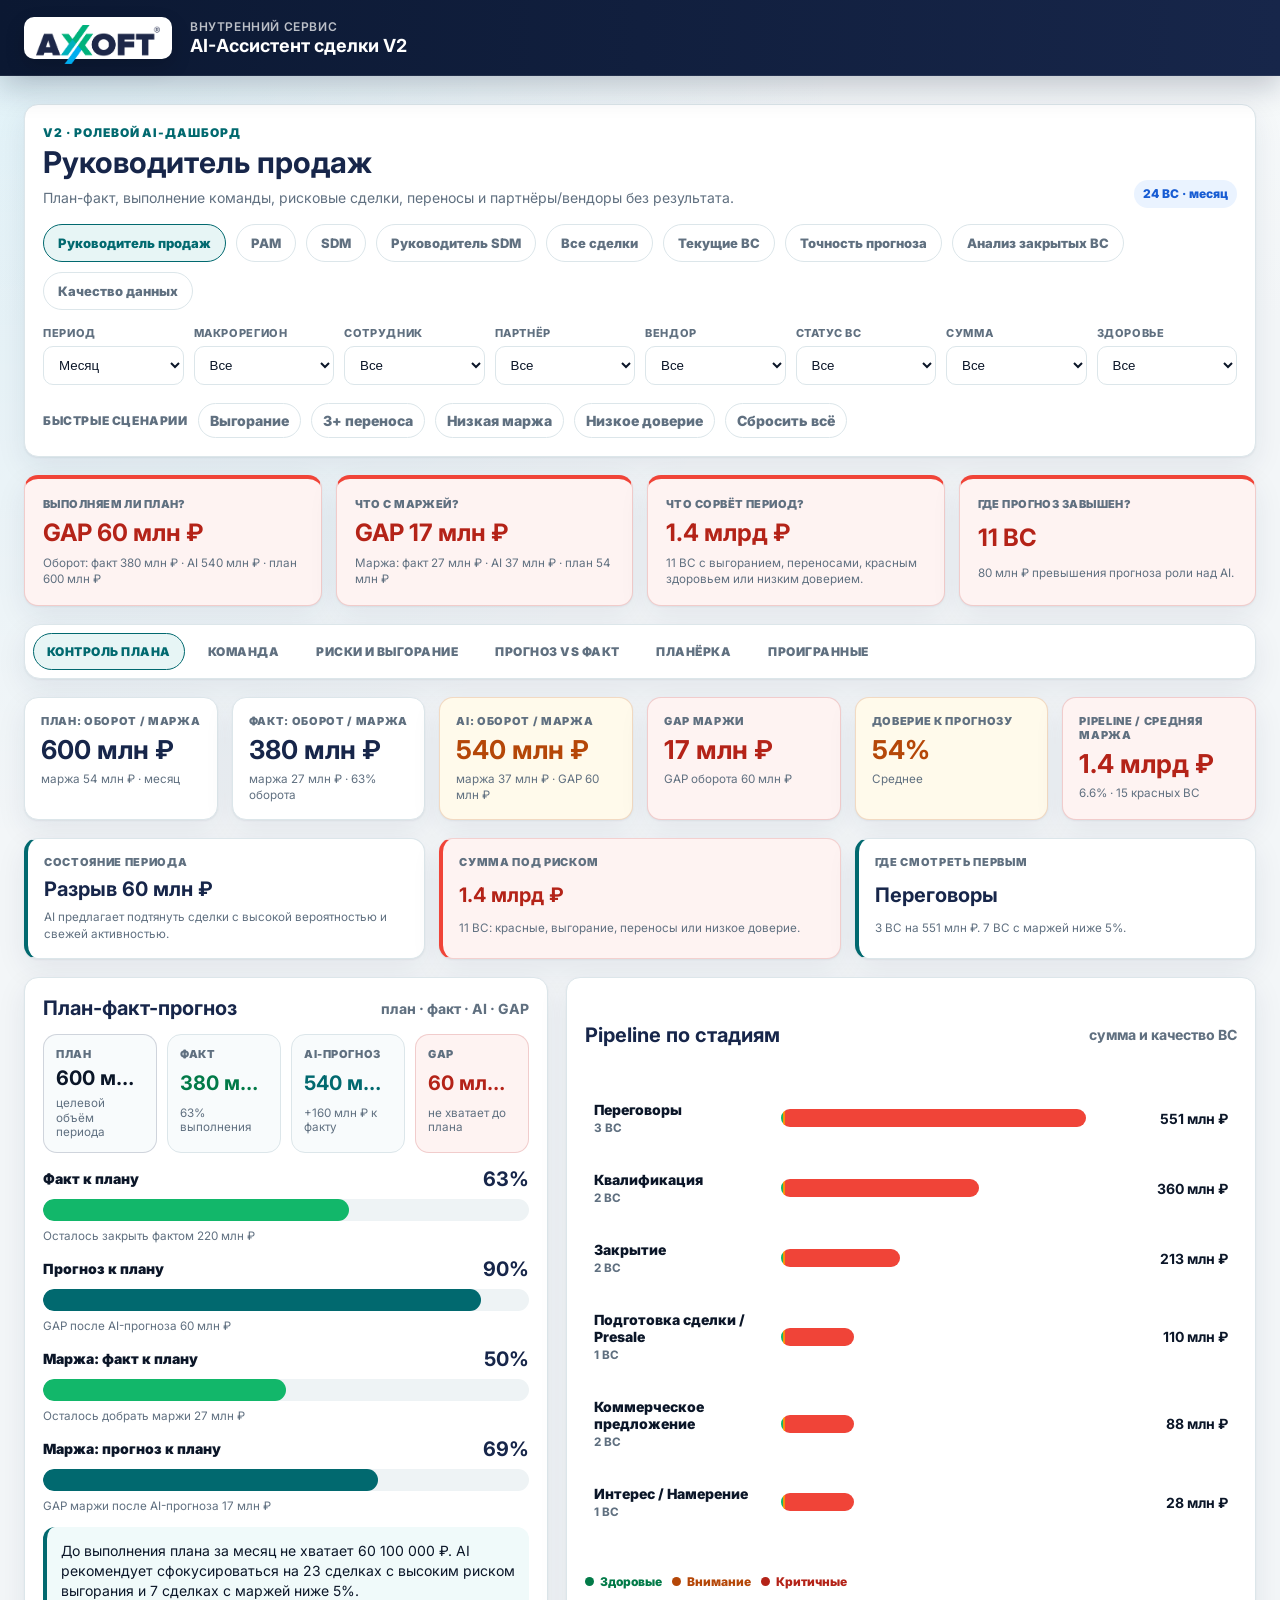
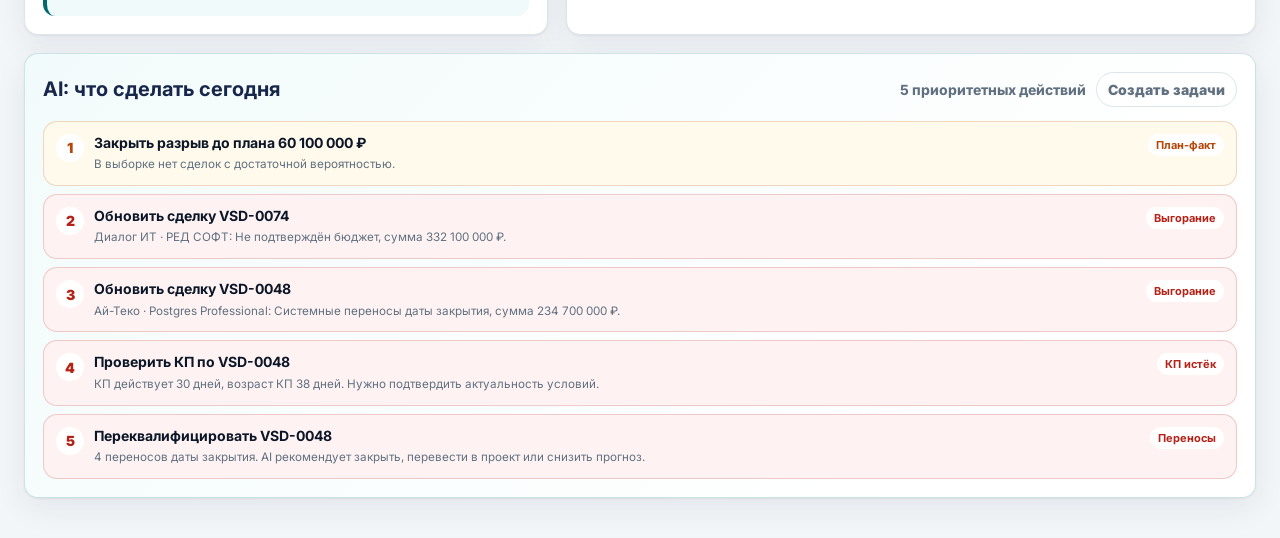
==== v2.html @ dec9b643 "Fix manager drilldown layout" ====
<!doctype html>
<html lang="ru">
  <head>
    <meta charset="utf-8">
    <meta name="viewport" content="width=device-width, initial-scale=1">
    <title>AI-Ассистент сделки V2</title>
    <link rel="preconnect" href="https://fonts.googleapis.com">
    <link rel="preconnect" href="https://fonts.gstatic.com" crossorigin>
    <link href="https://fonts.googleapis.com/css2?family=Inter:wght@400;500;600;700&display=swap" rel="stylesheet">
    <style>
/* CSS: Axoft corporate design system
   Colors: deep navy header, Axoft teal #01696f, cyan accent, neutral work surfaces.
   Typography: Inter, dense but readable B2B hierarchy.
   Spacing: 16/24/32px rhythm, desktop-first with responsive collapse.
   Components: cards, panels, tables, forms, status badges, task modal, filters.
*/
:root {
  --color-bg: #F3F6F8;
  --color-surface: #FFFFFF;
  --color-surface-soft: #F8FBFC;
  --color-border: #DCE6EA;
  --color-border-strong: #B7CDD3;
  --color-text: #0B1628;
  --color-muted: #607080;
  --color-primary: #01696f;
  --color-primary-hover: #00545A;
  --color-navy: #17264A;
  --color-navy-2: #0B1832;
  --color-cyan: #00A9E0;
  --color-teal-soft: #E7F5F5;
  --color-success: #12B76A;
  --color-success-bg: #ECFDF5;
  --color-success-text: #027A48;
  --color-warning: #F79009;
  --color-warning-bg: #FFFAEB;
  --color-warning-text: #B54708;
  --color-danger: #F04438;
  --color-danger-bg: #FEF3F2;
  --color-danger-text: #B42318;
  --radius-card: 14px;
  --radius-button: 8px;
  --shadow-card: 0 10px 30px rgba(23, 38, 74, 0.08), 0 1px 2px rgba(23, 38, 74, 0.06);
  --shadow-strong: 0 22px 46px rgba(11, 24, 50, 0.18);
}

* { box-sizing: border-box; }
body {
  margin: 0;
  background:
    radial-gradient(circle at top left, rgba(0, 169, 224, 0.09), transparent 34%),
    linear-gradient(180deg, #F7FAFB 0%, var(--color-bg) 320px);
  color: var(--color-text);
  font-family: 'Inter', -apple-system, BlinkMacSystemFont, sans-serif;
  font-size: 14px;
  letter-spacing: 0;
}
button, input { font: inherit; }
button { cursor: pointer; }
.app-header {
  height: 76px;
  background: linear-gradient(90deg, var(--color-navy-2), var(--color-navy));
  border-bottom: 1px solid rgba(255,255,255,0.08);
  display: flex;
  align-items: center;
  position: sticky;
  top: 0;
  z-index: 10;
  box-shadow: 0 12px 30px rgba(11, 24, 50, 0.22);
}
.header-inner {
  width: min(1440px, calc(100% - 48px));
  margin: 0 auto;
  display: grid;
  grid-template-columns: 1fr auto minmax(220px, auto) auto;
  align-items: center;
  gap: 20px;
}
.system-title { display: flex; align-items: center; gap: 18px; min-width: 0; color: #fff; font-size: 18px; font-weight: 700; }
.brand-logo-wrap { display: grid; place-items: center; width: 148px; height: 42px; border-radius: 10px; background: #fff; padding: 8px 12px; box-shadow: 0 8px 20px rgba(0,0,0,0.16); }
.brand-logo { width: 124px; height: auto; display: block; }
.product-name { display: grid; gap: 2px; min-width: 0; }
.product-name span { color: rgba(255,255,255,0.72); font-size: 12px; font-weight: 600; letter-spacing: 0.05em; text-transform: uppercase; }
.product-name strong { color: #fff; font-size: 18px; line-height: 1.15; }
.selected-deal { color: rgba(255,255,255,0.72); font-weight: 600; overflow: hidden; text-overflow: ellipsis; white-space: nowrap; }
.role-switch { display: inline-flex; gap: 4px; padding: 4px; border: 1px solid rgba(255,255,255,0.16); border-radius: 999px; background: rgba(255,255,255,0.08); }
.role-button { border: 0; border-radius: 999px; background: transparent; color: rgba(255,255,255,0.72); padding: 8px 12px; font-size: 13px; font-weight: 750; white-space: nowrap; }
.role-button.is-active { background: #fff; color: var(--color-navy); }
.primary-button {
  border: 0;
  border-radius: var(--radius-button);
  background: var(--color-primary);
  color: #fff;
  font-weight: 700;
  padding: 12px 16px;
  min-width: 128px;
  transition: background 150ms ease, transform 150ms ease;
  box-shadow: 0 10px 22px rgba(1,105,111,0.28);
}
.primary-button:hover { background: var(--color-primary-hover); }
.primary-button:active { transform: translateY(1px); }
.primary-button .spinner { display: none; width: 14px; height: 14px; border-radius: 999px; border: 2px solid rgba(255,255,255,0.45); border-top-color: #fff; animation: spin 0.7s linear infinite; margin-right: 8px; vertical-align: -2px; }
.primary-button.is-loading .spinner { display: inline-block; }
@keyframes spin { to { transform: rotate(360deg); } }
.v2-intro { width: min(1440px, calc(100% - 48px)); margin: 28px auto 0; display: grid; gap: 16px; }
.v2-hero { display: grid; grid-template-columns: minmax(0, 1fr) auto; gap: 24px; align-items: end; padding: 24px; border-radius: 18px; background: linear-gradient(135deg, #FFFFFF 0%, #EEF8F8 100%); border: 1px solid var(--color-border); box-shadow: var(--shadow-card); }
.v2-hero span { color: var(--color-primary); font-size: 12px; font-weight: 900; letter-spacing: 0.08em; text-transform: uppercase; }
.v2-hero h1 { margin: 8px 0 0; color: var(--color-navy); font-size: 30px; line-height: 1.1; }
.v2-hero p { margin: 10px 0 0; color: var(--color-muted); line-height: 1.5; max-width: 760px; }
.v2-status { border-radius: 999px; background: var(--color-navy); color: #fff; padding: 10px 14px; font-weight: 800; white-space: nowrap; }
.v2-role-map { display: grid; grid-template-columns: repeat(4, minmax(0, 1fr)); gap: 12px; }
.v2-role-card { padding: 16px; border: 1px solid var(--color-border); border-radius: 14px; background: #fff; box-shadow: var(--shadow-card); }
.v2-role-card strong { display: block; color: var(--color-text); font-size: 16px; }
.v2-role-card span { display: block; margin-top: 7px; color: var(--color-muted); line-height: 1.4; }
.detail-subheader { position: sticky; top: 76px; z-index: 9; background: rgba(255, 255, 255, 0.96); border-bottom: 1px solid var(--color-border); box-shadow: 0 10px 28px rgba(23, 38, 74, 0.10); backdrop-filter: blur(10px); }
.detail-subheader[hidden] { display: none; }
.detail-subheader-inner { width: min(1440px, calc(100% - 48px)); min-height: 56px; margin: 0 auto; display: flex; align-items: center; justify-content: space-between; gap: 16px; }
.detail-subheader-back { border: 1px solid var(--color-primary); border-radius: 999px; background: var(--color-primary); color: #fff; padding: 9px 14px; font-weight: 800; white-space: nowrap; }
.detail-subheader-title { min-width: 0; display: grid; justify-items: end; gap: 2px; text-align: right; }
.detail-subheader-title span { color: var(--color-muted); font-size: 11px; font-weight: 800; letter-spacing: 0.08em; text-transform: uppercase; }
.detail-subheader-title strong { max-width: min(720px, 54vw); color: var(--color-navy); font-size: 16px; line-height: 1.25; overflow: hidden; text-overflow: ellipsis; white-space: nowrap; }
.page { width: min(1440px, calc(100% - 48px)); margin: 32px auto; display: grid; gap: 20px; }
.control-card, .card { background: var(--color-surface); border: 1px solid var(--color-border); border-radius: var(--radius-card); box-shadow: var(--shadow-card); }
.control-card { padding: 24px; display: grid; gap: 20px; border-top: 4px solid var(--color-primary); }
.control-top { display: grid; grid-template-columns: minmax(320px, 1fr) auto; gap: 20px; align-items: end; }
.search-box { display: grid; gap: 8px; }
.label, .search-box span { color: var(--color-muted); font-size: 12px; font-weight: 700; letter-spacing: 0.06em; text-transform: uppercase; }
.search-box input { border: 1px solid var(--color-border); border-radius: var(--radius-button); padding: 12px 14px; outline: none; color: var(--color-text); background: #fff; }
.search-box input:focus { border-color: var(--color-primary); box-shadow: 0 0 0 4px rgba(1,105,111,0.12); }
.filter-row { display: flex; gap: 8px; flex-wrap: wrap; }
.chip { border: 1px solid var(--color-border); border-radius: 999px; background: #fff; color: var(--color-muted); padding: 9px 13px; font-weight: 700; transition: background 150ms ease, border-color 150ms ease, color 150ms ease; }
.chip:hover { background: #F9FAFB; }
.chip.is-active { border-color: var(--color-primary); color: var(--color-primary); background: var(--color-teal-soft); }
.summary-grid { display: grid; grid-template-columns: repeat(4, minmax(0, 1fr)); gap: 12px; }
.summary-item { border: 1px solid var(--color-border); border-radius: 12px; padding: 16px; background: var(--color-surface-soft); }
.summary-item span { color: var(--color-muted); font-size: 12px; font-weight: 700; text-transform: uppercase; letter-spacing: 0.04em; }
.summary-item strong { display: block; margin-top: 7px; font-size: 24px; color: var(--color-navy); }
.deal-list { display: grid; gap: 10px; max-height: none; overflow: auto; }
.manager-group { display: grid; gap: 8px; }
.manager-group + .manager-group { margin-top: 12px; padding-top: 12px; border-top: 1px solid #DFD9CF; }
.manager-group-header { display: flex; justify-content: space-between; gap: 10px; align-items: center; color: var(--color-muted); font-size: 12px; font-weight: 800; text-transform: uppercase; letter-spacing: 0.04em; }
.manager-group-header strong { color: var(--color-navy); font-size: 13px; letter-spacing: 0; text-transform: none; }
.manager-group-header span { color: var(--color-danger-text); }
.deal-row { width: 100%; border: 1px solid var(--color-border); border-radius: 12px; background: #fff; padding: 14px 16px; display: grid; grid-template-columns: auto minmax(0, 1fr) auto; align-items: center; gap: 12px; text-align: left; transition: background 150ms ease, border-color 150ms ease, transform 150ms ease, box-shadow 150ms ease; }
.deal-row:hover, .deal-row.is-selected { background: #FAFDFD; border-color: var(--color-border-strong); box-shadow: 0 6px 18px rgba(23, 38, 74, 0.08); }
.deal-row-main { min-width: 0; }
.deal-row-main strong, .deal-row-main small { display: block; overflow: hidden; text-overflow: ellipsis; white-space: nowrap; }
.deal-row-main small { color: var(--color-muted); margin-top: 2px; }
.deal-row-meta { display: flex; flex-wrap: wrap; gap: 5px; margin-top: 8px; }
.deal-row-meta em { font-style: normal; border-radius: 999px; background: #F4F7F8; color: var(--color-muted); padding: 3px 7px; font-size: 11px; font-weight: 700; }
.deal-row-meta em.danger { background: var(--color-danger-bg); color: var(--color-danger-text); }
.deal-row-score { font-weight: 700; }
.deal-row-score small { display: block; margin-top: 2px; color: var(--color-danger-text); font-size: 11px; font-weight: 800; white-space: nowrap; }
.deal-row-score.green, .metric-number.green { color: var(--color-success-text); }
.deal-row-score.yellow, .metric-number.yellow { color: var(--color-warning-text); }
.deal-row-score.red, .metric-number.red { color: var(--color-danger-text); }
.hero-grid { display: grid; grid-template-columns: repeat(3, minmax(0, 1fr)); gap: 20px; }
.card { padding: 28px; animation: fadeInUp 0.3s ease forwards; opacity: 0; }
@keyframes fadeInUp { from { opacity: 0; transform: translateY(8px); } to { opacity: 1; transform: translateY(0); } }
.metric-card { min-height: 172px; display: flex; flex-direction: column; justify-content: space-between; }
.metric-number { font-size: 44px; font-weight: 800; margin-top: 16px; letter-spacing: -0.02em; }
.metric-number.compact { font-size: 28px; }
.metric-card p { color: var(--color-muted); margin: 12px 0 0; line-height: 1.45; }
.progress-track { height: 10px; background: #E7EEF1; border-radius: 999px; overflow: hidden; margin-top: 18px; }
.progress-fill { height: 100%; border-radius: inherit; width: 0; transition: width 0.8s ease-out; }
.progress-fill.green { background: var(--color-success); }
.progress-fill.yellow { background: var(--color-warning); }
.progress-fill.red { background: var(--color-danger); }
.health-badge { display: inline-flex; align-items: center; gap: 8px; width: max-content; margin-top: 18px; border-radius: 999px; padding: 8px 11px; font-weight: 700; }
.health-badge.green { color: var(--color-success-text); background: var(--color-success-bg); }
.health-badge.yellow { color: var(--color-warning-text); background: var(--color-warning-bg); }
.health-badge.red { color: var(--color-danger-text); background: var(--color-danger-bg); }
.status-dot, .risk-dot { width: 9px; height: 9px; border-radius: 999px; display: inline-block; flex: 0 0 auto; }
.status-dot.green { background: var(--color-success); }
.status-dot.yellow { background: var(--color-warning); }
.status-dot.red { background: var(--color-danger); }
.context-card { display: grid; grid-template-columns: repeat(4, minmax(0, 1fr)); gap: 24px; border-left: 4px solid var(--color-primary); }
.context-card strong { display: block; margin-top: 8px; font-size: 15px; line-height: 1.35; }
.content-grid { display: grid; grid-template-columns: 1fr 1fr; gap: 20px; }
.panel-heading { display: flex; justify-content: space-between; gap: 12px; align-items: center; margin-bottom: 16px; }
.panel-heading h2 { margin: 0; font-size: 18px; font-weight: 750; color: var(--color-navy); }
.panel-heading span { color: var(--color-muted); font-size: 12px; font-weight: 600; }
.risk-list { list-style: none; padding: 0; margin: 0; display: grid; gap: 8px; }
.risk-item { display: grid; grid-template-columns: auto minmax(0, 1fr); gap: 12px; padding: 14px; border-radius: 12px; transition: background 150ms ease; }
.risk-item:hover { background: #F9FAFB; }
.risk-dot.critical { background: var(--color-danger); }
.risk-dot.high { background: var(--color-warning); }
.risk-dot.medium { background: #98A2B3; }
.risk-item strong { display: block; font-weight: 600; }
.risk-item small { display: block; color: var(--color-muted); margin-top: 4px; line-height: 1.45; }
.risk-item.critical { background: var(--color-danger-bg); border: 1px solid rgba(185, 28, 28, 0.18); box-shadow: inset 3px 0 0 var(--color-danger); }
.risk-severity { font-weight: 800; }
.risk-severity.critical { color: var(--color-danger-text); }
.risk-severity.high { color: var(--color-warning-text); }
.risk-severity.medium { color: var(--color-muted); }
.factor-rating-list { display: grid; gap: 12px; }
.factor-rating-row { display: grid; grid-template-columns: minmax(0, 1fr) 48px auto; gap: 12px; align-items: center; }
.factor-rating-row span:first-child { color: var(--color-text); overflow: hidden; text-overflow: ellipsis; white-space: nowrap; }
.factor-rating-row strong.plus, .weight-row .plus { color: var(--color-success-text); }
.factor-rating-row strong.minus, .weight-row .minus { color: var(--color-danger-text); }
.dot-rating { display: inline-flex; gap: 4px; }
.dot-rating i { width: 8px; height: 8px; border-radius: 999px; background: #EAECF0; }
.dot-rating i.filled { background: var(--color-primary); }
.empty-state { color: var(--color-muted); background: #F9FAFB; border: 1px dashed var(--color-border); border-radius: 10px; padding: 14px; }
.recommendations-card { padding-bottom: 18px; }
.tabs { display: flex; gap: 18px; border-bottom: 1px solid var(--color-border); margin: -4px -4px 18px; padding: 0 4px; }
.tab { border: 0; background: transparent; color: var(--color-muted); font-weight: 600; padding: 0 0 12px; border-bottom: 2px solid transparent; transition: color 150ms ease, border-color 150ms ease; }
.tab:hover, .tab.is-active { color: var(--color-primary); }
.tab.is-active { border-bottom-color: var(--color-primary); }
.tab-panel { display: none; opacity: 0; transition: opacity 200ms ease; }
.tab-panel.is-active { display: block; opacity: 1; }
.recommendation-list { list-style: none; padding: 0; margin: 0; display: grid; gap: 10px; }
.recommendation-card { display: grid; grid-template-columns: auto minmax(0, 1fr) auto; gap: 14px; align-items: start; border: 1px solid var(--color-border); border-radius: 12px; padding: 16px; background: #fff; transition: background 150ms ease, border-color 150ms ease, box-shadow 150ms ease; }
.recommendation-card:hover { background: #FAFDFD; border-color: var(--color-border-strong); box-shadow: 0 8px 18px rgba(23, 38, 74, 0.08); }
.rec-index { width: 28px; height: 28px; display: grid; place-items: center; border-radius: 999px; background: var(--color-teal-soft); color: var(--color-primary); font-weight: 800; font-size: 13px; }
.rec-text { line-height: 1.5; }
.recommendation-toolbar { display: flex; justify-content: space-between; gap: 16px; align-items: center; margin-bottom: 14px; padding: 14px; border: 1px solid var(--color-border); border-radius: 12px; background: #FAFDFD; }
.recommendation-toolbar strong { display: block; color: var(--color-navy); }
.recommendation-toolbar span { display: block; color: var(--color-muted); font-size: 13px; margin-top: 3px; }
.priority-badge { border-radius: 999px; padding: 5px 9px; font-size: 12px; font-weight: 700; white-space: nowrap; }
.priority-badge.high { background: var(--color-danger-bg); color: var(--color-danger-text); }
.priority-badge.medium { background: var(--color-warning-bg); color: var(--color-warning-text); }
.task-create-button { border: 1px solid rgba(1,105,111,0.24); border-radius: var(--radius-button); background: var(--color-teal-soft); color: var(--color-primary); font-weight: 800; padding: 8px 12px; white-space: nowrap; transition: background 150ms ease, border-color 150ms ease; }
.task-create-button:hover { background: #D5ECEE; border-color: var(--color-primary); }
.tasks-card { display: grid; gap: 14px; }
.task-list { display: grid; gap: 10px; }
.task-row { border: 1px solid var(--color-border); border-radius: 10px; padding: 14px; display: grid; grid-template-columns: minmax(0, 1fr) auto; gap: 12px; background: #fff; }
.task-row strong { display: block; margin-bottom: 5px; }
.task-meta { color: var(--color-muted); font-size: 13px; line-height: 1.45; }
.task-checklist { margin: 10px 0 0; padding: 0; list-style: none; display: grid; gap: 6px; color: var(--color-text); }
.task-checklist li { display: grid; grid-template-columns: auto minmax(0, 1fr); gap: 8px; align-items: start; font-size: 13px; line-height: 1.35; }
.task-checklist li::before { content: ""; width: 14px; height: 14px; margin-top: 2px; border: 1px solid var(--color-border-strong); border-radius: 4px; background: #fff; }
.task-status-select { border: 1px solid var(--color-border); border-radius: var(--radius-button); padding: 8px 9px; background: #fff; color: var(--color-text); }
.task-empty { color: var(--color-muted); background: #F9FAFB; border: 1px dashed var(--color-border); border-radius: 10px; padding: 14px; }
.modal-backdrop { position: fixed; inset: 0; display: none; place-items: center; background: rgba(16,24,40,0.42); z-index: 50; padding: 20px; }
.modal-backdrop.is-open { display: grid; }
.task-modal { width: min(620px, 100%); background: #fff; border-radius: 16px; box-shadow: var(--shadow-strong); border: 1px solid var(--color-border); overflow: hidden; }
.modal-header { padding: 20px 22px; border-bottom: 1px solid var(--color-border); display: flex; justify-content: space-between; gap: 12px; align-items: center; background: linear-gradient(90deg, var(--color-navy-2), var(--color-navy)); color: #fff; }
.modal-header h2 { margin: 0; font-size: 18px; }
.modal-close { border: 0; background: transparent; color: var(--color-muted); font-size: 24px; line-height: 1; }
.task-form { padding: 22px; display: grid; gap: 14px; }
.form-grid { display: grid; grid-template-columns: 1fr 1fr; gap: 14px; }
.form-field { display: grid; gap: 7px; }
.form-field.full { grid-column: 1 / -1; }
.form-field label { color: var(--color-muted); font-size: 12px; font-weight: 600; letter-spacing: 0.05em; text-transform: uppercase; }
.form-field input, .form-field textarea, .form-field select { width: 100%; border: 1px solid var(--color-border); border-radius: var(--radius-button); padding: 10px 11px; outline: none; color: var(--color-text); background: #fff; }
.form-field textarea { min-height: 92px; resize: vertical; }
.form-field input:focus, .form-field textarea:focus, .form-field select:focus { border-color: var(--color-primary); box-shadow: 0 0 0 3px rgba(37,99,235,0.12); }
.checklist-preview { margin-top: 2px; padding: 12px; border: 1px solid var(--color-border); border-radius: 12px; background: #F9FAFB; }
.checklist-preview ul { margin: 8px 0 0; padding: 0; list-style: none; display: grid; gap: 8px; }
.checklist-preview li { display: grid; grid-template-columns: auto minmax(0, 1fr); gap: 8px; color: var(--color-text); line-height: 1.35; }
.checklist-preview li::before { content: ""; width: 14px; height: 14px; margin-top: 2px; border: 1px solid var(--color-border-strong); border-radius: 4px; background: #fff; }
.modal-actions { display: flex; justify-content: flex-end; gap: 10px; padding-top: 4px; }
.secondary-button { border: 1px solid var(--color-border); border-radius: var(--radius-button); background: #fff; color: var(--color-text); font-weight: 600; padding: 10px 14px; }
.toast { position: fixed; right: 24px; bottom: 24px; z-index: 60; background: var(--color-text); color: #fff; border-radius: 10px; padding: 12px 14px; box-shadow: var(--shadow-card); opacity: 0; transform: translateY(8px); pointer-events: none; transition: opacity 180ms ease, transform 180ms ease; }
.toast.is-visible { opacity: 1; transform: translateY(0); }
.methodology summary { cursor: pointer; font-weight: 600; font-size: 16px; }
.methodology-body { margin-top: 16px; color: var(--color-muted); }
.weights-table { display: grid; gap: 1px; border: 1px solid var(--color-border); border-radius: 10px; overflow: hidden; margin-top: 14px; }
.weight-row { display: grid; grid-template-columns: 150px minmax(0, 1fr) 64px; gap: 12px; padding: 10px 12px; background: #fff; color: var(--color-text); align-items: center; }
.weight-row span { color: var(--color-muted); font-size: 12px; }
.weight-row strong { font-weight: 500; }
.weight-row em { font-style: normal; text-align: right; font-weight: 700; }

.workspace-grid { display: grid; grid-template-columns: minmax(0, 1fr) 320px; gap: 16px; align-items: start; }
.main-column { display: grid; gap: 16px; min-width: 0; }
.filter-panel { position: sticky; top: 100px; padding: 24px; display: grid; gap: 20px; max-height: calc(100vh - 124px); overflow: auto; border-top: 4px solid var(--color-primary); }
.filter-panel h2 { margin: 0; font-size: 16px; font-weight: 600; }
.filter-panel-header { display: flex; align-items: center; justify-content: space-between; gap: 12px; }
.clear-button { border: 0; background: transparent; color: var(--color-primary); font-weight: 600; padding: 0; }
.filter-group { display: grid; gap: 8px; }
.filter-search { width: 100%; border: 1px solid var(--color-border); border-radius: var(--radius-button); padding: 11px 12px; outline: none; }
.filter-search:focus { border-color: var(--color-primary); box-shadow: 0 0 0 4px rgba(1,105,111,0.12); }
.option-list { display: grid; gap: 6px; max-height: 166px; overflow: auto; padding-right: 2px; }
.option-row { display: grid; grid-template-columns: auto minmax(0, 1fr) auto; align-items: center; gap: 8px; padding: 8px; border-radius: 8px; color: var(--color-text); transition: background 150ms ease; }
.option-row:hover { background: #F9FAFB; }
.option-row input { width: 16px; height: 16px; accent-color: var(--color-primary); }
.option-row span { overflow: hidden; text-overflow: ellipsis; white-space: nowrap; }
.option-count { color: var(--color-muted); font-size: 12px; }
.active-filter-summary { color: var(--color-muted); font-size: 13px; line-height: 1.45; padding: 10px 12px; background: #F9FAFB; border: 1px solid var(--color-border); border-radius: 10px; }
.cap-note { color: var(--color-muted); font-size: 12px; margin-top: 8px; line-height: 1.35; }
.deal-list { max-height: 360px; }

@media (max-width: 1020px) {
  .workspace-grid { grid-template-columns: 1fr; }
  .filter-panel { position: static; max-height: none; }
}
@media (max-width: 768px) {
  .header-inner, .page { width: calc(100% - 32px); }
  .header-inner { grid-template-columns: 1fr; gap: 4px; height: auto; padding: 12px 0; }
  .app-header { height: auto; }
  .primary-button { width: 100%; margin-top: 8px; }
  .control-top, .hero-grid, .content-grid, .context-card, .summary-grid { grid-template-columns: 1fr; }
  .page { margin: 16px auto; }
  .card, .control-card { padding: 18px; }
  .weight-row { grid-template-columns: 1fr; }
  .recommendation-card { grid-template-columns: auto minmax(0, 1fr); }
  .priority-badge, .task-create-button { grid-column: 2; width: max-content; }
  .form-grid, .task-row { grid-template-columns: 1fr; }
}

/* CRM workspace redesign: left deal list, compact filter strip, deal-first content */
.crm-layout { display: grid; grid-template-columns: 420px minmax(0, 1fr); gap: 24px; align-items: start; }
.crm-layout.all-deals-mode { grid-template-columns: 1fr; }
.crm-layout.all-deals-mode .deal-sidebar { display: none; }
.deal-sidebar { position: sticky; top: 100px; height: calc(100vh - 124px); overflow: hidden; display: grid; grid-template-rows: auto auto auto minmax(0, 1fr); gap: 18px; padding: 24px; background: #F4F1EB; border: 1px solid #DFD9CF; border-radius: 18px; box-shadow: var(--shadow-card); }
.sidebar-title { display: grid; gap: 4px; }
.sidebar-title span, .section-kicker { color: var(--color-muted); font-size: 12px; font-weight: 800; letter-spacing: 0.06em; text-transform: uppercase; }
.sidebar-title strong { font-size: 24px; color: var(--color-navy); }
.deal-workspace { min-width: 0; display: grid; gap: 20px; }
.workspace-header { display: grid; grid-template-columns: minmax(280px, 1fr) minmax(520px, 0.9fr); gap: 24px; align-items: end; }
.workspace-header h1 { margin: 8px 0 0; font-size: 28px; line-height: 1.15; color: var(--color-navy); letter-spacing: -0.01em; }
.role-note { margin: 10px 0 0; color: var(--color-muted); line-height: 1.45; }
.leader-dashboard { display: grid; grid-template-columns: repeat(4, minmax(0, 1fr)); gap: 14px; }
.leader-card { border: 1px solid var(--color-border); border-radius: 12px; background: #fff; padding: 16px; }
.leader-card span { display: block; color: var(--color-muted); font-size: 11px; font-weight: 800; letter-spacing: 0.05em; text-transform: uppercase; }
.leader-card strong { display: block; margin-top: 8px; color: var(--color-navy); font-size: 24px; line-height: 1.1; }
.leader-card small { display: block; margin-top: 7px; color: var(--color-muted); line-height: 1.35; }
.leader-card.danger { background: var(--color-danger-bg); border-color: rgba(185,28,28,0.18); }
.leader-card.danger strong { color: var(--color-danger-text); }
.filter-strip { position: sticky; top: 92px; z-index: 40; display: grid; grid-template-columns: 260px minmax(0, 1fr) max-content; gap: 16px; align-items: center; padding: 14px 16px; border-top: 0; overflow: visible; }
body.all-deals-detail-open .filter-strip { top: 144px; }
.filter-strip-meta { display: grid; gap: 3px; min-width: 150px; }
.filter-strip-meta strong { color: var(--color-navy); }
.filter-strip-meta span { color: var(--color-muted); font-size: 12px; }
.filter-dropdown-row { display: flex; gap: 10px; align-items: center; flex-wrap: wrap; min-width: 0; overflow: visible; padding: 0; }
.filter-dropdown { position: relative; z-index: 41; }
.filter-dropdown summary { list-style: none; cursor: pointer; border: 1px solid var(--color-border); border-radius: 999px; padding: 9px 12px; min-width: 128px; max-width: 220px; background: #fff; color: var(--color-text); font-weight: 750; display: flex; justify-content: space-between; gap: 10px; align-items: center; white-space: nowrap; overflow: hidden; text-overflow: ellipsis; }
.filter-dropdown summary::-webkit-details-marker { display: none; }
.filter-dropdown summary:focus { outline: none; }
.filter-dropdown summary:focus-visible { border-color: var(--color-primary); box-shadow: 0 0 0 4px rgba(1,105,111,0.10); }
.filter-dropdown summary::after { content: "⌄"; color: var(--color-primary); font-weight: 900; }
.filter-dropdown[open] summary { border-color: var(--color-primary); box-shadow: 0 0 0 4px rgba(1,105,111,0.10); }
.filter-menu { position: absolute; z-index: 80; top: calc(100% + 8px); left: 0; width: min(300px, calc(100vw - 48px)); padding: 12px; background: #fff; border: 1px solid var(--color-border); border-radius: 14px; box-shadow: var(--shadow-strong); display: grid; gap: 10px; }
.filter-dropdown.align-right .filter-menu { left: auto; right: 0; }
.filter-menu .option-list { max-height: min(240px, calc(100vh - 300px)); overflow: auto; overscroll-behavior: contain; }
.deal-detail-layout { display: grid; grid-template-columns: minmax(0, 1fr); gap: 20px; align-items: start; }
.deal-main-column { display: grid; gap: 20px; min-width: 0; }
.deal-hero-card { padding: 32px; }
.deal-hero { display: grid; grid-template-columns: minmax(0, 1fr) clamp(132px, 14vw, 168px); gap: 28px; align-items: start; }
.deal-kicker { color: var(--color-muted); font-size: 13px; font-weight: 800; letter-spacing: 0.05em; text-transform: uppercase; }
.deal-title { margin: 8px 0 8px; font-size: clamp(30px, 3vw, 44px); line-height: 1.08; color: var(--color-text); letter-spacing: -0.02em; overflow-wrap: anywhere; }
.deal-subtitle { color: var(--color-muted); font-size: clamp(16px, 1.4vw, 18px); line-height: 1.4; overflow-wrap: anywhere; }
.score-donut { width: clamp(132px, 14vw, 168px); height: clamp(132px, 14vw, 168px); border-radius: 50%; display: grid; place-items: center; background: conic-gradient(var(--score-color) calc(var(--score) * 1%), #E7E2DA 0); justify-self: end; position: relative; }
.score-donut::after { content: ""; position: absolute; inset: 14px; border-radius: 50%; background: #fff; }
.score-donut-inner { position: relative; z-index: 1; display: grid; justify-items: center; gap: 2px; }
.score-donut-value { font-size: clamp(34px, 3.5vw, 42px); font-weight: 900; color: var(--color-text); letter-spacing: -0.03em; }
.score-donut-label { color: var(--color-muted); font-size: 13px; font-weight: 800; }
.deal-badges { display: flex; flex-wrap: wrap; gap: 10px; margin-top: 24px; align-items: center; max-width: 100%; }
.deal-badges .health-badge { margin-top: 0; min-height: 34px; padding: 7px 11px; font-size: 14px; line-height: 1; }
.deal-badges .priority-badge { display: inline-flex; align-items: center; min-height: 34px; padding: 7px 11px; font-size: 13px; line-height: 1; max-width: 100%; }
.deal-detail-grid { display: grid; grid-template-columns: repeat(4, minmax(0, 1fr)); gap: 14px; margin-top: 26px; }
.deal-detail-item { border: 1px solid var(--color-border); border-radius: 12px; padding: 14px; background: #fff; min-height: 88px; min-width: 0; overflow: hidden; }
.deal-detail-item span { display: block; color: var(--color-muted); font-size: 11px; font-weight: 800; letter-spacing: 0.05em; text-transform: uppercase; }
.deal-detail-item strong { display: block; margin-top: 8px; color: var(--color-text); font-size: clamp(15px, 1.15vw, 17px); line-height: 1.2; overflow-wrap: break-word; hyphens: auto; }
.insight-card { position: sticky; top: 100px; display: grid; gap: 22px; }
.impact-list { border: 1px solid var(--color-border); border-radius: 12px; overflow: hidden; }
.impact-row { display: grid; grid-template-columns: minmax(0, 1fr) 54px; gap: 12px; align-items: center; padding: 13px 16px; border-bottom: 1px solid var(--color-border); }
.impact-row:last-child { border-bottom: 0; }
.impact-row span { color: var(--color-text); line-height: 1.35; }
.impact-row strong { text-align: right; font-size: 18px; }
.impact-row strong.plus { color: var(--color-success-text); }
.impact-row strong.minus { color: var(--color-danger-text); }
.score-explain summary { cursor: pointer; display: flex; justify-content: space-between; gap: 16px; align-items: center; color: var(--color-navy); font-size: 18px; font-weight: 800; }
.score-explain summary::-webkit-details-marker { display: none; }
.score-explain summary::after { content: "⌄"; color: var(--color-primary); font-size: 18px; }
.score-explain[open] summary::after { transform: rotate(180deg); }
.score-explain-body { display: grid; grid-template-columns: repeat(2, minmax(0, 1fr)); gap: 20px; margin-top: 18px; }
.score-explain h3 { margin: 0 0 12px; color: var(--color-text); font-size: 16px; }
.deals-table-card { display: grid; gap: 16px; }
.all-deals-summary { display: grid; grid-template-columns: repeat(4, minmax(0, 1fr)); gap: 10px; }
.all-deals-summary-item { border: 1px solid var(--color-border); border-radius: 12px; padding: 12px 14px; background: var(--color-surface-soft); }
.all-deals-summary-item span { display: block; color: var(--color-muted); font-size: 11px; font-weight: 800; letter-spacing: 0.06em; text-transform: uppercase; }
.all-deals-summary-item strong { display: block; margin-top: 5px; color: var(--color-navy); font-size: 22px; line-height: 1.15; white-space: nowrap; overflow: hidden; text-overflow: ellipsis; }
.active-filter-strip { display: flex; flex-wrap: wrap; gap: 8px; align-items: center; min-height: 30px; }
.active-filter-strip strong { margin-right: 2px; color: var(--color-muted); font-size: 12px; text-transform: uppercase; letter-spacing: 0.06em; }
.active-filter-chip { display: inline-flex; align-items: center; min-height: 28px; border-radius: 999px; padding: 5px 10px; background: #EAF7F6; color: var(--color-primary); font-size: 12px; font-weight: 800; }
.active-filter-chip.is-empty { background: var(--color-surface-soft); color: var(--color-muted); }
.table-help { display: flex; justify-content: space-between; gap: 12px; align-items: center; color: var(--color-muted); font-size: 12px; }
.table-help strong { color: var(--color-primary); }
.deals-table-wrap { overflow-x: auto; border: 1px solid var(--color-border); border-radius: 12px; background: #fff; }
.deals-table { width: 100%; border-collapse: collapse; table-layout: fixed; }
.deals-table th, .deals-table td { padding: 10px 9px; border-bottom: 1px solid var(--color-border); text-align: left; vertical-align: middle; font-size: 12px; line-height: 1.25; }
.deals-table th { position: sticky; top: 0; z-index: 1; background: var(--color-surface-soft); color: var(--color-muted); font-size: 11px; font-weight: 800; letter-spacing: 0.05em; text-transform: uppercase; }
.deals-table th.resizable-th { position: sticky; }
.deals-table td { overflow: hidden; text-overflow: ellipsis; }
.deals-table tr:last-child td { border-bottom: 0; }
.deals-table tbody tr { cursor: pointer; transition: background 150ms ease; }
.deals-table tbody tr:hover { background: #FAFDFD; }
.deals-table tbody tr.is-selected { background: #EAF7F6; box-shadow: inset 4px 0 0 var(--color-primary); }
.deals-table tbody tr.is-selected td { background: #EAF7F6; font-weight: 700; }
.deals-table .num-cell { text-align: right; white-space: nowrap; }
.deals-table .tight-cell { width: 64px; text-align: center; }
.deals-table .id-cell { width: 84px; white-space: nowrap; }
.deals-table .client-cell { width: 13%; }
.deals-table .stage-cell { width: 10%; }
.deals-table .money-cell { width: 9%; }
.deals-table .status-cell { width: 8%; }
.table-sort { border: 0; background: transparent; color: inherit; font: inherit; text-transform: inherit; letter-spacing: inherit; padding: 0; text-align: left; }
.table-sort::after { content: "↕"; margin-left: 5px; color: var(--color-primary); font-size: 10px; }
.column-resizer { position: absolute; top: 0; right: -4px; z-index: 2; width: 8px; height: 100%; cursor: col-resize; user-select: none; touch-action: none; }
.column-resizer::after { content: ""; position: absolute; top: 20%; right: 3px; width: 1px; height: 60%; background: transparent; }
.deals-table th:hover .column-resizer::after { background: var(--color-border-strong); }
.deals-table.is-resizing, .deals-table.is-resizing * { cursor: col-resize !important; user-select: none; }
.status-pill { display: inline-flex; align-items: center; gap: 6px; border-radius: 999px; padding: 5px 8px; font-size: 12px; font-weight: 800; white-space: nowrap; }
.status-pill.green { background: var(--color-success-bg); color: var(--color-success-text); }
.status-pill.yellow { background: var(--color-warning-bg); color: var(--color-warning-text); }
.status-pill.red { background: var(--color-danger-bg); color: var(--color-danger-text); }
.deal-preview, .deals-table-card { scroll-margin-top: 164px; }
.deal-preview { margin-top: 18px; }
.action-card { display: grid; gap: 16px; }
.action-tabs { display: flex; gap: 18px; border-bottom: 1px solid var(--color-border); }
.action-tabs .tab { padding-bottom: 12px; }
@media (max-width: 1180px) {
  .crm-layout, .deal-detail-layout, .workspace-header, .leader-dashboard { grid-template-columns: 1fr; }
  .header-inner { grid-template-columns: 1fr; height: auto; padding: 14px 0; }
  .app-header { height: auto; }
  .detail-subheader { top: 0; }
  .v2-hero, .v2-role-map { grid-template-columns: 1fr; }
  .deal-sidebar, .insight-card { position: static; height: auto; max-height: none; }
  .filter-dropdown-row { flex-wrap: wrap; overflow-x: visible; }
  .all-deals-summary { grid-template-columns: repeat(2, minmax(0, 1fr)); }
}
@media (max-width: 820px) {
  .deal-hero, .deal-detail-grid, .filter-strip, .score-explain-body { grid-template-columns: 1fr; }
  .all-deals-summary { grid-template-columns: 1fr; }
  .detail-subheader-inner { width: calc(100% - 32px); align-items: flex-start; flex-direction: column; padding: 10px 0; }
  .detail-subheader-title { justify-items: start; text-align: left; }
  .detail-subheader-title strong { max-width: 100%; }
  .deals-table-wrap { overflow: auto; }
  .deals-table { min-width: 1120px; }
  .score-donut { justify-self: start; }
  .filter-menu { position: static; width: 100%; box-shadow: none; margin-top: 8px; }
}

</style>
    <link rel="stylesheet" href="v2.css?v=20260610-layout1">
  </head>
  <body>
    <!-- HTML: Header -->
    <header class="app-header">
      <div class="header-inner">
        <div class="system-title">
          <div class="brand-logo-wrap">
            <img class="brand-logo" src="assets/axoft-logo.png" alt="Axoft">
          </div>
          <div class="product-name">
            <span>Внутренний сервис</span>
            <strong>AI-Ассистент сделки V2</strong>
          </div>
        </div>
        <div class="role-switch" aria-label="Режим работы">
          <button class="role-button is-active" type="button" data-role="manager">Рабочее место менеджера</button>
          <button class="role-button" type="button" data-role="leader">Панель руководителя</button>
          <button class="role-button" type="button" data-role="allDeals">Все сделки</button>
        </div>
        <div class="selected-deal" id="selectedDealName">Загрузка сделки</div>
        <button class="primary-button" id="recalculateButton"><span class="spinner"></span>Пересчитать</button>
      </div>
    </header>
    <div class="detail-subheader" id="detailSubheader" hidden>
      <div class="detail-subheader-inner">
        <button class="detail-subheader-back" type="button" id="detailSubheaderBack">← Все сделки</button>
        <div class="detail-subheader-title">
          <span>Карточка сделки</span>
          <strong id="detailSubheaderTitle">Сделка</strong>
        </div>
      </div>
    </div>

    <section class="v2-intro" aria-label="Старт V2">
      <div class="v2-hero">
        <div>
          <span>V2 · Ролевые AI-дашборды</span>
          <h1>Управление возможными сделками, план-фактом и рисками команды</h1>
          <p>Новая версия развивается отдельно от стабильного MVP: фокус смещается от карточки сделки к ролевым панелям для руководителя продаж, PAM, SDM и руководителя SDM.</p>
        </div>
        <div class="v2-status">Прототипируется отдельно</div>
      </div>
      <div class="v2-role-map">
        <article class="v2-role-card"><strong>Руководитель продаж</strong><span>План-факт, прогноз AI, разрыв до плана, рисковые сделки и команда.</span></article>
        <article class="v2-role-card"><strong>PAM</strong><span>Партнёры, конверсия, маржа, партнёры без результата.</span></article>
        <article class="v2-role-card"><strong>SDM</strong><span>Вендорская воронка, сделки без движения, выгорание и зоны роста.</span></article>
        <article class="v2-role-card"><strong>Руководитель SDM</strong><span>Эффективность SDM-команды, маржа вендоров и прогноз направлений.</span></article>
      </div>
    </section>

    <!-- HTML: Deal workspace -->
    <main class="page crm-layout">
      <aside class="deal-sidebar" aria-label="Список сделок">
        <div class="sidebar-title">
          <span>Pipeline</span>
          <strong>Сделки</strong>
        </div>
        <label class="search-box">
          <span>Поиск</span>
          <input id="searchInput" type="search" placeholder="ID, клиент, партнер, менеджер">
        </label>
        <div class="filter-row" id="healthFilters">
          <button class="chip is-active" data-health="all">Все</button>
          <button class="chip" data-health="green">Зеленые</button>
          <button class="chip" data-health="yellow">Желтые</button>
          <button class="chip" data-health="red">Красные</button>
        </div>
        <div class="deal-list" id="dealList" aria-label="Список сделок"></div>
      </aside>

      <section class="deal-workspace">
        <div class="workspace-header">
          <div>
            <span class="section-kicker">Локальная демо-версия</span>
            <h1 id="workspaceTitle">Рабочее место менеджера</h1>
            <p class="role-note" id="workspaceNote">Мои сделки, рекомендации и задачи CRM.</p>
          </div>
          <div class="summary-grid" id="summaryGrid"></div>
        </div>
        <section class="leader-dashboard" id="leaderDashboard" hidden></section>

        <section class="filter-strip card" aria-label="Фильтры сделок">
          <div class="filter-strip-meta">
            <strong>Фильтры</strong>
            <span id="activeFilterSummary">Все сделки в выборке</span>
          </div>
          <div class="filter-dropdown-row" id="advancedFilters"></div>
          <button class="clear-button" id="clearFiltersButton">Сбросить</button>
        </section>

        <div id="dealCard"></div>
      </section>
    </main>

    <!-- HTML: Demo CRM task modal -->
    <div class="modal-backdrop" id="taskModal" aria-hidden="true">
      <div class="task-modal" role="dialog" aria-modal="true" aria-labelledby="taskModalTitle">
        <div class="modal-header">
          <h2 id="taskModalTitle">Создать задачу в CRM</h2>
          <button class="modal-close" id="taskModalClose" type="button" aria-label="Закрыть">×</button>
        </div>
        <form class="task-form" id="taskForm">
          <div class="form-grid">
            <div class="form-field full">
              <label for="taskTitle">Название задачи</label>
              <input id="taskTitle" name="title" required>
            </div>
            <div class="form-field full">
              <label for="taskDescription">Описание</label>
              <textarea id="taskDescription" name="description"></textarea>
            </div>
            <div class="form-field">
              <label for="taskAuthor">Постановщик</label>
              <input id="taskAuthor" name="author" required>
            </div>
            <div class="form-field">
              <label for="taskAssignee">Исполнитель</label>
              <input id="taskAssignee" name="assignee" required>
            </div>
            <div class="form-field">
              <label for="taskDueDate">Срок</label>
              <input id="taskDueDate" name="dueDate" type="date" required>
            </div>
            <div class="form-field">
              <label for="taskPriority">Приоритет</label>
              <select id="taskPriority" name="priority">
                <option>Высокий</option>
                <option>Средний</option>
              </select>
            </div>
            <div class="form-field full">
              <label for="taskDealLink">Связь со сделкой</label>
              <input id="taskDealLink" name="dealLink" readonly>
            </div>
            <div class="form-field full">
              <label>Чек-лист</label>
              <div class="checklist-preview" id="taskChecklistPreview"></div>
            </div>
          </div>
          <div class="modal-actions">
            <button class="secondary-button" type="button" id="taskCancelButton">Отмена</button>
            <button class="primary-button" type="submit">Создать в CRM</button>
          </div>
        </form>
      </div>
    </div>
    <div class="toast" id="toast" role="status" aria-live="polite"></div>

    <!-- HTML: Embedded local dataset -->
    <script id="deals-data" type="application/json">[
  {
    "ID сделки": "DEAL-0001",
    "Дата создания": "30.06.2025",
    "Менеджер Axoft": "Лебедева О.В.",
    "Клиент": "Россельхозбанк",
    "Отрасль": "Финансы",
    "Сегмент клиента": "SMB",
    "Вендор": "DатаРу",
    "Продукт / Решение": "DатаРу Сервер",
    "Партнёр": "Диалог ИТ",
    "Стадия воронки": "Коммерческое предложение",
    "Сумма сделки (руб.)": 1199000,
    "Маржа (руб.)": 65945,
    "Маржа (%)": 5.5,
    "Возраст сделки (дней)": 56,
    "Защита сделки (регистрация у вендора)": "Да",
    "Наличие пилота": "Да",
    "Заявка на пресейл": "Да",
    "Наличие ЛПР": "Да",
    "Статус бюджета": "Документ",
    "Дней без коммуникации": 8,
    "Уверенность менеджера": "Да",
    "Встреча с партнёром (дней назад)": 8,
    "Win rate партнёра (%)": 81,
    "Роль партнёра в сделке": "Активный",
    "Контакт партнёра заполнен": "Нет",
    "BDM в команде": "Нет",
    "Имя BDM": null,
    "Инженер / Presale в команде": "Да",
    "Имя инженера": "Фролов А.И.",
    "Кол-во участников команды": 4,
    "История связки Партнёр-Клиент (% выигранных)": 78,
    "Новый клиент": "Нет",
    "История клиента с Axoft (млн руб.)": 9,
    "Результат сделки": "Выиграна",
    "Вероятность закрытия (%)": 95,
    "Приоритет сделки": "Высокий",
    "Рекомендации ИИ": "Подключить BDM для поддержки вендора и стратегической работы"
  },
  {
    "ID сделки": "DEAL-0002",
    "Дата создания": "21.02.2025",
    "Менеджер Axoft": "Морозова Т.И.",
    "Клиент": "ВТБ",
    "Отрасль": "Финансы",
    "Сегмент клиента": "Enterprise",
    "Вендор": "UserGate",
    "Продукт / Решение": "UserGate UTM",
    "Партнёр": "КРОК",
    "Стадия воронки": "Переговоры",
    "Сумма сделки (руб.)": 117000000,
    "Маржа (руб.)": 10530000,
    "Маржа (%)": 9,
    "Возраст сделки (дней)": 242,
    "Защита сделки (регистрация у вендора)": "Да",
    "Наличие пилота": "Нет",
    "Заявка на пресейл": "Да",
    "Наличие ЛПР": "Да",
    "Статус бюджета": "Документ",
    "Дней без коммуникации": 19,
    "Уверенность менеджера": "Нет",
    "Встреча с партнёром (дней назад)": 24,
    "Win rate партнёра (%)": 44,
    "Роль партнёра в сделке": "Генерация Axoft",
    "Контакт партнёра заполнен": "Да",
    "BDM в команде": "Нет",
    "Имя BDM": null,
    "Инженер / Presale в команде": "Нет",
    "Имя инженера": null,
    "Кол-во участников команды": 2,
    "История связки Партнёр-Клиент (% выигранных)": 29,
    "Новый клиент": "Нет",
    "История клиента с Axoft (млн руб.)": 443,
    "Результат сделки": "Проиграна",
    "Вероятность закрытия (%)": 95,
    "Приоритет сделки": "Высокий",
    "Рекомендации ИИ": "Восстановить ритм коммуникаций - более 14 дней тишины; Подключить BDM для поддержки вендора и стратегической работы; Подключить инженера / presale для технической проработки"
  },
  {
    "ID сделки": "DEAL-0003",
    "Дата создания": "22.11.2025",
    "Менеджер Axoft": "Морозова Т.И.",
    "Клиент": "Фортум",
    "Отрасль": "Энергетика",
    "Сегмент клиента": "EPG+",
    "Вендор": "AXILON",
    "Продукт / Решение": "AXILON CPM",
    "Партнёр": "Техносерв",
    "Стадия воронки": "Переговоры",
    "Сумма сделки (руб.)": 188000000,
    "Маржа (руб.)": 17108000,
    "Маржа (%)": 9.1,
    "Возраст сделки (дней)": 159,
    "Защита сделки (регистрация у вендора)": "Нет",
    "Наличие пилота": "Нет",
    "Заявка на пресейл": "Нет",
    "Наличие ЛПР": "Да",
    "Статус бюджета": "Нет",
    "Дней без коммуникации": 3,
    "Уверенность менеджера": "Да",
    "Встреча с партнёром (дней назад)": 45,
    "Win rate партнёра (%)": 38,
    "Роль партнёра в сделке": "Генерация Axoft",
    "Контакт партнёра заполнен": "Да",
    "BDM в команде": "Нет",
    "Имя BDM": null,
    "Инженер / Presale в команде": "Нет",
    "Имя инженера": null,
    "Кол-во участников команды": 3,
    "История связки Партнёр-Клиент (% выигранных)": 23,
    "Новый клиент": "Нет",
    "История клиента с Axoft (млн руб.)": 249,
    "Результат сделки": "Проиграна",
    "Вероятность закрытия (%)": 86,
    "Приоритет сделки": "Высокий",
    "Рекомендации ИИ": "Подключить BDM для поддержки вендора и стратегической работы; Подтвердить наличие бюджета у клиента; Зарегистрировать сделку у вендора для получения эксклюзивной поддержки; Подключить инженера / presale для технической проработки"
  },
  {
    "ID сделки": "DEAL-0004",
    "Дата создания": "11.12.2025",
    "Менеджер Axoft": "Новиков Д.А.",
    "Клиент": "Пятёрочка",
    "Отрасль": "Ритейл",
    "Сегмент клиента": "Mid-Market",
    "Вендор": "DатаРу",
    "Продукт / Решение": "DатаРу Коммутатор",
    "Партнёр": "Сервионика",
    "Стадия воронки": "Подготовка сделки / Presale",
    "Сумма сделки (руб.)": 35000000,
    "Маржа (руб.)": 3430000,
    "Маржа (%)": 9.8,
    "Возраст сделки (дней)": 158,
    "Защита сделки (регистрация у вендора)": "Нет",
    "Наличие пилота": "Нет",
    "Заявка на пресейл": "Да",
    "Наличие ЛПР": "Нет",
    "Статус бюджета": "Нет",
    "Дней без коммуникации": 30,
    "Уверенность менеджера": "Да",
    "Встреча с партнёром (дней назад)": 44,
    "Win rate партнёра (%)": 70,
    "Роль партнёра в сделке": "Генерация Axoft",
    "Контакт партнёра заполнен": "Да",
    "BDM в команде": "Нет",
    "Имя BDM": null,
    "Инженер / Presale в команде": "Да",
    "Имя инженера": "Тихонов Д.А.",
    "Кол-во участников команды": 3,
    "История связки Партнёр-Клиент (% выигранных)": 58,
    "Новый клиент": "Нет",
    "История клиента с Axoft (млн руб.)": 47,
    "Результат сделки": "В работе",
    "Вероятность закрытия (%)": 47,
    "Приоритет сделки": "Средний",
    "Рекомендации ИИ": "Восстановить ритм коммуникаций - более 14 дней тишины; Подключить BDM для поддержки вендора и стратегической работы; Зафиксировать контакт ЛПР на стороне клиента; Подтвердить наличие бюджета у клиента; Инициировать пилотный проект для снижения рисков клиента; Зарегистрировать сделку у вендора для получения эксклюзивной поддержки"
  },
  {
    "ID сделки": "DEAL-0005",
    "Дата создания": "01.10.2025",
    "Менеджер Axoft": "Морозова Т.И.",
    "Клиент": "Металлоинвест",
    "Отрасль": "Промышленность",
    "Сегмент клиента": "Enterprise",
    "Вендор": "Гравитон",
    "Продукт / Решение": "Гравитон Сервер",
    "Партнёр": "Softline",
    "Стадия воронки": "Коммерческое предложение",
    "Сумма сделки (руб.)": 268000000,
    "Маржа (руб.)": 25460000,
    "Маржа (%)": 9.5,
    "Возраст сделки (дней)": 221,
    "Защита сделки (регистрация у вендора)": "Да",
    "Наличие пилота": "Нет",
    "Заявка на пресейл": "Нет",
    "Наличие ЛПР": "Нет",
    "Статус бюджета": "Устное",
    "Дней без коммуникации": 8,
    "Уверенность менеджера": "Да",
    "Встреча с партнёром (дней назад)": 2,
    "Win rate партнёра (%)": 69,
    "Роль партнёра в сделке": "Активный",
    "Контакт партнёра заполнен": "Да",
    "BDM в команде": "Нет",
    "Имя BDM": null,
    "Инженер / Presale в команде": "Нет",
    "Имя инженера": null,
    "Кол-во участников команды": 3,
    "История связки Партнёр-Клиент (% выигранных)": 16,
    "Новый клиент": "Нет",
    "История клиента с Axoft (млн руб.)": 318,
    "Результат сделки": "Выиграна",
    "Вероятность закрытия (%)": 78,
    "Приоритет сделки": "Высокий",
    "Рекомендации ИИ": "Подключить BDM для поддержки вендора и стратегической работы; Зафиксировать контакт ЛПР на стороне клиента; Инициировать пилотный проект для снижения рисков клиента; Подключить инженера / presale для технической проработки"
  },
  {
    "ID сделки": "DEAL-0006",
    "Дата создания": "23.05.2025",
    "Менеджер Axoft": "Козлова Е.П.",
    "Клиент": "Билайн",
    "Отрасль": "Телеком",
    "Сегмент клиента": "Mid-Market",
    "Вендор": "Kaspersky",
    "Продукт / Решение": "Kaspersky KATA",
    "Партнёр": "Ланит",
    "Стадия воронки": "Закрытие",
    "Сумма сделки (руб.)": 11000000,
    "Маржа (руб.)": 924000,
    "Маржа (%)": 8.4,
    "Возраст сделки (дней)": 51,
    "Защита сделки (регистрация у вендора)": "Нет",
    "Наличие пилота": "Да",
    "Заявка на пресейл": "Да",
    "Наличие ЛПР": "Да",
    "Статус бюджета": "Устное",
    "Дней без коммуникации": 17,
    "Уверенность менеджера": "Да",
    "Встреча с партнёром (дней назад)": 42,
    "Win rate партнёра (%)": 73,
    "Роль партнёра в сделке": "Цена",
    "Контакт партнёра заполнен": "Да",
    "BDM в команде": "Да",
    "Имя BDM": "Алексеев В.Н.",
    "Инженер / Presale в команде": "Нет",
    "Имя инженера": null,
    "Кол-во участников команды": 1,
    "История связки Партнёр-Клиент (% выигранных)": 54,
    "Новый клиент": "Нет",
    "История клиента с Axoft (млн руб.)": 43,
    "Результат сделки": "Выиграна",
    "Вероятность закрытия (%)": 95,
    "Приоритет сделки": "Высокий",
    "Рекомендации ИИ": "Восстановить ритм коммуникаций - более 14 дней тишины; Зарегистрировать сделку у вендора для получения эксклюзивной поддержки; Подключить инженера / presale для технической проработки"
  },
  {
    "ID сделки": "DEAL-0007",
    "Дата создания": "06.11.2025",
    "Менеджер Axoft": "Козлова Е.П.",
    "Клиент": "Перекрёсток",
    "Отрасль": "Ритейл",
    "Сегмент клиента": "EPG+",
    "Вендор": "Positive Technologies",
    "Продукт / Решение": "PT Sandbox",
    "Партнёр": "Техносерв",
    "Стадия воронки": "Закрытие",
    "Сумма сделки (руб.)": 245000000,
    "Маржа (руб.)": 21560000,
    "Маржа (%)": 8.8,
    "Возраст сделки (дней)": 236,
    "Защита сделки (регистрация у вендора)": "Да",
    "Наличие пилота": "Да",
    "Заявка на пресейл": "Нет",
    "Наличие ЛПР": "Да",
    "Статус бюджета": "Документ",
    "Дней без коммуникации": 3,
    "Уверенность менеджера": "Да",
    "Встреча с партнёром (дней назад)": 37,
    "Win rate партнёра (%)": 83,
    "Роль партнёра в сделке": "Активный",
    "Контакт партнёра заполнен": "Нет",
    "BDM в команде": "Нет",
    "Имя BDM": null,
    "Инженер / Presale в команде": "Да",
    "Имя инженера": "Орлова Т.Н.",
    "Кол-во участников команды": 3,
    "История связки Партнёр-Клиент (% выигранных)": 52,
    "Новый клиент": "Нет",
    "История клиента с Axoft (млн руб.)": 410,
    "Результат сделки": "Выиграна",
    "Вероятность закрытия (%)": 95,
    "Приоритет сделки": "Высокий",
    "Рекомендации ИИ": "Подключить BDM для поддержки вендора и стратегической работы"
  },
  {
    "ID сделки": "DEAL-0008",
    "Дата создания": "16.10.2025",
    "Менеджер Axoft": "Сидоров К.Н.",
    "Клиент": "ЭР-Телеком",
    "Отрасль": "Телеком",
    "Сегмент клиента": "SMB",
    "Вендор": "Код Безопасности",
    "Продукт / Решение": "Континент TLS",
    "Партнёр": "Астерос",
    "Стадия воронки": "Закрытие",
    "Сумма сделки (руб.)": 1434000,
    "Маржа (руб.)": 110418,
    "Маржа (%)": 7.7,
    "Возраст сделки (дней)": 106,
    "Защита сделки (регистрация у вендора)": "Нет",
    "Наличие пилота": "Да",
    "Заявка на пресейл": "Да",
    "Наличие ЛПР": "Да",
    "Статус бюджета": "Документ",
    "Дней без коммуникации": 3,
    "Уверенность менеджера": "Да",
    "Встреча с партнёром (дней назад)": 17,
    "Win rate партнёра (%)": 67,
    "Роль партнёра в сделке": "Цена",
    "Контакт партнёра заполнен": "Да",
    "BDM в команде": "Нет",
    "Имя BDM": null,
    "Инженер / Presale в команде": "Да",
    "Имя инженера": "Гусева Л.В.",
    "Кол-во участников команды": 5,
    "История связки Партнёр-Клиент (% выигранных)": 71,
    "Новый клиент": "Нет",
    "История клиента с Axoft (млн руб.)": 14,
    "Результат сделки": "Проиграна",
    "Вероятность закрытия (%)": 95,
    "Приоритет сделки": "Высокий",
    "Рекомендации ИИ": "Подключить BDM для поддержки вендора и стратегической работы; Зарегистрировать сделку у вендора для получения эксклюзивной поддержки"
  },
  {
    "ID сделки": "DEAL-0009",
    "Дата создания": "16.08.2025",
    "Менеджер Axoft": "Петрова М.С.",
    "Клиент": "Магнитогорский МК",
    "Отрасль": "Промышленность",
    "Сегмент клиента": "EPG+",
    "Вендор": "OpenYard",
    "Продукт / Решение": "OpenYard Сервер",
    "Партнёр": "Открытые технологии",
    "Стадия воронки": "Переговоры",
    "Сумма сделки (руб.)": 498000000,
    "Маржа (руб.)": 33864000,
    "Маржа (%)": 6.8,
    "Возраст сделки (дней)": 62,
    "Защита сделки (регистрация у вендора)": "Да",
    "Наличие пилота": "Да",
    "Заявка на пресейл": "Да",
    "Наличие ЛПР": "Да",
    "Статус бюджета": "Документ",
    "Дней без коммуникации": 10,
    "Уверенность менеджера": "Да",
    "Встреча с партнёром (дней назад)": 30,
    "Win rate партнёра (%)": 56,
    "Роль партнёра в сделке": "Цена",
    "Контакт партнёра заполнен": "Нет",
    "BDM в команде": "Нет",
    "Имя BDM": null,
    "Инженер / Presale в команде": "Да",
    "Имя инженера": "Фролов А.И.",
    "Кол-во участников команды": 4,
    "История связки Партнёр-Клиент (% выигранных)": 85,
    "Новый клиент": "Нет",
    "История клиента с Axoft (млн руб.)": 465,
    "Результат сделки": "Выиграна",
    "Вероятность закрытия (%)": 95,
    "Приоритет сделки": "Высокий",
    "Рекомендации ИИ": "Подключить BDM для поддержки вендора и стратегической работы"
  },
  {
    "ID сделки": "DEAL-0010",
    "Дата создания": "15.02.2025",
    "Менеджер Axoft": "Сидоров К.Н.",
    "Клиент": "Tele2",
    "Отрасль": "Телеком",
    "Сегмент клиента": "EPG+",
    "Вендор": "AXILON",
    "Продукт / Решение": "AXILON CPM",
    "Партнёр": "Астерос",
    "Стадия воронки": "Переговоры",
    "Сумма сделки (руб.)": 433000000,
    "Маржа (руб.)": 31176000,
    "Маржа (%)": 7.2,
    "Возраст сделки (дней)": 149,
    "Защита сделки (регистрация у вендора)": "Да",
    "Наличие пилота": "Нет",
    "Заявка на пресейл": "Нет",
    "Наличие ЛПР": "Да",
    "Статус бюджета": "Нет",
    "Дней без коммуникации": 11,
    "Уверенность менеджера": "Да",
    "Встреча с партнёром (дней назад)": 21,
    "Win rate партнёра (%)": 33,
    "Роль партнёра в сделке": "Цена",
    "Контакт партнёра заполнен": "Да",
    "BDM в команде": "Нет",
    "Имя BDM": null,
    "Инженер / Presale в команде": "Да",
    "Имя инженера": "Орлова Т.Н.",
    "Кол-во участников команды": 5,
    "История связки Партнёр-Клиент (% выигранных)": 4,
    "Новый клиент": "Нет",
    "История клиента с Axoft (млн руб.)": 232,
    "Результат сделки": "Выиграна",
    "Вероятность закрытия (%)": 92,
    "Приоритет сделки": "Высокий",
    "Рекомендации ИИ": "Подключить BDM для поддержки вендора и стратегической работы; Подтвердить наличие бюджета у клиента"
  },
  {
    "ID сделки": "DEAL-0011",
    "Дата создания": "28.10.2025",
    "Менеджер Axoft": "Иванов А.В.",
    "Клиент": "Метро",
    "Отрасль": "Ритейл",
    "Сегмент клиента": "EPG+",
    "Вендор": "Postgres Pro",
    "Продукт / Решение": "Postgres Pro Enterprise",
    "Партнёр": "Системный софт",
    "Стадия воронки": "Коммерческое предложение",
    "Сумма сделки (руб.)": 385000000,
    "Маржа (руб.)": 29260000,
    "Маржа (%)": 7.6,
    "Возраст сделки (дней)": 219,
    "Защита сделки (регистрация у вендора)": "Да",
    "Наличие пилота": "Да",
    "Заявка на пресейл": "Нет",
    "Наличие ЛПР": "Нет",
    "Статус бюджета": "Документ",
    "Дней без коммуникации": 17,
    "Уверенность менеджера": "Да",
    "Встреча с партнёром (дней назад)": 13,
    "Win rate партнёра (%)": 26,
    "Роль партнёра в сделке": "Активный",
    "Контакт партнёра заполнен": "Да",
    "BDM в команде": "Нет",
    "Имя BDM": null,
    "Инженер / Presale в команде": "Нет",
    "Имя инженера": null,
    "Кол-во участников команды": 2,
    "История связки Партнёр-Клиент (% выигранных)": 9,
    "Новый клиент": "Нет",
    "История клиента с Axoft (млн руб.)": 96,
    "Результат сделки": "В работе",
    "Вероятность закрытия (%)": 70,
    "Приоритет сделки": "Высокий",
    "Рекомендации ИИ": "Восстановить ритм коммуникаций - более 14 дней тишины; Подключить BDM для поддержки вендора и стратегической работы; Зафиксировать контакт ЛПР на стороне клиента; Подключить инженера / presale для технической проработки"
  },
  {
    "ID сделки": "DEAL-0012",
    "Дата создания": "04.05.2025",
    "Менеджер Axoft": "Козлова Е.П.",
    "Клиент": "Нетбайнет",
    "Отрасль": "Телеком",
    "Сегмент клиента": "SMB",
    "Вендор": "КИБЕРПРОТЕКТ",
    "Продукт / Решение": "Кибер Инфраструктура",
    "Партнёр": "Ай-Теко",
    "Стадия воронки": "Подготовка сделки / Presale",
    "Сумма сделки (руб.)": 4192000,
    "Маржа (руб.)": 259904,
    "Маржа (%)": 6.2,
    "Возраст сделки (дней)": 244,
    "Защита сделки (регистрация у вендора)": "Нет",
    "Наличие пилота": "Нет",
    "Заявка на пресейл": "Да",
    "Наличие ЛПР": "Да",
    "Статус бюджета": "Устное",
    "Дней без коммуникации": 15,
    "Уверенность менеджера": "Да",
    "Встреча с партнёром (дней назад)": 17,
    "Win rate партнёра (%)": 63,
    "Роль партнёра в сделке": "Активный",
    "Контакт партнёра заполнен": "Нет",
    "BDM в команде": "Нет",
    "Имя BDM": null,
    "Инженер / Presale в команде": "Да",
    "Имя инженера": "Фролов А.И.",
    "Кол-во участников команды": 5,
    "История связки Партнёр-Клиент (% выигранных)": 24,
    "Новый клиент": "Нет",
    "История клиента с Axoft (млн руб.)": 2,
    "Результат сделки": "В работе",
    "Вероятность закрытия (%)": 69,
    "Приоритет сделки": "Средний",
    "Рекомендации ИИ": "Восстановить ритм коммуникаций - более 14 дней тишины; Подключить BDM для поддержки вендора и стратегической работы; Инициировать пилотный проект для снижения рисков клиента; Зарегистрировать сделку у вендора для получения эксклюзивной поддержки"
  },
  {
    "ID сделки": "DEAL-0013",
    "Дата создания": "16.03.2025",
    "Менеджер Axoft": "Зайцев П.Г.",
    "Клиент": "Магнитогорский МК",
    "Отрасль": "Промышленность",
    "Сегмент клиента": "EPG+",
    "Вендор": "OpenYard",
    "Продукт / Решение": "OpenYard СХД",
    "Партнёр": "Сервионика",
    "Стадия воронки": "Интерес / Намерение",
    "Сумма сделки (руб.)": 113000000,
    "Маржа (руб.)": 6102000,
    "Маржа (%)": 5.4,
    "Возраст сделки (дней)": 54,
    "Защита сделки (регистрация у вендора)": "Нет",
    "Наличие пилота": "Нет",
    "Заявка на пресейл": "Нет",
    "Наличие ЛПР": "Да",
    "Статус бюджета": "Устное",
    "Дней без коммуникации": 24,
    "Уверенность менеджера": "Да",
    "Встреча с партнёром (дней назад)": 36,
    "Win rate партнёра (%)": 51,
    "Роль партнёра в сделке": "Генерация Axoft",
    "Контакт партнёра заполнен": "Да",
    "BDM в команде": "Нет",
    "Имя BDM": null,
    "Инженер / Presale в команде": "Да",
    "Имя инженера": "Беляев К.С.",
    "Кол-во участников команды": 4,
    "История связки Партнёр-Клиент (% выигранных)": 34,
    "Новый клиент": "Нет",
    "История клиента с Axoft (млн руб.)": 252,
    "Результат сделки": "Выиграна",
    "Вероятность закрытия (%)": 50,
    "Приоритет сделки": "Средний",
    "Рекомендации ИИ": "Восстановить ритм коммуникаций - более 14 дней тишины; Подключить BDM для поддержки вендора и стратегической работы; Зарегистрировать сделку у вендора для получения эксклюзивной поддержки"
  },
  {
    "ID сделки": "DEAL-0014",
    "Дата создания": "17.01.2025",
    "Менеджер Axoft": "Морозова Т.И.",
    "Клиент": "Скартел",
    "Отрасль": "Телеком",
    "Сегмент клиента": "SMB",
    "Вендор": "Postgres Pro",
    "Продукт / Решение": "Postgres Pro 1C",
    "Партнёр": "Ай-Теко",
    "Стадия воронки": "Интерес / Намерение",
    "Сумма сделки (руб.)": 4901000,
    "Маржа (руб.)": 343070,
    "Маржа (%)": 7,
    "Возраст сделки (дней)": 72,
    "Защита сделки (регистрация у вендора)": "Нет",
    "Наличие пилота": "Нет",
    "Заявка на пресейл": "Да",
    "Наличие ЛПР": "Да",
    "Статус бюджета": "Нет",
    "Дней без коммуникации": 31,
    "Уверенность менеджера": "Нет",
    "Встреча с партнёром (дней назад)": 28,
    "Win rate партнёра (%)": 32,
    "Роль партнёра в сделке": "Активный",
    "Контакт партнёра заполнен": "Нет",
    "BDM в команде": "Нет",
    "Имя BDM": null,
    "Инженер / Presale в команде": "Нет",
    "Имя инженера": null,
    "Кол-во участников команды": 3,
    "История связки Партнёр-Клиент (% выигранных)": 6,
    "Новый клиент": "Нет",
    "История клиента с Axoft (млн руб.)": 3,
    "Результат сделки": "В работе",
    "Вероятность закрытия (%)": 25,
    "Приоритет сделки": "Низкий",
    "Рекомендации ИИ": "Восстановить ритм коммуникаций - более 14 дней тишины; Подключить BDM для поддержки вендора и стратегической работы; Подтвердить наличие бюджета у клиента; Зарегистрировать сделку у вендора для получения эксклюзивной поддержки; Подключить инженера / presale для технической проработки"
  },
  {
    "ID сделки": "DEAL-0015",
    "Дата создания": "09.01.2025",
    "Менеджер Axoft": "Соколова Н.Д.",
    "Клиент": "НЛМК",
    "Отрасль": "Промышленность",
    "Сегмент клиента": "Mid-Market",
    "Вендор": "Avanpost",
    "Продукт / Решение": "Avanpost IDM",
    "Партнёр": "Инфосистемы Джет",
    "Стадия воронки": "Коммерческое предложение",
    "Сумма сделки (руб.)": 40000000,
    "Маржа (руб.)": 2400000,
    "Маржа (%)": 6,
    "Возраст сделки (дней)": 117,
    "Защита сделки (регистрация у вендора)": "Нет",
    "Наличие пилота": "Да",
    "Заявка на пресейл": "Да",
    "Наличие ЛПР": "Да",
    "Статус бюджета": "Документ",
    "Дней без коммуникации": 4,
    "Уверенность менеджера": "Нет",
    "Встреча с партнёром (дней назад)": 10,
    "Win rate партнёра (%)": 63,
    "Роль партнёра в сделке": "Генерация Axoft",
    "Контакт партнёра заполнен": "Да",
    "BDM в команде": "Да",
    "Имя BDM": "Алексеев В.Н.",
    "Инженер / Presale в команде": "Да",
    "Имя инженера": "Беляев К.С.",
    "Кол-во участников команды": 2,
    "История связки Партнёр-Клиент (% выигранных)": 77,
    "Новый клиент": "Нет",
    "История клиента с Axoft (млн руб.)": 41,
    "Результат сделки": "Выиграна",
    "Вероятность закрытия (%)": 95,
    "Приоритет сделки": "Высокий",
    "Рекомендации ИИ": "Зарегистрировать сделку у вендора для получения эксклюзивной поддержки"
  },
  {
    "ID сделки": "DEAL-0016",
    "Дата создания": "05.05.2025",
    "Менеджер Axoft": "Зайцев П.Г.",
    "Клиент": "Квадра",
    "Отрасль": "Энергетика",
    "Сегмент клиента": "Enterprise",
    "Вендор": "ГК Солар",
    "Продукт / Решение": "Solar JSOC",
    "Партнёр": "ICL",
    "Стадия воронки": "Интерес / Намерение",
    "Сумма сделки (руб.)": 259000000,
    "Маржа (руб.)": 25382000,
    "Маржа (%)": 9.8,
    "Возраст сделки (дней)": 127,
    "Защита сделки (регистрация у вендора)": "Нет",
    "Наличие пилота": "Да",
    "Заявка на пресейл": "Да",
    "Наличие ЛПР": "Да",
    "Статус бюджета": "Нет",
    "Дней без коммуникации": 15,
    "Уверенность менеджера": "Нет",
    "Встреча с партнёром (дней назад)": 5,
    "Win rate партнёра (%)": 78,
    "Роль партнёра в сделке": "Активный",
    "Контакт партнёра заполнен": "Нет",
    "BDM в команде": "Нет",
    "Имя BDM": null,
    "Инженер / Presale в команде": "Нет",
    "Имя инженера": null,
    "Кол-во участников команды": 3,
    "История связки Партнёр-Клиент (% выигранных)": 63,
    "Новый клиент": "Нет",
    "История клиента с Axoft (млн руб.)": 204,
    "Результат сделки": "Выиграна",
    "Вероятность закрытия (%)": 56,
    "Приоритет сделки": "Средний",
    "Рекомендации ИИ": "Восстановить ритм коммуникаций - более 14 дней тишины; Подключить BDM для поддержки вендора и стратегической работы; Подтвердить наличие бюджета у клиента; Зарегистрировать сделку у вендора для получения эксклюзивной поддержки; Подключить инженера / presale для технической проработки"
  },
  {
    "ID сделки": "DEAL-0017",
    "Дата создания": "03.02.2025",
    "Менеджер Axoft": "Козлова Е.П.",
    "Клиент": "Росреестр",
    "Отрасль": "Госсектор",
    "Сегмент клиента": "Enterprise",
    "Вендор": "ГК Солар",
    "Продукт / Решение": "Solar inRights",
    "Партнёр": "Техносерв",
    "Стадия воронки": "Закрытие",
    "Сумма сделки (руб.)": 289000000,
    "Маржа (руб.)": 24276000,
    "Маржа (%)": 8.4,
    "Возраст сделки (дней)": 43,
    "Защита сделки (регистрация у вендора)": "Нет",
    "Наличие пилота": "Да",
    "Заявка на пресейл": "Нет",
    "Наличие ЛПР": "Да",
    "Статус бюджета": "Устное",
    "Дней без коммуникации": 29,
    "Уверенность менеджера": "Нет",
    "Встреча с партнёром (дней назад)": 36,
    "Win rate партнёра (%)": 48,
    "Роль партнёра в сделке": "Генерация Axoft",
    "Контакт партнёра заполнен": "Да",
    "BDM в команде": "Нет",
    "Имя BDM": null,
    "Инженер / Presale в команде": "Да",
    "Имя инженера": "Фролов А.И.",
    "Кол-во участников команды": 4,
    "История связки Партнёр-Клиент (% выигранных)": 51,
    "Новый клиент": "Нет",
    "История клиента с Axoft (млн руб.)": 137,
    "Результат сделки": "Выиграна",
    "Вероятность закрытия (%)": 95,
    "Приоритет сделки": "Высокий",
    "Рекомендации ИИ": "Восстановить ритм коммуникаций - более 14 дней тишины; Подключить BDM для поддержки вендора и стратегической работы; Зарегистрировать сделку у вендора для получения эксклюзивной поддержки"
  },
  {
    "ID сделки": "DEAL-0018",
    "Дата создания": "13.09.2025",
    "Менеджер Axoft": "Волков С.Р.",
    "Клиент": "Россельхозбанк",
    "Отрасль": "Финансы",
    "Сегмент клиента": "EPG+",
    "Вендор": "Гравитон",
    "Продукт / Решение": "Гравитон Рабочая станция",
    "Партнёр": "Техносерв",
    "Стадия воронки": "Переговоры",
    "Сумма сделки (руб.)": 224000000,
    "Маржа (руб.)": 22400000,
    "Маржа (%)": 10,
    "Возраст сделки (дней)": 177,
    "Защита сделки (регистрация у вендора)": "Да",
    "Наличие пилота": "Нет",
    "Заявка на пресейл": "Да",
    "Наличие ЛПР": "Нет",
    "Статус бюджета": "Устное",
    "Дней без коммуникации": 16,
    "Уверенность менеджера": "Да",
    "Встреча с партнёром (дней назад)": 25,
    "Win rate партнёра (%)": 68,
    "Роль партнёра в сделке": "Генерация Axoft",
    "Контакт партнёра заполнен": "Да",
    "BDM в команде": "Нет",
    "Имя BDM": null,
    "Инженер / Presale в команде": "Нет",
    "Имя инженера": null,
    "Кол-во участников команды": 4,
    "История связки Партнёр-Клиент (% выигранных)": 21,
    "Новый клиент": "Нет",
    "История клиента с Axoft (млн руб.)": 42,
    "Результат сделки": "В работе",
    "Вероятность закрытия (%)": 87,
    "Приоритет сделки": "Высокий",
    "Рекомендации ИИ": "Восстановить ритм коммуникаций - более 14 дней тишины; Подключить BDM для поддержки вендора и стратегической работы; Зафиксировать контакт ЛПР на стороне клиента; Подключить инженера / presale для технической проработки"
  },
  {
    "ID сделки": "DEAL-0019",
    "Дата создания": "26.05.2025",
    "Менеджер Axoft": "Лебедева О.В.",
    "Клиент": "МегаФон",
    "Отрасль": "Телеком",
    "Сегмент клиента": "Enterprise",
    "Вендор": "Гарда",
    "Продукт / Решение": "Гарда DBF",
    "Партнёр": "Открытые технологии",
    "Стадия воронки": "Закрытие",
    "Сумма сделки (руб.)": 200000000,
    "Маржа (руб.)": 19800000,
    "Маржа (%)": 9.9,
    "Возраст сделки (дней)": 151,
    "Защита сделки (регистрация у вендора)": "Нет",
    "Наличие пилота": "Нет",
    "Заявка на пресейл": "Да",
    "Наличие ЛПР": "Да",
    "Статус бюджета": "Устное",
    "Дней без коммуникации": 22,
    "Уверенность менеджера": "Да",
    "Встреча с партнёром (дней назад)": 18,
    "Win rate партнёра (%)": 25,
    "Роль партнёра в сделке": "Цена",
    "Контакт партнёра заполнен": "Да",
    "BDM в команде": "Нет",
    "Имя BDM": null,
    "Инженер / Presale в команде": "Да",
    "Имя инженера": "Орлова Т.Н.",
    "Кол-во участников команды": 3,
    "История связки Партнёр-Клиент (% выигранных)": 1,
    "Новый клиент": "Нет",
    "История клиента с Axoft (млн руб.)": 293,
    "Результат сделки": "Проиграна",
    "Вероятность закрытия (%)": 95,
    "Приоритет сделки": "Высокий",
    "Рекомендации ИИ": "Восстановить ритм коммуникаций - более 14 дней тишины; Подключить BDM для поддержки вендора и стратегической работы; Зарегистрировать сделку у вендора для получения эксклюзивной поддержки"
  },
  {
    "ID сделки": "DEAL-0020",
    "Дата создания": "09.02.2025",
    "Менеджер Axoft": "Зайцев П.Г.",
    "Клиент": "ЭР-Телеком",
    "Отрасль": "Телеком",
    "Сегмент клиента": "SMB",
    "Вендор": "AXILON",
    "Продукт / Решение": "AXILON CPM",
    "Партнёр": "Системный софт",
    "Стадия воронки": "Квалификация",
    "Сумма сделки (руб.)": 2231000,
    "Маржа (руб.)": 211945,
    "Маржа (%)": 9.5,
    "Возраст сделки (дней)": 297,
    "Защита сделки (регистрация у вендора)": "Нет",
    "Наличие пилота": "Нет",
    "Заявка на пресейл": "Да",
    "Наличие ЛПР": "Да",
    "Статус бюджета": "Документ",
    "Дней без коммуникации": 43,
    "Уверенность менеджера": "Да",
    "Встреча с партнёром (дней назад)": 43,
    "Win rate партнёра (%)": 24,
    "Роль партнёра в сделке": "Цена",
    "Контакт партнёра заполнен": "Нет",
    "BDM в команде": "Нет",
    "Имя BDM": null,
    "Инженер / Presale в команде": "Да",
    "Имя инженера": "Гусева Л.В.",
    "Кол-во участников команды": 5,
    "История связки Партнёр-Клиент (% выигранных)": 18,
    "Новый клиент": "Нет",
    "История клиента с Axoft (млн руб.)": 12,
    "Результат сделки": "Проиграна",
    "Вероятность закрытия (%)": 37,
    "Приоритет сделки": "Низкий",
    "Рекомендации ИИ": "Восстановить ритм коммуникаций - более 14 дней тишины; Подключить BDM для поддержки вендора и стратегической работы; Зарегистрировать сделку у вендора для получения эксклюзивной поддержки"
  },
  {
    "ID сделки": "DEAL-0021",
    "Дата создания": "11.10.2025",
    "Менеджер Axoft": "Морозова Т.И.",
    "Клиент": "ФСС",
    "Отрасль": "Госсектор",
    "Сегмент клиента": "Mid-Market",
    "Вендор": "Biplane",
    "Продукт / Решение": "Biplane Analytics",
    "Партнёр": "Ай-Теко",
    "Стадия воронки": "Переговоры",
    "Сумма сделки (руб.)": 9000000,
    "Маржа (руб.)": 657000,
    "Маржа (%)": 7.3,
    "Возраст сделки (дней)": 162,
    "Защита сделки (регистрация у вендора)": "Нет",
    "Наличие пилота": "Да",
    "Заявка на пресейл": "Да",
    "Наличие ЛПР": "Да",
    "Статус бюджета": "Документ",
    "Дней без коммуникации": 0,
    "Уверенность менеджера": "Да",
    "Встреча с партнёром (дней назад)": 19,
    "Win rate партнёра (%)": 59,
    "Роль партнёра в сделке": "Генерация Axoft",
    "Контакт партнёра заполнен": "Нет",
    "BDM в команде": "Нет",
    "Имя BDM": null,
    "Инженер / Presale в команде": "Да",
    "Имя инженера": "Тихонов Д.А.",
    "Кол-во участников команды": 4,
    "История связки Партнёр-Клиент (% выигранных)": 69,
    "Новый клиент": "Нет",
    "История клиента с Axoft (млн руб.)": 74,
    "Результат сделки": "В работе",
    "Вероятность закрытия (%)": 95,
    "Приоритет сделки": "Высокий",
    "Рекомендации ИИ": "Подключить BDM для поддержки вендора и стратегической работы; Зарегистрировать сделку у вендора для получения эксклюзивной поддержки"
  },
  {
    "ID сделки": "DEAL-0022",
    "Дата создания": "11.02.2025",
    "Менеджер Axoft": "Новиков Д.А.",
    "Клиент": "Tele2",
    "Отрасль": "Телеком",
    "Сегмент клиента": "Enterprise",
    "Вендор": "Группа Астра",
    "Продукт / Решение": "Tantor SE",
    "Партнёр": "Системный софт",
    "Стадия воронки": "Подготовка сделки / Presale",
    "Сумма сделки (руб.)": 106000000,
    "Маржа (руб.)": 6466000,
    "Маржа (%)": 6.1,
    "Возраст сделки (дней)": 75,
    "Защита сделки (регистрация у вендора)": "Нет",
    "Наличие пилота": "Нет",
    "Заявка на пресейл": "Нет",
    "Наличие ЛПР": "Нет",
    "Статус бюджета": "Устное",
    "Дней без коммуникации": 39,
    "Уверенность менеджера": "Нет",
    "Встреча с партнёром (дней назад)": 35,
    "Win rate партнёра (%)": 40,
    "Роль партнёра в сделке": "Генерация Axoft",
    "Контакт партнёра заполнен": "Нет",
    "BDM в команде": "Нет",
    "Имя BDM": null,
    "Инженер / Presale в команде": "Нет",
    "Имя инженера": null,
    "Кол-во участников команды": 4,
    "История связки Партнёр-Клиент (% выигранных)": 27,
    "Новый клиент": "Нет",
    "История клиента с Axoft (млн руб.)": 403,
    "Результат сделки": "Проиграна",
    "Вероятность закрытия (%)": 39,
    "Приоритет сделки": "Низкий",
    "Рекомендации ИИ": "Восстановить ритм коммуникаций - более 14 дней тишины; Подключить BDM для поддержки вендора и стратегической работы; Зафиксировать контакт ЛПР на стороне клиента; Инициировать пилотный проект для снижения рисков клиента; Зарегистрировать сделку у вендора для получения эксклюзивной поддержки; Подключить инженера / presale для технической проработки"
  },
  {
    "ID сделки": "DEAL-0023",
    "Дата создания": "19.05.2025",
    "Менеджер Axoft": "Волков С.Р.",
    "Клиент": "Минцифры",
    "Отрасль": "Госсектор",
    "Сегмент клиента": "EPG+",
    "Вендор": "Код Безопасности",
    "Продукт / Решение": "Континент TLS",
    "Партнёр": "Сервионика",
    "Стадия воронки": "Квалификация",
    "Сумма сделки (руб.)": 448000000,
    "Маржа (руб.)": 35392000,
    "Маржа (%)": 7.9,
    "Возраст сделки (дней)": 201,
    "Защита сделки (регистрация у вендора)": "Да",
    "Наличие пилота": "Нет",
    "Заявка на пресейл": "Нет",
    "Наличие ЛПР": "Нет",
    "Статус бюджета": "Нет",
    "Дней без коммуникации": 4,
    "Уверенность менеджера": "Да",
    "Встреча с партнёром (дней назад)": 41,
    "Win rate партнёра (%)": 39,
    "Роль партнёра в сделке": "Генерация Axoft",
    "Контакт партнёра заполнен": "Да",
    "BDM в команде": "Да",
    "Имя BDM": "Алексеев В.Н.",
    "Инженер / Presale в команде": "Да",
    "Имя инженера": "Беляев К.С.",
    "Кол-во участников команды": 3,
    "История связки Партнёр-Клиент (% выигранных)": 46,
    "Новый клиент": "Нет",
    "История клиента с Axoft (млн руб.)": 389,
    "Результат сделки": "Выиграна",
    "Вероятность закрытия (%)": 41,
    "Приоритет сделки": "Низкий",
    "Рекомендации ИИ": "Зафиксировать контакт ЛПР на стороне клиента; Подтвердить наличие бюджета у клиента"
  },
  {
    "ID сделки": "DEAL-0024",
    "Дата создания": "09.04.2025",
    "Менеджер Axoft": "Морозова Т.И.",
    "Клиент": "СИБУР",
    "Отрасль": "Промышленность",
    "Сегмент клиента": "Enterprise",
    "Вендор": "AXILON",
    "Продукт / Решение": "AXILON CPM",
    "Партнёр": "Системный софт",
    "Стадия воронки": "Квалификация",
    "Сумма сделки (руб.)": 214000000,
    "Маржа (руб.)": 16478000,
    "Маржа (%)": 7.7,
    "Возраст сделки (дней)": 259,
    "Защита сделки (регистрация у вендора)": "Нет",
    "Наличие пилота": "Да",
    "Заявка на пресейл": "Нет",
    "Наличие ЛПР": "Да",
    "Статус бюджета": "Устное",
    "Дней без коммуникации": 20,
    "Уверенность менеджера": "Да",
    "Встреча с партнёром (дней назад)": 30,
    "Win rate партнёра (%)": 35,
    "Роль партнёра в сделке": "Активный",
    "Контакт партнёра заполнен": "Да",
    "BDM в команде": "Да",
    "Имя BDM": "Громов И.С.",
    "Инженер / Presale в команде": "Нет",
    "Имя инженера": null,
    "Кол-во участников команды": 3,
    "История связки Партнёр-Клиент (% выигранных)": 21,
    "Новый клиент": "Нет",
    "История клиента с Axoft (млн руб.)": 387,
    "Результат сделки": "Проиграна",
    "Вероятность закрытия (%)": 64,
    "Приоритет сделки": "Средний",
    "Рекомендации ИИ": "Восстановить ритм коммуникаций - более 14 дней тишины; Зарегистрировать сделку у вендора для получения эксклюзивной поддержки; Подключить инженера / presale для технической проработки"
  },
  {
    "ID сделки": "DEAL-0025",
    "Дата создания": "30.05.2025",
    "Менеджер Axoft": "Волков С.Р.",
    "Клиент": "Ростелеком",
    "Отрасль": "Телеком",
    "Сегмент клиента": "Enterprise",
    "Вендор": "RVi Group",
    "Продукт / Решение": "RVi СКУД",
    "Партнёр": "Инфосистемы Джет",
    "Стадия воронки": "Подготовка сделки / Presale",
    "Сумма сделки (руб.)": 238000000,
    "Маржа (руб.)": 20230000,
    "Маржа (%)": 8.5,
    "Возраст сделки (дней)": 258,
    "Защита сделки (регистрация у вендора)": "Нет",
    "Наличие пилота": "Нет",
    "Заявка на пресейл": "Да",
    "Наличие ЛПР": "Да",
    "Статус бюджета": "Документ",
    "Дней без коммуникации": 11,
    "Уверенность менеджера": "Да",
    "Встреча с партнёром (дней назад)": 37,
    "Win rate партнёра (%)": 45,
    "Роль партнёра в сделке": "Генерация Axoft",
    "Контакт партнёра заполнен": "Нет",
    "BDM в команде": "Да",
    "Имя BDM": "Егоров М.П.",
    "Инженер / Presale в команде": "Да",
    "Имя инженера": "Орлова Т.Н.",
    "Кол-во участников команды": 4,
    "История связки Партнёр-Клиент (% выигранных)": 26,
    "Новый клиент": "Нет",
    "История клиента с Axoft (млн руб.)": 224,
    "Результат сделки": "В работе",
    "Вероятность закрытия (%)": 85,
    "Приоритет сделки": "Высокий",
    "Рекомендации ИИ": "Инициировать пилотный проект для снижения рисков клиента; Зарегистрировать сделку у вендора для получения эксклюзивной поддержки"
  },
  {
    "ID сделки": "DEAL-0026",
    "Дата создания": "02.04.2025",
    "Менеджер Axoft": "Морозова Т.И.",
    "Клиент": "МегаФон",
    "Отрасль": "Телеком",
    "Сегмент клиента": "Mid-Market",
    "Вендор": "Цифровые решения",
    "Продукт / Решение": "ЦР NGFW",
    "Партнёр": "Ай-Теко",
    "Стадия воронки": "Коммерческое предложение",
    "Сумма сделки (руб.)": 13000000,
    "Маржа (руб.)": 676000,
    "Маржа (%)": 5.2,
    "Возраст сделки (дней)": 193,
    "Защита сделки (регистрация у вендора)": "Нет",
    "Наличие пилота": "Нет",
    "Заявка на пресейл": "Нет",
    "Наличие ЛПР": "Нет",
    "Статус бюджета": "Нет",
    "Дней без коммуникации": 7,
    "Уверенность менеджера": "Нет",
    "Встреча с партнёром (дней назад)": 23,
    "Win rate партнёра (%)": 72,
    "Роль партнёра в сделке": "Генерация Axoft",
    "Контакт партнёра заполнен": "Да",
    "BDM в команде": "Нет",
    "Имя BDM": null,
    "Инженер / Presale в команде": "Да",
    "Имя инженера": "Гусева Л.В.",
    "Кол-во участников команды": 3,
    "История связки Партнёр-Клиент (% выигранных)": 52,
    "Новый клиент": "Нет",
    "История клиента с Axoft (млн руб.)": 3,
    "Результат сделки": "В работе",
    "Вероятность закрытия (%)": 52,
    "Приоритет сделки": "Средний",
    "Рекомендации ИИ": "Подключить BDM для поддержки вендора и стратегической работы; Зафиксировать контакт ЛПР на стороне клиента; Подтвердить наличие бюджета у клиента; Инициировать пилотный проект для снижения рисков клиента; Зарегистрировать сделку у вендора для получения эксклюзивной поддержки"
  },
  {
    "ID сделки": "DEAL-0027",
    "Дата создания": "14.06.2025",
    "Менеджер Axoft": "Петрова М.С.",
    "Клиент": "Почта России",
    "Отрасль": "Госсектор",
    "Сегмент клиента": "Enterprise",
    "Вендор": "OpenYard",
    "Продукт / Решение": "OpenYard СХД",
    "Партнёр": "Онланта",
    "Стадия воронки": "Подготовка сделки / Presale",
    "Сумма сделки (руб.)": 291000000,
    "Маржа (руб.)": 18042000,
    "Маржа (%)": 6.2,
    "Возраст сделки (дней)": 260,
    "Защита сделки (регистрация у вендора)": "Нет",
    "Наличие пилота": "Да",
    "Заявка на пресейл": "Да",
    "Наличие ЛПР": "Да",
    "Статус бюджета": "Документ",
    "Дней без коммуникации": 10,
    "Уверенность менеджера": "Нет",
    "Встреча с партнёром (дней назад)": 25,
    "Win rate партнёра (%)": 62,
    "Роль партнёра в сделке": "Активный",
    "Контакт партнёра заполнен": "Да",
    "BDM в команде": "Нет",
    "Имя BDM": null,
    "Инженер / Presale в команде": "Нет",
    "Имя инженера": null,
    "Кол-во участников команды": 4,
    "История связки Партнёр-Клиент (% выигранных)": 17,
    "Новый клиент": "Нет",
    "История клиента с Axoft (млн руб.)": 153,
    "Результат сделки": "Проиграна",
    "Вероятность закрытия (%)": 88,
    "Приоритет сделки": "Высокий",
    "Рекомендации ИИ": "Подключить BDM для поддержки вендора и стратегической работы; Зарегистрировать сделку у вендора для получения эксклюзивной поддержки; Подключить инженера / presale для технической проработки"
  },
  {
    "ID сделки": "DEAL-0028",
    "Дата создания": "07.07.2025",
    "Менеджер Axoft": "Сидоров К.Н.",
    "Клиент": "МКБ",
    "Отрасль": "Финансы",
    "Сегмент клиента": "Enterprise",
    "Вендор": "Kaspersky",
    "Продукт / Решение": "Kaspersky Endpoint Security",
    "Партнёр": "Марвел-Дистрибуция",
    "Стадия воронки": "Подготовка сделки / Presale",
    "Сумма сделки (руб.)": 143000000,
    "Маржа (руб.)": 12584000,
    "Маржа (%)": 8.8,
    "Возраст сделки (дней)": 194,
    "Защита сделки (регистрация у вендора)": "Да",
    "Наличие пилота": "Да",
    "Заявка на пресейл": "Нет",
    "Наличие ЛПР": "Нет",
    "Статус бюджета": "Нет",
    "Дней без коммуникации": 22,
    "Уверенность менеджера": "Нет",
    "Встреча с партнёром (дней назад)": 36,
    "Win rate партнёра (%)": 23,
    "Роль партнёра в сделке": "Генерация Axoft",
    "Контакт партнёра заполнен": "Да",
    "BDM в команде": "Да",
    "Имя BDM": "Алексеев В.Н.",
    "Инженер / Presale в команде": "Нет",
    "Имя инженера": null,
    "Кол-во участников команды": 2,
    "История связки Партнёр-Клиент (% выигранных)": 17,
    "Новый клиент": "Нет",
    "История клиента с Axoft (млн руб.)": 480,
    "Результат сделки": "В работе",
    "Вероятность закрытия (%)": 34,
    "Приоритет сделки": "Низкий",
    "Рекомендации ИИ": "Восстановить ритм коммуникаций - более 14 дней тишины; Зафиксировать контакт ЛПР на стороне клиента; Подтвердить наличие бюджета у клиента; Подключить инженера / presale для технической проработки"
  },
  {
    "ID сделки": "DEAL-0029",
    "Дата создания": "02.10.2025",
    "Менеджер Axoft": "Лебедева О.В.",
    "Клиент": "Роскосмос",
    "Отрасль": "Госсектор",
    "Сегмент клиента": "EPG+",
    "Вендор": "Код Безопасности",
    "Продукт / Решение": "Соболь",
    "Партнёр": "Онланта",
    "Стадия воронки": "Интерес / Намерение",
    "Сумма сделки (руб.)": 147000000,
    "Маржа (руб.)": 9555000,
    "Маржа (%)": 6.5,
    "Возраст сделки (дней)": 214,
    "Защита сделки (регистрация у вендора)": "Нет",
    "Наличие пилота": "Нет",
    "Заявка на пресейл": "Нет",
    "Наличие ЛПР": "Да",
    "Статус бюджета": "Устное",
    "Дней без коммуникации": 13,
    "Уверенность менеджера": "Нет",
    "Встреча с партнёром (дней назад)": 36,
    "Win rate партнёра (%)": 62,
    "Роль партнёра в сделке": "Активный",
    "Контакт партнёра заполнен": "Да",
    "BDM в команде": "Да",
    "Имя BDM": "Громов И.С.",
    "Инженер / Presale в команде": "Да",
    "Имя инженера": "Гусева Л.В.",
    "Кол-во участников команды": 3,
    "История связки Партнёр-Клиент (% выигранных)": 15,
    "Новый клиент": "Нет",
    "История клиента с Axoft (млн руб.)": 380,
    "Результат сделки": "В работе",
    "Вероятность закрытия (%)": 54,
    "Приоритет сделки": "Средний",
    "Рекомендации ИИ": "Зарегистрировать сделку у вендора для получения эксклюзивной поддержки"
  },
  {
    "ID сделки": "DEAL-0030",
    "Дата создания": "26.01.2025",
    "Менеджер Axoft": "Морозова Т.И.",
    "Клиент": "X5 Retail Group",
    "Отрасль": "Ритейл",
    "Сегмент клиента": "EPG+",
    "Вендор": "Группа Астра",
    "Продукт / Решение": "Tantor SE",
    "Партнёр": "Марвел-Дистрибуция",
    "Стадия воронки": "Коммерческое предложение",
    "Сумма сделки (руб.)": 339000000,
    "Маржа (руб.)": 31527000,
    "Маржа (%)": 9.3,
    "Возраст сделки (дней)": 34,
    "Защита сделки (регистрация у вендора)": "Нет",
    "Наличие пилота": "Нет",
    "Заявка на пресейл": "Да",
    "Наличие ЛПР": "Да",
    "Статус бюджета": "Устное",
    "Дней без коммуникации": 27,
    "Уверенность менеджера": "Да",
    "Встреча с партнёром (дней назад)": 13,
    "Win rate партнёра (%)": 44,
    "Роль партнёра в сделке": "Генерация Axoft",
    "Контакт партнёра заполнен": "Да",
    "BDM в команде": "Да",
    "Имя BDM": "Громов И.С.",
    "Инженер / Presale в команде": "Да",
    "Имя инженера": "Фролов А.И.",
    "Кол-во участников команды": 3,
    "История связки Партнёр-Клиент (% выигранных)": 70,
    "Новый клиент": "Нет",
    "История клиента с Axoft (млн руб.)": 50,
    "Результат сделки": "В работе",
    "Вероятность закрытия (%)": 95,
    "Приоритет сделки": "Высокий",
    "Рекомендации ИИ": "Восстановить ритм коммуникаций - более 14 дней тишины; Инициировать пилотный проект для снижения рисков клиента; Зарегистрировать сделку у вендора для получения эксклюзивной поддержки"
  },
  {
    "ID сделки": "DEAL-0031",
    "Дата создания": "15.10.2025",
    "Менеджер Axoft": "Козлова Е.П.",
    "Клиент": "Квадра",
    "Отрасль": "Энергетика",
    "Сегмент клиента": "Enterprise",
    "Вендор": "Positive Technologies",
    "Продукт / Решение": "MaxPatrol VM",
    "Партнёр": "КРОК",
    "Стадия воронки": "Квалификация",
    "Сумма сделки (руб.)": 148000000,
    "Маржа (руб.)": 14356000,
    "Маржа (%)": 9.7,
    "Возраст сделки (дней)": 23,
    "Защита сделки (регистрация у вендора)": "Нет",
    "Наличие пилота": "Нет",
    "Заявка на пресейл": "Нет",
    "Наличие ЛПР": "Нет",
    "Статус бюджета": "Устное",
    "Дней без коммуникации": 28,
    "Уверенность менеджера": "Да",
    "Встреча с партнёром (дней назад)": 24,
    "Win rate партнёра (%)": 27,
    "Роль партнёра в сделке": "Активный",
    "Контакт партнёра заполнен": "Да",
    "BDM в команде": "Нет",
    "Имя BDM": null,
    "Инженер / Presale в команде": "Да",
    "Имя инженера": "Гусева Л.В.",
    "Кол-во участников команды": 4,
    "История связки Партнёр-Клиент (% выигранных)": 16,
    "Новый клиент": "Нет",
    "История клиента с Axoft (млн руб.)": 198,
    "Результат сделки": "Проиграна",
    "Вероятность закрытия (%)": 35,
    "Приоритет сделки": "Низкий",
    "Рекомендации ИИ": "Восстановить ритм коммуникаций - более 14 дней тишины; Подключить BDM для поддержки вендора и стратегической работы; Зафиксировать контакт ЛПР на стороне клиента; Зарегистрировать сделку у вендора для получения эксклюзивной поддержки"
  },
  {
    "ID сделки": "DEAL-0032",
    "Дата создания": "22.07.2025",
    "Менеджер Axoft": "Волков С.Р.",
    "Клиент": "ВТБ",
    "Отрасль": "Финансы",
    "Сегмент клиента": "SMB",
    "Вендор": "Гравитон",
    "Продукт / Решение": "Гравитон Ноутбук",
    "Партнёр": "Softline",
    "Стадия воронки": "Переговоры",
    "Сумма сделки (руб.)": 1137000,
    "Маржа (руб.)": 105741,
    "Маржа (%)": 9.3,
    "Возраст сделки (дней)": 226,
    "Защита сделки (регистрация у вендора)": "Да",
    "Наличие пилота": "Нет",
    "Заявка на пресейл": "Да",
    "Наличие ЛПР": "Да",
    "Статус бюджета": "Нет",
    "Дней без коммуникации": 5,
    "Уверенность менеджера": "Да",
    "Встреча с партнёром (дней назад)": 40,
    "Win rate партнёра (%)": 84,
    "Роль партнёра в сделке": "Генерация Axoft",
    "Контакт партнёра заполнен": "Нет",
    "BDM в команде": "Да",
    "Имя BDM": "Алексеев В.Н.",
    "Инженер / Presale в команде": "Да",
    "Имя инженера": "Тихонов Д.А.",
    "Кол-во участников команды": 3,
    "История связки Партнёр-Клиент (% выигранных)": 73,
    "Новый клиент": "Нет",
    "История клиента с Axoft (млн руб.)": 2,
    "Результат сделки": "В работе",
    "Вероятность закрытия (%)": 95,
    "Приоритет сделки": "Высокий",
    "Рекомендации ИИ": "Подтвердить наличие бюджета у клиента"
  },
  {
    "ID сделки": "DEAL-0033",
    "Дата создания": "11.06.2025",
    "Менеджер Axoft": "Зайцев П.Г.",
    "Клиент": "Квадра",
    "Отрасль": "Энергетика",
    "Сегмент клиента": "SMB",
    "Вендор": "Alpha Systems",
    "Продукт / Решение": "RedCheck",
    "Партнёр": "Softline",
    "Стадия воронки": "Квалификация",
    "Сумма сделки (руб.)": 1061000,
    "Маржа (руб.)": 84880,
    "Маржа (%)": 8,
    "Возраст сделки (дней)": 127,
    "Защита сделки (регистрация у вендора)": "Да",
    "Наличие пилота": "Нет",
    "Заявка на пресейл": "Нет",
    "Наличие ЛПР": "Да",
    "Статус бюджета": "Нет",
    "Дней без коммуникации": 2,
    "Уверенность менеджера": "Да",
    "Встреча с партнёром (дней назад)": 38,
    "Win rate партнёра (%)": 60,
    "Роль партнёра в сделке": "Активный",
    "Контакт партнёра заполнен": "Да",
    "BDM в команде": "Нет",
    "Имя BDM": null,
    "Инженер / Presale в команде": "Да",
    "Имя инженера": "Орлова Т.Н.",
    "Кол-во участников команды": 3,
    "История связки Партнёр-Клиент (% выигранных)": 38,
    "Новый клиент": "Нет",
    "История клиента с Axoft (млн руб.)": 14,
    "Результат сделки": "В работе",
    "Вероятность закрытия (%)": 59,
    "Приоритет сделки": "Средний",
    "Рекомендации ИИ": "Подключить BDM для поддержки вендора и стратегической работы; Подтвердить наличие бюджета у клиента"
  },
  {
    "ID сделки": "DEAL-0034",
    "Дата создания": "10.06.2025",
    "Менеджер Axoft": "Соколова Н.Д.",
    "Клиент": "Транстелеком",
    "Отрасль": "Телеком",
    "Сегмент клиента": "Mid-Market",
    "Вендор": "Гравитон",
    "Продукт / Решение": "Гравитон Рабочая станция",
    "Партнёр": "Открытые технологии",
    "Стадия воронки": "Коммерческое предложение",
    "Сумма сделки (руб.)": 42000000,
    "Маржа (руб.)": 2982000,
    "Маржа (%)": 7.1,
    "Возраст сделки (дней)": 9,
    "Защита сделки (регистрация у вендора)": "Нет",
    "Наличие пилота": "Да",
    "Заявка на пресейл": "Нет",
    "Наличие ЛПР": "Нет",
    "Статус бюджета": "Нет",
    "Дней без коммуникации": 3,
    "Уверенность менеджера": "Нет",
    "Встреча с партнёром (дней назад)": 35,
    "Win rate партнёра (%)": 43,
    "Роль партнёра в сделке": "Активный",
    "Контакт партнёра заполнен": "Да",
    "BDM в команде": "Да",
    "Имя BDM": "Громов И.С.",
    "Инженер / Presale в команде": "Нет",
    "Имя инженера": null,
    "Кол-во участников команды": 2,
    "История связки Партнёр-Клиент (% выигранных)": 67,
    "Новый клиент": "Нет",
    "История клиента с Axoft (млн руб.)": 81,
    "Результат сделки": "Проиграна",
    "Вероятность закрытия (%)": 77,
    "Приоритет сделки": "Высокий",
    "Рекомендации ИИ": "Зафиксировать контакт ЛПР на стороне клиента; Подтвердить наличие бюджета у клиента; Зарегистрировать сделку у вендора для получения эксклюзивной поддержки; Подключить инженера / presale для технической проработки"
  },
  {
    "ID сделки": "DEAL-0035",
    "Дата создания": "23.04.2025",
    "Менеджер Axoft": "Новиков Д.А.",
    "Клиент": "МегаФон",
    "Отрасль": "Телеком",
    "Сегмент клиента": "Mid-Market",
    "Вендор": "Цифровые решения",
    "Продукт / Решение": "ЦР NGFW",
    "Партнёр": "Онланта",
    "Стадия воронки": "Квалификация",
    "Сумма сделки (руб.)": 25000000,
    "Маржа (руб.)": 2300000,
    "Маржа (%)": 9.2,
    "Возраст сделки (дней)": 34,
    "Защита сделки (регистрация у вендора)": "Нет",
    "Наличие пилота": "Нет",
    "Заявка на пресейл": "Да",
    "Наличие ЛПР": "Да",
    "Статус бюджета": "Устное",
    "Дней без коммуникации": 17,
    "Уверенность менеджера": "Да",
    "Встреча с партнёром (дней назад)": 32,
    "Win rate партнёра (%)": 72,
    "Роль партнёра в сделке": "Генерация Axoft",
    "Контакт партнёра заполнен": "Да",
    "BDM в команде": "Нет",
    "Имя BDM": null,
    "Инженер / Presale в команде": "Да",
    "Имя инженера": "Гусева Л.В.",
    "Кол-во участников команды": 3,
    "История связки Партнёр-Клиент (% выигранных)": 72,
    "Новый клиент": "Нет",
    "История клиента с Axoft (млн руб.)": 3,
    "Результат сделки": "Выиграна",
    "Вероятность закрытия (%)": 71,
    "Приоритет сделки": "Высокий",
    "Рекомендации ИИ": "Восстановить ритм коммуникаций - более 14 дней тишины; Подключить BDM для поддержки вендора и стратегической работы; Зарегистрировать сделку у вендора для получения эксклюзивной поддержки"
  },
  {
    "ID сделки": "DEAL-0036",
    "Дата создания": "22.09.2025",
    "Менеджер Axoft": "Зайцев П.Г.",
    "Клиент": "Ашан",
    "Отрасль": "Ритейл",
    "Сегмент клиента": "Enterprise",
    "Вендор": "RVi Group",
    "Продукт / Решение": "RVi Видеонаблюдение",
    "Партнёр": "Техносерв",
    "Стадия воронки": "Квалификация",
    "Сумма сделки (руб.)": 255000000,
    "Маржа (руб.)": 25245000,
    "Маржа (%)": 9.9,
    "Возраст сделки (дней)": 73,
    "Защита сделки (регистрация у вендора)": "Нет",
    "Наличие пилота": "Да",
    "Заявка на пресейл": "Нет",
    "Наличие ЛПР": "Нет",
    "Статус бюджета": "Устное",
    "Дней без коммуникации": 26,
    "Уверенность менеджера": "Нет",
    "Встреча с партнёром (дней назад)": 27,
    "Win rate партнёра (%)": 41,
    "Роль партнёра в сделке": "Генерация Axoft",
    "Контакт партнёра заполнен": "Да",
    "BDM в команде": "Нет",
    "Имя BDM": null,
    "Инженер / Presale в команде": "Нет",
    "Имя инженера": null,
    "Кол-во участников команды": 3,
    "История связки Партнёр-Клиент (% выигранных)": 14,
    "Новый клиент": "Нет",
    "История клиента с Axoft (млн руб.)": 348,
    "Результат сделки": "Проиграна",
    "Вероятность закрытия (%)": 38,
    "Приоритет сделки": "Низкий",
    "Рекомендации ИИ": "Восстановить ритм коммуникаций - более 14 дней тишины; Подключить BDM для поддержки вендора и стратегической работы; Зафиксировать контакт ЛПР на стороне клиента; Зарегистрировать сделку у вендора для получения эксклюзивной поддержки; Подключить инженера / presale для технической проработки"
  },
  {
    "ID сделки": "DEAL-0037",
    "Дата создания": "18.02.2025",
    "Менеджер Axoft": "Сидоров К.Н.",
    "Клиент": "Роснефть",
    "Отрасль": "Промышленность",
    "Сегмент клиента": "Enterprise",
    "Вендор": "Biplane",
    "Продукт / Решение": "Biplane BI",
    "Партнёр": "КРОК",
    "Стадия воронки": "Закрытие",
    "Сумма сделки (руб.)": 212000000,
    "Маржа (руб.)": 16748000,
    "Маржа (%)": 7.9,
    "Возраст сделки (дней)": 173,
    "Защита сделки (регистрация у вендора)": "Да",
    "Наличие пилота": "Да",
    "Заявка на пресейл": "Да",
    "Наличие ЛПР": "Да",
    "Статус бюджета": "Документ",
    "Дней без коммуникации": 1,
    "Уверенность менеджера": "Нет",
    "Встреча с партнёром (дней назад)": 42,
    "Win rate партнёра (%)": 90,
    "Роль партнёра в сделке": "Генерация Axoft",
    "Контакт партнёра заполнен": "Нет",
    "BDM в команде": "Да",
    "Имя BDM": "Борисова Ю.К.",
    "Инженер / Presale в команде": "Да",
    "Имя инженера": "Орлова Т.Н.",
    "Кол-во участников команды": 3,
    "История связки Партнёр-Клиент (% выигранных)": 66,
    "Новый клиент": "Нет",
    "История клиента с Axoft (млн руб.)": 373,
    "Результат сделки": "Выиграна",
    "Вероятность закрытия (%)": 95,
    "Приоритет сделки": "Высокий",
    "Рекомендации ИИ": "Сделка в хорошем состоянии - поддерживать текущий темп"
  },
  {
    "ID сделки": "DEAL-0038",
    "Дата создания": "15.11.2025",
    "Менеджер Axoft": "Новиков Д.А.",
    "Клиент": "ЭР-Телеком",
    "Отрасль": "Телеком",
    "Сегмент клиента": "EPG+",
    "Вендор": "Postgres Pro",
    "Продукт / Решение": "Postgres Pro Standard",
    "Партнёр": "Softline",
    "Стадия воронки": "Закрытие",
    "Сумма сделки (руб.)": 171000000,
    "Маржа (руб.)": 15048000,
    "Маржа (%)": 8.8,
    "Возраст сделки (дней)": 247,
    "Защита сделки (регистрация у вендора)": "Да",
    "Наличие пилота": "Да",
    "Заявка на пресейл": "Да",
    "Наличие ЛПР": "Да",
    "Статус бюджета": "Документ",
    "Дней без коммуникации": 8,
    "Уверенность менеджера": "Нет",
    "Встреча с партнёром (дней назад)": 39,
    "Win rate партнёра (%)": 88,
    "Роль партнёра в сделке": "Активный",
    "Контакт партнёра заполнен": "Да",
    "BDM в команде": "Да",
    "Имя BDM": "Громов И.С.",
    "Инженер / Presale в команде": "Да",
    "Имя инженера": "Гусева Л.В.",
    "Кол-во участников команды": 3,
    "История связки Партнёр-Клиент (% выигранных)": 80,
    "Новый клиент": "Нет",
    "История клиента с Axoft (млн руб.)": 406,
    "Результат сделки": "Выиграна",
    "Вероятность закрытия (%)": 95,
    "Приоритет сделки": "Высокий",
    "Рекомендации ИИ": "Сделка в хорошем состоянии - поддерживать текущий темп"
  },
  {
    "ID сделки": "DEAL-0039",
    "Дата создания": "01.12.2025",
    "Менеджер Axoft": "Сидоров К.Н.",
    "Клиент": "ФСС",
    "Отрасль": "Госсектор",
    "Сегмент клиента": "Enterprise",
    "Вендор": "OpenYard",
    "Продукт / Решение": "OpenYard Сервер",
    "Партнёр": "Ай-Теко",
    "Стадия воронки": "Подготовка сделки / Presale",
    "Сумма сделки (руб.)": 234000000,
    "Маржа (руб.)": 15444000,
    "Маржа (%)": 6.6,
    "Возраст сделки (дней)": 88,
    "Защита сделки (регистрация у вендора)": "Нет",
    "Наличие пилота": "Нет",
    "Заявка на пресейл": "Нет",
    "Наличие ЛПР": "Нет",
    "Статус бюджета": "Нет",
    "Дней без коммуникации": 40,
    "Уверенность менеджера": "Нет",
    "Встреча с партнёром (дней назад)": 30,
    "Win rate партнёра (%)": 45,
    "Роль партнёра в сделке": "Цена",
    "Контакт партнёра заполнен": "Да",
    "BDM в команде": "Нет",
    "Имя BDM": null,
    "Инженер / Presale в команде": "Да",
    "Имя инженера": "Орлова Т.Н.",
    "Кол-во участников команды": 5,
    "История связки Партнёр-Клиент (% выигранных)": 28,
    "Новый клиент": "Нет",
    "История клиента с Axoft (млн руб.)": 431,
    "Результат сделки": "Проиграна",
    "Вероятность закрытия (%)": 30,
    "Приоритет сделки": "Низкий",
    "Рекомендации ИИ": "Восстановить ритм коммуникаций - более 14 дней тишины; Подключить BDM для поддержки вендора и стратегической работы; Зафиксировать контакт ЛПР на стороне клиента; Подтвердить наличие бюджета у клиента; Инициировать пилотный проект для снижения рисков клиента; Зарегистрировать сделку у вендора для получения эксклюзивной поддержки"
  },
  {
    "ID сделки": "DEAL-0040",
    "Дата создания": "04.03.2025",
    "Менеджер Axoft": "Лебедева О.В.",
    "Клиент": "Совкомбанк",
    "Отрасль": "Финансы",
    "Сегмент клиента": "Mid-Market",
    "Вендор": "Гарда",
    "Продукт / Решение": "Гарда Маскировка",
    "Партнёр": "ICL",
    "Стадия воронки": "Интерес / Намерение",
    "Сумма сделки (руб.)": 13000000,
    "Маржа (руб.)": 1209000,
    "Маржа (%)": 9.3,
    "Возраст сделки (дней)": 238,
    "Защита сделки (регистрация у вендора)": "Да",
    "Наличие пилота": "Нет",
    "Заявка на пресейл": "Нет",
    "Наличие ЛПР": "Нет",
    "Статус бюджета": "Документ",
    "Дней без коммуникации": 20,
    "Уверенность менеджера": "Нет",
    "Встреча с партнёром (дней назад)": 5,
    "Win rate партнёра (%)": 32,
    "Роль партнёра в сделке": "Генерация Axoft",
    "Контакт партнёра заполнен": "Да",
    "BDM в команде": "Нет",
    "Имя BDM": null,
    "Инженер / Presale в команде": "Да",
    "Имя инженера": "Гусева Л.В.",
    "Кол-во участников команды": 4,
    "История связки Партнёр-Клиент (% выигранных)": 16,
    "Новый клиент": "Нет",
    "История клиента с Axoft (млн руб.)": 28,
    "Результат сделки": "В работе",
    "Вероятность закрытия (%)": 24,
    "Приоритет сделки": "Низкий",
    "Рекомендации ИИ": "Восстановить ритм коммуникаций - более 14 дней тишины; Подключить BDM для поддержки вендора и стратегической работы; Зафиксировать контакт ЛПР на стороне клиента"
  },
  {
    "ID сделки": "DEAL-0041",
    "Дата создания": "31.08.2025",
    "Менеджер Axoft": "Козлова Е.П.",
    "Клиент": "ЭР-Телеком",
    "Отрасль": "Телеком",
    "Сегмент клиента": "Mid-Market",
    "Вендор": "INFERIT",
    "Продукт / Решение": "INFERIT Ноутбук",
    "Партнёр": "КРОК",
    "Стадия воронки": "Интерес / Намерение",
    "Сумма сделки (руб.)": 26000000,
    "Маржа (руб.)": 1326000,
    "Маржа (%)": 5.1,
    "Возраст сделки (дней)": 124,
    "Защита сделки (регистрация у вендора)": "Нет",
    "Наличие пилота": "Да",
    "Заявка на пресейл": "Нет",
    "Наличие ЛПР": "Да",
    "Статус бюджета": "Нет",
    "Дней без коммуникации": 1,
    "Уверенность менеджера": "Нет",
    "Встреча с партнёром (дней назад)": 5,
    "Win rate партнёра (%)": 85,
    "Роль партнёра в сделке": "Цена",
    "Контакт партнёра заполнен": "Да",
    "BDM в команде": "Да",
    "Имя BDM": "Егоров М.П.",
    "Инженер / Presale в команде": "Да",
    "Имя инженера": "Тихонов Д.А.",
    "Кол-во участников команды": 4,
    "История связки Партнёр-Клиент (% выигранных)": 60,
    "Новый клиент": "Нет",
    "История клиента с Axoft (млн руб.)": 31,
    "Результат сделки": "В работе",
    "Вероятность закрытия (%)": 63,
    "Приоритет сделки": "Средний",
    "Рекомендации ИИ": "Подтвердить наличие бюджета у клиента; Зарегистрировать сделку у вендора для получения эксклюзивной поддержки"
  },
  {
    "ID сделки": "DEAL-0042",
    "Дата создания": "19.01.2025",
    "Менеджер Axoft": "Лебедева О.В.",
    "Клиент": "Квадра",
    "Отрасль": "Энергетика",
    "Сегмент клиента": "Enterprise",
    "Вендор": "Postgres Pro",
    "Продукт / Решение": "Postgres Pro Enterprise",
    "Партнёр": "Сервионика",
    "Стадия воронки": "Подготовка сделки / Presale",
    "Сумма сделки (руб.)": 191000000,
    "Маржа (руб.)": 16808000,
    "Маржа (%)": 8.8,
    "Возраст сделки (дней)": 200,
    "Защита сделки (регистрация у вендора)": "Да",
    "Наличие пилота": "Нет",
    "Заявка на пресейл": "Да",
    "Наличие ЛПР": "Нет",
    "Статус бюджета": "Устное",
    "Дней без коммуникации": 7,
    "Уверенность менеджера": "Нет",
    "Встреча с партнёром (дней назад)": 27,
    "Win rate партнёра (%)": 25,
    "Роль партнёра в сделке": "Активный",
    "Контакт партнёра заполнен": "Да",
    "BDM в команде": "Нет",
    "Имя BDM": null,
    "Инженер / Presale в команде": "Нет",
    "Имя инженера": null,
    "Кол-во участников команды": 3,
    "История связки Партнёр-Клиент (% выигранных)": 19,
    "Новый клиент": "Нет",
    "История клиента с Axoft (млн руб.)": 253,
    "Результат сделки": "Выиграна",
    "Вероятность закрытия (%)": 53,
    "Приоритет сделки": "Средний",
    "Рекомендации ИИ": "Подключить BDM для поддержки вендора и стратегической работы; Зафиксировать контакт ЛПР на стороне клиента; Инициировать пилотный проект для снижения рисков клиента; Подключить инженера / presale для технической проработки"
  },
  {
    "ID сделки": "DEAL-0043",
    "Дата создания": "11.12.2025",
    "Менеджер Axoft": "Петрова М.С.",
    "Клиент": "ФСС",
    "Отрасль": "Госсектор",
    "Сегмент клиента": "SMB",
    "Вендор": "Kaspersky",
    "Продукт / Решение": "Kaspersky EDR",
    "Партнёр": "Ланит",
    "Стадия воронки": "Переговоры",
    "Сумма сделки (руб.)": 775000,
    "Маржа (руб.)": 55800,
    "Маржа (%)": 7.2,
    "Возраст сделки (дней)": 292,
    "Защита сделки (регистрация у вендора)": "Нет",
    "Наличие пилота": "Да",
    "Заявка на пресейл": "Нет",
    "Наличие ЛПР": "Да",
    "Статус бюджета": "Нет",
    "Дней без коммуникации": 21,
    "Уверенность менеджера": "Нет",
    "Встреча с партнёром (дней назад)": 4,
    "Win rate партнёра (%)": 37,
    "Роль партнёра в сделке": "Генерация Axoft",
    "Контакт партнёра заполнен": "Нет",
    "BDM в команде": "Нет",
    "Имя BDM": null,
    "Инженер / Presale в команде": "Да",
    "Имя инженера": "Тихонов Д.А.",
    "Кол-во участников команды": 4,
    "История связки Партнёр-Клиент (% выигранных)": 73,
    "Новый клиент": "Нет",
    "История клиента с Axoft (млн руб.)": 19,
    "Результат сделки": "В работе",
    "Вероятность закрытия (%)": 87,
    "Приоритет сделки": "Высокий",
    "Рекомендации ИИ": "Восстановить ритм коммуникаций - более 14 дней тишины; Подключить BDM для поддержки вендора и стратегической работы; Подтвердить наличие бюджета у клиента; Зарегистрировать сделку у вендора для получения эксклюзивной поддержки"
  },
  {
    "ID сделки": "DEAL-0044",
    "Дата создания": "17.12.2025",
    "Менеджер Axoft": "Соколова Н.Д.",
    "Клиент": "Энел Россия",
    "Отрасль": "Энергетика",
    "Сегмент клиента": "Enterprise",
    "Вендор": "Postgres Pro",
    "Продукт / Решение": "Postgres Pro Standard",
    "Партнёр": "Диалог ИТ",
    "Стадия воронки": "Подготовка сделки / Presale",
    "Сумма сделки (руб.)": 60000000,
    "Маржа (руб.)": 5460000,
    "Маржа (%)": 9.1,
    "Возраст сделки (дней)": 21,
    "Защита сделки (регистрация у вендора)": "Да",
    "Наличие пилота": "Нет",
    "Заявка на пресейл": "Нет",
    "Наличие ЛПР": "Да",
    "Статус бюджета": "Нет",
    "Дней без коммуникации": 28,
    "Уверенность менеджера": "Нет",
    "Встреча с партнёром (дней назад)": 41,
    "Win rate партнёра (%)": 15,
    "Роль партнёра в сделке": "Активный",
    "Контакт партнёра заполнен": "Нет",
    "BDM в команде": "Нет",
    "Имя BDM": null,
    "Инженер / Presale в команде": "Нет",
    "Имя инженера": null,
    "Кол-во участников команды": 3,
    "История связки Партнёр-Клиент (% выигранных)": 15,
    "Новый клиент": "Нет",
    "История клиента с Axoft (млн руб.)": 125,
    "Результат сделки": "Проиграна",
    "Вероятность закрытия (%)": 49,
    "Приоритет сделки": "Средний",
    "Рекомендации ИИ": "Восстановить ритм коммуникаций - более 14 дней тишины; Подключить BDM для поддержки вендора и стратегической работы; Подтвердить наличие бюджета у клиента; Инициировать пилотный проект для снижения рисков клиента; Подключить инженера / presale для технической проработки"
  },
  {
    "ID сделки": "DEAL-0045",
    "Дата создания": "17.12.2025",
    "Менеджер Axoft": "Козлова Е.П.",
    "Клиент": "Росатом",
    "Отрасль": "Госсектор",
    "Сегмент клиента": "Enterprise",
    "Вендор": "RVi Group",
    "Продукт / Решение": "RVi СКУД",
    "Партнёр": "Системный софт",
    "Стадия воронки": "Подготовка сделки / Presale",
    "Сумма сделки (руб.)": 155000000,
    "Маржа (руб.)": 8060000,
    "Маржа (%)": 5.2,
    "Возраст сделки (дней)": 341,
    "Защита сделки (регистрация у вендора)": "Да",
    "Наличие пилота": "Да",
    "Заявка на пресейл": "Да",
    "Наличие ЛПР": "Нет",
    "Статус бюджета": "Устное",
    "Дней без коммуникации": 28,
    "Уверенность менеджера": "Да",
    "Встреча с партнёром (дней назад)": 13,
    "Win rate партнёра (%)": 62,
    "Роль партнёра в сделке": "Цена",
    "Контакт партнёра заполнен": "Да",
    "BDM в команде": "Нет",
    "Имя BDM": null,
    "Инженер / Presale в команде": "Нет",
    "Имя инженера": null,
    "Кол-во участников команды": 3,
    "История связки Партнёр-Клиент (% выигранных)": 70,
    "Новый клиент": "Нет",
    "История клиента с Axoft (млн руб.)": 335,
    "Результат сделки": "Проиграна",
    "Вероятность закрытия (%)": 72,
    "Приоритет сделки": "Высокий",
    "Рекомендации ИИ": "Восстановить ритм коммуникаций - более 14 дней тишины; Подключить BDM для поддержки вендора и стратегической работы; Зафиксировать контакт ЛПР на стороне клиента; Подключить инженера / presale для технической проработки"
  },
  {
    "ID сделки": "DEAL-0046",
    "Дата создания": "27.10.2025",
    "Менеджер Axoft": "Козлова Е.П.",
    "Клиент": "Tele2",
    "Отрасль": "Телеком",
    "Сегмент клиента": "Enterprise",
    "Вендор": "Alpha Systems",
    "Продукт / Решение": "RedCheck Enterprise",
    "Партнёр": "Диалог ИТ",
    "Стадия воронки": "Коммерческое предложение",
    "Сумма сделки (руб.)": 69000000,
    "Маржа (руб.)": 5934000,
    "Маржа (%)": 8.6,
    "Возраст сделки (дней)": 127,
    "Защита сделки (регистрация у вендора)": "Да",
    "Наличие пилота": "Нет",
    "Заявка на пресейл": "Нет",
    "Наличие ЛПР": "Да",
    "Статус бюджета": "Нет",
    "Дней без коммуникации": 22,
    "Уверенность менеджера": "Да",
    "Встреча с партнёром (дней назад)": 14,
    "Win rate партнёра (%)": 28,
    "Роль партнёра в сделке": "Активный",
    "Контакт партнёра заполнен": "Да",
    "BDM в команде": "Нет",
    "Имя BDM": null,
    "Инженер / Presale в команде": "Да",
    "Имя инженера": "Гусева Л.В.",
    "Кол-во участников команды": 4,
    "История связки Партнёр-Клиент (% выигранных)": 49,
    "Новый клиент": "Нет",
    "История клиента с Axoft (млн руб.)": 463,
    "Результат сделки": "В работе",
    "Вероятность закрытия (%)": 77,
    "Приоритет сделки": "Высокий",
    "Рекомендации ИИ": "Восстановить ритм коммуникаций - более 14 дней тишины; Подключить BDM для поддержки вендора и стратегической работы; Подтвердить наличие бюджета у клиента; Инициировать пилотный проект для снижения рисков клиента"
  },
  {
    "ID сделки": "DEAL-0047",
    "Дата создания": "01.08.2025",
    "Менеджер Axoft": "Сидоров К.Н.",
    "Клиент": "Лента",
    "Отрасль": "Ритейл",
    "Сегмент клиента": "SMB",
    "Вендор": "AXILON",
    "Продукт / Решение": "AXILON EPM",
    "Партнёр": "КРОК",
    "Стадия воронки": "Коммерческое предложение",
    "Сумма сделки (руб.)": 4845000,
    "Маржа (руб.)": 295545,
    "Маржа (%)": 6.1,
    "Возраст сделки (дней)": 221,
    "Защита сделки (регистрация у вендора)": "Да",
    "Наличие пилота": "Да",
    "Заявка на пресейл": "Да",
    "Наличие ЛПР": "Да",
    "Статус бюджета": "Документ",
    "Дней без коммуникации": 9,
    "Уверенность менеджера": "Да",
    "Встреча с партнёром (дней назад)": 4,
    "Win rate партнёра (%)": 64,
    "Роль партнёра в сделке": "Цена",
    "Контакт партнёра заполнен": "Нет",
    "BDM в команде": "Да",
    "Имя BDM": "Алексеев В.Н.",
    "Инженер / Presale в команде": "Да",
    "Имя инженера": "Орлова Т.Н.",
    "Кол-во участников команды": 3,
    "История связки Партнёр-Клиент (% выигранных)": 78,
    "Новый клиент": "Нет",
    "История клиента с Axoft (млн руб.)": 14,
    "Результат сделки": "Выиграна",
    "Вероятность закрытия (%)": 95,
    "Приоритет сделки": "Высокий",
    "Рекомендации ИИ": "Сделка в хорошем состоянии - поддерживать текущий темп"
  },
  {
    "ID сделки": "DEAL-0048",
    "Дата создания": "05.02.2025",
    "Менеджер Axoft": "Волков С.Р.",
    "Клиент": "ФСС",
    "Отрасль": "Госсектор",
    "Сегмент клиента": "Mid-Market",
    "Вендор": "AXILON",
    "Продукт / Решение": "AXILON CPM",
    "Партнёр": "КРОК",
    "Стадия воронки": "Коммерческое предложение",
    "Сумма сделки (руб.)": 16000000,
    "Маржа (руб.)": 848000,
    "Маржа (%)": 5.3,
    "Возраст сделки (дней)": 201,
    "Защита сделки (регистрация у вендора)": "Да",
    "Наличие пилота": "Нет",
    "Заявка на пресейл": "Да",
    "Наличие ЛПР": "Нет",
    "Статус бюджета": "Устное",
    "Дней без коммуникации": 30,
    "Уверенность менеджера": "Нет",
    "Встреча с партнёром (дней назад)": 17,
    "Win rate партнёра (%)": 30,
    "Роль партнёра в сделке": "Активный",
    "Контакт партнёра заполнен": "Да",
    "BDM в команде": "Нет",
    "Имя BDM": null,
    "Инженер / Presale в команде": "Нет",
    "Имя инженера": null,
    "Кол-во участников команды": 3,
    "История связки Партнёр-Клиент (% выигранных)": 28,
    "Новый клиент": "Нет",
    "История клиента с Axoft (млн руб.)": 83,
    "Результат сделки": "В работе",
    "Вероятность закрытия (%)": 63,
    "Приоритет сделки": "Средний",
    "Рекомендации ИИ": "Восстановить ритм коммуникаций - более 14 дней тишины; Подключить BDM для поддержки вендора и стратегической работы; Зафиксировать контакт ЛПР на стороне клиента; Инициировать пилотный проект для снижения рисков клиента; Подключить инженера / presale для технической проработки"
  },
  {
    "ID сделки": "DEAL-0049",
    "Дата создания": "24.02.2025",
    "Менеджер Axoft": "Зайцев П.Г.",
    "Клиент": "НЛМК",
    "Отрасль": "Промышленность",
    "Сегмент клиента": "Mid-Market",
    "Вендор": "INFERIT",
    "Продукт / Решение": "INFERIT Рабочая станция",
    "Партнёр": "КРОК",
    "Стадия воронки": "Переговоры",
    "Сумма сделки (руб.)": 21000000,
    "Маржа (руб.)": 1197000,
    "Маржа (%)": 5.7,
    "Возраст сделки (дней)": 185,
    "Защита сделки (регистрация у вендора)": "Нет",
    "Наличие пилота": "Нет",
    "Заявка на пресейл": "Да",
    "Наличие ЛПР": "Да",
    "Статус бюджета": "Документ",
    "Дней без коммуникации": 22,
    "Уверенность менеджера": "Да",
    "Встреча с партнёром (дней назад)": 42,
    "Win rate партнёра (%)": 21,
    "Роль партнёра в сделке": "Генерация Axoft",
    "Контакт партнёра заполнен": "Нет",
    "BDM в команде": "Да",
    "Имя BDM": "Алексеев В.Н.",
    "Инженер / Presale в команде": "Нет",
    "Имя инженера": null,
    "Кол-во участников команды": 1,
    "История связки Партнёр-Клиент (% выигранных)": 33,
    "Новый клиент": "Нет",
    "История клиента с Axoft (млн руб.)": 14,
    "Результат сделки": "В работе",
    "Вероятность закрытия (%)": 81,
    "Приоритет сделки": "Высокий",
    "Рекомендации ИИ": "Восстановить ритм коммуникаций - более 14 дней тишины; Зарегистрировать сделку у вендора для получения эксклюзивной поддержки; Подключить инженера / presale для технической проработки"
  },
  {
    "ID сделки": "DEAL-0050",
    "Дата создания": "13.02.2025",
    "Менеджер Axoft": "Новиков Д.А.",
    "Клиент": "Газпром нефть",
    "Отрасль": "Промышленность",
    "Сегмент клиента": "Mid-Market",
    "Вендор": "RVi Group",
    "Продукт / Решение": "RVi Видеонаблюдение",
    "Партнёр": "Диалог ИТ",
    "Стадия воронки": "Подготовка сделки / Presale",
    "Сумма сделки (руб.)": 47000000,
    "Маржа (руб.)": 2726000,
    "Маржа (%)": 5.8,
    "Возраст сделки (дней)": 223,
    "Защита сделки (регистрация у вендора)": "Нет",
    "Наличие пилота": "Да",
    "Заявка на пресейл": "Нет",
    "Наличие ЛПР": "Да",
    "Статус бюджета": "Устное",
    "Дней без коммуникации": 16,
    "Уверенность менеджера": "Нет",
    "Встреча с партнёром (дней назад)": 45,
    "Win rate партнёра (%)": 73,
    "Роль партнёра в сделке": "Генерация Axoft",
    "Контакт партнёра заполнен": "Да",
    "BDM в команде": "Нет",
    "Имя BDM": null,
    "Инженер / Presale в команде": "Нет",
    "Имя инженера": null,
    "Кол-во участников команды": 4,
    "История связки Партнёр-Клиент (% выигранных)": 76,
    "Новый клиент": "Нет",
    "История клиента с Axoft (млн руб.)": 81,
    "Результат сделки": "Выиграна",
    "Вероятность закрытия (%)": 72,
    "Приоритет сделки": "Высокий",
    "Рекомендации ИИ": "Восстановить ритм коммуникаций - более 14 дней тишины; Подключить BDM для поддержки вендора и стратегической работы; Зарегистрировать сделку у вендора для получения эксклюзивной поддержки; Подключить инженера / presale для технической проработки"
  },
  {
    "ID сделки": "DEAL-0051",
    "Дата создания": "27.07.2025",
    "Менеджер Axoft": "Волков С.Р.",
    "Клиент": "Транстелеком",
    "Отрасль": "Телеком",
    "Сегмент клиента": "SMB",
    "Вендор": "OpenYard",
    "Продукт / Решение": "OpenYard СХД",
    "Партнёр": "КРОК",
    "Стадия воронки": "Интерес / Намерение",
    "Сумма сделки (руб.)": 1651000,
    "Маржа (руб.)": 122174,
    "Маржа (%)": 7.4,
    "Возраст сделки (дней)": 134,
    "Защита сделки (регистрация у вендора)": "Да",
    "Наличие пилота": "Нет",
    "Заявка на пресейл": "Нет",
    "Наличие ЛПР": "Да",
    "Статус бюджета": "Нет",
    "Дней без коммуникации": 28,
    "Уверенность менеджера": "Нет",
    "Встреча с партнёром (дней назад)": 1,
    "Win rate партнёра (%)": 23,
    "Роль партнёра в сделке": "Генерация Axoft",
    "Контакт партнёра заполнен": "Да",
    "BDM в команде": "Нет",
    "Имя BDM": null,
    "Инженер / Presale в команде": "Нет",
    "Имя инженера": null,
    "Кол-во участников команды": 3,
    "История связки Партнёр-Клиент (% выигранных)": 9,
    "Новый клиент": "Нет",
    "История клиента с Axoft (млн руб.)": 5,
    "Результат сделки": "Проиграна",
    "Вероятность закрытия (%)": 14,
    "Приоритет сделки": "Низкий",
    "Рекомендации ИИ": "Восстановить ритм коммуникаций - более 14 дней тишины; Подключить BDM для поддержки вендора и стратегической работы; Подтвердить наличие бюджета у клиента; Подключить инженера / presale для технической проработки"
  },
  {
    "ID сделки": "DEAL-0052",
    "Дата создания": "13.05.2025",
    "Менеджер Axoft": "Сидоров К.Н.",
    "Клиент": "МТС",
    "Отрасль": "Телеком",
    "Сегмент клиента": "EPG+",
    "Вендор": "Группа Астра",
    "Продукт / Решение": "Astra Linux Common Edition",
    "Партнёр": "Ланит",
    "Стадия воронки": "Интерес / Намерение",
    "Сумма сделки (руб.)": 385000000,
    "Маржа (руб.)": 23870000,
    "Маржа (%)": 6.2,
    "Возраст сделки (дней)": 69,
    "Защита сделки (регистрация у вендора)": "Да",
    "Наличие пилота": "Нет",
    "Заявка на пресейл": "Нет",
    "Наличие ЛПР": "Нет",
    "Статус бюджета": "Устное",
    "Дней без коммуникации": 30,
    "Уверенность менеджера": "Нет",
    "Встреча с партнёром (дней назад)": 29,
    "Win rate партнёра (%)": 84,
    "Роль партнёра в сделке": "Активный",
    "Контакт партнёра заполнен": "Нет",
    "BDM в команде": "Нет",
    "Имя BDM": null,
    "Инженер / Presale в команде": "Нет",
    "Имя инженера": null,
    "Кол-во участников команды": 4,
    "История связки Партнёр-Клиент (% выигранных)": 60,
    "Новый клиент": "Нет",
    "История клиента с Axoft (млн руб.)": 230,
    "Результат сделки": "В работе",
    "Вероятность закрытия (%)": 41,
    "Приоритет сделки": "Низкий",
    "Рекомендации ИИ": "Восстановить ритм коммуникаций - более 14 дней тишины; Подключить BDM для поддержки вендора и стратегической работы; Зафиксировать контакт ЛПР на стороне клиента; Подключить инженера / presale для технической проработки"
  },
  {
    "ID сделки": "DEAL-0053",
    "Дата создания": "27.09.2025",
    "Менеджер Axoft": "Соколова Н.Д.",
    "Клиент": "Квадра",
    "Отрасль": "Энергетика",
    "Сегмент клиента": "EPG+",
    "Вендор": "DатаРу",
    "Продукт / Решение": "DатаРу Сервер",
    "Партнёр": "Инфотекс Интернет Траст",
    "Стадия воронки": "Закрытие",
    "Сумма сделки (руб.)": 349000000,
    "Маржа (руб.)": 17799000,
    "Маржа (%)": 5.1,
    "Возраст сделки (дней)": 256,
    "Защита сделки (регистрация у вендора)": "Нет",
    "Наличие пилота": "Да",
    "Заявка на пресейл": "Нет",
    "Наличие ЛПР": "Да",
    "Статус бюджета": "Документ",
    "Дней без коммуникации": 15,
    "Уверенность менеджера": "Да",
    "Встреча с партнёром (дней назад)": 45,
    "Win rate партнёра (%)": 75,
    "Роль партнёра в сделке": "Цена",
    "Контакт партнёра заполнен": "Да",
    "BDM в команде": "Нет",
    "Имя BDM": null,
    "Инженер / Presale в команде": "Да",
    "Имя инженера": "Гусева Л.В.",
    "Кол-во участников команды": 3,
    "История связки Партнёр-Клиент (% выигранных)": 24,
    "Новый клиент": "Нет",
    "История клиента с Axoft (млн руб.)": 317,
    "Результат сделки": "Проиграна",
    "Вероятность закрытия (%)": 95,
    "Приоритет сделки": "Высокий",
    "Рекомендации ИИ": "Восстановить ритм коммуникаций - более 14 дней тишины; Подключить BDM для поддержки вендора и стратегической работы; Зарегистрировать сделку у вендора для получения эксклюзивной поддержки"
  },
  {
    "ID сделки": "DEAL-0054",
    "Дата создания": "05.09.2025",
    "Менеджер Axoft": "Новиков Д.А.",
    "Клиент": "Ростелеком",
    "Отрасль": "Телеком",
    "Сегмент клиента": "SMB",
    "Вендор": "Группа Астра",
    "Продукт / Решение": "Tantor SE",
    "Партнёр": "Астерос",
    "Стадия воронки": "Переговоры",
    "Сумма сделки (руб.)": 836000,
    "Маржа (руб.)": 56012,
    "Маржа (%)": 6.7,
    "Возраст сделки (дней)": 226,
    "Защита сделки (регистрация у вендора)": "Нет",
    "Наличие пилота": "Да",
    "Заявка на пресейл": "Нет",
    "Наличие ЛПР": "Да",
    "Статус бюджета": "Устное",
    "Дней без коммуникации": 15,
    "Уверенность менеджера": "Да",
    "Встреча с партнёром (дней назад)": 24,
    "Win rate партнёра (%)": 78,
    "Роль партнёра в сделке": "Генерация Axoft",
    "Контакт партнёра заполнен": "Да",
    "BDM в команде": "Да",
    "Имя BDM": "Егоров М.П.",
    "Инженер / Presale в команде": "Нет",
    "Имя инженера": null,
    "Кол-во участников команды": 2,
    "История связки Партнёр-Клиент (% выигранных)": 78,
    "Новый клиент": "Нет",
    "История клиента с Axoft (млн руб.)": 17,
    "Результат сделки": "Проиграна",
    "Вероятность закрытия (%)": 95,
    "Приоритет сделки": "Высокий",
    "Рекомендации ИИ": "Восстановить ритм коммуникаций - более 14 дней тишины; Зарегистрировать сделку у вендора для получения эксклюзивной поддержки; Подключить инженера / presale для технической проработки"
  },
  {
    "ID сделки": "DEAL-0055",
    "Дата создания": "05.04.2025",
    "Менеджер Axoft": "Петрова М.С.",
    "Клиент": "Пятёрочка",
    "Отрасль": "Ритейл",
    "Сегмент клиента": "EPG+",
    "Вендор": "RVi Group",
    "Продукт / Решение": "RVi СКУД",
    "Партнёр": "Онланта",
    "Стадия воронки": "Закрытие",
    "Сумма сделки (руб.)": 456000000,
    "Маржа (руб.)": 33288000,
    "Маржа (%)": 7.3,
    "Возраст сделки (дней)": 41,
    "Защита сделки (регистрация у вендора)": "Да",
    "Наличие пилота": "Нет",
    "Заявка на пресейл": "Да",
    "Наличие ЛПР": "Нет",
    "Статус бюджета": "Устное",
    "Дней без коммуникации": 21,
    "Уверенность менеджера": "Нет",
    "Встреча с партнёром (дней назад)": 16,
    "Win rate партнёра (%)": 42,
    "Роль партнёра в сделке": "Генерация Axoft",
    "Контакт партнёра заполнен": "Да",
    "BDM в команде": "Нет",
    "Имя BDM": null,
    "Инженер / Presale в команде": "Нет",
    "Имя инженера": null,
    "Кол-во участников команды": 2,
    "История связки Партнёр-Клиент (% выигранных)": 51,
    "Новый клиент": "Нет",
    "История клиента с Axoft (млн руб.)": 322,
    "Результат сделки": "Выиграна",
    "Вероятность закрытия (%)": 95,
    "Приоритет сделки": "Высокий",
    "Рекомендации ИИ": "Восстановить ритм коммуникаций - более 14 дней тишины; Подключить BDM для поддержки вендора и стратегической работы; Зафиксировать контакт ЛПР на стороне клиента; Подключить инженера / presale для технической проработки"
  },
  {
    "ID сделки": "DEAL-0056",
    "Дата создания": "28.08.2025",
    "Менеджер Axoft": "Волков С.Р.",
    "Клиент": "ОГК-2",
    "Отрасль": "Энергетика",
    "Сегмент клиента": "EPG+",
    "Вендор": "Гарда",
    "Продукт / Решение": "Гарда Маскировка",
    "Партнёр": "Онланта",
    "Стадия воронки": "Квалификация",
    "Сумма сделки (руб.)": 235000000,
    "Маржа (руб.)": 13395000,
    "Маржа (%)": 5.7,
    "Возраст сделки (дней)": 141,
    "Защита сделки (регистрация у вендора)": "Нет",
    "Наличие пилота": "Нет",
    "Заявка на пресейл": "Нет",
    "Наличие ЛПР": "Да",
    "Статус бюджета": "Документ",
    "Дней без коммуникации": 4,
    "Уверенность менеджера": "Да",
    "Встреча с партнёром (дней назад)": 6,
    "Win rate партнёра (%)": 26,
    "Роль партнёра в сделке": "Цена",
    "Контакт партнёра заполнен": "Да",
    "BDM в команде": "Да",
    "Имя BDM": "Данилова А.Р.",
    "Инженер / Presale в команде": "Нет",
    "Имя инженера": null,
    "Кол-во участников команды": 2,
    "История связки Партнёр-Клиент (% выигранных)": 48,
    "Новый клиент": "Нет",
    "История клиента с Axoft (млн руб.)": 305,
    "Результат сделки": "Проиграна",
    "Вероятность закрытия (%)": 54,
    "Приоритет сделки": "Средний",
    "Рекомендации ИИ": "Зарегистрировать сделку у вендора для получения эксклюзивной поддержки; Подключить инженера / presale для технической проработки"
  },
  {
    "ID сделки": "DEAL-0057",
    "Дата создания": "17.12.2025",
    "Менеджер Axoft": "Зайцев П.Г.",
    "Клиент": "Роснефть",
    "Отрасль": "Промышленность",
    "Сегмент клиента": "EPG+",
    "Вендор": "UserGate",
    "Продукт / Решение": "UserGate UTM",
    "Партнёр": "КРОК",
    "Стадия воронки": "Переговоры",
    "Сумма сделки (руб.)": 229000000,
    "Маржа (руб.)": 19694000,
    "Маржа (%)": 8.6,
    "Возраст сделки (дней)": 83,
    "Защита сделки (регистрация у вендора)": "Да",
    "Наличие пилота": "Да",
    "Заявка на пресейл": "Да",
    "Наличие ЛПР": "Да",
    "Статус бюджета": "Документ",
    "Дней без коммуникации": 10,
    "Уверенность менеджера": "Да",
    "Встреча с партнёром (дней назад)": 39,
    "Win rate партнёра (%)": 60,
    "Роль партнёра в сделке": "Активный",
    "Контакт партнёра заполнен": "Да",
    "BDM в команде": "Да",
    "Имя BDM": "Громов И.С.",
    "Инженер / Presale в команде": "Нет",
    "Имя инженера": null,
    "Кол-во участников команды": 3,
    "История связки Партнёр-Клиент (% выигранных)": 84,
    "Новый клиент": "Нет",
    "История клиента с Axoft (млн руб.)": 424,
    "Результат сделки": "В работе",
    "Вероятность закрытия (%)": 95,
    "Приоритет сделки": "Высокий",
    "Рекомендации ИИ": "Подключить инженера / presale для технической проработки"
  },
  {
    "ID сделки": "DEAL-0058",
    "Дата создания": "16.01.2025",
    "Менеджер Axoft": "Петрова М.С.",
    "Клиент": "Пятёрочка",
    "Отрасль": "Ритейл",
    "Сегмент клиента": "Enterprise",
    "Вендор": "ИНДИД",
    "Продукт / Решение": "Indeed AM",
    "Партнёр": "КРОК",
    "Стадия воронки": "Закрытие",
    "Сумма сделки (руб.)": 125000000,
    "Маржа (руб.)": 8125000,
    "Маржа (%)": 6.5,
    "Возраст сделки (дней)": 225,
    "Защита сделки (регистрация у вендора)": "Да",
    "Наличие пилота": "Да",
    "Заявка на пресейл": "Да",
    "Наличие ЛПР": "Да",
    "Статус бюджета": "Документ",
    "Дней без коммуникации": 9,
    "Уверенность менеджера": "Нет",
    "Встреча с партнёром (дней назад)": 18,
    "Win rate партнёра (%)": 58,
    "Роль партнёра в сделке": "Цена",
    "Контакт партнёра заполнен": "Да",
    "BDM в команде": "Да",
    "Имя BDM": "Егоров М.П.",
    "Инженер / Presale в команде": "Нет",
    "Имя инженера": null,
    "Кол-во участников команды": 3,
    "История связки Партнёр-Клиент (% выигранных)": 50,
    "Новый клиент": "Нет",
    "История клиента с Axoft (млн руб.)": 487,
    "Результат сделки": "Выиграна",
    "Вероятность закрытия (%)": 95,
    "Приоритет сделки": "Высокий",
    "Рекомендации ИИ": "Подключить инженера / presale для технической проработки"
  },
  {
    "ID сделки": "DEAL-0059",
    "Дата создания": "21.12.2025",
    "Менеджер Axoft": "Морозова Т.И.",
    "Клиент": "Газпром нефть",
    "Отрасль": "Промышленность",
    "Сегмент клиента": "Enterprise",
    "Вендор": "Alpha Systems",
    "Продукт / Решение": "RedCheck Enterprise",
    "Партнёр": "Softline",
    "Стадия воронки": "Коммерческое предложение",
    "Сумма сделки (руб.)": 293000000,
    "Маржа (руб.)": 17873000,
    "Маржа (%)": 6.1,
    "Возраст сделки (дней)": 255,
    "Защита сделки (регистрация у вендора)": "Да",
    "Наличие пилота": "Нет",
    "Заявка на пресейл": "Да",
    "Наличие ЛПР": "Да",
    "Статус бюджета": "Документ",
    "Дней без коммуникации": 8,
    "Уверенность менеджера": "Да",
    "Встреча с партнёром (дней назад)": 34,
    "Win rate партнёра (%)": 57,
    "Роль партнёра в сделке": "Генерация Axoft",
    "Контакт партнёра заполнен": "Да",
    "BDM в команде": "Нет",
    "Имя BDM": null,
    "Инженер / Presale в команде": "Да",
    "Имя инженера": "Орлова Т.Н.",
    "Кол-во участников команды": 3,
    "История связки Партнёр-Клиент (% выигранных)": 50,
    "Новый клиент": "Нет",
    "История клиента с Axoft (млн руб.)": 92,
    "Результат сделки": "Проиграна",
    "Вероятность закрытия (%)": 95,
    "Приоритет сделки": "Высокий",
    "Рекомендации ИИ": "Подключить BDM для поддержки вендора и стратегической работы; Инициировать пилотный проект для снижения рисков клиента"
  },
  {
    "ID сделки": "DEAL-0060",
    "Дата создания": "12.01.2025",
    "Менеджер Axoft": "Иванов А.В.",
    "Клиент": "ОГК-2",
    "Отрасль": "Энергетика",
    "Сегмент клиента": "Mid-Market",
    "Вендор": "UserGate",
    "Продукт / Решение": "UserGate Log Analyzer",
    "Партнёр": "КРОК",
    "Стадия воронки": "Подготовка сделки / Presale",
    "Сумма сделки (руб.)": 39000000,
    "Маржа (руб.)": 2223000,
    "Маржа (%)": 5.7,
    "Возраст сделки (дней)": 174,
    "Защита сделки (регистрация у вендора)": "Нет",
    "Наличие пилота": "Нет",
    "Заявка на пресейл": "Нет",
    "Наличие ЛПР": "Нет",
    "Статус бюджета": "Нет",
    "Дней без коммуникации": 38,
    "Уверенность менеджера": "Нет",
    "Встреча с партнёром (дней назад)": 4,
    "Win rate партнёра (%)": 29,
    "Роль партнёра в сделке": "Цена",
    "Контакт партнёра заполнен": "Да",
    "BDM в команде": "Нет",
    "Имя BDM": null,
    "Инженер / Presale в команде": "Да",
    "Имя инженера": "Орлова Т.Н.",
    "Кол-во участников команды": 5,
    "История связки Партнёр-Клиент (% выигранных)": 25,
    "Новый клиент": "Нет",
    "История клиента с Axoft (млн руб.)": 39,
    "Результат сделки": "Проиграна",
    "Вероятность закрытия (%)": 18,
    "Приоритет сделки": "Низкий",
    "Рекомендации ИИ": "Восстановить ритм коммуникаций - более 14 дней тишины; Подключить BDM для поддержки вендора и стратегической работы; Зафиксировать контакт ЛПР на стороне клиента; Подтвердить наличие бюджета у клиента; Инициировать пилотный проект для снижения рисков клиента; Зарегистрировать сделку у вендора для получения эксклюзивной поддержки"
  },
  {
    "ID сделки": "DEAL-0061",
    "Дата создания": "23.06.2025",
    "Менеджер Axoft": "Соколова Н.Д.",
    "Клиент": "МТС",
    "Отрасль": "Телеком",
    "Сегмент клиента": "EPG+",
    "Вендор": "INFERIT",
    "Продукт / Решение": "INFERIT Рабочая станция",
    "Партнёр": "Техносерв",
    "Стадия воронки": "Закрытие",
    "Сумма сделки (руб.)": 177000000,
    "Маржа (руб.)": 17346000,
    "Маржа (%)": 9.8,
    "Возраст сделки (дней)": 237,
    "Защита сделки (регистрация у вендора)": "Да",
    "Наличие пилота": "Нет",
    "Заявка на пресейл": "Да",
    "Наличие ЛПР": "Да",
    "Статус бюджета": "Документ",
    "Дней без коммуникации": 2,
    "Уверенность менеджера": "Да",
    "Встреча с партнёром (дней назад)": 29,
    "Win rate партнёра (%)": 83,
    "Роль партнёра в сделке": "Генерация Axoft",
    "Контакт партнёра заполнен": "Да",
    "BDM в команде": "Да",
    "Имя BDM": "Громов И.С.",
    "Инженер / Presale в команде": "Нет",
    "Имя инженера": null,
    "Кол-во участников команды": 2,
    "История связки Партнёр-Клиент (% выигранных)": 66,
    "Новый клиент": "Нет",
    "История клиента с Axoft (млн руб.)": 396,
    "Результат сделки": "Выиграна",
    "Вероятность закрытия (%)": 95,
    "Приоритет сделки": "Высокий",
    "Рекомендации ИИ": "Подключить инженера / presale для технической проработки"
  },
  {
    "ID сделки": "DEAL-0062",
    "Дата создания": "10.06.2025",
    "Менеджер Axoft": "Волков С.Р.",
    "Клиент": "Россети",
    "Отрасль": "Энергетика",
    "Сегмент клиента": "EPG+",
    "Вендор": "UserGate",
    "Продукт / Решение": "UserGate NGFW",
    "Партнёр": "Инфосистемы Джет",
    "Стадия воронки": "Коммерческое предложение",
    "Сумма сделки (руб.)": 209000000,
    "Маржа (руб.)": 19437000,
    "Маржа (%)": 9.3,
    "Возраст сделки (дней)": 37,
    "Защита сделки (регистрация у вендора)": "Да",
    "Наличие пилота": "Да",
    "Заявка на пресейл": "Да",
    "Наличие ЛПР": "Нет",
    "Статус бюджета": "Документ",
    "Дней без коммуникации": 9,
    "Уверенность менеджера": "Да",
    "Встреча с партнёром (дней назад)": 36,
    "Win rate партнёра (%)": 82,
    "Роль партнёра в сделке": "Цена",
    "Контакт партнёра заполнен": "Да",
    "BDM в команде": "Да",
    "Имя BDM": "Алексеев В.Н.",
    "Инженер / Presale в команде": "Нет",
    "Имя инженера": null,
    "Кол-во участников команды": 3,
    "История связки Партнёр-Клиент (% выигранных)": 7,
    "Новый клиент": "Нет",
    "История клиента с Axoft (млн руб.)": 382,
    "Результат сделки": "Выиграна",
    "Вероятность закрытия (%)": 95,
    "Приоритет сделки": "Высокий",
    "Рекомендации ИИ": "Зафиксировать контакт ЛПР на стороне клиента; Подключить инженера / presale для технической проработки"
  },
  {
    "ID сделки": "DEAL-0063",
    "Дата создания": "25.11.2025",
    "Менеджер Axoft": "Волков С.Р.",
    "Клиент": "Скартел",
    "Отрасль": "Телеком",
    "Сегмент клиента": "SMB",
    "Вендор": "OpenYard",
    "Продукт / Решение": "OpenYard Сервер",
    "Партнёр": "Системный софт",
    "Стадия воронки": "Коммерческое предложение",
    "Сумма сделки (руб.)": 3843000,
    "Маржа (руб.)": 372771,
    "Маржа (%)": 9.7,
    "Возраст сделки (дней)": 150,
    "Защита сделки (регистрация у вендора)": "Да",
    "Наличие пилота": "Нет",
    "Заявка на пресейл": "Да",
    "Наличие ЛПР": "Нет",
    "Статус бюджета": "Документ",
    "Дней без коммуникации": 3,
    "Уверенность менеджера": "Нет",
    "Встреча с партнёром (дней назад)": 24,
    "Win rate партнёра (%)": 65,
    "Роль партнёра в сделке": "Цена",
    "Контакт партнёра заполнен": "Да",
    "BDM в команде": "Да",
    "Имя BDM": "Алексеев В.Н.",
    "Инженер / Presale в команде": "Нет",
    "Имя инженера": null,
    "Кол-во участников команды": 2,
    "История связки Партнёр-Клиент (% выигранных)": 11,
    "Новый клиент": "Нет",
    "История клиента с Axoft (млн руб.)": 6,
    "Результат сделки": "Проиграна",
    "Вероятность закрытия (%)": 78,
    "Приоритет сделки": "Высокий",
    "Рекомендации ИИ": "Зафиксировать контакт ЛПР на стороне клиента; Инициировать пилотный проект для снижения рисков клиента; Подключить инженера / presale для технической проработки"
  },
  {
    "ID сделки": "DEAL-0064",
    "Дата создания": "09.06.2025",
    "Менеджер Axoft": "Волков С.Р.",
    "Клиент": "Дикси",
    "Отрасль": "Ритейл",
    "Сегмент клиента": "Enterprise",
    "Вендор": "ГК Солар",
    "Продукт / Решение": "Solar JSOC",
    "Партнёр": "Инфотекс Интернет Траст",
    "Стадия воронки": "Коммерческое предложение",
    "Сумма сделки (руб.)": 77000000,
    "Маржа (руб.)": 3927000,
    "Маржа (%)": 5.1,
    "Возраст сделки (дней)": 139,
    "Защита сделки (регистрация у вендора)": "Да",
    "Наличие пилота": "Нет",
    "Заявка на пресейл": "Нет",
    "Наличие ЛПР": "Нет",
    "Статус бюджета": "Нет",
    "Дней без коммуникации": 11,
    "Уверенность менеджера": "Да",
    "Встреча с партнёром (дней назад)": 44,
    "Win rate партнёра (%)": 84,
    "Роль партнёра в сделке": "Цена",
    "Контакт партнёра заполнен": "Да",
    "BDM в команде": "Да",
    "Имя BDM": "Алексеев В.Н.",
    "Инженер / Presale в команде": "Да",
    "Имя инженера": "Фролов А.И.",
    "Кол-во участников команды": 2,
    "История связки Партнёр-Клиент (% выигранных)": 18,
    "Новый клиент": "Нет",
    "История клиента с Axoft (млн руб.)": 178,
    "Результат сделки": "Выиграна",
    "Вероятность закрытия (%)": 71,
    "Приоритет сделки": "Высокий",
    "Рекомендации ИИ": "Зафиксировать контакт ЛПР на стороне клиента; Подтвердить наличие бюджета у клиента; Инициировать пилотный проект для снижения рисков клиента"
  },
  {
    "ID сделки": "DEAL-0065",
    "Дата создания": "13.07.2025",
    "Менеджер Axoft": "Волков С.Р.",
    "Клиент": "Уралхим",
    "Отрасль": "Промышленность",
    "Сегмент клиента": "Enterprise",
    "Вендор": "AXILON",
    "Продукт / Решение": "AXILON CPM",
    "Партнёр": "Softline",
    "Стадия воронки": "Подготовка сделки / Presale",
    "Сумма сделки (руб.)": 66000000,
    "Маржа (руб.)": 5082000,
    "Маржа (%)": 7.7,
    "Возраст сделки (дней)": 37,
    "Защита сделки (регистрация у вендора)": "Нет",
    "Наличие пилота": "Да",
    "Заявка на пресейл": "Нет",
    "Наличие ЛПР": "Да",
    "Статус бюджета": "Нет",
    "Дней без коммуникации": 34,
    "Уверенность менеджера": "Да",
    "Встреча с партнёром (дней назад)": 42,
    "Win rate партнёра (%)": 38,
    "Роль партнёра в сделке": "Генерация Axoft",
    "Контакт партнёра заполнен": "Нет",
    "BDM в команде": "Нет",
    "Имя BDM": null,
    "Инженер / Presale в команде": "Нет",
    "Имя инженера": null,
    "Кол-во участников команды": 3,
    "История связки Партнёр-Клиент (% выигранных)": 27,
    "Новый клиент": "Нет",
    "История клиента с Axoft (млн руб.)": 469,
    "Результат сделки": "Проиграна",
    "Вероятность закрытия (%)": 61,
    "Приоритет сделки": "Средний",
    "Рекомендации ИИ": "Восстановить ритм коммуникаций - более 14 дней тишины; Подключить BDM для поддержки вендора и стратегической работы; Подтвердить наличие бюджета у клиента; Зарегистрировать сделку у вендора для получения эксклюзивной поддержки; Подключить инженера / presale для технической проработки"
  },
  {
    "ID сделки": "DEAL-0066",
    "Дата создания": "16.03.2025",
    "Менеджер Axoft": "Козлова Е.П.",
    "Клиент": "Россельхозбанк",
    "Отрасль": "Финансы",
    "Сегмент клиента": "Enterprise",
    "Вендор": "Biplane",
    "Продукт / Решение": "Biplane Analytics",
    "Партнёр": "Ланит",
    "Стадия воронки": "Подготовка сделки / Presale",
    "Сумма сделки (руб.)": 126000000,
    "Маржа (руб.)": 7686000,
    "Маржа (%)": 6.1,
    "Возраст сделки (дней)": 159,
    "Защита сделки (регистрация у вендора)": "Нет",
    "Наличие пилота": "Нет",
    "Заявка на пресейл": "Нет",
    "Наличие ЛПР": "Нет",
    "Статус бюджета": "Нет",
    "Дней без коммуникации": 27,
    "Уверенность менеджера": "Нет",
    "Встреча с партнёром (дней назад)": 18,
    "Win rate партнёра (%)": 24,
    "Роль партнёра в сделке": "Цена",
    "Контакт партнёра заполнен": "Да",
    "BDM в команде": "Нет",
    "Имя BDM": null,
    "Инженер / Presale в команде": "Нет",
    "Имя инженера": null,
    "Кол-во участников команды": 3,
    "История связки Партнёр-Клиент (% выигранных)": 26,
    "Новый клиент": "Нет",
    "История клиента с Axoft (млн руб.)": 176,
    "Результат сделки": "Проиграна",
    "Вероятность закрытия (%)": 10,
    "Приоритет сделки": "Низкий",
    "Рекомендации ИИ": "Восстановить ритм коммуникаций - более 14 дней тишины; Подключить BDM для поддержки вендора и стратегической работы; Зафиксировать контакт ЛПР на стороне клиента; Подтвердить наличие бюджета у клиента; Инициировать пилотный проект для снижения рисков клиента; Зарегистрировать сделку у вендора для получения эксклюзивной поддержки; Подключить инженера / presale для технической проработки"
  },
  {
    "ID сделки": "DEAL-0067",
    "Дата создания": "14.11.2025",
    "Менеджер Axoft": "Лебедева О.В.",
    "Клиент": "Росреестр",
    "Отрасль": "Госсектор",
    "Сегмент клиента": "SMB",
    "Вендор": "ГК Солар",
    "Продукт / Решение": "Solar JSOC",
    "Партнёр": "ICL",
    "Стадия воронки": "Интерес / Намерение",
    "Сумма сделки (руб.)": 3782000,
    "Маржа (руб.)": 283650,
    "Маржа (%)": 7.5,
    "Возраст сделки (дней)": 34,
    "Защита сделки (регистрация у вендора)": "Да",
    "Наличие пилота": "Нет",
    "Заявка на пресейл": "Нет",
    "Наличие ЛПР": "Да",
    "Статус бюджета": "Нет",
    "Дней без коммуникации": 17,
    "Уверенность менеджера": "Нет",
    "Встреча с партнёром (дней назад)": 39,
    "Win rate партнёра (%)": 48,
    "Роль партнёра в сделке": "Генерация Axoft",
    "Контакт партнёра заполнен": "Да",
    "BDM в команде": "Нет",
    "Имя BDM": null,
    "Инженер / Presale в команде": "Да",
    "Имя инженера": "Тихонов Д.А.",
    "Кол-во участников команды": 4,
    "История связки Партнёр-Клиент (% выигранных)": 39,
    "Новый клиент": "Нет",
    "История клиента с Axoft (млн руб.)": 18,
    "Результат сделки": "Выиграна",
    "Вероятность закрытия (%)": 30,
    "Приоритет сделки": "Низкий",
    "Рекомендации ИИ": "Восстановить ритм коммуникаций - более 14 дней тишины; Подключить BDM для поддержки вендора и стратегической работы; Подтвердить наличие бюджета у клиента"
  },
  {
    "ID сделки": "DEAL-0068",
    "Дата создания": "10.10.2025",
    "Менеджер Axoft": "Иванов А.В.",
    "Клиент": "ВТБ",
    "Отрасль": "Финансы",
    "Сегмент клиента": "EPG+",
    "Вендор": "Гравитон",
    "Продукт / Решение": "Гравитон Ноутбук",
    "Партнёр": "Ай-Теко",
    "Стадия воронки": "Коммерческое предложение",
    "Сумма сделки (руб.)": 127000000,
    "Маржа (руб.)": 7493000,
    "Маржа (%)": 5.9,
    "Возраст сделки (дней)": 192,
    "Защита сделки (регистрация у вендора)": "Нет",
    "Наличие пилота": "Нет",
    "Заявка на пресейл": "Да",
    "Наличие ЛПР": "Да",
    "Статус бюджета": "Устное",
    "Дней без коммуникации": 4,
    "Уверенность менеджера": "Нет",
    "Встреча с партнёром (дней назад)": 29,
    "Win rate партнёра (%)": 82,
    "Роль партнёра в сделке": "Цена",
    "Контакт партнёра заполнен": "Да",
    "BDM в команде": "Нет",
    "Имя BDM": null,
    "Инженер / Presale в команде": "Нет",
    "Имя инженера": null,
    "Кол-во участников команды": 4,
    "История связки Партнёр-Клиент (% выигранных)": 20,
    "Новый клиент": "Нет",
    "История клиента с Axoft (млн руб.)": 159,
    "Результат сделки": "Выиграна",
    "Вероятность закрытия (%)": 84,
    "Приоритет сделки": "Высокий",
    "Рекомендации ИИ": "Подключить BDM для поддержки вендора и стратегической работы; Инициировать пилотный проект для снижения рисков клиента; Зарегистрировать сделку у вендора для получения эксклюзивной поддержки; Подключить инженера / presale для технической проработки"
  },
  {
    "ID сделки": "DEAL-0069",
    "Дата создания": "15.08.2025",
    "Менеджер Axoft": "Морозова Т.И.",
    "Клиент": "МКБ",
    "Отрасль": "Финансы",
    "Сегмент клиента": "EPG+",
    "Вендор": "ИНДИД",
    "Продукт / Решение": "Indeed IDM",
    "Партнёр": "Марвел-Дистрибуция",
    "Стадия воронки": "Закрытие",
    "Сумма сделки (руб.)": 251000000,
    "Маржа (руб.)": 19578000,
    "Маржа (%)": 7.8,
    "Возраст сделки (дней)": 105,
    "Защита сделки (регистрация у вендора)": "Да",
    "Наличие пилота": "Нет",
    "Заявка на пресейл": "Нет",
    "Наличие ЛПР": "Нет",
    "Статус бюджета": "Устное",
    "Дней без коммуникации": 9,
    "Уверенность менеджера": "Да",
    "Встреча с партнёром (дней назад)": 1,
    "Win rate партнёра (%)": 58,
    "Роль партнёра в сделке": "Активный",
    "Контакт партнёра заполнен": "Да",
    "BDM в команде": "Нет",
    "Имя BDM": null,
    "Инженер / Presale в команде": "Нет",
    "Имя инженера": null,
    "Кол-во участников команды": 3,
    "История связки Партнёр-Клиент (% выигранных)": 59,
    "Новый клиент": "Нет",
    "История клиента с Axoft (млн руб.)": 226,
    "Результат сделки": "В работе",
    "Вероятность закрытия (%)": 95,
    "Приоритет сделки": "Высокий",
    "Рекомендации ИИ": "Подключить BDM для поддержки вендора и стратегической работы; Зафиксировать контакт ЛПР на стороне клиента; Подключить инженера / presale для технической проработки"
  },
  {
    "ID сделки": "DEAL-0070",
    "Дата создания": "03.10.2025",
    "Менеджер Axoft": "Козлова Е.П.",
    "Клиент": "Метро",
    "Отрасль": "Ритейл",
    "Сегмент клиента": "EPG+",
    "Вендор": "Postgres Pro",
    "Продукт / Решение": "Postgres Pro 1C",
    "Партнёр": "Сервионика",
    "Стадия воронки": "Подготовка сделки / Presale",
    "Сумма сделки (руб.)": 240000000,
    "Маржа (руб.)": 12720000,
    "Маржа (%)": 5.3,
    "Возраст сделки (дней)": 362,
    "Защита сделки (регистрация у вендора)": "Нет",
    "Наличие пилота": "Нет",
    "Заявка на пресейл": "Да",
    "Наличие ЛПР": "Нет",
    "Статус бюджета": "Устное",
    "Дней без коммуникации": 16,
    "Уверенность менеджера": "Нет",
    "Встреча с партнёром (дней назад)": 42,
    "Win rate партнёра (%)": 68,
    "Роль партнёра в сделке": "Генерация Axoft",
    "Контакт партнёра заполнен": "Да",
    "BDM в команде": "Нет",
    "Имя BDM": null,
    "Инженер / Presale в команде": "Да",
    "Имя инженера": "Гусева Л.В.",
    "Кол-во участников команды": 4,
    "История связки Партнёр-Клиент (% выигранных)": 48,
    "Новый клиент": "Нет",
    "История клиента с Axoft (млн руб.)": 94,
    "Результат сделки": "Проиграна",
    "Вероятность закрытия (%)": 46,
    "Приоритет сделки": "Средний",
    "Рекомендации ИИ": "Восстановить ритм коммуникаций - более 14 дней тишины; Подключить BDM для поддержки вендора и стратегической работы; Зафиксировать контакт ЛПР на стороне клиента; Инициировать пилотный проект для снижения рисков клиента; Зарегистрировать сделку у вендора для получения эксклюзивной поддержки"
  },
  {
    "ID сделки": "DEAL-0071",
    "Дата создания": "27.02.2025",
    "Менеджер Axoft": "Морозова Т.И.",
    "Клиент": "Метро",
    "Отрасль": "Ритейл",
    "Сегмент клиента": "Mid-Market",
    "Вендор": "ИНДИД",
    "Продукт / Решение": "Indeed IDM",
    "Партнёр": "Ланит",
    "Стадия воронки": "Закрытие",
    "Сумма сделки (руб.)": 45000000,
    "Маржа (руб.)": 4185000,
    "Маржа (%)": 9.3,
    "Возраст сделки (дней)": 265,
    "Защита сделки (регистрация у вендора)": "Да",
    "Наличие пилота": "Нет",
    "Заявка на пресейл": "Нет",
    "Наличие ЛПР": "Да",
    "Статус бюджета": "Устное",
    "Дней без коммуникации": 8,
    "Уверенность менеджера": "Да",
    "Встреча с партнёром (дней назад)": 22,
    "Win rate партнёра (%)": 36,
    "Роль партнёра в сделке": "Генерация Axoft",
    "Контакт партнёра заполнен": "Нет",
    "BDM в команде": "Да",
    "Имя BDM": "Данилова А.Р.",
    "Инженер / Presale в команде": "Нет",
    "Имя инженера": null,
    "Кол-во участников команды": 2,
    "История связки Партнёр-Клиент (% выигранных)": 71,
    "Новый клиент": "Нет",
    "История клиента с Axoft (млн руб.)": 1,
    "Результат сделки": "Выиграна",
    "Вероятность закрытия (%)": 95,
    "Приоритет сделки": "Высокий",
    "Рекомендации ИИ": "Подключить инженера / presale для технической проработки"
  },
  {
    "ID сделки": "DEAL-0072",
    "Дата создания": "23.06.2025",
    "Менеджер Axoft": "Козлова Е.П.",
    "Клиент": "ТГК-1",
    "Отрасль": "Энергетика",
    "Сегмент клиента": "SMB",
    "Вендор": "Postgres Pro",
    "Продукт / Решение": "Postgres Pro 1C",
    "Партнёр": "Онланта",
    "Стадия воронки": "Переговоры",
    "Сумма сделки (руб.)": 3511000,
    "Маржа (руб.)": 196616,
    "Маржа (%)": 5.6,
    "Возраст сделки (дней)": 149,
    "Защита сделки (регистрация у вендора)": "Да",
    "Наличие пилота": "Нет",
    "Заявка на пресейл": "Нет",
    "Наличие ЛПР": "Нет",
    "Статус бюджета": "Документ",
    "Дней без коммуникации": 9,
    "Уверенность менеджера": "Да",
    "Встреча с партнёром (дней назад)": 36,
    "Win rate партнёра (%)": 56,
    "Роль партнёра в сделке": "Генерация Axoft",
    "Контакт партнёра заполнен": "Нет",
    "BDM в команде": "Нет",
    "Имя BDM": null,
    "Инженер / Presale в команде": "Да",
    "Имя инженера": "Гусева Л.В.",
    "Кол-во участников команды": 4,
    "История связки Партнёр-Клиент (% выигранных)": 84,
    "Новый клиент": "Нет",
    "История клиента с Axoft (млн руб.)": 9,
    "Результат сделки": "Выиграна",
    "Вероятность закрытия (%)": 95,
    "Приоритет сделки": "Высокий",
    "Рекомендации ИИ": "Подключить BDM для поддержки вендора и стратегической работы; Зафиксировать контакт ЛПР на стороне клиента"
  },
  {
    "ID сделки": "DEAL-0073",
    "Дата создания": "01.05.2025",
    "Менеджер Axoft": "Зайцев П.Г.",
    "Клиент": "ОГК-2",
    "Отрасль": "Энергетика",
    "Сегмент клиента": "EPG+",
    "Вендор": "Группа Астра",
    "Продукт / Решение": "Astra Linux Common Edition",
    "Партнёр": "КРОК",
    "Стадия воронки": "Интерес / Намерение",
    "Сумма сделки (руб.)": 469000000,
    "Маржа (руб.)": 26733000,
    "Маржа (%)": 5.7,
    "Возраст сделки (дней)": 86,
    "Защита сделки (регистрация у вендора)": "Да",
    "Наличие пилота": "Нет",
    "Заявка на пресейл": "Да",
    "Наличие ЛПР": "Нет",
    "Статус бюджета": "Устное",
    "Дней без коммуникации": 2,
    "Уверенность менеджера": "Нет",
    "Встреча с партнёром (дней назад)": 44,
    "Win rate партнёра (%)": 68,
    "Роль партнёра в сделке": "Активный",
    "Контакт партнёра заполнен": "Да",
    "BDM в команде": "Нет",
    "Имя BDM": null,
    "Инженер / Presale в команде": "Да",
    "Имя инженера": "Тихонов Д.А.",
    "Кол-во участников команды": 3,
    "История связки Партнёр-Клиент (% выигранных)": 79,
    "Новый клиент": "Нет",
    "История клиента с Axoft (млн руб.)": 35,
    "Результат сделки": "Проиграна",
    "Вероятность закрытия (%)": 60,
    "Приоритет сделки": "Средний",
    "Рекомендации ИИ": "Подключить BDM для поддержки вендора и стратегической работы; Зафиксировать контакт ЛПР на стороне клиента"
  },
  {
    "ID сделки": "DEAL-0074",
    "Дата создания": "08.06.2025",
    "Менеджер Axoft": "Петрова М.С.",
    "Клиент": "Роснефть",
    "Отрасль": "Промышленность",
    "Сегмент клиента": "Enterprise",
    "Вендор": "UserGate",
    "Продукт / Решение": "UserGate UTM",
    "Партнёр": "Ланит",
    "Стадия воронки": "Коммерческое предложение",
    "Сумма сделки (руб.)": 61000000,
    "Маржа (руб.)": 4148000,
    "Маржа (%)": 6.8,
    "Возраст сделки (дней)": 180,
    "Защита сделки (регистрация у вендора)": "Нет",
    "Наличие пилота": "Да",
    "Заявка на пресейл": "Да",
    "Наличие ЛПР": "Да",
    "Статус бюджета": "Документ",
    "Дней без коммуникации": 10,
    "Уверенность менеджера": "Да",
    "Встреча с партнёром (дней назад)": 9,
    "Win rate партнёра (%)": 59,
    "Роль партнёра в сделке": "Генерация Axoft",
    "Контакт партнёра заполнен": "Нет",
    "BDM в команде": "Да",
    "Имя BDM": "Громов И.С.",
    "Инженер / Presale в команде": "Да",
    "Имя инженера": "Гусева Л.В.",
    "Кол-во участников команды": 2,
    "История связки Партнёр-Клиент (% выигранных)": 60,
    "Новый клиент": "Нет",
    "История клиента с Axoft (млн руб.)": 477,
    "Результат сделки": "Выиграна",
    "Вероятность закрытия (%)": 95,
    "Приоритет сделки": "Высокий",
    "Рекомендации ИИ": "Зарегистрировать сделку у вендора для получения эксклюзивной поддержки"
  },
  {
    "ID сделки": "DEAL-0075",
    "Дата создания": "01.01.2025",
    "Менеджер Axoft": "Зайцев П.Г.",
    "Клиент": "Россети",
    "Отрасль": "Энергетика",
    "Сегмент клиента": "Enterprise",
    "Вендор": "Группа Астра",
    "Продукт / Решение": "Tantor SE",
    "Партнёр": "Системный софт",
    "Стадия воронки": "Закрытие",
    "Сумма сделки (руб.)": 137000000,
    "Маржа (руб.)": 7672000,
    "Маржа (%)": 5.6,
    "Возраст сделки (дней)": 229,
    "Защита сделки (регистрация у вендора)": "Да",
    "Наличие пилота": "Да",
    "Заявка на пресейл": "Нет",
    "Наличие ЛПР": "Нет",
    "Статус бюджета": "Документ",
    "Дней без коммуникации": 24,
    "Уверенность менеджера": "Да",
    "Встреча с партнёром (дней назад)": 7,
    "Win rate партнёра (%)": 58,
    "Роль партнёра в сделке": "Генерация Axoft",
    "Контакт партнёра заполнен": "Да",
    "BDM в команде": "Да",
    "Имя BDM": "Громов И.С.",
    "Инженер / Presale в команде": "Нет",
    "Имя инженера": null,
    "Кол-во участников команды": 3,
    "История связки Партнёр-Клиент (% выигранных)": 67,
    "Новый клиент": "Нет",
    "История клиента с Axoft (млн руб.)": 470,
    "Результат сделки": "Проиграна",
    "Вероятность закрытия (%)": 95,
    "Приоритет сделки": "Высокий",
    "Рекомендации ИИ": "Восстановить ритм коммуникаций - более 14 дней тишины; Зафиксировать контакт ЛПР на стороне клиента; Подключить инженера / presale для технической проработки"
  },
  {
    "ID сделки": "DEAL-0076",
    "Дата создания": "21.08.2025",
    "Менеджер Axoft": "Петрова М.С.",
    "Клиент": "Промсвязьбанк",
    "Отрасль": "Финансы",
    "Сегмент клиента": "Mid-Market",
    "Вендор": "Гравитон",
    "Продукт / Решение": "Гравитон Ноутбук",
    "Партнёр": "Техносерв",
    "Стадия воронки": "Коммерческое предложение",
    "Сумма сделки (руб.)": 6000000,
    "Маржа (руб.)": 486000,
    "Маржа (%)": 8.1,
    "Возраст сделки (дней)": 174,
    "Защита сделки (регистрация у вендора)": "Нет",
    "Наличие пилота": "Да",
    "Заявка на пресейл": "Да",
    "Наличие ЛПР": "Нет",
    "Статус бюджета": "Документ",
    "Дней без коммуникации": 9,
    "Уверенность менеджера": "Нет",
    "Встреча с партнёром (дней назад)": 8,
    "Win rate партнёра (%)": 37,
    "Роль партнёра в сделке": "Цена",
    "Контакт партнёра заполнен": "Нет",
    "BDM в команде": "Да",
    "Имя BDM": "Данилова А.Р.",
    "Инженер / Presale в команде": "Да",
    "Имя инженера": "Гусева Л.В.",
    "Кол-во участников команды": 4,
    "История связки Партнёр-Клиент (% выигранных)": 17,
    "Новый клиент": "Нет",
    "История клиента с Axoft (млн руб.)": 49,
    "Результат сделки": "Проиграна",
    "Вероятность закрытия (%)": 90,
    "Приоритет сделки": "Высокий",
    "Рекомендации ИИ": "Зафиксировать контакт ЛПР на стороне клиента; Зарегистрировать сделку у вендора для получения эксклюзивной поддержки"
  },
  {
    "ID сделки": "DEAL-0077",
    "Дата создания": "02.06.2025",
    "Менеджер Axoft": "Петрова М.С.",
    "Клиент": "Росатом",
    "Отрасль": "Госсектор",
    "Сегмент клиента": "Mid-Market",
    "Вендор": "Код Безопасности",
    "Продукт / Решение": "Secret Net Studio",
    "Партнёр": "Онланта",
    "Стадия воронки": "Коммерческое предложение",
    "Сумма сделки (руб.)": 50000000,
    "Маржа (руб.)": 3250000,
    "Маржа (%)": 6.5,
    "Возраст сделки (дней)": 146,
    "Защита сделки (регистрация у вендора)": "Да",
    "Наличие пилота": "Нет",
    "Заявка на пресейл": "Да",
    "Наличие ЛПР": "Да",
    "Статус бюджета": "Нет",
    "Дней без коммуникации": 6,
    "Уверенность менеджера": "Нет",
    "Встреча с партнёром (дней назад)": 33,
    "Win rate партнёра (%)": 37,
    "Роль партнёра в сделке": "Цена",
    "Контакт партнёра заполнен": "Да",
    "BDM в команде": "Нет",
    "Имя BDM": null,
    "Инженер / Presale в команде": "Да",
    "Имя инженера": "Тихонов Д.А.",
    "Кол-во участников команды": 4,
    "История связки Партнёр-Клиент (% выигранных)": 0,
    "Новый клиент": "Да",
    "История клиента с Axoft (млн руб.)": 36,
    "Результат сделки": "В работе",
    "Вероятность закрытия (%)": 76,
    "Приоритет сделки": "Высокий",
    "Рекомендации ИИ": "Подключить BDM для поддержки вендора и стратегической работы; Подтвердить наличие бюджета у клиента; Инициировать пилотный проект для снижения рисков клиента; Оценить силу отношений партнёра с клиентом; рассмотреть альтернативного партнёра"
  },
  {
    "ID сделки": "DEAL-0078",
    "Дата создания": "25.10.2025",
    "Менеджер Axoft": "Петрова М.С.",
    "Клиент": "Открытие",
    "Отрасль": "Финансы",
    "Сегмент клиента": "EPG+",
    "Вендор": "Код Безопасности",
    "Продукт / Решение": "Континент TLS",
    "Партнёр": "Инфосистемы Джет",
    "Стадия воронки": "Интерес / Намерение",
    "Сумма сделки (руб.)": 340000000,
    "Маржа (руб.)": 20740000,
    "Маржа (%)": 6.1,
    "Возраст сделки (дней)": 242,
    "Защита сделки (регистрация у вендора)": "Да",
    "Наличие пилота": "Нет",
    "Заявка на пресейл": "Нет",
    "Наличие ЛПР": "Да",
    "Статус бюджета": "Устное",
    "Дней без коммуникации": 12,
    "Уверенность менеджера": "Да",
    "Встреча с партнёром (дней назад)": 5,
    "Win rate партнёра (%)": 55,
    "Роль партнёра в сделке": "Активный",
    "Контакт партнёра заполнен": "Да",
    "BDM в команде": "Да",
    "Имя BDM": "Егоров М.П.",
    "Инженер / Presale в команде": "Да",
    "Имя инженера": "Фролов А.И.",
    "Кол-во участников команды": 2,
    "История связки Партнёр-Клиент (% выигранных)": 33,
    "Новый клиент": "Нет",
    "История клиента с Axoft (млн руб.)": 91,
    "Результат сделки": "В работе",
    "Вероятность закрытия (%)": 64,
    "Приоритет сделки": "Средний",
    "Рекомендации ИИ": "Сделка в хорошем состоянии - поддерживать текущий темп"
  },
  {
    "ID сделки": "DEAL-0079",
    "Дата создания": "13.06.2025",
    "Менеджер Axoft": "Петрова М.С.",
    "Клиент": "Сбербанк",
    "Отрасль": "Финансы",
    "Сегмент клиента": "SMB",
    "Вендор": "RVi Group",
    "Продукт / Решение": "RVi СКУД",
    "Партнёр": "Сервионика",
    "Стадия воронки": "Переговоры",
    "Сумма сделки (руб.)": 1187000,
    "Маржа (руб.)": 104456,
    "Маржа (%)": 8.8,
    "Возраст сделки (дней)": 146,
    "Защита сделки (регистрация у вендора)": "Да",
    "Наличие пилота": "Да",
    "Заявка на пресейл": "Нет",
    "Наличие ЛПР": "Да",
    "Статус бюджета": "Документ",
    "Дней без коммуникации": 7,
    "Уверенность менеджера": "Нет",
    "Встреча с партнёром (дней назад)": 2,
    "Win rate партнёра (%)": 81,
    "Роль партнёра в сделке": "Цена",
    "Контакт партнёра заполнен": "Да",
    "BDM в команде": "Да",
    "Имя BDM": "Данилова А.Р.",
    "Инженер / Presale в команде": "Нет",
    "Имя инженера": null,
    "Кол-во участников команды": 2,
    "История связки Партнёр-Клиент (% выигранных)": 54,
    "Новый клиент": "Нет",
    "История клиента с Axoft (млн руб.)": 0,
    "Результат сделки": "В работе",
    "Вероятность закрытия (%)": 95,
    "Приоритет сделки": "Высокий",
    "Рекомендации ИИ": "Подключить инженера / presale для технической проработки"
  },
  {
    "ID сделки": "DEAL-0080",
    "Дата создания": "06.08.2025",
    "Менеджер Axoft": "Новиков Д.А.",
    "Клиент": "Билайн",
    "Отрасль": "Телеком",
    "Сегмент клиента": "SMB",
    "Вендор": "Гарда",
    "Продукт / Решение": "Гарда Маскировка",
    "Партнёр": "Ланит",
    "Стадия воронки": "Квалификация",
    "Сумма сделки (руб.)": 2464000,
    "Маржа (руб.)": 145376,
    "Маржа (%)": 5.9,
    "Возраст сделки (дней)": 45,
    "Защита сделки (регистрация у вендора)": "Да",
    "Наличие пилота": "Нет",
    "Заявка на пресейл": "Нет",
    "Наличие ЛПР": "Да",
    "Статус бюджета": "Нет",
    "Дней без коммуникации": 9,
    "Уверенность менеджера": "Нет",
    "Встреча с партнёром (дней назад)": 45,
    "Win rate партнёра (%)": 78,
    "Роль партнёра в сделке": "Цена",
    "Контакт партнёра заполнен": "Да",
    "BDM в команде": "Нет",
    "Имя BDM": null,
    "Инженер / Presale в команде": "Нет",
    "Имя инженера": null,
    "Кол-во участников команды": 4,
    "История связки Партнёр-Клиент (% выигранных)": 75,
    "Новый клиент": "Нет",
    "История клиента с Axoft (млн руб.)": 6,
    "Результат сделки": "Выиграна",
    "Вероятность закрытия (%)": 48,
    "Приоритет сделки": "Средний",
    "Рекомендации ИИ": "Подключить BDM для поддержки вендора и стратегической работы; Подтвердить наличие бюджета у клиента; Подключить инженера / presale для технической проработки"
  },
  {
    "ID сделки": "DEAL-0081",
    "Дата создания": "20.09.2025",
    "Менеджер Axoft": "Морозова Т.И.",
    "Клиент": "ТГК-1",
    "Отрасль": "Энергетика",
    "Сегмент клиента": "Enterprise",
    "Вендор": "RVi Group",
    "Продукт / Решение": "RVi Видеонаблюдение",
    "Партнёр": "Ай-Теко",
    "Стадия воронки": "Интерес / Намерение",
    "Сумма сделки (руб.)": 104000000,
    "Маржа (руб.)": 10088000,
    "Маржа (%)": 9.7,
    "Возраст сделки (дней)": 309,
    "Защита сделки (регистрация у вендора)": "Да",
    "Наличие пилота": "Нет",
    "Заявка на пресейл": "Да",
    "Наличие ЛПР": "Да",
    "Статус бюджета": "Устное",
    "Дней без коммуникации": 21,
    "Уверенность менеджера": "Да",
    "Встреча с партнёром (дней назад)": 16,
    "Win rate партнёра (%)": 61,
    "Роль партнёра в сделке": "Активный",
    "Контакт партнёра заполнен": "Да",
    "BDM в команде": "Нет",
    "Имя BDM": null,
    "Инженер / Presale в команде": "Да",
    "Имя инженера": "Беляев К.С.",
    "Кол-во участников команды": 4,
    "История связки Партнёр-Клиент (% выигранных)": 33,
    "Новый клиент": "Нет",
    "История клиента с Axoft (млн руб.)": 184,
    "Результат сделки": "В работе",
    "Вероятность закрытия (%)": 60,
    "Приоритет сделки": "Средний",
    "Рекомендации ИИ": "Восстановить ритм коммуникаций - более 14 дней тишины; Подключить BDM для поддержки вендора и стратегической работы"
  },
  {
    "ID сделки": "DEAL-0082",
    "Дата создания": "11.07.2025",
    "Менеджер Axoft": "Зайцев П.Г.",
    "Клиент": "ТМК",
    "Отрасль": "Промышленность",
    "Сегмент клиента": "Mid-Market",
    "Вендор": "Biplane",
    "Продукт / Решение": "Biplane BI",
    "Партнёр": "Диалог ИТ",
    "Стадия воронки": "Закрытие",
    "Сумма сделки (руб.)": 14000000,
    "Маржа (руб.)": 910000,
    "Маржа (%)": 6.5,
    "Возраст сделки (дней)": 7,
    "Защита сделки (регистрация у вендора)": "Да",
    "Наличие пилота": "Да",
    "Заявка на пресейл": "Да",
    "Наличие ЛПР": "Да",
    "Статус бюджета": "Устное",
    "Дней без коммуникации": 5,
    "Уверенность менеджера": "Да",
    "Встреча с партнёром (дней назад)": 34,
    "Win rate партнёра (%)": 89,
    "Роль партнёра в сделке": "Генерация Axoft",
    "Контакт партнёра заполнен": "Нет",
    "BDM в команде": "Да",
    "Имя BDM": "Алексеев В.Н.",
    "Инженер / Presale в команде": "Да",
    "Имя инженера": "Орлова Т.Н.",
    "Кол-во участников команды": 2,
    "История связки Партнёр-Клиент (% выигранных)": 80,
    "Новый клиент": "Нет",
    "История клиента с Axoft (млн руб.)": 49,
    "Результат сделки": "Выиграна",
    "Вероятность закрытия (%)": 95,
    "Приоритет сделки": "Высокий",
    "Рекомендации ИИ": "Сделка в хорошем состоянии - поддерживать текущий темп"
  },
  {
    "ID сделки": "DEAL-0083",
    "Дата создания": "09.06.2025",
    "Менеджер Axoft": "Новиков Д.А.",
    "Клиент": "Минпромторг",
    "Отрасль": "Госсектор",
    "Сегмент клиента": "Mid-Market",
    "Вендор": "Группа Астра",
    "Продукт / Решение": "Astra Linux Common Edition",
    "Партнёр": "Системный софт",
    "Стадия воронки": "Интерес / Намерение",
    "Сумма сделки (руб.)": 20000000,
    "Маржа (руб.)": 1880000,
    "Маржа (%)": 9.4,
    "Возраст сделки (дней)": 47,
    "Защита сделки (регистрация у вендора)": "Да",
    "Наличие пилота": "Нет",
    "Заявка на пресейл": "Да",
    "Наличие ЛПР": "Нет",
    "Статус бюджета": "Документ",
    "Дней без коммуникации": 4,
    "Уверенность менеджера": "Нет",
    "Встреча с партнёром (дней назад)": 36,
    "Win rate партнёра (%)": 41,
    "Роль партнёра в сделке": "Активный",
    "Контакт партнёра заполнен": "Да",
    "BDM в команде": "Нет",
    "Имя BDM": null,
    "Инженер / Presale в команде": "Нет",
    "Имя инженера": null,
    "Кол-во участников команды": 4,
    "История связки Партнёр-Клиент (% выигранных)": 25,
    "Новый клиент": "Нет",
    "История клиента с Axoft (млн руб.)": 91,
    "Результат сделки": "Проиграна",
    "Вероятность закрытия (%)": 48,
    "Приоритет сделки": "Средний",
    "Рекомендации ИИ": "Подключить BDM для поддержки вендора и стратегической работы; Зафиксировать контакт ЛПР на стороне клиента; Подключить инженера / presale для технической проработки"
  },
  {
    "ID сделки": "DEAL-0084",
    "Дата создания": "19.03.2025",
    "Менеджер Axoft": "Морозова Т.И.",
    "Клиент": "Минцифры",
    "Отрасль": "Госсектор",
    "Сегмент клиента": "Mid-Market",
    "Вендор": "INFERIT",
    "Продукт / Решение": "INFERIT Рабочая станция",
    "Партнёр": "Открытые технологии",
    "Стадия воронки": "Квалификация",
    "Сумма сделки (руб.)": 39000000,
    "Маржа (руб.)": 2886000,
    "Маржа (%)": 7.4,
    "Возраст сделки (дней)": 354,
    "Защита сделки (регистрация у вендора)": "Нет",
    "Наличие пилота": "Нет",
    "Заявка на пресейл": "Нет",
    "Наличие ЛПР": "Да",
    "Статус бюджета": "Документ",
    "Дней без коммуникации": 17,
    "Уверенность менеджера": "Нет",
    "Встреча с партнёром (дней назад)": 43,
    "Win rate партнёра (%)": 26,
    "Роль партнёра в сделке": "Цена",
    "Контакт партнёра заполнен": "Да",
    "BDM в команде": "Нет",
    "Имя BDM": null,
    "Инженер / Presale в команде": "Нет",
    "Имя инженера": null,
    "Кол-во участников команды": 2,
    "История связки Партнёр-Клиент (% выигранных)": 8,
    "Новый клиент": "Нет",
    "История клиента с Axoft (млн руб.)": 90,
    "Результат сделки": "Выиграна",
    "Вероятность закрытия (%)": 19,
    "Приоритет сделки": "Низкий",
    "Рекомендации ИИ": "Восстановить ритм коммуникаций - более 14 дней тишины; Подключить BDM для поддержки вендора и стратегической работы; Зарегистрировать сделку у вендора для получения эксклюзивной поддержки; Подключить инженера / presale для технической проработки"
  },
  {
    "ID сделки": "DEAL-0085",
    "Дата создания": "14.10.2025",
    "Менеджер Axoft": "Новиков Д.А.",
    "Клиент": "РусГидро",
    "Отрасль": "Энергетика",
    "Сегмент клиента": "EPG+",
    "Вендор": "DатаРу",
    "Продукт / Решение": "DатаРу СХД",
    "Партнёр": "КРОК",
    "Стадия воронки": "Закрытие",
    "Сумма сделки (руб.)": 441000000,
    "Маржа (руб.)": 28665000,
    "Маржа (%)": 6.5,
    "Возраст сделки (дней)": 119,
    "Защита сделки (регистрация у вендора)": "Да",
    "Наличие пилота": "Да",
    "Заявка на пресейл": "Да",
    "Наличие ЛПР": "Да",
    "Статус бюджета": "Устное",
    "Дней без коммуникации": 2,
    "Уверенность менеджера": "Да",
    "Встреча с партнёром (дней назад)": 19,
    "Win rate партнёра (%)": 75,
    "Роль партнёра в сделке": "Цена",
    "Контакт партнёра заполнен": "Да",
    "BDM в команде": "Да",
    "Имя BDM": "Борисова Ю.К.",
    "Инженер / Presale в команде": "Да",
    "Имя инженера": "Тихонов Д.А.",
    "Кол-во участников команды": 4,
    "История связки Партнёр-Клиент (% выигранных)": 54,
    "Новый клиент": "Нет",
    "История клиента с Axoft (млн руб.)": 256,
    "Результат сделки": "В работе",
    "Вероятность закрытия (%)": 95,
    "Приоритет сделки": "Высокий",
    "Рекомендации ИИ": "Сделка в хорошем состоянии - поддерживать текущий темп"
  },
  {
    "ID сделки": "DEAL-0086",
    "Дата создания": "15.12.2025",
    "Менеджер Axoft": "Волков С.Р.",
    "Клиент": "Роснефть",
    "Отрасль": "Промышленность",
    "Сегмент клиента": "Enterprise",
    "Вендор": "Avanpost",
    "Продукт / Решение": "Avanpost PKI",
    "Партнёр": "КРОК",
    "Стадия воронки": "Подготовка сделки / Presale",
    "Сумма сделки (руб.)": 273000000,
    "Маржа (руб.)": 22932000,
    "Маржа (%)": 8.4,
    "Возраст сделки (дней)": 20,
    "Защита сделки (регистрация у вендора)": "Нет",
    "Наличие пилота": "Нет",
    "Заявка на пресейл": "Нет",
    "Наличие ЛПР": "Нет",
    "Статус бюджета": "Устное",
    "Дней без коммуникации": 17,
    "Уверенность менеджера": "Нет",
    "Встреча с партнёром (дней назад)": 38,
    "Win rate партнёра (%)": 30,
    "Роль партнёра в сделке": "Цена",
    "Контакт партнёра заполнен": "Да",
    "BDM в команде": "Нет",
    "Имя BDM": null,
    "Инженер / Presale в команде": "Нет",
    "Имя инженера": null,
    "Кол-во участников команды": 3,
    "История связки Партнёр-Клиент (% выигранных)": 4,
    "Новый клиент": "Нет",
    "История клиента с Axoft (млн руб.)": 420,
    "Результат сделки": "Проиграна",
    "Вероятность закрытия (%)": 36,
    "Приоритет сделки": "Низкий",
    "Рекомендации ИИ": "Восстановить ритм коммуникаций - более 14 дней тишины; Подключить BDM для поддержки вендора и стратегической работы; Зафиксировать контакт ЛПР на стороне клиента; Инициировать пилотный проект для снижения рисков клиента; Зарегистрировать сделку у вендора для получения эксклюзивной поддержки; Подключить инженера / presale для технической проработки"
  },
  {
    "ID сделки": "DEAL-0087",
    "Дата создания": "29.04.2025",
    "Менеджер Axoft": "Петрова М.С.",
    "Клиент": "Газпромбанк",
    "Отрасль": "Финансы",
    "Сегмент клиента": "EPG+",
    "Вендор": "UserGate",
    "Продукт / Решение": "UserGate UTM",
    "Партнёр": "КРОК",
    "Стадия воронки": "Квалификация",
    "Сумма сделки (руб.)": 455000000,
    "Маржа (руб.)": 29575000,
    "Маржа (%)": 6.5,
    "Возраст сделки (дней)": 21,
    "Защита сделки (регистрация у вендора)": "Да",
    "Наличие пилота": "Нет",
    "Заявка на пресейл": "Да",
    "Наличие ЛПР": "Да",
    "Статус бюджета": "Нет",
    "Дней без коммуникации": 16,
    "Уверенность менеджера": "Да",
    "Встреча с партнёром (дней назад)": 44,
    "Win rate партнёра (%)": 43,
    "Роль партнёра в сделке": "Цена",
    "Контакт партнёра заполнен": "Да",
    "BDM в команде": "Нет",
    "Имя BDM": null,
    "Инженер / Presale в команде": "Да",
    "Имя инженера": "Гусева Л.В.",
    "Кол-во участников команды": 4,
    "История связки Партнёр-Клиент (% выигранных)": 74,
    "Новый клиент": "Нет",
    "История клиента с Axoft (млн руб.)": 73,
    "Результат сделки": "Проиграна",
    "Вероятность закрытия (%)": 56,
    "Приоритет сделки": "Средний",
    "Рекомендации ИИ": "Восстановить ритм коммуникаций - более 14 дней тишины; Подключить BDM для поддержки вендора и стратегической работы; Подтвердить наличие бюджета у клиента"
  },
  {
    "ID сделки": "DEAL-0088",
    "Дата создания": "21.11.2025",
    "Менеджер Axoft": "Зайцев П.Г.",
    "Клиент": "ТГК-1",
    "Отрасль": "Энергетика",
    "Сегмент клиента": "Enterprise",
    "Вендор": "AXILON",
    "Продукт / Решение": "AXILON EPM",
    "Партнёр": "Диалог ИТ",
    "Стадия воронки": "Коммерческое предложение",
    "Сумма сделки (руб.)": 243000000,
    "Маржа (руб.)": 21141000,
    "Маржа (%)": 8.7,
    "Возраст сделки (дней)": 322,
    "Защита сделки (регистрация у вендора)": "Нет",
    "Наличие пилота": "Нет",
    "Заявка на пресейл": "Нет",
    "Наличие ЛПР": "Нет",
    "Статус бюджета": "Нет",
    "Дней без коммуникации": 28,
    "Уверенность менеджера": "Да",
    "Встреча с партнёром (дней назад)": 5,
    "Win rate партнёра (%)": 63,
    "Роль партнёра в сделке": "Генерация Axoft",
    "Контакт партнёра заполнен": "Нет",
    "BDM в команде": "Нет",
    "Имя BDM": null,
    "Инженер / Presale в команде": "Нет",
    "Имя инженера": null,
    "Кол-во участников команды": 3,
    "История связки Партнёр-Клиент (% выигранных)": 41,
    "Новый клиент": "Нет",
    "История клиента с Axoft (млн руб.)": 15,
    "Результат сделки": "Проиграна",
    "Вероятность закрытия (%)": 38,
    "Приоритет сделки": "Низкий",
    "Рекомендации ИИ": "Восстановить ритм коммуникаций - более 14 дней тишины; Подключить BDM для поддержки вендора и стратегической работы; Зафиксировать контакт ЛПР на стороне клиента; Подтвердить наличие бюджета у клиента; Инициировать пилотный проект для снижения рисков клиента; Зарегистрировать сделку у вендора для получения эксклюзивной поддержки; Подключить инженера / presale для технической проработки"
  },
  {
    "ID сделки": "DEAL-0089",
    "Дата создания": "29.05.2025",
    "Менеджер Axoft": "Козлова Е.П.",
    "Клиент": "Интер РАО",
    "Отрасль": "Энергетика",
    "Сегмент клиента": "Enterprise",
    "Вендор": "OpenYard",
    "Продукт / Решение": "OpenYard СХД",
    "Партнёр": "Онланта",
    "Стадия воронки": "Квалификация",
    "Сумма сделки (руб.)": 123000000,
    "Маржа (руб.)": 10086000,
    "Маржа (%)": 8.2,
    "Возраст сделки (дней)": 52,
    "Защита сделки (регистрация у вендора)": "Нет",
    "Наличие пилота": "Нет",
    "Заявка на пресейл": "Нет",
    "Наличие ЛПР": "Нет",
    "Статус бюджета": "Нет",
    "Дней без коммуникации": 39,
    "Уверенность менеджера": "Да",
    "Встреча с партнёром (дней назад)": 12,
    "Win rate партнёра (%)": 44,
    "Роль партнёра в сделке": "Цена",
    "Контакт партнёра заполнен": "Нет",
    "BDM в команде": "Нет",
    "Имя BDM": null,
    "Инженер / Presale в команде": "Нет",
    "Имя инженера": null,
    "Кол-во участников команды": 4,
    "История связки Партнёр-Клиент (% выигранных)": 30,
    "Новый клиент": "Нет",
    "История клиента с Axoft (млн руб.)": 446,
    "Результат сделки": "В работе",
    "Вероятность закрытия (%)": 15,
    "Приоритет сделки": "Низкий",
    "Рекомендации ИИ": "Восстановить ритм коммуникаций - более 14 дней тишины; Подключить BDM для поддержки вендора и стратегической работы; Зафиксировать контакт ЛПР на стороне клиента; Подтвердить наличие бюджета у клиента; Зарегистрировать сделку у вендора для получения эксклюзивной поддержки; Подключить инженера / presale для технической проработки"
  },
  {
    "ID сделки": "DEAL-0090",
    "Дата создания": "05.03.2025",
    "Менеджер Axoft": "Морозова Т.И.",
    "Клиент": "Сбербанк",
    "Отрасль": "Финансы",
    "Сегмент клиента": "Enterprise",
    "Вендор": "Группа Астра",
    "Продукт / Решение": "Tantor SE",
    "Партнёр": "Марвел-Дистрибуция",
    "Стадия воронки": "Коммерческое предложение",
    "Сумма сделки (руб.)": 205000000,
    "Маржа (руб.)": 20295000,
    "Маржа (%)": 9.9,
    "Возраст сделки (дней)": 66,
    "Защита сделки (регистрация у вендора)": "Да",
    "Наличие пилота": "Нет",
    "Заявка на пресейл": "Да",
    "Наличие ЛПР": "Нет",
    "Статус бюджета": "Нет",
    "Дней без коммуникации": 29,
    "Уверенность менеджера": "Нет",
    "Встреча с партнёром (дней назад)": 44,
    "Win rate партнёра (%)": 45,
    "Роль партнёра в сделке": "Активный",
    "Контакт партнёра заполнен": "Да",
    "BDM в команде": "Нет",
    "Имя BDM": null,
    "Инженер / Presale в команде": "Нет",
    "Имя инженера": null,
    "Кол-во участников команды": 4,
    "История связки Партнёр-Клиент (% выигранных)": 40,
    "Новый клиент": "Нет",
    "История клиента с Axoft (млн руб.)": 339,
    "Результат сделки": "В работе",
    "Вероятность закрытия (%)": 63,
    "Приоритет сделки": "Средний",
    "Рекомендации ИИ": "Восстановить ритм коммуникаций - более 14 дней тишины; Подключить BDM для поддержки вендора и стратегической работы; Зафиксировать контакт ЛПР на стороне клиента; Подтвердить наличие бюджета у клиента; Инициировать пилотный проект для снижения рисков клиента; Подключить инженера / presale для технической проработки"
  },
  {
    "ID сделки": "DEAL-0091",
    "Дата создания": "26.01.2025",
    "Менеджер Axoft": "Волков С.Р.",
    "Клиент": "Росатом",
    "Отрасль": "Госсектор",
    "Сегмент клиента": "EPG+",
    "Вендор": "Positive Technologies",
    "Продукт / Решение": "MaxPatrol VM",
    "Партнёр": "Онланта",
    "Стадия воронки": "Квалификация",
    "Сумма сделки (руб.)": 204000000,
    "Маржа (руб.)": 13668000,
    "Маржа (%)": 6.7,
    "Возраст сделки (дней)": 80,
    "Защита сделки (регистрация у вендора)": "Нет",
    "Наличие пилота": "Нет",
    "Заявка на пресейл": "Нет",
    "Наличие ЛПР": "Нет",
    "Статус бюджета": "Документ",
    "Дней без коммуникации": 14,
    "Уверенность менеджера": "Нет",
    "Встреча с партнёром (дней назад)": 33,
    "Win rate партнёра (%)": 32,
    "Роль партнёра в сделке": "Цена",
    "Контакт партнёра заполнен": "Да",
    "BDM в команде": "Нет",
    "Имя BDM": null,
    "Инженер / Presale в команде": "Нет",
    "Имя инженера": null,
    "Кол-во участников команды": 2,
    "История связки Партнёр-Клиент (% выигранных)": 4,
    "Новый клиент": "Нет",
    "История клиента с Axoft (млн руб.)": 49,
    "Результат сделки": "Проиграна",
    "Вероятность закрытия (%)": 25,
    "Приоритет сделки": "Низкий",
    "Рекомендации ИИ": "Подключить BDM для поддержки вендора и стратегической работы; Зафиксировать контакт ЛПР на стороне клиента; Зарегистрировать сделку у вендора для получения эксклюзивной поддержки; Подключить инженера / presale для технической проработки"
  },
  {
    "ID сделки": "DEAL-0092",
    "Дата создания": "30.09.2025",
    "Менеджер Axoft": "Морозова Т.И.",
    "Клиент": "РусГидро",
    "Отрасль": "Энергетика",
    "Сегмент клиента": "EPG+",
    "Вендор": "Гарда",
    "Продукт / Решение": "Гарда DBF",
    "Партнёр": "Онланта",
    "Стадия воронки": "Интерес / Намерение",
    "Сумма сделки (руб.)": 311000000,
    "Маржа (руб.)": 26435000,
    "Маржа (%)": 8.5,
    "Возраст сделки (дней)": 217,
    "Защита сделки (регистрация у вендора)": "Нет",
    "Наличие пилота": "Нет",
    "Заявка на пресейл": "Нет",
    "Наличие ЛПР": "Нет",
    "Статус бюджета": "Устное",
    "Дней без коммуникации": 32,
    "Уверенность менеджера": "Да",
    "Встреча с партнёром (дней назад)": 14,
    "Win rate партнёра (%)": 32,
    "Роль партнёра в сделке": "Активный",
    "Контакт партнёра заполнен": "Нет",
    "BDM в команде": "Нет",
    "Имя BDM": null,
    "Инженер / Presale в команде": "Нет",
    "Имя инженера": null,
    "Кол-во участников команды": 2,
    "История связки Партнёр-Клиент (% выигранных)": 14,
    "Новый клиент": "Нет",
    "История клиента с Axoft (млн руб.)": 467,
    "Результат сделки": "Проиграна",
    "Вероятность закрытия (%)": 14,
    "Приоритет сделки": "Низкий",
    "Рекомендации ИИ": "Восстановить ритм коммуникаций - более 14 дней тишины; Подключить BDM для поддержки вендора и стратегической работы; Зафиксировать контакт ЛПР на стороне клиента; Зарегистрировать сделку у вендора для получения эксклюзивной поддержки; Подключить инженера / presale для технической проработки"
  },
  {
    "ID сделки": "DEAL-0093",
    "Дата создания": "15.09.2025",
    "Менеджер Axoft": "Зайцев П.Г.",
    "Клиент": "Энел Россия",
    "Отрасль": "Энергетика",
    "Сегмент клиента": "SMB",
    "Вендор": "ГК Солар",
    "Продукт / Решение": "Solar Dozor",
    "Партнёр": "Марвел-Дистрибуция",
    "Стадия воронки": "Интерес / Намерение",
    "Сумма сделки (руб.)": 4744000,
    "Маржа (руб.)": 275152,
    "Маржа (%)": 5.8,
    "Возраст сделки (дней)": 91,
    "Защита сделки (регистрация у вендора)": "Да",
    "Наличие пилота": "Нет",
    "Заявка на пресейл": "Да",
    "Наличие ЛПР": "Нет",
    "Статус бюджета": "Нет",
    "Дней без коммуникации": 19,
    "Уверенность менеджера": "Нет",
    "Встреча с партнёром (дней назад)": 17,
    "Win rate партнёра (%)": 21,
    "Роль партнёра в сделке": "Генерация Axoft",
    "Контакт партнёра заполнен": "Нет",
    "BDM в команде": "Нет",
    "Имя BDM": null,
    "Инженер / Presale в команде": "Нет",
    "Имя инженера": null,
    "Кол-во участников команды": 4,
    "История связки Партнёр-Клиент (% выигранных)": 17,
    "Новый клиент": "Нет",
    "История клиента с Axoft (млн руб.)": 2,
    "Результат сделки": "Проиграна",
    "Вероятность закрытия (%)": 5,
    "Приоритет сделки": "Низкий",
    "Рекомендации ИИ": "Восстановить ритм коммуникаций - более 14 дней тишины; Подключить BDM для поддержки вендора и стратегической работы; Зафиксировать контакт ЛПР на стороне клиента; Подтвердить наличие бюджета у клиента; Подключить инженера / presale для технической проработки"
  },
  {
    "ID сделки": "DEAL-0094",
    "Дата создания": "12.03.2025",
    "Менеджер Axoft": "Новиков Д.А.",
    "Клиент": "ВТБ",
    "Отрасль": "Финансы",
    "Сегмент клиента": "EPG+",
    "Вендор": "DатаРу",
    "Продукт / Решение": "DатаРу СХД",
    "Партнёр": "Диалог ИТ",
    "Стадия воронки": "Интерес / Намерение",
    "Сумма сделки (руб.)": 203000000,
    "Маржа (руб.)": 18473000,
    "Маржа (%)": 9.1,
    "Возраст сделки (дней)": 145,
    "Защита сделки (регистрация у вендора)": "Нет",
    "Наличие пилота": "Нет",
    "Заявка на пресейл": "Да",
    "Наличие ЛПР": "Нет",
    "Статус бюджета": "Устное",
    "Дней без коммуникации": 17,
    "Уверенность менеджера": "Да",
    "Встреча с партнёром (дней назад)": 34,
    "Win rate партнёра (%)": 22,
    "Роль партнёра в сделке": "Генерация Axoft",
    "Контакт партнёра заполнен": "Да",
    "BDM в команде": "Да",
    "Имя BDM": "Громов И.С.",
    "Инженер / Presale в команде": "Нет",
    "Имя инженера": null,
    "Кол-во участников команды": 1,
    "История связки Партнёр-Клиент (% выигранных)": 21,
    "Новый клиент": "Нет",
    "История клиента с Axoft (млн руб.)": 394,
    "Результат сделки": "Выиграна",
    "Вероятность закрытия (%)": 16,
    "Приоритет сделки": "Низкий",
    "Рекомендации ИИ": "Восстановить ритм коммуникаций - более 14 дней тишины; Зафиксировать контакт ЛПР на стороне клиента; Зарегистрировать сделку у вендора для получения эксклюзивной поддержки; Подключить инженера / presale для технической проработки"
  },
  {
    "ID сделки": "DEAL-0095",
    "Дата создания": "09.08.2025",
    "Менеджер Axoft": "Козлова Е.П.",
    "Клиент": "Квадра",
    "Отрасль": "Энергетика",
    "Сегмент клиента": "Enterprise",
    "Вендор": "КИБЕРПРОТЕКТ",
    "Продукт / Решение": "Кибер Бэкап",
    "Партнёр": "Астерос",
    "Стадия воронки": "Переговоры",
    "Сумма сделки (руб.)": 270000000,
    "Маржа (руб.)": 24030000,
    "Маржа (%)": 8.9,
    "Возраст сделки (дней)": 176,
    "Защита сделки (регистрация у вендора)": "Да",
    "Наличие пилота": "Нет",
    "Заявка на пресейл": "Да",
    "Наличие ЛПР": "Да",
    "Статус бюджета": "Документ",
    "Дней без коммуникации": 6,
    "Уверенность менеджера": "Да",
    "Встреча с партнёром (дней назад)": 12,
    "Win rate партнёра (%)": 86,
    "Роль партнёра в сделке": "Генерация Axoft",
    "Контакт партнёра заполнен": "Да",
    "BDM в команде": "Нет",
    "Имя BDM": null,
    "Инженер / Presale в команде": "Да",
    "Имя инженера": "Фролов А.И.",
    "Кол-во участников команды": 5,
    "История связки Партнёр-Клиент (% выигранных)": 67,
    "Новый клиент": "Нет",
    "История клиента с Axoft (млн руб.)": 40,
    "Результат сделки": "Выиграна",
    "Вероятность закрытия (%)": 95,
    "Приоритет сделки": "Высокий",
    "Рекомендации ИИ": "Подключить BDM для поддержки вендора и стратегической работы"
  },
  {
    "ID сделки": "DEAL-0096",
    "Дата создания": "12.04.2025",
    "Менеджер Axoft": "Иванов А.В.",
    "Клиент": "МТС",
    "Отрасль": "Телеком",
    "Сегмент клиента": "Mid-Market",
    "Вендор": "Kaspersky",
    "Продукт / Решение": "Kaspersky EDR",
    "Партнёр": "Ланит",
    "Стадия воронки": "Квалификация",
    "Сумма сделки (руб.)": 13000000,
    "Маржа (руб.)": 962000,
    "Маржа (%)": 7.4,
    "Возраст сделки (дней)": 65,
    "Защита сделки (регистрация у вендора)": "Нет",
    "Наличие пилота": "Да",
    "Заявка на пресейл": "Нет",
    "Наличие ЛПР": "Нет",
    "Статус бюджета": "Нет",
    "Дней без коммуникации": 19,
    "Уверенность менеджера": "Нет",
    "Встреча с партнёром (дней назад)": 8,
    "Win rate партнёра (%)": 40,
    "Роль партнёра в сделке": "Активный",
    "Контакт партнёра заполнен": "Да",
    "BDM в команде": "Да",
    "Имя BDM": "Громов И.С.",
    "Инженер / Presale в команде": "Нет",
    "Имя инженера": null,
    "Кол-во участников команды": 2,
    "История связки Партнёр-Клиент (% выигранных)": 50,
    "Новый клиент": "Нет",
    "История клиента с Axoft (млн руб.)": 91,
    "Результат сделки": "Выиграна",
    "Вероятность закрытия (%)": 35,
    "Приоритет сделки": "Низкий",
    "Рекомендации ИИ": "Восстановить ритм коммуникаций - более 14 дней тишины; Зафиксировать контакт ЛПР на стороне клиента; Подтвердить наличие бюджета у клиента; Зарегистрировать сделку у вендора для получения эксклюзивной поддержки; Подключить инженера / presale для технической проработки"
  },
  {
    "ID сделки": "DEAL-0097",
    "Дата создания": "01.08.2025",
    "Менеджер Axoft": "Новиков Д.А.",
    "Клиент": "Металлоинвест",
    "Отрасль": "Промышленность",
    "Сегмент клиента": "Mid-Market",
    "Вендор": "Positive Technologies",
    "Продукт / Решение": "PT Sandbox",
    "Партнёр": "Ай-Теко",
    "Стадия воронки": "Переговоры",
    "Сумма сделки (руб.)": 27000000,
    "Маржа (руб.)": 1647000,
    "Маржа (%)": 6.1,
    "Возраст сделки (дней)": 104,
    "Защита сделки (регистрация у вендора)": "Нет",
    "Наличие пилота": "Нет",
    "Заявка на пресейл": "Нет",
    "Наличие ЛПР": "Нет",
    "Статус бюджета": "Документ",
    "Дней без коммуникации": 20,
    "Уверенность менеджера": "Да",
    "Встреча с партнёром (дней назад)": 41,
    "Win rate партнёра (%)": 25,
    "Роль партнёра в сделке": "Активный",
    "Контакт партнёра заполнен": "Нет",
    "BDM в команде": "Да",
    "Имя BDM": "Громов И.С.",
    "Инженер / Presale в команде": "Нет",
    "Имя инженера": null,
    "Кол-во участников команды": 1,
    "История связки Партнёр-Клиент (% выигранных)": 37,
    "Новый клиент": "Нет",
    "История клиента с Axoft (млн руб.)": 41,
    "Результат сделки": "Выиграна",
    "Вероятность закрытия (%)": 69,
    "Приоритет сделки": "Средний",
    "Рекомендации ИИ": "Восстановить ритм коммуникаций - более 14 дней тишины; Зафиксировать контакт ЛПР на стороне клиента; Зарегистрировать сделку у вендора для получения эксклюзивной поддержки; Подключить инженера / presale для технической проработки"
  },
  {
    "ID сделки": "DEAL-0098",
    "Дата создания": "03.06.2025",
    "Менеджер Axoft": "Иванов А.В.",
    "Клиент": "Лэтуаль",
    "Отрасль": "Ритейл",
    "Сегмент клиента": "SMB",
    "Вендор": "Alpha Systems",
    "Продукт / Решение": "RedCheck Enterprise",
    "Партнёр": "Сервионика",
    "Стадия воронки": "Интерес / Намерение",
    "Сумма сделки (руб.)": 1622000,
    "Маржа (руб.)": 139492,
    "Маржа (%)": 8.6,
    "Возраст сделки (дней)": 249,
    "Защита сделки (регистрация у вендора)": "Нет",
    "Наличие пилота": "Да",
    "Заявка на пресейл": "Нет",
    "Наличие ЛПР": "Да",
    "Статус бюджета": "Документ",
    "Дней без коммуникации": 20,
    "Уверенность менеджера": "Да",
    "Встреча с партнёром (дней назад)": 40,
    "Win rate партнёра (%)": 38,
    "Роль партнёра в сделке": "Активный",
    "Контакт партнёра заполнен": "Да",
    "BDM в команде": "Нет",
    "Имя BDM": null,
    "Инженер / Presale в команде": "Нет",
    "Имя инженера": null,
    "Кол-во участников команды": 3,
    "История связки Партнёр-Клиент (% выигранных)": 22,
    "Новый клиент": "Нет",
    "История клиента с Axoft (млн руб.)": 18,
    "Результат сделки": "Проиграна",
    "Вероятность закрытия (%)": 45,
    "Приоритет сделки": "Средний",
    "Рекомендации ИИ": "Восстановить ритм коммуникаций - более 14 дней тишины; Подключить BDM для поддержки вендора и стратегической работы; Зарегистрировать сделку у вендора для получения эксклюзивной поддержки; Подключить инженера / presale для технической проработки"
  },
  {
    "ID сделки": "DEAL-0099",
    "Дата создания": "11.01.2025",
    "Менеджер Axoft": "Иванов А.В.",
    "Клиент": "Лента",
    "Отрасль": "Ритейл",
    "Сегмент клиента": "Mid-Market",
    "Вендор": "КИБЕРПРОТЕКТ",
    "Продукт / Решение": "Кибер Бэкап",
    "Партнёр": "КРОК",
    "Стадия воронки": "Подготовка сделки / Presale",
    "Сумма сделки (руб.)": 43000000,
    "Маржа (руб.)": 3741000,
    "Маржа (%)": 8.7,
    "Возраст сделки (дней)": 154,
    "Защита сделки (регистрация у вендора)": "Да",
    "Наличие пилота": "Нет",
    "Заявка на пресейл": "Да",
    "Наличие ЛПР": "Да",
    "Статус бюджета": "Устное",
    "Дней без коммуникации": 17,
    "Уверенность менеджера": "Да",
    "Встреча с партнёром (дней назад)": 6,
    "Win rate партнёра (%)": 25,
    "Роль партнёра в сделке": "Активный",
    "Контакт партнёра заполнен": "Да",
    "BDM в команде": "Нет",
    "Имя BDM": null,
    "Инженер / Presale в команде": "Да",
    "Имя инженера": "Гусева Л.В.",
    "Кол-во участников команды": 5,
    "История связки Партнёр-Клиент (% выигранных)": 73,
    "Новый клиент": "Нет",
    "История клиента с Axoft (млн руб.)": 75,
    "Результат сделки": "В работе",
    "Вероятность закрытия (%)": 85,
    "Приоритет сделки": "Высокий",
    "Рекомендации ИИ": "Восстановить ритм коммуникаций - более 14 дней тишины; Подключить BDM для поддержки вендора и стратегической работы; Инициировать пилотный проект для снижения рисков клиента"
  },
  {
    "ID сделки": "DEAL-0100",
    "Дата создания": "04.12.2025",
    "Менеджер Axoft": "Лебедева О.В.",
    "Клиент": "Совкомбанк",
    "Отрасль": "Финансы",
    "Сегмент клиента": "Enterprise",
    "Вендор": "КИБЕРПРОТЕКТ",
    "Продукт / Решение": "Кибер Бэкап",
    "Партнёр": "Системный софт",
    "Стадия воронки": "Закрытие",
    "Сумма сделки (руб.)": 189000000,
    "Маржа (руб.)": 10962000,
    "Маржа (%)": 5.8,
    "Возраст сделки (дней)": 233,
    "Защита сделки (регистрация у вендора)": "Нет",
    "Наличие пилота": "Нет",
    "Заявка на пресейл": "Да",
    "Наличие ЛПР": "Нет",
    "Статус бюджета": "Устное",
    "Дней без коммуникации": 14,
    "Уверенность менеджера": "Нет",
    "Встреча с партнёром (дней назад)": 13,
    "Win rate партнёра (%)": 69,
    "Роль партнёра в сделке": "Активный",
    "Контакт партнёра заполнен": "Да",
    "BDM в команде": "Да",
    "Имя BDM": "Громов И.С.",
    "Инженер / Presale в команде": "Нет",
    "Имя инженера": null,
    "Кол-во участников команды": 3,
    "История связки Партнёр-Клиент (% выигранных)": 37,
    "Новый клиент": "Нет",
    "История клиента с Axoft (млн руб.)": 11,
    "Результат сделки": "Проиграна",
    "Вероятность закрытия (%)": 95,
    "Приоритет сделки": "Высокий",
    "Рекомендации ИИ": "Зафиксировать контакт ЛПР на стороне клиента; Зарегистрировать сделку у вендора для получения эксклюзивной поддержки; Подключить инженера / presale для технической проработки"
  }
]</script>

    <!-- JS: Business logic and UX interactions -->
    <script>const FIELD = {
  id: "ID сделки",
  createdAt: "Дата создания",
  manager: "Менеджер Axoft",
  client: "Клиент",
  industry: "Отрасль",
  segment: "Сегмент клиента",
  vendor: "Вендор",
  product: "Продукт / Решение",
  partner: "Партнёр",
  stage: "Стадия воронки",
  amount: "Сумма сделки (руб.)",
  marginPercent: "Маржа (%)",
  ageDays: "Возраст сделки (дней)",
  vendorProtection: "Защита сделки (регистрация у вендора)",
  pilot: "Наличие пилота",
  presaleRequest: "Заявка на пресейл",
  decisionMaker: "Наличие ЛПР",
  budget: "Статус бюджета",
  silenceDays: "Дней без коммуникации",
  managerConfidence: "Уверенность менеджера",
  partnerMeetingDays: "Встреча с партнёром (дней назад)",
  partnerWinRate: "Win rate партнёра (%)",
  partnerRole: "Роль партнёра в сделке",
  partnerContact: "Контакт партнёра заполнен",
  bdm: "BDM в команде",
  bdmName: "Имя BDM",
  engineer: "Инженер / Presale в команде",
  engineerName: "Имя инженера",
  teamCount: "Кол-во участников команды",
  pairHistory: "История связки Партнёр-Клиент (% выигранных)",
  newClient: "Новый клиент",
  clientHistory: "История клиента с Axoft (млн руб.)",
  result: "Результат сделки",
  oldProbability: "Вероятность закрытия (%)",
  oldPriority: "Приоритет сделки",
  oldRecommendation: "Рекомендации ИИ"
};

const stageWeights = {
  "Интерес / Намерение": -8,
  "Квалификация": -4,
  "Подготовка сделки / Presale": 3,
  "Коммерческое предложение": 8,
  "Переговоры": 12,
  "Закрытие": 18
};

const segmentWeights = {
  "SMB": 0,
  "Mid-Market": 1,
  "Enterprise": 3,
  "EPG+": 5
};

const state = {
  deals: [],
  scored: [],
  role: "manager",
  accessRole: "manager",
  currentManager: "",
  selectedId: null,
  search: "",
  health: "all",
  filters: {
    partner: new Set(),
    client: new Set(),
    manager: new Set(),
    status: new Set(),
    amount: new Set(),
    stage: new Set(),
    probability: new Set(),
    critical: new Set()
  },
  filterSearch: {
    partner: "",
    client: "",
    manager: "",
    stage: ""
  },
  openFilter: null,
  tableSort: { key: "default", direction: "desc" },
  tableColumnWidths: null,
  allDealsDetailOpen: false,
  scrollToDealDetail: false,
  scrollToAllDealsTable: false,
  tasks: [],
  taskDraft: null
};

const formatRub = new Intl.NumberFormat("ru-RU", {
  style: "currency",
  currency: "RUB",
  maximumFractionDigits: 0
});

const formatNumber = new Intl.NumberFormat("ru-RU");

function yes(value) {
  return String(value || "").trim().toLowerCase() === "да";
}

function number(value) {
  const parsed = Number(value);
  return Number.isFinite(parsed) ? parsed : 0;
}

function clamp(value, min, max) {
  return Math.max(min, Math.min(max, value));
}

function addFactor(factors, name, delta, group) {
  if (delta !== 0) {
    factors.push({ name, delta, group });
  }
}

function addRisk(risks, severity, title, detail) {
  risks.push({ severity, title, detail });
}

function amountWeight(amount) {
  if (amount >= 100000000) return 4;
  if (amount >= 50000000) return 3;
  if (amount >= 5000000) return 1;
  return 0;
}

function marginWeight(margin) {
  if (margin >= 8) return 2;
  if (margin < 6) return -2;
  return 0;
}

function ageWeight(days) {
  if (days > 180) return -8;
  if (days > 120) return -4;
  if (days > 60) return -2;
  return 0;
}

function communicationWeight(days) {
  if (days <= 7) return 6;
  if (days <= 14) return 1;
  if (days <= 21) return -10;
  return -18;
}

function partnerMeetingWeight(days) {
  if (days <= 14) return 3;
  if (days <= 30) return -3;
  return -7;
}

function winRateWeight(rate) {
  if (rate >= 75) return 10;
  if (rate >= 60) return 6;
  if (rate >= 40) return 0;
  if (rate >= 25) return -6;
  return -10;
}

function pairHistoryWeight(rate) {
  if (rate >= 70) return 13;
  if (rate >= 50) return 7;
  if (rate >= 25) return 0;
  if (rate > 0) return -5;
  return -8;
}

function clientHistoryWeight(amountMln) {
  if (amountMln >= 200) return 5;
  if (amountMln >= 50) return 3;
  return 0;
}

function scoreDeal(deal) {
  const factors = [];
  const risks = [];
  let score = 50;

  const stage = deal[FIELD.stage];
  const stageDelta = stageWeights[stage] ?? 0;
  addFactor(factors, `Стадия: ${stage}`, stageDelta, "Основные параметры");

  const segmentDelta = segmentWeights[deal[FIELD.segment]] ?? 0;
  addFactor(factors, `Сегмент клиента: ${deal[FIELD.segment]}`, segmentDelta, "Основные параметры");

  const amount = number(deal[FIELD.amount]);
  const amountDelta = amountWeight(amount);
  addFactor(factors, `Сумма сделки: ${formatRub.format(amount)}`, amountDelta, "Основные параметры");

  const marginDelta = marginWeight(number(deal[FIELD.marginPercent]));
  addFactor(factors, `Маржа: ${deal[FIELD.marginPercent]}%`, marginDelta, "Основные параметры");

  const ageDays = number(deal[FIELD.ageDays]);
  const ageDelta = ageWeight(ageDays);
  addFactor(factors, `Возраст сделки: ${ageDays} дн.`, ageDelta, "Основные параметры");
  if (ageDays > 180) addRisk(risks, "high", "Сделка слишком долго в воронке", `Возраст сделки ${ageDays} дней. Нужна проверка актуальности и следующего шага.`);

  const vendorProtectionDelta = yes(deal[FIELD.vendorProtection]) ? 8 : -8;
  addFactor(factors, "Регистрация у вендора", vendorProtectionDelta, "Основные параметры");
  if (!yes(deal[FIELD.vendorProtection])) addRisk(risks, "high", "Нет защиты сделки у вендора", "Сделка не зарегистрирована у вендора, ниже шанс на эксклюзивную поддержку и спецусловия.");

  const pilotDelta = yes(deal[FIELD.pilot]) ? 15 : -6;
  addFactor(factors, "Пилотный проект", pilotDelta, "Основные параметры");
  if (!yes(deal[FIELD.pilot])) addRisk(risks, "medium", "Нет пилота", "Для сложной или крупной сделки пилот снижает технические и закупочные риски.");

  const presaleDelta = yes(deal[FIELD.presaleRequest]) ? 7 : -5;
  addFactor(factors, "Заявка на пресейл", presaleDelta, "Основные параметры");
  if (!yes(deal[FIELD.presaleRequest])) addRisk(risks, "medium", "Нет заявки на пресейл", "Техническая проработка не подтверждена в CRM.");

  const decisionMakerDelta = yes(deal[FIELD.decisionMaker]) ? 12 : -16;
  addFactor(factors, "Контакт ЛПР", decisionMakerDelta, "Качество проработки");
  if (!yes(deal[FIELD.decisionMaker])) addRisk(risks, "critical", "Не зафиксирован ЛПР", "В карточке сделки нет контакта лица, принимающего решение.");

  const budget = deal[FIELD.budget];
  const budgetDelta = budget === "Документ" ? 12 : budget === "Устное" ? 5 : -14;
  addFactor(factors, `Бюджет: ${budget}`, budgetDelta, "Качество проработки");
  if (budget === "Нет") addRisk(risks, "critical", "Бюджет не подтвержден", "Нет подтверждения бюджета клиента.");

  const silenceDays = number(deal[FIELD.silenceDays]);
  const silenceDelta = communicationWeight(silenceDays);
  addFactor(factors, `Ритм коммуникаций: ${silenceDays} дн.`, silenceDelta, "Качество проработки");
  if (silenceDays > 21) addRisk(risks, "critical", "Критически нарушен ритм коммуникаций", `${silenceDays} дней без обновлений по сделке.`);
  else if (silenceDays > 14) addRisk(risks, "high", "Нарушен ритм коммуникаций", `${silenceDays} дней без обновлений по сделке.`);

  const confidenceDelta = yes(deal[FIELD.managerConfidence]) ? 6 : -5;
  addFactor(factors, "Уверенность менеджера", confidenceDelta, "Качество проработки");

  const partnerMeetingDays = number(deal[FIELD.partnerMeetingDays]);
  const partnerMeetingDelta = partnerMeetingWeight(partnerMeetingDays);
  addFactor(factors, `Встреча с партнером: ${partnerMeetingDays} дн.`, partnerMeetingDelta, "Качество проработки");
  if (partnerMeetingDays > 30) addRisk(risks, "medium", "Давно не было встречи с партнером", `Последняя встреча была ${partnerMeetingDays} дней назад.`);

  const partnerWinRate = number(deal[FIELD.partnerWinRate]);
  const winRateDelta = winRateWeight(partnerWinRate);
  addFactor(factors, `Win rate партнера: ${partnerWinRate}%`, winRateDelta, "Партнер");
  if (partnerWinRate < 40) addRisk(risks, "high", "Слабая историческая результативность партнера", `Win rate партнера ${partnerWinRate}%.`);

  const partnerRole = deal[FIELD.partnerRole];
  const partnerRoleDelta = partnerRole === "Активный" ? 5 : partnerRole === "Генерация Axoft" ? 2 : -5;
  addFactor(factors, `Роль партнера: ${partnerRole}`, partnerRoleDelta, "Партнер");
  if (partnerRole === "Цена") addRisk(risks, "medium", "Роль партнера сведена к цене", "Партнер может не вести активную работу с клиентом.");

  const partnerContactDelta = yes(deal[FIELD.partnerContact]) ? 2 : -4;
  addFactor(factors, "Контакт партнера", partnerContactDelta, "Партнер");
  if (!yes(deal[FIELD.partnerContact])) addRisk(risks, "medium", "Не заполнен контакт партнера", "Нет базового контактного лица со стороны партнера.");

  const bdmDelta = yes(deal[FIELD.bdm]) ? 9 : -8;
  addFactor(factors, "BDM в команде", bdmDelta, "Команда Axoft");
  if (!yes(deal[FIELD.bdm])) addRisk(risks, "high", "Нет BDM в команде", "Нет поддержки вендорского направления и стратегической проработки.");

  const engineerDelta = yes(deal[FIELD.engineer]) ? 8 : -7;
  addFactor(factors, "Инженер / Presale", engineerDelta, "Команда Axoft");
  if (!yes(deal[FIELD.engineer])) addRisk(risks, "high", "Нет инженера / presale", "Техническая проработка сделки не подтверждена участником команды.");

  const teamCount = number(deal[FIELD.teamCount]);
  const teamDelta = teamCount >= 4 ? 4 : teamCount === 3 ? 2 : teamCount === 1 ? -4 : 0;
  addFactor(factors, `Команда сделки: ${teamCount} участн.`, teamDelta, "Команда Axoft");

  const pairHistory = number(deal[FIELD.pairHistory]);
  const pairHistoryDelta = pairHistoryWeight(pairHistory);
  addFactor(factors, `История партнер-клиент: ${pairHistory}%`, pairHistoryDelta, "Клиент и история");
  if (pairHistory < 25) addRisk(risks, "high", "Слабая история связки партнер-клиент", `История успешных сделок связки ${pairHistory}%.`);

  const newClientDelta = yes(deal[FIELD.newClient]) ? -2 : 0;
  addFactor(factors, "Новый клиент", newClientDelta, "Клиент и история");

  const clientHistoryDelta = clientHistoryWeight(number(deal[FIELD.clientHistory]));
  addFactor(factors, `История клиента с Axoft: ${deal[FIELD.clientHistory]} млн руб.`, clientHistoryDelta, "Клиент и история");

  score += factors.reduce((sum, factor) => sum + factor.delta, 0);
  const rawProbability = Math.round(clamp(score, 5, 95));
  const criticalCount = risks.filter((risk) => risk.severity === "critical").length;
  const highCount = risks.filter((risk) => risk.severity === "high").length;
  const cap = getProbabilityCap(criticalCount, highCount);
  const probability = Math.min(rawProbability, cap);
  const health = getHealth(probability, criticalCount, highCount);
  const priority = probability >= 70 ? "Высокий" : probability >= 45 ? "Средний" : "Низкий";

  return {
    deal,
    probability,
    rawProbability,
    probabilityCap: cap,
    priority,
    health,
    risks,
    factors,
    managerActions: buildManagerActions(deal, risks),
    leaderActions: buildLeaderActions(deal, risks, probability)
  };
}

function getProbabilityCap(criticalCount, highCount) {
  let cap = 95;
  if (criticalCount >= 2) cap = Math.min(cap, 45);
  else if (criticalCount === 1) cap = Math.min(cap, 70);
  if (highCount >= 3) cap = Math.min(cap, 60);
  return cap;
}

function getHealth(probability, criticalCount, highCount) {
  if (probability < 45 || criticalCount >= 2 || highCount >= 3) return "red";
  if (probability >= 70 && criticalCount === 0 && highCount <= 1) return "green";
  return "yellow";
}

function buildManagerActions(deal, risks) {
  const actions = [];
  const hasRisk = (title) => risks.some((risk) => risk.title === title);

  if (hasRisk("Критически нарушен ритм коммуникаций") || hasRisk("Нарушен ритм коммуникаций")) {
    actions.push("Сегодня обновить текущую ситуацию по проекту и зафиксировать следующий контакт с партнером или клиентом.");
  }
  if (hasRisk("Не зафиксирован ЛПР")) {
    actions.push("Попросить партнера подтвердить ЛПР клиента и внести контакт с ролью в CRM.");
  }
  if (hasRisk("Бюджет не подтвержден")) {
    actions.push("Уточнить статус бюджета: сумма, источник финансирования, срок и формат подтверждения.");
  }
  if (hasRisk("Нет инженера / presale")) {
    actions.push("Подключить инженера / presale и согласовать технический следующий шаг.");
  }
  if (hasRisk("Нет защиты сделки у вендора")) {
    actions.push("Проверить возможность регистрации сделки у вендора и подготовить данные для защиты.");
  }
  if (hasRisk("Нет пилота")) {
    actions.push("Оценить необходимость пилота и предложить клиенту короткий сценарий проверки решения.");
  }
  if (hasRisk("Давно не было встречи с партнером")) {
    actions.push("Назначить встречу с партнером и сверить план выхода на клиента.");
  }
  if (actions.length === 0) {
    actions.push("Поддерживать текущий темп, обновлять CRM после каждого значимого контакта и зафиксировать следующий шаг.");
  }
  return actions;
}

function buildLeaderActions(deal, risks, probability) {
  const actions = [];
  const highValue = number(deal[FIELD.amount]) >= 50000000;
  const criticalCount = risks.filter((risk) => risk.severity === "critical").length;

  if (!yes(deal[FIELD.bdm])) {
    actions.push("Назначить BDM или подтвердить, что сделка не требует вендорской поддержки.");
  }
  if (probability < 45 || criticalCount > 0) {
    actions.push("Провести короткий разбор сделки с менеджером: ЛПР, бюджет, следующий контакт, роль партнера.");
  }
  if (highValue && risks.length > 0) {
    actions.push("Взять сделку в управленческий контроль до снятия ключевых рисков.");
  }
  if (number(deal[FIELD.partnerWinRate]) < 40 || number(deal[FIELD.pairHistory]) < 25) {
    actions.push("Проверить, есть ли в экосистеме партнер с более сильной историей по этому клиенту или отрасли.");
  }
  if (!yes(deal[FIELD.engineer])) {
    actions.push("Согласовать доступность технического ресурса, если сделка находится в Presale, КП, переговорах или закрытии.");
  }
  if (actions.length === 0) {
    actions.push("Сделка выглядит управляемой. Контроль оставить на регулярном pipeline review.");
  }
  return actions;
}

function healthLabel(health) {
  return {
    green: "Здоровая",
    yellow: "Требует внимания",
    red: "Критичная"
  }[health];
}

function healthColor(health) {
  return {
    green: "var(--color-success)",
    yellow: "var(--color-warning)",
    red: "var(--color-danger)"
  }[health];
}

function riskSeverityLabel(severity) {
  return {
    critical: "Критический",
    high: "Высокий",
    medium: "Средний"
  }[severity];
}

function renderSummary() {
  const visible = getVisibleDeals();
  const total = visible.length;
  const avg = total ? Math.round(visible.reduce((sum, item) => sum + item.probability, 0) / total) : 0;
  const red = visible.filter((item) => item.health === "red").length;
  const green = visible.filter((item) => item.health === "green").length;
  document.getElementById("summaryGrid").innerHTML = [
    ["Сделок", formatNumber.format(total)],
    ["Средняя вероятность", `${avg}%`],
    ["Здоровые", formatNumber.format(green)],
    ["Красные", formatNumber.format(red)]
  ].map(([label, value]) => `
    <div class="summary-item">
      <span>${label}</span>
      <strong>${value}</strong>
    </div>
  `).join("");
}

function renderDealList() {
  const list = document.getElementById("dealList");
  const visible = getVisibleDeals();
  if (!visible.some((item) => item.deal[FIELD.id] === state.selectedId) && visible.length > 0) state.selectedId = visible[0].deal[FIELD.id];
  list.innerHTML = visible.map((item) => {
    const deal = item.deal;
    const selected = deal[FIELD.id] === state.selectedId ? " is-selected" : "";
    return `
      <button class="deal-row${selected}" data-id="${deal[FIELD.id]}">
        <span class="status-dot ${item.health}"></span>
        <span class="deal-row-main">
          <strong>${deal[FIELD.id]}</strong>
          <small>${deal[FIELD.client]} · ${deal[FIELD.stage]}</small>
          <small>${deal[FIELD.partner]} · ${formatRub.format(number(deal[FIELD.amount]))}</small>
        </span>
        <span class="deal-row-score ${item.health}">${item.probability}%</span>
      </button>`;
  }).join("");
  if (visible.length === 0) list.innerHTML = `<div class="empty-state">Сделки по текущему фильтру не найдены.</div>`;
  list.querySelectorAll(".deal-row").forEach((button) => button.addEventListener("click", () => { state.selectedId = button.dataset.id; render(); }));
}

function renderSelectedDeal() {
  if (state.role === "allDeals") {
    renderAllDealsScreen();
    return;
  }
  const visible = getVisibleDeals();
  if (!visible.length) {
    document.getElementById("selectedDealName").textContent = "Нет сделок по фильтрам";
    document.getElementById("dealCard").innerHTML = `<section class="card empty-state">Измените фильтры или очистите поиск, чтобы увидеть карточку сделки.</section>`;
    return;
  }
  const selected = visible.find((item) => item.deal[FIELD.id] === state.selectedId) || visible[0];
  state.selectedId = selected.deal[FIELD.id];
  const deal = selected.deal;
  const critical = selected.risks.filter((risk) => risk.severity === "critical").length;
  const high = selected.risks.filter((risk) => risk.severity === "high").length;
  document.getElementById("selectedDealName").textContent = `${deal[FIELD.client]} · ${deal[FIELD.id]}`;
  document.getElementById("dealCard").innerHTML = `
    <section class="deal-detail-layout">
      <div class="deal-main-column">
        <article class="deal-hero-card card" style="animation-delay: 0.05s">
          <div class="deal-hero">
            <div>
              <div class="deal-kicker">${deal[FIELD.id]} · ${deal[FIELD.result]}</div>
              <h2 class="deal-title">${deal[FIELD.client]}</h2>
              <div class="deal-subtitle">${deal[FIELD.product]} · ${deal[FIELD.vendor]} · ${deal[FIELD.partner]}</div>
              <div class="deal-badges">
                <span class="health-badge ${selected.health}"><span class="status-dot ${selected.health}"></span>${healthLabel(selected.health)}</span>
                <span class="priority-badge ${selected.priority === "Высокий" ? "high" : "medium"}">Приоритет: ${selected.priority}</span>
                <span class="priority-badge medium">${selected.risks.length} рисков · ${critical} крит.</span>
              </div>
              ${selected.probability < selected.rawProbability ? `<div class="cap-note">Вероятность ограничена правилами здоровья сделки</div>` : ""}
            </div>
            <div class="score-donut" style="--score: ${selected.probability}; --score-color: ${healthColor(selected.health)}">
              <div class="score-donut-inner">
                <div class="score-donut-value" data-count-target="${selected.probability}">0%</div>
                <div class="score-donut-label">вероятность</div>
              </div>
            </div>
          </div>
          <div class="deal-detail-grid">
            ${detailTile("Стадия", deal[FIELD.stage])}
            ${detailTile("Сумма", formatRub.format(number(deal[FIELD.amount])))}
            ${detailTile("Маржа", `${deal[FIELD.marginPercent]}%`)}
            ${detailTile("Менеджер", deal[FIELD.manager])}
            ${detailTile("Сегмент", deal[FIELD.segment])}
            ${detailTile("Отрасль", deal[FIELD.industry])}
            ${detailTile("BDM", yes(deal[FIELD.bdm]) ? deal[FIELD.bdmName] : "Не подключен")}
            ${detailTile("Инженер", yes(deal[FIELD.engineer]) ? deal[FIELD.engineerName] : "Не подключен")}
          </div>
        </article>

        <article class="panel card" style="animation-delay: 0.14s">
          <div class="panel-heading"><h2>Ключевые риски</h2><span>${selected.risks.length} выявлено · ${critical} крит. · ${high} высоких</span></div>
          ${renderRisks(selected.risks)}
        </article>

        <section class="panel card action-card" style="animation-delay: 0.2s">
          <div class="panel-heading"><h2>Рекомендации и задачи</h2><span>${getTasksForDeal(deal[FIELD.id]).length} задач CRM</span></div>
          ${renderRoleActionPanels(selected)}
        </section>

        ${renderScoreExplanation(selected)}
        <details class="methodology card" style="animation-delay: 0.26s"><summary>Как рассчитывается вероятность?</summary><div class="methodology-body"><p>База 50%. Далее применяются прозрачные поправки по блокам CRM: параметры сделки, качество проработки, партнер, команда Axoft, клиент и история. Итог ограничен диапазоном 5-95%.</p><div class="weights-table">${renderWeightsTable(selected.factors)}</div></div></details>
      </div>
    </section>`;
  wireTabs();
  wireRecommendationButtons();
  wireTaskStatusControls();
  animateMetrics();
}

function renderRoleActionPanels(selected) {
  const dealId = selected.deal[FIELD.id];
  const role = state.role === "leader" || (state.role === "allDeals" && state.accessRole === "leader") ? "leader" : "manager";
  const label = role === "leader" ? "Для руководителя" : "Для менеджера";
  const actions = role === "leader" ? selected.leaderActions : selected.managerActions;
  return `
    <div class="tabs action-tabs" role="tablist">
      <button class="tab is-active" data-tab="roleActions" role="tab">${label}</button>
      <button class="tab" data-tab="tasks" role="tab">Задачи CRM</button>
    </div>
    <div class="tab-panel is-active" id="roleActionsPanel">${renderRecommendationCards(actions, selected.risks, role)}</div>
    <div class="tab-panel" id="tasksPanel">${renderCrmTasks(dealId)}</div>
  `;
}

function renderScoreExplanation(selected) {
  return `
    <details class="score-explain card" style="animation-delay: 0.24s">
      <summary><span>Объяснение оценки</span><span class="muted">Top impact</span></summary>
      <div class="score-explain-body">
        <div>
          <h3>Усиливает сделку</h3>
          ${renderFactorImpact(selected, "positive")}
        </div>
        <div>
          <h3>Снижает вероятность</h3>
          ${renderFactorImpact(selected, "negative")}
        </div>
      </div>
    </details>
  `;
}

function renderRisks(risks) {
  if (risks.length === 0) {
    return `<div class="empty-state">Критичных рисков не найдено. Сделку стоит поддерживать в текущем ритме.</div>`;
  }

  return `
    <ul class="risk-list">
      ${risks.map((risk) => `
        <li class="risk-item ${risk.severity}">
          <strong>${riskSeverityLabel(risk.severity)} · ${risk.title}</strong><br>
          <span class="muted">${risk.detail}</span>
        </li>
      `).join("")}
    </ul>
  `;
}

function renderActions(actions) {
  return `
    <ul class="action-list">
      ${actions.map((action) => `<li class="action-item">${action}</li>`).join("")}
    </ul>
  `;
}

function renderInsights(selected) {
  const positive = selected.factors
    .filter((factor) => factor.delta > 0)
    .sort((a, b) => b.delta - a.delta)
    .slice(0, 7);
  const negative = selected.factors
    .filter((factor) => factor.delta < 0)
    .sort((a, b) => a.delta - b.delta)
    .slice(0, 7);

  document.getElementById("insightPanel").innerHTML = `
    <div>
      <p class="eyebrow">Объяснение оценки</p>
      <h3>Что повлияло на расчет</h3>
    </div>
    <div>
      <h3>Усиливает сделку</h3>
      ${renderFactors(positive)}
    </div>
    <div>
      <h3>Снижает вероятность</h3>
      ${renderFactors(negative)}
    </div>
    <div class="section">
      <h3>Методология</h3>
      <p class="muted">База 50%. Поправки применяются по блокам CRM: параметры сделки, качество проработки, партнер, команда Axoft, клиент и история. Итог ограничен диапазоном 5-95%.</p>
    </div>
  `;
}

function renderFactors(factors) {
  if (factors.length === 0) {
    return `<div class="empty-state">Нет выраженных факторов.</div>`;
  }
  return `
    <div class="factor-table">
      ${factors.map((factor) => `
        <div class="factor-row">
          <div class="factor-name">${factor.name}</div>
          <div class="factor-delta ${factor.delta > 0 ? "plus" : "minus"}">${factor.delta > 0 ? "+" : ""}${factor.delta}</div>
        </div>
      `).join("")}
    </div>
  `;
}

function render() {
  renderSummary();
  renderDealList();
  renderSelectedDeal();
}



// JS: UX render layer, business scoring above remains unchanged
function getRoleBaseDeals() {
  if (state.role === "manager") {
    return state.scored.filter((item) => item.deal[FIELD.manager] === state.currentManager);
  }
  return state.scored;
}

function probabilityInRange(value, rangeId) {
  return {
    low: value < 45,
    mid: value >= 45 && value < 70,
    high: value >= 70
  }[rangeId] || false;
}

function criticalInRange(count, rangeId) {
  return {
    none: count === 0,
    one: count === 1,
    many: count >= 2
  }[rangeId] || false;
}

function getVisibleDeals() {
  const query = state.search.trim().toLowerCase();
  return getRoleBaseDeals().filter((item) => {
    const deal = item.deal;
    if (state.health !== "all" && item.health !== state.health) return false;
    if (state.filters.partner.size && !state.filters.partner.has(deal[FIELD.partner])) return false;
    if (state.filters.client.size && !state.filters.client.has(deal[FIELD.client])) return false;
    if (state.filters.manager.size && !state.filters.manager.has(deal[FIELD.manager])) return false;
    if (state.filters.status.size && !state.filters.status.has(deal[FIELD.result])) return false;
    if (state.filters.amount.size && ![...state.filters.amount].some((range) => amountInRange(number(deal[FIELD.amount]), range))) return false;
    if (state.filters.stage.size && !state.filters.stage.has(deal[FIELD.stage])) return false;
    if (state.filters.probability.size && ![...state.filters.probability].some((range) => probabilityInRange(item.probability, range))) return false;
    const critical = item.risks.filter((risk) => risk.severity === "critical").length;
    if (state.filters.critical.size && ![...state.filters.critical].some((range) => criticalInRange(critical, range))) return false;
    if (!query) return true;
    return [
      deal[FIELD.id],
      deal[FIELD.client],
      deal[FIELD.partner],
      deal[FIELD.manager],
      deal[FIELD.result],
      deal[FIELD.vendor],
      deal[FIELD.product]
    ].some((value) => String(value || "").toLowerCase().includes(query));
  });
}

function renderSummary() {
  const visible = getVisibleDeals();
  const total = visible.length;
  const avg = total ? Math.round(visible.reduce((sum, item) => sum + item.probability, 0) / total) : 0;
  const red = visible.filter((item) => item.health === "red").length;
  const green = visible.filter((item) => item.health === "green").length;
  const critical = visible.reduce((sum, item) => sum + item.risks.filter((risk) => risk.severity === "critical").length, 0);
  const riskAmount = visible.filter((item) => item.health === "red").reduce((sum, item) => sum + number(item.deal[FIELD.amount]), 0);
  const summary = state.role === "leader"
    ? [
      ["Сделок команды", formatNumber.format(total)],
      ["Средняя вероятность", `${avg}%`],
      ["Красные", formatNumber.format(red)],
      ["Сумма под риском", formatRub.format(riskAmount)]
    ]
    : [
      ["Моих сделок", formatNumber.format(total)],
    ["Средняя вероятность", `${avg}%`],
    ["Здоровые", formatNumber.format(green)],
      ["Крит. риски", formatNumber.format(critical)]
    ];
  document.getElementById("summaryGrid").innerHTML = summary.map(([label, value]) => `
    <div class="summary-item">
      <span>${label}</span>
      <strong>${value}</strong>
    </div>
  `).join("");
}

function renderDealList() {
  const list = document.getElementById("dealList");
  const visible = getVisibleDeals();
  if (!visible.some((item) => item.deal[FIELD.id] === state.selectedId) && visible.length > 0) state.selectedId = visible[0].deal[FIELD.id];
  if (state.role === "leader") {
    list.innerHTML = renderGroupedDealList(visible);
  } else {
    list.innerHTML = visible.map((item) => renderDealRow(item)).join("");
  }
  if (visible.length === 0) list.innerHTML = `<div class="empty-state">Сделки по текущему фильтру не найдены.</div>`;
  list.querySelectorAll(".deal-row").forEach((button) => button.addEventListener("click", () => { state.selectedId = button.dataset.id; render(); }));
}

function renderDealRow(item) {
    const deal = item.deal;
    const selected = deal[FIELD.id] === state.selectedId ? " is-selected" : "";
    const critical = item.risks.filter((risk) => risk.severity === "critical").length;
    const high = item.risks.filter((risk) => risk.severity === "high").length;
    return `
      <button class="deal-row${selected}" data-id="${deal[FIELD.id]}">
        <span class="status-dot ${item.health}"></span>
        <span class="deal-row-main">
          <strong>${deal[FIELD.id]}</strong>
          <small>${deal[FIELD.client]} · ${deal[FIELD.stage]}</small>
          <small>${deal[FIELD.partner]} · ${formatRub.format(number(deal[FIELD.amount]))}</small>
          <span class="deal-row-meta">
            <em>${deal[FIELD.manager]}</em>
            <em>${item.risks.length} рисков</em>
            ${critical ? `<em class="danger">${critical} крит.</em>` : high ? `<em>${high} высок.</em>` : ""}
          </span>
        </span>
        <span class="deal-row-score ${item.health}">${item.probability}%${critical ? `<br><small>${critical} крит.</small>` : ""}</span>
      </button>`;
}

function renderGroupedDealList(items) {
  const managers = [...new Set(items.map((item) => item.deal[FIELD.manager]))].sort();
  return managers.map((manager) => {
    const deals = items.filter((item) => item.deal[FIELD.manager] === manager);
    const critical = deals.reduce((sum, item) => sum + item.risks.filter((risk) => risk.severity === "critical").length, 0);
    return `<section class="manager-group">
      <div class="manager-group-header"><strong>${manager}</strong><span>${deals.length} сделок · ${critical} крит.</span></div>
      ${deals.map((item) => renderDealRow(item)).join("")}
    </section>`;
  }).join("");
}

function getSortedDeals(items) {
  if (state.tableSort.key === "default") return getDefaultSortedDeals(items);
  const direction = state.tableSort.direction === "asc" ? 1 : -1;
  const value = (item) => {
    const deal = item.deal;
    const critical = item.risks.filter((risk) => risk.severity === "critical").length;
    const healthOrder = { red: 0, yellow: 1, green: 2 };
    return {
      id: deal[FIELD.id],
      client: deal[FIELD.client],
      partner: deal[FIELD.partner],
      manager: deal[FIELD.manager],
      stage: deal[FIELD.stage],
      amount: number(deal[FIELD.amount]),
      probability: item.probability,
      health: healthOrder[item.health] ?? 9,
      risks: item.risks.length,
      critical,
      silence: number(deal[FIELD.silenceDays])
    }[state.tableSort.key];
  };
  return [...items].sort((a, b) => {
    const av = value(a);
    const bv = value(b);
    if (typeof av === "number" && typeof bv === "number") return (av - bv) * direction;
    return String(av || "").localeCompare(String(bv || ""), "ru") * direction;
  });
}

function getDefaultSortedDeals(items) {
  const healthOrder = { red: 0, yellow: 1, green: 2 };
  return [...items].sort((a, b) => {
    const healthDelta = (healthOrder[a.health] ?? 9) - (healthOrder[b.health] ?? 9);
    if (healthDelta) return healthDelta;
    const criticalDelta = b.risks.filter((risk) => risk.severity === "critical").length - a.risks.filter((risk) => risk.severity === "critical").length;
    if (criticalDelta) return criticalDelta;
    return number(b.deal[FIELD.amount]) - number(a.deal[FIELD.amount]);
  });
}

function renderAllDealsScreen() {
  const visible = getSortedDeals(getVisibleDeals());
  if (!visible.length) {
    document.getElementById("selectedDealName").textContent = "Нет сделок по фильтрам";
    document.getElementById("dealCard").innerHTML = `<section class="card empty-state">Измените фильтры или очистите поиск, чтобы увидеть список сделок.</section>`;
    renderDetailSubheader(null);
    return;
  }
  if (!visible.some((item) => item.deal[FIELD.id] === state.selectedId)) state.selectedId = visible[0].deal[FIELD.id];
  const selected = visible.find((item) => item.deal[FIELD.id] === state.selectedId) || visible[0];
  document.getElementById("selectedDealName").textContent = `Все сделки · ${visible.length}`;
  document.getElementById("dealCard").innerHTML = `
    ${renderAllDealsTable(visible)}
    ${state.allDealsDetailOpen ? `
      <section class="deal-preview">
        ${renderDealPreview(selected)}
      </section>` : ""}
  `;
  renderDetailSubheader(selected);
  wireDealsTable();
  wireColumnResize();
  if (state.allDealsDetailOpen) {
    wireTabs();
    wireRecommendationButtons();
    wireTaskStatusControls();
    animateMetrics();
    if (state.scrollToDealDetail) {
      state.scrollToDealDetail = false;
      requestAnimationFrame(() => document.querySelector(".deal-preview")?.scrollIntoView({ behavior: "smooth", block: "start" }));
    }
  }
  if (state.scrollToAllDealsTable) {
    state.scrollToAllDealsTable = false;
    requestAnimationFrame(() => document.querySelector(".deals-table-card")?.scrollIntoView({ behavior: "smooth", block: "start" }));
  }
}

function closeAllDealsDetail() {
  state.allDealsDetailOpen = false;
  state.scrollToDealDetail = false;
  state.scrollToAllDealsTable = true;
  render();
}

function renderDetailSubheader(selected) {
  const subheader = document.getElementById("detailSubheader");
  const title = document.getElementById("detailSubheaderTitle");
  const isOpen = state.role === "allDeals" && state.allDealsDetailOpen && selected;
  document.body.classList.toggle("all-deals-detail-open", Boolean(isOpen));
  subheader.hidden = !isOpen;
  if (!isOpen) return;
  title.textContent = `${selected.deal[FIELD.id]} · ${selected.deal[FIELD.client]}`;
}

function renderAllDealsTable(visible) {
  const columns = getAllDealsColumns();
  const widths = getTableColumnWidths();
  return `
    <section class="deals-table-card card">
      <div class="panel-heading"><h2>Все сделки</h2><span>${visible.length} в выборке · клик по строке откроет карточку</span></div>
      ${renderAllDealsSummary(visible)}
      ${renderActiveFilterStrip()}
      <div class="table-help"><span>Клик по строке открывает карточку сделки.</span><span><strong>Подсказка:</strong> ширину колонок можно менять, потянув правый край заголовка.</span></div>
      <div class="deals-table-wrap">
        <table class="deals-table" style="min-width: ${widths.reduce((sum, width) => sum + width, 0)}px">
          <colgroup>
            ${columns.map((column, index) => `<col style="width: ${widths[index] || column.width}px">`).join("")}
          </colgroup>
          <thead><tr>
            ${columns.map((column, index) => renderTableHeader(column, index)).join("")}
          </tr></thead>
          <tbody>
            ${visible.map((item) => renderDealsTableRow(item)).join("")}
          </tbody>
        </table>
      </div>
    </section>`;
}

function renderAllDealsSummary(visible) {
  const red = visible.filter((item) => item.health === "red").length;
  const critical = visible.reduce((sum, item) => sum + item.risks.filter((risk) => risk.severity === "critical").length, 0);
  const amount = visible.reduce((sum, item) => sum + number(item.deal[FIELD.amount]), 0);
  const items = [
    ["Сделок в выборке", formatNumber.format(visible.length)],
    ["Сумма сделок", formatRub.format(amount)],
    ["Красные", formatNumber.format(red)],
    ["Критические риски", formatNumber.format(critical)]
  ];
  return `<div class="all-deals-summary">${items.map(([label, value]) => `
    <div class="all-deals-summary-item"><span>${label}</span><strong>${value}</strong></div>
  `).join("")}</div>`;
}

function renderActiveFilterStrip() {
  const chips = getActiveFilterChips();
  return `<div class="active-filter-strip">
    <strong>Активные фильтры</strong>
    ${chips.length ? chips.map((chip) => `<span class="active-filter-chip">${chip}</span>`).join("") : `<span class="active-filter-chip is-empty">Не применены</span>`}
  </div>`;
}

function getActiveFilterChips() {
  const chips = [];
  if (state.search.trim()) chips.push(`Поиск: ${state.search.trim()}`);
  if (state.health !== "all") chips.push(`Здоровье: ${healthLabel(state.health)}`);
  const labels = {
    partner: "Партнер",
    client: "Клиент",
    manager: "Менеджер",
    status: "Статус",
    stage: "Стадия"
  };
  Object.entries(labels).forEach(([key, label]) => {
    state.filters[key].forEach((value) => chips.push(`${label}: ${value}`));
  });
  const probabilityLabels = { low: "до 45%", mid: "45-69%", high: "70%+" };
  const criticalLabels = { none: "0 крит.", one: "1 крит.", many: "2+ крит." };
  state.filters.amount.forEach((value) => chips.push(`Сумма: ${amountRanges.find((range) => range.id === value)?.label || value}`));
  state.filters.probability.forEach((value) => chips.push(`Вероятность: ${probabilityLabels[value] || value}`));
  state.filters.critical.forEach((value) => chips.push(`Крит. риски: ${criticalLabels[value] || value}`));
  return chips;
}

function getAllDealsColumns() {
  return [
    { label: "ID", className: "id-cell", width: 76 },
    { label: "Клиент", className: "client-cell", width: 170 },
    { label: "Партнер", width: 150 },
    { label: "Менеджер", key: "manager", width: 145 },
    { label: "Стадия", key: "stage", className: "stage-cell", width: 130 },
    { label: "Продукт", width: 140 },
    { label: "Вендор", width: 130 },
    { label: "Сумма", key: "amount", className: "money-cell", width: 135 },
    { label: "Вероятность", key: "probability", width: 116 },
    { label: "Здоровье", key: "health", className: "status-cell", width: 118 },
    { label: "Риски", key: "risks", className: "tight-cell", width: 82 },
    { label: "Крит. риски", key: "critical", className: "tight-cell", width: 92 },
    { label: "Ритм", key: "silence", className: "tight-cell", width: 80 }
  ];
}

function getTableColumnWidths() {
  const defaults = getAllDealsColumns().map((column) => column.width);
  if (!Array.isArray(state.tableColumnWidths) || state.tableColumnWidths.length !== defaults.length) {
    state.tableColumnWidths = [...defaults];
  }
  return state.tableColumnWidths;
}

function renderTableHeader(column, index) {
  const content = column.key ? renderSortHeader(column.key, column.label) : column.label;
  return `<th class="resizable-th ${column.className || ""}" data-column-index="${index}">${content}<span class="column-resizer" data-resize-column="${index}" aria-hidden="true"></span></th>`;
}

function renderSortHeader(key, label) {
  const mark = state.tableSort.key === key ? (state.tableSort.direction === "asc" ? " ↑" : " ↓") : "";
  return `<button class="table-sort" data-sort-key="${key}">${label}${mark}</button>`;
}

function renderDealsTableRow(item) {
  const deal = item.deal;
  const critical = item.risks.filter((risk) => risk.severity === "critical").length;
  const selected = deal[FIELD.id] === state.selectedId ? " is-selected" : "";
  return `<tr class="${selected}" data-deal-id="${deal[FIELD.id]}">
    <td class="id-cell"><strong>${deal[FIELD.id]}</strong></td>
    <td class="client-cell">${deal[FIELD.client]}</td>
    <td>${deal[FIELD.partner]}</td>
    <td>${deal[FIELD.manager]}</td>
    <td class="stage-cell">${deal[FIELD.stage]}</td>
    <td>${deal[FIELD.product]}</td>
    <td>${deal[FIELD.vendor]}</td>
    <td class="num-cell money-cell">${formatRub.format(number(deal[FIELD.amount]))}</td>
    <td class="num-cell"><strong class="deal-row-score ${item.health}">${item.probability}%</strong></td>
    <td class="status-cell"><span class="status-pill ${item.health}">${healthLabel(item.health)}</span></td>
    <td class="tight-cell">${item.risks.length}</td>
    <td class="tight-cell">${critical ? `<strong class="metric-number red compact">${critical}</strong>` : "0"}</td>
    <td class="tight-cell">${deal[FIELD.silenceDays]} дн.</td>
  </tr>`;
}

function renderDealPreview(selected) {
  const deal = selected.deal;
  const critical = selected.risks.filter((risk) => risk.severity === "critical").length;
  const high = selected.risks.filter((risk) => risk.severity === "high").length;
  return `
    <section class="deal-detail-layout">
      <div class="deal-main-column">
        <article class="deal-hero-card card">
          <div class="deal-hero">
            <div>
              <div class="deal-kicker">${deal[FIELD.id]} · ${deal[FIELD.result]}</div>
              <h2 class="deal-title">${deal[FIELD.client]}</h2>
              <div class="deal-subtitle">${deal[FIELD.product]} · ${deal[FIELD.vendor]} · ${deal[FIELD.partner]}</div>
              <div class="deal-badges">
                <span class="health-badge ${selected.health}"><span class="status-dot ${selected.health}"></span>${healthLabel(selected.health)}</span>
                <span class="priority-badge ${selected.priority === "Высокий" ? "high" : "medium"}">Приоритет: ${selected.priority}</span>
                <span class="priority-badge medium">${selected.risks.length} рисков · ${critical} крит.</span>
              </div>
            </div>
            <div class="score-donut" style="--score: ${selected.probability}; --score-color: ${healthColor(selected.health)}">
              <div class="score-donut-inner"><div class="score-donut-value" data-count-target="${selected.probability}">0%</div><div class="score-donut-label">вероятность</div></div>
            </div>
          </div>
          <div class="deal-detail-grid">
            ${detailTile("Стадия", deal[FIELD.stage])}
            ${detailTile("Сумма", formatRub.format(number(deal[FIELD.amount])))}
            ${detailTile("Маржа", `${deal[FIELD.marginPercent]}%`)}
            ${detailTile("Менеджер", deal[FIELD.manager])}
            ${detailTile("BDM", yes(deal[FIELD.bdm]) ? deal[FIELD.bdmName] : "Не подключен")}
            ${detailTile("Инженер", yes(deal[FIELD.engineer]) ? deal[FIELD.engineerName] : "Не подключен")}
          </div>
        </article>
        <article class="panel card">
          <div class="panel-heading"><h2>Ключевые риски</h2><span>${selected.risks.length} выявлено · ${critical} крит. · ${high} высоких</span></div>
          ${renderRisks(selected.risks)}
        </article>
        <section class="panel card action-card">
          <div class="panel-heading"><h2>Рекомендации и задачи</h2><span>${getTasksForDeal(deal[FIELD.id]).length} задач CRM</span></div>
          ${renderRoleActionPanels(selected)}
        </section>
        ${renderScoreExplanation(selected)}
        <details class="methodology card"><summary>Как рассчитывается вероятность?</summary><div class="methodology-body"><p>База 50%. Далее применяются прозрачные поправки по блокам CRM: параметры сделки, качество проработки, партнер, команда Axoft, клиент и история. Итог ограничен диапазоном 5-95%.</p><div class="weights-table">${renderWeightsTable(selected.factors)}</div></div></details>
      </div>
    </section>`;
}

function wireDealsTable() {
  document.querySelector(".deals-table tbody")?.addEventListener("click", (event) => {
    const row = event.target.closest("[data-deal-id]");
    if (row) {
      state.selectedId = row.dataset.dealId;
      state.allDealsDetailOpen = true;
      state.scrollToDealDetail = true;
      render();
    }
  });
  document.querySelectorAll("[data-sort-key]").forEach((button) => {
    button.addEventListener("click", (event) => {
      event.stopPropagation();
      const key = button.dataset.sortKey;
      state.tableSort.direction = state.tableSort.key === key && state.tableSort.direction === "desc" ? "asc" : "desc";
      state.tableSort.key = key;
      render();
    });
  });
}

function wireColumnResize() {
  document.querySelectorAll("[data-resize-column]").forEach((handle) => {
    handle.addEventListener("click", (event) => event.stopPropagation());
    handle.addEventListener("mousedown", (event) => {
      event.preventDefault();
      event.stopPropagation();
      const table = handle.closest(".deals-table");
      const index = Number(handle.dataset.resizeColumn);
      const widths = getTableColumnWidths();
      const startX = event.clientX;
      const startWidth = widths[index] || getAllDealsColumns()[index].width;
      table?.classList.add("is-resizing");

      const onMove = (moveEvent) => {
        widths[index] = Math.max(64, Math.round(startWidth + moveEvent.clientX - startX));
        state.tableColumnWidths = widths;
        const column = table?.querySelectorAll("col")[index];
        if (column) column.style.width = `${widths[index]}px`;
        if (table) table.style.minWidth = `${widths.reduce((sum, width) => sum + width, 0)}px`;
      };
      const onUp = () => {
        table?.classList.remove("is-resizing");
        document.removeEventListener("mousemove", onMove);
        document.removeEventListener("mouseup", onUp);
      };
      document.addEventListener("mousemove", onMove);
      document.addEventListener("mouseup", onUp);
    });
  });
}

function renderSelectedDeal() {
  if (state.role === "allDeals") {
    renderAllDealsScreen();
    return;
  }
  const visible = getVisibleDeals();
  if (!visible.length) {
    document.getElementById("selectedDealName").textContent = "Нет сделок по фильтрам";
    document.getElementById("dealCard").innerHTML = `<section class="card empty-state">Измените фильтры или очистите поиск, чтобы увидеть карточку сделки.</section>`;
    return;
  }
  const selected = visible.find((item) => item.deal[FIELD.id] === state.selectedId) || visible[0];
  state.selectedId = selected.deal[FIELD.id];
  const deal = selected.deal;
  const critical = selected.risks.filter((risk) => risk.severity === "critical").length;
  const high = selected.risks.filter((risk) => risk.severity === "high").length;
  document.getElementById("selectedDealName").textContent = `${deal[FIELD.client]} · ${deal[FIELD.id]}`;
  document.getElementById("dealCard").innerHTML = `
    <section class="deal-detail-layout">
      <div class="deal-main-column">
        <article class="deal-hero-card card" style="animation-delay: 0.05s">
          <div class="deal-hero">
            <div>
              <div class="deal-kicker">${deal[FIELD.id]} · ${deal[FIELD.result]}</div>
              <h2 class="deal-title">${deal[FIELD.client]}</h2>
              <div class="deal-subtitle">${deal[FIELD.product]} · ${deal[FIELD.vendor]} · ${deal[FIELD.partner]}</div>
              <div class="deal-badges">
                <span class="health-badge ${selected.health}"><span class="status-dot ${selected.health}"></span>${healthLabel(selected.health)}</span>
                <span class="priority-badge ${selected.priority === "Высокий" ? "high" : "medium"}">Приоритет: ${selected.priority}</span>
                <span class="priority-badge medium">${selected.risks.length} рисков · ${critical} крит.</span>
              </div>
              ${selected.probability < selected.rawProbability ? `<div class="cap-note">Вероятность ограничена правилами здоровья сделки</div>` : ""}
            </div>
            <div class="score-donut" style="--score: ${selected.probability}; --score-color: ${healthColor(selected.health)}">
              <div class="score-donut-inner">
                <div class="score-donut-value" data-count-target="${selected.probability}">0%</div>
                <div class="score-donut-label">вероятность</div>
              </div>
            </div>
          </div>
          <div class="deal-detail-grid">
            ${detailTile("Стадия", deal[FIELD.stage])}
            ${detailTile("Сумма", formatRub.format(number(deal[FIELD.amount])))}
            ${detailTile("Маржа", `${deal[FIELD.marginPercent]}%`)}
            ${detailTile("Менеджер", deal[FIELD.manager])}
            ${detailTile("Сегмент", deal[FIELD.segment])}
            ${detailTile("Отрасль", deal[FIELD.industry])}
            ${detailTile("BDM", yes(deal[FIELD.bdm]) ? deal[FIELD.bdmName] : "Не подключен")}
            ${detailTile("Инженер", yes(deal[FIELD.engineer]) ? deal[FIELD.engineerName] : "Не подключен")}
          </div>
        </article>

        <article class="panel card" style="animation-delay: 0.14s">
          <div class="panel-heading"><h2>Ключевые риски</h2><span>${selected.risks.length} выявлено · ${high} высоких</span></div>
          ${renderRisks(selected.risks)}
        </article>

        <section class="panel card action-card" style="animation-delay: 0.2s">
          <div class="panel-heading"><h2>Рекомендации и задачи</h2><span>${getTasksForDeal(deal[FIELD.id]).length} задач CRM</span></div>
          ${renderRoleActionPanels(selected)}
        </section>

        ${renderScoreExplanation(selected)}
        <details class="methodology card" style="animation-delay: 0.26s"><summary>Как рассчитывается вероятность?</summary><div class="methodology-body"><p>База 50%. Далее применяются прозрачные поправки по блокам CRM: параметры сделки, качество проработки, партнер, команда Axoft, клиент и история. Итог ограничен диапазоном 5-95%.</p><div class="weights-table">${renderWeightsTable(selected.factors)}</div></div></details>
      </div>
    </section>`;
  wireTabs();
  wireRecommendationButtons();
  wireTaskStatusControls();
  animateMetrics();
}

function renderRisks(risks) {
  if (risks.length === 0) return `<div class="empty-state">Критичных рисков не найдено. Сделку стоит поддерживать в текущем ритме.</div>`;
  return `<ul class="risk-list">${sortRisksBySeverity(risks).map((risk) => `<li class="risk-item ${risk.severity}"><span class="risk-dot ${risk.severity}"></span><span><strong>${risk.title}</strong><small><span class="risk-severity ${risk.severity}">${riskSeverityLabel(risk.severity)}</span> · ${risk.detail}</small></span></li>`).join("")}</ul>`;
}

function sortRisksBySeverity(risks) {
  const order = { critical: 0, high: 1, medium: 2 };
  return [...risks].sort((a, b) => (order[a.severity] ?? 9) - (order[b.severity] ?? 9));
}

function renderInsights(selected) { return selected; }

function renderFactorRatings(selected) {
  const ranked = [...selected.factors].sort((a, b) => Math.abs(b.delta) - Math.abs(a.delta)).slice(0, 8);
  return `<div class="factor-rating-list">${ranked.map((factor) => {
    const score = Math.max(1, Math.min(5, Math.ceil(Math.abs(factor.delta) / 4)));
    return `<div class="factor-rating-row"><span>${factor.name}</span><strong class="${factor.delta > 0 ? "plus" : "minus"}">${factor.delta > 0 ? "+" : ""}${factor.delta}</strong><span class="dot-rating">${Array.from({ length: 5 }, (_, index) => `<i class="${index < score ? "filled" : ""}"></i>`).join("")}</span></div>`;
  }).join("")}</div>`;
}


function detailTile(label, value) {
  return `<div class="deal-detail-item"><span>${label}</span><strong>${value || "Не указано"}</strong></div>`;
}

function renderFactorImpact(selected, mode) {
  const factors = selected.factors
    .filter((factor) => mode === "positive" ? factor.delta > 0 : factor.delta < 0)
    .sort((a, b) => mode === "positive" ? b.delta - a.delta : a.delta - b.delta)
    .slice(0, 7);
  if (!factors.length) return `<div class="empty-state">Нет выраженных факторов.</div>`;
  return `<div class="impact-list">${factors.map((factor) => `<div class="impact-row"><span>${factor.name}</span><strong class="${factor.delta > 0 ? "plus" : "minus"}">${factor.delta > 0 ? "+" : ""}${factor.delta}</strong></div>`).join("")}</div>`;
}

function renderRecommendationCards(actions, risks, role) {
  const hasCritical = risks.some((risk) => risk.severity === "critical");
  const roleLabel = role === "leader" ? "руководителя" : "менеджера";
  const taskPriority = hasCritical ? "Высокий" : "Средний";
  return `
    <div class="recommendation-toolbar">
      <div>
        <strong>Единая задача с чек-листом</strong>
        <span>${actions.length} пунктов для ${roleLabel} будут добавлены в задачу CRM.</span>
      </div>
      <button class="task-create-button" data-task-role="${role}" data-task-priority="${taskPriority}">Поставить задачу в CRM</button>
    </div>
    <ol class="recommendation-list">${actions.map((action, index) => {
    const priority = hasCritical || index === 0 ? "Высокий" : "Средний";
    return `<li class="recommendation-card"><span class="rec-index">${index + 1}</span><span class="rec-text">${action}</span><span class="priority-badge ${priority === "Высокий" ? "high" : "medium"}">${priority}</span></li>`;
  }).join("")}</ol>`;
}

function renderWeightsTable(factors) {
  return factors.map((factor) => `<div class="weight-row"><span>${factor.group}</span><strong>${factor.name}</strong><em class="${factor.delta > 0 ? "plus" : "minus"}">${factor.delta > 0 ? "+" : ""}${factor.delta}</em></div>`).join("");
}

function getSelectedScoredDeal() {
  return state.scored.find((item) => item.deal[FIELD.id] === state.selectedId) || state.scored[0];
}

function loadTasks() {
  try {
    return JSON.parse(localStorage.getItem("crmAssistantTasks") || "[]");
  } catch {
    return [];
  }
}

function saveTasks() {
  localStorage.setItem("crmAssistantTasks", JSON.stringify(state.tasks));
}

function getTasksForDeal(dealId) {
  return state.tasks.filter((task) => {
    if (task.dealId !== dealId) return false;
    if (state.role === "manager") return task.assignee === state.currentManager;
    return true;
  });
}

function defaultDueDate(priority) {
  const date = new Date();
  date.setDate(date.getDate() + (priority === "Высокий" ? 1 : 3));
  return date.toISOString().slice(0, 10);
}

function actionsForRole(selected, role) {
  return role === "leader" ? selected.leaderActions : selected.managerActions;
}

function openTaskModal({ role, priority }) {
  const selected = getSelectedScoredDeal();
  if (!selected) return;
  const deal = selected.deal;
  const isLeader = role === "leader";
  const checklist = actionsForRole(selected, role);
  const title = isLeader ? "План контроля рисков по сделке" : "План действий по рискам сделки";
  state.taskDraft = { role, dealId: deal[FIELD.id], checklist };
  document.getElementById("taskTitle").value = title;
  document.getElementById("taskDescription").value = `${title}: ${deal[FIELD.client]}`;
  document.getElementById("taskAuthor").value = isLeader ? "Руководитель продаж" : deal[FIELD.manager];
  document.getElementById("taskAssignee").value = deal[FIELD.manager];
  document.getElementById("taskDueDate").value = defaultDueDate(priority);
  document.getElementById("taskPriority").value = priority;
  document.getElementById("taskDealLink").value = `${deal[FIELD.id]} · ${deal[FIELD.client]}`;
  document.getElementById("taskChecklistPreview").innerHTML = renderChecklistPreview(checklist);
  document.getElementById("taskModal").classList.add("is-open");
  document.getElementById("taskModal").setAttribute("aria-hidden", "false");
  document.getElementById("taskTitle").focus();
}

function renderChecklistPreview(checklist) {
  if (!checklist.length) return `<span class="muted">Нет пунктов чек-листа.</span>`;
  return `<strong>${checklist.length} пунктов</strong><ul>${checklist.map((item) => `<li>${item}</li>`).join("")}</ul>`;
}

function closeTaskModal() {
  document.getElementById("taskModal").classList.remove("is-open");
  document.getElementById("taskModal").setAttribute("aria-hidden", "true");
  state.taskDraft = null;
}

function createTaskFromForm(event) {
  event.preventDefault();
  const selected = getSelectedScoredDeal();
  if (!selected || !state.taskDraft) return;
  const deal = selected.deal;
  const task = {
    id: `CRM-TASK-${String(Date.now()).slice(-6)}`,
    dealId: deal[FIELD.id],
    dealName: deal[FIELD.client],
    title: document.getElementById("taskTitle").value.trim(),
    description: document.getElementById("taskDescription").value.trim(),
    author: document.getElementById("taskAuthor").value.trim(),
    assignee: document.getElementById("taskAssignee").value.trim(),
    dueDate: document.getElementById("taskDueDate").value,
    priority: document.getElementById("taskPriority").value,
    checklist: state.taskDraft.checklist || [],
    status: "Новая",
    createdAt: new Date().toISOString()
  };
  state.tasks.unshift(task);
  saveTasks();
  closeTaskModal();
  render();
  showToast(`Задача ${task.id} создана в CRM`);
}

function renderCrmTasks(dealId) {
  const tasks = getTasksForDeal(dealId);
  if (!tasks.length) {
    return `<div class="task-empty">Созданных задач по этой сделке пока нет. Нажмите “Поставить задачу в CRM” на вкладке рекомендаций.</div>`;
  }
  return `<div class="task-list">${tasks.map((task) => `
    <article class="task-row">
      <div>
        <strong>${task.title}</strong>
        <div class="task-meta">${task.id} · ${task.assignee} · срок ${formatDate(task.dueDate)} · ${task.priority}</div>
        ${task.checklist?.length ? `<ul class="task-checklist">${task.checklist.map((item) => `<li>${item}</li>`).join("")}</ul>` : ""}
      </div>
      <select class="task-status-select" data-task-id="${task.id}" aria-label="Статус задачи ${task.id}">
        ${["Новая", "В работе", "Выполнена"].map((status) => `<option ${task.status === status ? "selected" : ""}>${status}</option>`).join("")}
      </select>
    </article>
  `).join("")}</div>`;
}

function formatDate(value) {
  if (!value) return "не задан";
  const [year, month, day] = value.split("-");
  return `${day}.${month}.${year}`;
}

function wireRecommendationButtons() {
  document.querySelectorAll("[data-task-role]").forEach((button) => {
    button.addEventListener("click", () => {
      openTaskModal({
        role: button.dataset.taskRole,
        priority: button.dataset.taskPriority
      });
    });
  });
}

function wireTaskStatusControls() {
  document.querySelectorAll("[data-task-id]").forEach((select) => {
    select.addEventListener("change", () => {
      const task = state.tasks.find((item) => item.id === select.dataset.taskId);
      if (!task) return;
      task.status = select.value;
      saveTasks();
      showToast(`Статус ${task.id}: ${task.status}`);
      render();
    });
  });
}

function showToast(message) {
  const toast = document.getElementById("toast");
  toast.textContent = message;
  toast.classList.add("is-visible");
  clearTimeout(showToast.timer);
  showToast.timer = setTimeout(() => toast.classList.remove("is-visible"), 2400);
}

function wireTabs() {
  document.querySelectorAll(".tab").forEach((tab) => tab.addEventListener("click", () => {
    document.querySelectorAll(".tab").forEach((item) => item.classList.remove("is-active"));
    document.querySelectorAll(".tab-panel").forEach((item) => item.classList.remove("is-active"));
    tab.classList.add("is-active");
    document.getElementById(`${tab.dataset.tab}Panel`).classList.add("is-active");
  }));
}

function animateMetrics() {
  requestAnimationFrame(() => document.querySelectorAll(".progress-fill").forEach((bar) => { bar.style.width = bar.dataset.width; }));
  document.querySelectorAll("[data-count-target]").forEach((node) => {
    const target = Number(node.dataset.countTarget);
    const start = performance.now();
    const duration = 600;
    const tick = (now) => {
      const progress = Math.min(1, (now - start) / duration);
      node.textContent = `${Math.round(target * progress)}%`;
      if (progress < 1) requestAnimationFrame(tick);
    };
    requestAnimationFrame(tick);
  });
}

function renderRoleChrome() {
  document.querySelectorAll("[data-role]").forEach((button) => {
    button.classList.toggle("is-active", button.dataset.role === state.role);
  });
  const isLeader = state.role === "leader";
  const isAllDeals = state.role === "allDeals";
  document.querySelector(".crm-layout").classList.toggle("all-deals-mode", isAllDeals);
  if (!isAllDeals || !state.allDealsDetailOpen) renderDetailSubheader(null);
  document.getElementById("workspaceTitle").textContent = isAllDeals ? "Все сделки" : isLeader ? "Панель руководителя" : "Рабочее место менеджера";
  document.getElementById("workspaceNote").textContent = isAllDeals
    ? "Реестр всех сделок команды с фильтрами, сортировкой и открытием карточки."
    : isLeader
      ? "Командная воронка, критические сделки, управленческие задачи менеджерам."
      : `${state.currentManager}: мои сделки, рекомендации и задачи CRM.`;
  document.querySelector(".sidebar-title span").textContent = isLeader ? "Team pipeline" : "My pipeline";
  document.querySelector(".sidebar-title strong").textContent = isLeader ? "Сделки по менеджерам" : "Мои сделки";
  document.getElementById("leaderDashboard").hidden = !isLeader;
}

function renderLeaderDashboard() {
  const dashboard = document.getElementById("leaderDashboard");
  if (state.role !== "leader") {
    dashboard.innerHTML = "";
    return;
  }
  const deals = getVisibleDeals();
  const redDeals = deals.filter((item) => item.health === "red");
  const criticalRisks = deals.reduce((sum, item) => sum + item.risks.filter((risk) => risk.severity === "critical").length, 0);
  const riskAmount = redDeals.reduce((sum, item) => sum + number(item.deal[FIELD.amount]), 0);
  const managerStats = [...new Set(deals.map((item) => item.deal[FIELD.manager]))].map((manager) => {
    const managerDeals = deals.filter((item) => item.deal[FIELD.manager] === manager);
    const red = managerDeals.filter((item) => item.health === "red").length;
    return { manager, red, total: managerDeals.length };
  }).sort((a, b) => b.red - a.red || b.total - a.total);
  const focus = managerStats[0];
  dashboard.innerHTML = `
    <article class="leader-card danger"><span>Красные сделки</span><strong>${formatNumber.format(redDeals.length)}</strong><small>Требуют управленческого контроля</small></article>
    <article class="leader-card danger"><span>Критические риски</span><strong>${formatNumber.format(criticalRisks)}</strong><small>ЛПР, бюджет, ритм коммуникаций</small></article>
    <article class="leader-card"><span>Сумма под риском</span><strong>${formatRub.format(riskAmount)}</strong><small>Открытые сделки с красным здоровьем</small></article>
    <article class="leader-card"><span>Фокус менеджер</span><strong>${focus ? focus.manager : "Нет данных"}</strong><small>${focus ? `${focus.red} красных из ${focus.total} сделок` : "Нет сделок в выборке"}</small></article>
  `;
}

function render() {
  renderRoleChrome();
  renderSummary();
  renderLeaderDashboard();
  renderDealList();
  renderSelectedDeal();
}

function recalculateCurrentDeal() {
  const button = document.getElementById("recalculateButton");
  button.classList.add("is-loading");
  button.disabled = true;
  setTimeout(() => {
    state.scored = state.deals.map(scoreDeal);
    render();
    button.classList.remove("is-loading");
    button.disabled = false;
  }, 500);
}


const amountRanges = [
  { id: "lt5", label: "до 5 млн", test: (value) => value < 5000000 },
  { id: "5to10", label: "5-10 млн", test: (value) => value >= 5000000 && value < 10000000 },
  { id: "10to50", label: "10-50 млн", test: (value) => value >= 10000000 && value < 50000000 },
  { id: "gte50", label: "от 50 млн", test: (value) => value >= 50000000 }
];

function amountInRange(value, rangeId) {
  return amountRanges.find((range) => range.id === rangeId)?.test(value) || false;
}

function uniqueValues(field) {
  return [...new Set(getRoleBaseDeals().map((item) => item.deal[field]).filter(Boolean))].sort((a, b) => String(a).localeCompare(String(b), "ru"));
}

function countForOption(field, value) {
  return getRoleBaseDeals().filter((item) => item.deal[field] === value).length;
}

function selectedFilterCount() {
  return Object.values(state.filters).reduce((sum, set) => sum + set.size, 0);
}

function renderFilterPanel() {
  const config = [
    { key: "partner", label: "Партнер", field: FIELD.partner, searchable: true },
    { key: "client", label: "Клиент", field: FIELD.client, searchable: true },
    ...(state.role === "leader" ? [{ key: "manager", label: "Менеджер", field: FIELD.manager, searchable: true }] : []),
    ...(state.role === "allDeals" ? [{ key: "manager", label: "Менеджер", field: FIELD.manager, searchable: true }] : []),
    { key: "status", label: "Статус", field: FIELD.result },
    { key: "amount", label: "Сумма сделки", amount: true },
    ...(state.role === "allDeals" ? [
      { key: "stage", label: "Стадия", field: FIELD.stage, searchable: true },
      { key: "probability", label: "Вероятность", probability: true },
      { key: "critical", label: "Крит. риски", critical: true }
    ] : [])
  ];
  document.getElementById("activeFilterSummary").textContent = selectedFilterCount()
    ? `Активных фильтров: ${selectedFilterCount()}`
    : "Все сделки в выборке";
  document.getElementById("advancedFilters").innerHTML = config.map((item) => renderFilterGroup(item)).join("");
  wireFilterPanel();
}

function renderFilterGroup(item) {
  const options = item.amount
    ? amountRanges.map((range) => ({ value: range.id, label: range.label, count: getRoleBaseDeals().filter((item) => range.test(number(item.deal[FIELD.amount]))).length }))
    : item.probability
      ? [
        { value: "low", label: "до 45%", count: getRoleBaseDeals().filter((item) => probabilityInRange(item.probability, "low")).length },
        { value: "mid", label: "45-69%", count: getRoleBaseDeals().filter((item) => probabilityInRange(item.probability, "mid")).length },
        { value: "high", label: "70%+", count: getRoleBaseDeals().filter((item) => probabilityInRange(item.probability, "high")).length }
      ]
    : item.critical
      ? [
        { value: "none", label: "0 крит.", count: getRoleBaseDeals().filter((item) => criticalInRange(item.risks.filter((risk) => risk.severity === "critical").length, "none")).length },
        { value: "one", label: "1 крит.", count: getRoleBaseDeals().filter((item) => criticalInRange(item.risks.filter((risk) => risk.severity === "critical").length, "one")).length },
        { value: "many", label: "2+ крит.", count: getRoleBaseDeals().filter((item) => criticalInRange(item.risks.filter((risk) => risk.severity === "critical").length, "many")).length }
      ]
    : uniqueValues(item.field)
      .filter((value) => String(value).toLowerCase().includes((state.filterSearch[item.key] || "").toLowerCase()))
      .map((value) => ({ value, label: value, count: countForOption(item.field, value) }));
  const selectedCount = state.filters[item.key].size;
  const title = selectedCount ? `${item.label}: ${selectedCount}` : item.label;
  const alignClass = item.key === "manager" || item.key === "amount" ? " align-right" : "";
  return `
    <details class="filter-dropdown${alignClass}" data-filter-group="${item.key}" ${state.openFilter === item.key ? "open" : ""}>
      <summary>${title}</summary>
      <div class="filter-menu">
        ${item.searchable ? `<input class="filter-search" data-filter-search="${item.key}" value="${state.filterSearch[item.key] || ""}" placeholder="Найти ${item.label.toLowerCase()}">` : ""}
        <div class="option-list">
          ${options.map((option) => `
            <label class="option-row">
              <input type="checkbox" data-filter-key="${item.key}" value="${String(option.value).replaceAll('"', '&quot;')}" ${state.filters[item.key].has(option.value) ? "checked" : ""}>
              <span>${option.label}</span>
              <em class="option-count">${option.count}</em>
            </label>
          `).join("") || `<div class="empty-state">Ничего не найдено</div>`}
        </div>
      </div>
    </details>
  `;
}

function wireFilterPanel() {
  document.querySelectorAll(".filter-dropdown").forEach((details) => {
    details.addEventListener("toggle", () => {
      if (details.open) {
        const key = details.dataset.filterGroup;
        state.openFilter = key;
        document.querySelectorAll(".filter-dropdown").forEach((other) => {
          if (other !== details && other.open) other.open = false;
        });
      }
    });
  });
  document.querySelectorAll("[data-filter-key]").forEach((input) => {
    input.addEventListener("change", () => {
      const key = input.dataset.filterKey;
      state.openFilter = key;
      if (input.checked) state.filters[key].add(input.value);
      else state.filters[key].delete(input.value);
      renderFilterPanel();
      render();
    });
  });
  document.querySelectorAll("[data-filter-search]").forEach((input) => {
    input.addEventListener("input", () => {
      const key = input.dataset.filterSearch;
      state.openFilter = key;
      state.filterSearch[key] = input.value;
      renderFilterPanel();
      const nextInput = document.querySelector(`[data-filter-search="${key}"]`);
      if (nextInput) {
        nextInput.focus();
        nextInput.setSelectionRange(nextInput.value.length, nextInput.value.length);
      }
    });
  });
}

function clearAdvancedFilters() {
  Object.values(state.filters).forEach((set) => set.clear());
  Object.keys(state.filterSearch).forEach((key) => { state.filterSearch[key] = ""; });
  closeOpenFilter();
  renderFilterPanel();
  render();
}

function closeOpenFilter() {
  state.openFilter = null;
  document.querySelectorAll(".filter-dropdown[open]").forEach((details) => {
    details.open = false;
  });
}

function handleDocumentClick(event) {
  if (!event.target.closest(".filter-dropdown")) {
    closeOpenFilter();
  }
}

function switchRole(role) {
  if (role === "manager" || role === "leader") state.accessRole = role;
  state.role = role;
  state.allDealsDetailOpen = false;
  state.scrollToDealDetail = false;
  state.scrollToAllDealsTable = false;
  closeOpenFilter();
  if (role === "manager") state.filters.manager.clear();
  const visible = getVisibleDeals();
  state.selectedId = visible[0]?.deal[FIELD.id] || null;
  renderFilterPanel();
  render();
}

function pickDemoManager(deals) {
  const counts = new Map();
  deals.forEach((deal) => counts.set(deal[FIELD.manager], (counts.get(deal[FIELD.manager]) || 0) + 1));
  return [...counts.entries()].sort((a, b) => b[1] - a[1] || String(a[0]).localeCompare(String(b[0]), "ru"))[0]?.[0] || "";
}

function init() {
  state.deals = JSON.parse(document.getElementById("deals-data").textContent);
  state.scored = state.deals.map(scoreDeal);
  state.currentManager = pickDemoManager(state.deals);
  state.tasks = loadTasks();
  state.selectedId = getVisibleDeals()[0]?.deal[FIELD.id] || null;
  document.getElementById("searchInput").addEventListener("input", (event) => { state.search = event.target.value; render(); });
  document.getElementById("recalculateButton").addEventListener("click", recalculateCurrentDeal);
  document.querySelectorAll("[data-role]").forEach((button) => button.addEventListener("click", () => switchRole(button.dataset.role)));
  document.getElementById("taskForm").addEventListener("submit", createTaskFromForm);
  document.getElementById("taskModalClose").addEventListener("click", closeTaskModal);
  document.getElementById("taskCancelButton").addEventListener("click", closeTaskModal);
  document.getElementById("taskModal").addEventListener("click", (event) => {
    if (event.target.id === "taskModal") closeTaskModal();
  });
  document.addEventListener("keydown", (event) => {
    if (event.key === "Escape") {
      closeTaskModal();
      closeOpenFilter();
    }
  });
  document.addEventListener("click", handleDocumentClick);
  document.getElementById("clearFiltersButton").addEventListener("click", clearAdvancedFilters);
  document.getElementById("detailSubheaderBack").addEventListener("click", closeAllDealsDetail);
  document.querySelectorAll("[data-health]").forEach((button) => button.addEventListener("click", () => {
    state.health = button.dataset.health;
    document.querySelectorAll("[data-health]").forEach((chip) => chip.classList.remove("is-active"));
    button.classList.add("is-active");
    render();
  }));
  renderFilterPanel();
  render();
}

init();
</script>
    <script src="data/v2-data.js?v=20260610-layout1"></script>
    <script src="v2-app.js?v=20260610-layout1"></script>
  </body>
</html>
---- v2.css ----
.v2-intro,
.crm-layout,
.detail-subheader {
  display: none !important;
}

.app-header .role-switch,
.app-header .selected-deal,
.app-header #recalculateButton {
  display: none !important;
}

.header-inner {
  grid-template-columns: 1fr !important;
}

.v2-app {
  width: min(1480px, calc(100% - 48px));
  margin: 28px auto 40px;
  display: grid;
  gap: 18px;
}

.v2-shell {
  display: grid;
  gap: 18px;
}

.v2-topbar,
.v2-panel,
.v2-card,
.v2-table-card,
.v2-detail {
  background: var(--color-surface);
  border: 1px solid var(--color-border);
  border-radius: var(--radius-card);
  box-shadow: var(--shadow-card);
}

.v2-topbar {
  padding: 18px;
  display: grid;
  gap: 16px;
}

.v2-title-row {
  display: flex;
  justify-content: space-between;
  align-items: end;
  gap: 16px;
}

.v2-kicker {
  color: var(--color-primary);
  font-size: 12px;
  font-weight: 900;
  letter-spacing: 0.08em;
  text-transform: uppercase;
}

.v2-title-row h1 {
  margin: 6px 0 0;
  color: var(--color-navy);
  font-size: 30px;
  line-height: 1.12;
}

.v2-title-row p {
  margin: 8px 0 0;
  color: var(--color-muted);
  line-height: 1.45;
}

.v2-role-tabs,
.v2-filter-row,
.v2-chip-row,
.v2-preset-row {
  display: flex;
  flex-wrap: wrap;
  gap: 10px;
}

.v2-role-tab {
  border: 1px solid var(--color-border);
  border-radius: 999px;
  background: #fff;
  color: var(--color-muted);
  padding: 10px 14px;
  font-weight: 850;
  font-size: 13px;
}

.v2-role-tab.is-active {
  border-color: var(--color-primary);
  background: var(--color-teal-soft);
  color: var(--color-primary);
}

.v2-filter-row {
  display: grid;
  grid-template-columns: repeat(8, minmax(130px, 1fr));
  align-items: end;
}

.v2-preset-row {
  align-items: center;
  padding-top: 2px;
}

.v2-preset-row span {
  color: var(--color-muted);
  font-size: 12px;
  font-weight: 900;
  letter-spacing: 0.05em;
  text-transform: uppercase;
}

.v2-preset-row button,
.v2-mini-button {
  border: 1px solid var(--color-border);
  border-radius: 999px;
  background: #fff;
  color: var(--color-muted);
  padding: 8px 11px;
  font-weight: 850;
}

.v2-preset-row button:hover,
.v2-preset-row button.is-active,
.v2-mini-button:hover {
  border-color: var(--color-primary);
  background: var(--color-teal-soft);
  color: var(--color-primary);
}

.v2-field {
  display: grid;
  gap: 6px;
}

.v2-field span {
  color: var(--color-muted);
  font-size: 11px;
  font-weight: 800;
  letter-spacing: 0.06em;
  text-transform: uppercase;
}

.v2-field select,
.v2-field input {
  min-width: 0;
  border: 1px solid var(--color-border);
  border-radius: 10px;
  background: #fff;
  color: var(--color-text);
  padding: 10px 11px;
  outline: none;
}

.v2-field select:focus,
.v2-field input:focus {
  border-color: var(--color-primary);
  box-shadow: 0 0 0 4px rgba(1,105,111,0.10);
}

.v2-focus-status {
  display: flex;
  justify-content: space-between;
  gap: 12px;
  align-items: center;
  border: 1px solid rgba(1,105,111,0.18);
  border-radius: 12px;
  background: #F0FAFA;
  padding: 10px 12px;
}

.v2-focus-status span {
  color: var(--color-primary);
  font-weight: 900;
}

.v2-focus-status button {
  border: 1px solid var(--color-primary);
  border-radius: 999px;
  background: #fff;
  color: var(--color-primary);
  padding: 7px 10px;
  font-weight: 850;
}

.v2-leader-brief {
  display: grid;
  grid-template-columns: repeat(4, minmax(0, 1fr));
  gap: 14px;
}

.v2-leader-brief article {
  min-width: 0;
  border: 1px solid rgba(1,105,111,0.16);
  border-radius: var(--radius-card);
  background: linear-gradient(135deg, #F2FBFB 0%, #FFFFFF 82%);
  box-shadow: var(--shadow-card);
  padding: 18px;
  display: grid;
  gap: 9px;
  border-top: 4px solid var(--color-primary);
}

.v2-leader-brief article.is-danger {
  border-color: rgba(185,28,28,0.18);
  border-top-color: var(--color-danger);
  background: var(--color-danger-bg);
}

.v2-leader-brief span,
.v2-scenario-tabs button {
  font-weight: 900;
  letter-spacing: 0.04em;
  text-transform: uppercase;
}

.v2-leader-brief span {
  color: var(--color-muted);
  font-size: 11px;
}

.v2-leader-brief strong {
  color: var(--color-navy);
  font-size: 24px;
  line-height: 1.12;
}

.v2-leader-brief article.is-danger strong {
  color: var(--color-danger-text);
}

.v2-leader-brief small {
  color: var(--color-muted);
  line-height: 1.35;
}

.v2-scenario-tabs {
  display: flex;
  flex-wrap: wrap;
  gap: 9px;
  padding: 8px;
  border: 1px solid var(--color-border);
  border-radius: 16px;
  background: #fff;
  box-shadow: var(--shadow-card);
}

.v2-scenario-tabs button {
  border: 1px solid transparent;
  border-radius: 999px;
  background: transparent;
  color: var(--color-muted);
  padding: 10px 13px;
  font-size: 12px;
}

.v2-scenario-tabs button:hover,
.v2-scenario-tabs button.is-active {
  border-color: var(--color-primary);
  background: var(--color-teal-soft);
  color: var(--color-primary);
}

.v2-grid {
  display: grid;
  grid-template-columns: repeat(auto-fit, minmax(190px, 1fr));
  gap: 14px;
}

.v2-card {
  padding: 16px;
  min-width: 0;
}

.v2-card span {
  display: block;
  color: var(--color-muted);
  font-size: 11px;
  font-weight: 900;
  letter-spacing: 0.06em;
  text-transform: uppercase;
}

.v2-card strong {
  display: block;
  margin-top: 8px;
  color: var(--color-navy);
  font-size: 26px;
  line-height: 1.1;
  white-space: nowrap;
  overflow: hidden;
  text-overflow: ellipsis;
}

.v2-card small {
  display: block;
  margin-top: 7px;
  color: var(--color-muted);
  line-height: 1.35;
}

.v2-card.is-danger {
  background: var(--color-danger-bg);
  border-color: rgba(185,28,28,0.18);
}

.v2-card.is-danger strong {
  color: var(--color-danger-text);
}

.v2-card.is-warning {
  background: var(--color-warning-bg);
  border-color: rgba(181, 71, 8, 0.18);
}

.v2-card.is-warning strong {
  color: var(--color-warning-text);
}

.v2-summary {
  display: grid;
  grid-template-columns: repeat(3, minmax(0, 1fr));
  gap: 14px;
}

.v2-summary article {
  min-width: 0;
  border: 1px solid var(--color-border);
  border-radius: var(--radius-card);
  background: #fff;
  box-shadow: var(--shadow-card);
  padding: 16px;
  display: grid;
  gap: 8px;
  border-left: 4px solid var(--color-primary);
}

.v2-summary article.is-danger {
  background: var(--color-danger-bg);
  border-color: rgba(185,28,28,0.16);
  border-left-color: var(--color-danger);
}

.v2-summary span {
  color: var(--color-muted);
  font-size: 11px;
  font-weight: 900;
  letter-spacing: 0.06em;
  text-transform: uppercase;
}

.v2-summary strong {
  color: var(--color-navy);
  font-size: 20px;
  line-height: 1.2;
}

.v2-summary article.is-danger strong {
  color: var(--color-danger-text);
}

.v2-summary small {
  color: var(--color-muted);
  line-height: 1.4;
}

.v2-zone-board,
.v2-forecast-board,
.v2-pipeline-board,
.v2-heatmap-board,
.v2-trend-board,
.v2-object-detail {
  padding: 18px;
  display: grid;
  gap: 14px;
  border: 1px solid var(--color-border);
  border-radius: var(--radius-card);
  background: #fff;
  box-shadow: var(--shadow-card);
}

.v2-command-grid {
  display: grid;
  grid-template-columns: minmax(0, 0.95fr) minmax(0, 1.25fr);
  gap: 18px;
  align-items: stretch;
}

.v2-zone-grid {
  display: grid;
  grid-template-columns: repeat(4, minmax(0, 1fr));
  gap: 12px;
}

.v2-zone-card {
  min-width: 0;
  border: 1px solid var(--color-border);
  border-radius: 14px;
  background: #fff;
  padding: 16px;
  text-align: left;
  display: grid;
  gap: 8px;
  transition: transform 140ms ease, box-shadow 140ms ease, border-color 140ms ease;
}

.v2-zone-card:hover {
  transform: translateY(-1px);
  box-shadow: 0 14px 26px rgba(23, 38, 74, 0.10);
}

.v2-zone-card span {
  color: var(--color-muted);
  font-size: 11px;
  font-weight: 900;
  letter-spacing: 0.06em;
  text-transform: uppercase;
}

.v2-zone-card strong {
  color: var(--color-navy);
  font-size: 32px;
  line-height: 1;
}

.v2-zone-card small {
  color: var(--color-muted);
  line-height: 1.35;
}

.v2-zone-card.red {
  background: var(--color-danger-bg);
  border-color: rgba(185,28,28,0.20);
}

.v2-zone-card.red strong {
  color: var(--color-danger-text);
}

.v2-zone-card.yellow {
  background: var(--color-warning-bg);
  border-color: rgba(181,71,8,0.20);
}

.v2-zone-card.yellow strong {
  color: var(--color-warning-text);
}

.v2-zone-card.green {
  background: var(--color-success-bg);
  border-color: rgba(2,122,72,0.18);
}

.v2-zone-card.green strong {
  color: var(--color-success-text);
}

.v2-zone-card.is-active {
  outline: 3px solid rgba(1,105,111,0.25);
  border-color: var(--color-primary);
  box-shadow: 0 18px 36px rgba(1,105,111,0.16);
}

.v2-forecast-row {
  display: grid;
  grid-template-columns: 136px minmax(0, 1fr) 160px;
  gap: 12px;
  align-items: center;
}

.v2-forecast-row span {
  color: var(--color-muted);
  font-size: 12px;
  font-weight: 850;
}

.v2-forecast-row strong {
  color: var(--color-text);
  text-align: right;
  white-space: nowrap;
}

.v2-forecast-track {
  height: 14px;
  border-radius: 999px;
  background: #EEF3F5;
  overflow: hidden;
}

.v2-forecast-track em {
  display: block;
  height: 100%;
  border-radius: 999px;
}

.v2-forecast-track em.plan { background: var(--color-navy); }
.v2-forecast-track em.fact { background: var(--color-success); }
.v2-forecast-track em.ai { background: var(--color-primary); }
.v2-forecast-track em.human { background: var(--color-warning); }

.v2-bridge-board {
  align-content: start;
}

.v2-forecast-metrics {
  display: grid;
  grid-template-columns: repeat(4, minmax(0, 1fr));
  gap: 10px;
}

.v2-forecast-metric {
  min-width: 0;
  border: 1px solid var(--color-border);
  border-radius: 14px;
  background: var(--color-surface-soft);
  padding: 12px;
  display: grid;
  gap: 6px;
}

.v2-forecast-metric span {
  color: var(--color-muted);
  font-size: 11px;
  font-weight: 900;
  letter-spacing: 0.05em;
  text-transform: uppercase;
}

.v2-forecast-metric strong {
  color: var(--color-text);
  font-size: 20px;
  line-height: 1.15;
  white-space: nowrap;
  overflow: hidden;
  text-overflow: ellipsis;
}

.v2-forecast-metric small {
  color: var(--color-muted);
  line-height: 1.25;
}

.v2-forecast-metric.plan {
  border-color: rgba(23,38,74,0.18);
}

.v2-forecast-metric.fact strong,
.v2-forecast-metric.closed strong {
  color: var(--color-success-text);
}

.v2-forecast-metric.ai strong {
  color: var(--color-primary);
}

.v2-forecast-metric.gap {
  background: var(--color-danger-bg);
  border-color: rgba(185,28,28,0.18);
}

.v2-forecast-metric.gap strong {
  color: var(--color-danger-text);
}

.v2-forecast-progress {
  display: grid;
  gap: 8px;
}

.v2-forecast-progress-head {
  display: flex;
  justify-content: space-between;
  gap: 12px;
  align-items: center;
}

.v2-forecast-progress-head span {
  color: var(--color-text);
  font-weight: 900;
}

.v2-forecast-progress-head strong {
  color: var(--color-navy);
  font-size: 20px;
}

.v2-forecast-progress-track {
  position: relative;
  height: 22px;
  border-radius: 999px;
  background: #EEF3F5;
  overflow: hidden;
}

.v2-forecast-progress-track i,
.v2-forecast-progress-track em {
  display: block;
  height: 100%;
  border-radius: 999px;
}

.v2-forecast-progress-track i {
  background: var(--color-primary);
}

.v2-forecast-progress.fact .v2-forecast-progress-track i {
  background: var(--color-success);
}

.v2-forecast-progress.ai .v2-forecast-progress-track i {
  background: var(--color-primary);
}

.v2-forecast-progress.closed .v2-forecast-progress-track i {
  background: var(--color-success);
}

.v2-forecast-progress-track em {
  position: absolute;
  left: 100%;
  top: 0;
  transform: translateX(-100%);
  background: repeating-linear-gradient(45deg, rgba(2,122,72,0.85), rgba(2,122,72,0.85) 6px, rgba(2,122,72,0.45) 6px, rgba(2,122,72,0.45) 12px);
}

.v2-forecast-progress small {
  color: var(--color-muted);
}

.v2-pipeline-list {
  display: grid;
  gap: 9px;
}

.v2-pipeline-row {
  min-width: 0;
  border: 1px solid transparent;
  border-radius: 12px;
  background: transparent;
  padding: 8px;
  display: grid;
  grid-template-columns: minmax(170px, 0.8fr) minmax(0, 1.4fr) 130px;
  gap: 12px;
  align-items: center;
  text-align: left;
}

.v2-pipeline-row:hover,
.v2-pipeline-row.is-active {
  border-color: var(--color-border);
  background: var(--color-surface-soft);
}

.v2-pipeline-row span {
  color: var(--color-text);
  font-weight: 850;
}

.v2-pipeline-row small {
  display: block;
  margin-top: 3px;
  color: var(--color-muted);
  font-weight: 750;
}

.v2-pipeline-row strong {
  color: var(--color-text);
  text-align: right;
  white-space: nowrap;
}

.v2-pipeline-track {
  width: 100%;
  min-width: 40px;
  height: 18px;
  border-radius: 999px;
  background: #EEF3F5;
  overflow: hidden;
  display: flex;
  justify-self: stretch;
}

.v2-pipeline-track i {
  min-width: 2px;
  height: 100%;
}

.v2-pipeline-track i.green { background: var(--color-success); }
.v2-pipeline-track i.yellow { background: var(--color-warning); }
.v2-pipeline-track i.red { background: var(--color-danger); }

.v2-legend {
  display: flex;
  flex-wrap: wrap;
  gap: 10px;
  color: var(--color-muted);
  font-size: 12px;
  font-weight: 850;
}

.v2-legend span {
  display: inline-flex;
  align-items: center;
  gap: 6px;
}

.v2-legend span::before {
  content: "";
  width: 9px;
  height: 9px;
  border-radius: 50%;
  background: currentColor;
}

.v2-legend .green { color: var(--color-success-text); }
.v2-legend .yellow { color: var(--color-warning-text); }
.v2-legend .red { color: var(--color-danger-text); }

.v2-heatmap {
  display: grid;
  gap: 5px;
  overflow: auto;
  padding-bottom: 2px;
}

.v2-heatmap-head,
.v2-heatmap-row {
  display: grid;
  grid-template-columns: minmax(190px, 1.35fr) repeat(4, minmax(86px, 0.58fr)) minmax(116px, 0.72fr);
  gap: 7px;
  align-items: center;
}

.v2-heatmap-head {
  position: sticky;
  top: 0;
  z-index: 2;
  background: #fff;
  padding: 2px 0 4px;
}

.v2-heatmap-head span {
  color: var(--color-muted);
  font-size: 11px;
  font-weight: 900;
  letter-spacing: 0.05em;
  text-transform: uppercase;
}

.v2-heatmap-title {
  display: inline-flex;
  align-items: center;
  gap: 5px;
  min-width: 0;
  position: relative;
  white-space: nowrap;
}

.v2-help {
  position: relative;
  width: 18px;
  height: 18px;
  border: 1px solid var(--color-border-strong);
  border-radius: 999px;
  background: #fff;
  color: var(--color-primary);
  display: inline-grid;
  place-items: center;
  padding: 0;
  font-size: 11px;
  font-weight: 950;
  line-height: 1;
  cursor: help;
}

.v2-help em {
  display: none;
}

.v2-tooltip-layer {
  position: absolute;
  width: min(280px, calc(100vw - 24px));
  border: 1px solid rgba(23,38,74,0.12);
  border-radius: 10px;
  background: var(--color-navy);
  color: #fff;
  box-shadow: 0 14px 30px rgba(23,38,74,0.22);
  padding: 9px 10px;
  font-size: 12px;
  font-style: normal;
  font-weight: 750;
  letter-spacing: 0;
  line-height: 1.35;
  text-transform: none;
  white-space: normal;
  opacity: 0;
  visibility: hidden;
  pointer-events: none;
  transform: translateY(4px);
  transition: opacity 120ms ease, transform 120ms ease, visibility 120ms ease;
  z-index: 9999;
}

.v2-tooltip-layer::after {
  content: "";
  position: absolute;
  left: 50%;
  top: 100%;
  transform: translateX(-50%);
  border: 6px solid transparent;
  border-top-color: var(--color-navy);
}

.v2-tooltip-layer.is-visible {
  opacity: 1;
  visibility: visible;
  transform: translateY(0);
}

.v2-heatmap-name,
.v2-heatmap-cell {
  min-width: 0;
  border: 1px solid var(--color-border);
  border-radius: 9px;
  background: #fff;
  padding: 8px 10px;
  text-align: left;
  font-weight: 900;
}

.v2-heatmap-name {
  color: var(--color-primary);
}

.v2-heatmap-name small {
  display: block;
  margin-top: 2px;
  color: var(--color-muted);
  font-weight: 750;
  font-size: 11px;
}

.v2-heatmap-cell {
  text-align: center;
  color: var(--color-muted);
  min-height: 42px;
  font-size: 14px;
}

.v2-heatmap-cell.low {
  background: var(--color-warning-bg);
  color: var(--color-warning-text);
}

.v2-heatmap-cell.mid,
.v2-heatmap-cell.high {
  background: var(--color-danger-bg);
  color: var(--color-danger-text);
  border-color: rgba(185,28,28,0.18);
}

.v2-heatmap-cell.high {
  box-shadow: inset 0 0 0 2px rgba(185,28,28,0.12);
}

.v2-heatmap-cell.is-active {
  outline: 3px solid rgba(1,105,111,0.22);
  border-color: var(--color-primary);
}

.v2-heatmap-row > strong {
  color: var(--color-text);
  text-align: right;
  white-space: nowrap;
}

.v2-trend-bars {
  display: grid;
  grid-template-columns: repeat(6, minmax(0, 1fr));
  gap: 10px;
  align-items: end;
}

.v2-trend-bar {
  min-width: 0;
  min-height: 178px;
  border: 1px solid var(--color-border);
  border-radius: 14px;
  background: #fff;
  padding: 12px;
  display: grid;
  grid-template-rows: auto 1fr auto auto;
  gap: 8px;
  align-items: end;
  text-align: left;
}

.v2-trend-bar:hover,
.v2-trend-bar.is-active {
  border-color: var(--color-primary);
  box-shadow: 0 12px 24px rgba(23, 38, 74, 0.10);
}

.v2-trend-bar span {
  align-self: start;
  color: var(--color-muted);
  font-weight: 900;
}

.v2-trend-bar i {
  width: 100%;
  min-height: 12px;
  border-radius: 8px 8px 4px 4px;
  background: linear-gradient(180deg, var(--color-primary), #0EA5A8);
}

.v2-trend-bar strong {
  color: var(--color-text);
  font-size: 12px;
  white-space: nowrap;
  overflow: hidden;
  text-overflow: ellipsis;
}

.v2-trend-bar small {
  color: var(--color-muted);
}

.v2-dashboard {
  display: grid;
  grid-template-columns: minmax(0, 1.45fr) minmax(320px, 0.7fr);
  gap: 18px;
  align-items: start;
}

.v2-panel,
.v2-table-card {
  padding: 18px;
  display: grid;
  gap: 14px;
}

.v2-panel-head {
  display: flex;
  justify-content: space-between;
  align-items: center;
  gap: 12px;
}

.v2-head-actions {
  display: flex;
  flex-wrap: wrap;
  justify-content: flex-end;
  align-items: center;
  gap: 10px;
}

.v2-panel-head h2 {
  margin: 0;
  color: var(--color-navy);
  font-size: 20px;
}

.v2-panel-head span {
  color: var(--color-muted);
  font-weight: 750;
}

.v2-insight {
  border-left: 4px solid var(--color-primary);
  border-radius: 12px;
  background: #F0FAFA;
  padding: 14px;
  color: var(--color-text);
  line-height: 1.45;
}

.v2-action-board {
  padding: 18px;
  display: grid;
  gap: 14px;
  border: 1px solid rgba(1,105,111,0.18);
  border-radius: var(--radius-card);
  background: linear-gradient(135deg, #F2FBFB 0%, #FFFFFF 78%);
  box-shadow: var(--shadow-card);
}

.v2-action-list {
  display: grid;
  grid-template-columns: 1fr;
  gap: 8px;
}

.v2-action-item {
  min-width: 0;
  border: 1px solid var(--color-border);
  border-radius: 14px;
  background: #fff;
  padding: 12px;
  display: grid;
  grid-template-columns: auto minmax(0, 1fr) auto;
  gap: 10px;
  align-items: start;
  text-align: left;
  transition: transform 140ms ease, box-shadow 140ms ease, border-color 140ms ease;
}

.v2-action-item:hover {
  transform: translateY(-1px);
  box-shadow: 0 12px 24px rgba(23, 38, 74, 0.10);
  border-color: var(--color-border-strong);
}

.v2-action-item em {
  width: 28px;
  height: 28px;
  border-radius: 999px;
  display: grid;
  place-items: center;
  background: var(--color-teal-soft);
  color: var(--color-primary);
  font-style: normal;
  font-weight: 900;
}

.v2-action-item strong,
.v2-action-item small,
.v2-action-item b {
  display: block;
}

.v2-action-item strong {
  color: var(--color-text);
  line-height: 1.25;
}

.v2-action-item small {
  margin-top: 6px;
  color: var(--color-muted);
  line-height: 1.35;
}

.v2-action-item b {
  grid-column: auto;
  justify-self: end;
  align-self: start;
  border-radius: 999px;
  padding: 4px 8px;
  background: var(--color-surface-soft);
  color: var(--color-muted);
  font-size: 11px;
}

.v2-action-item.red {
  border-color: rgba(185,28,28,0.20);
  background: var(--color-danger-bg);
}

.v2-action-item.red em,
.v2-action-item.red b {
  background: #fff;
  color: var(--color-danger-text);
}

.v2-action-item.yellow {
  border-color: rgba(181,71,8,0.20);
  background: var(--color-warning-bg);
}

.v2-action-item.yellow em,
.v2-action-item.yellow b {
  background: #fff;
  color: var(--color-warning-text);
}

.v2-list {
  display: grid;
  gap: 10px;
}

.v2-list-item {
  border: 1px solid var(--color-border);
  border-radius: 12px;
  padding: 12px;
  display: grid;
  grid-template-columns: minmax(0, 1fr) auto;
  gap: 12px;
  align-items: center;
  background: #fff;
}

.v2-list-item strong,
.v2-list-item span {
  display: block;
  min-width: 0;
}

.v2-list-item span {
  margin-top: 4px;
  color: var(--color-muted);
  line-height: 1.35;
}

.v2-entity-list {
  display: grid;
  gap: 10px;
}

.v2-entity-item {
  display: grid;
  grid-template-columns: minmax(110px, 0.7fr) auto minmax(0, 1.4fr);
  gap: 12px;
  align-items: center;
  border: 1px solid var(--color-border);
  border-radius: 12px;
  background: #fff;
  padding: 12px;
}

.v2-entity-item strong {
  color: var(--color-primary);
  font-size: 14px;
}

.v2-entity-item span {
  color: var(--color-navy);
  font-size: 18px;
  font-weight: 900;
}

.v2-entity-item small {
  color: var(--color-muted);
  line-height: 1.35;
}

.v2-badge {
  display: inline-flex;
  align-items: center;
  justify-content: center;
  min-height: 28px;
  border-radius: 999px;
  padding: 5px 9px;
  font-size: 12px;
  font-weight: 850;
  white-space: nowrap;
}

.v2-badge.green { background: var(--color-success-bg); color: var(--color-success-text); }
.v2-badge.yellow { background: var(--color-warning-bg); color: var(--color-warning-text); }
.v2-badge.red { background: var(--color-danger-bg); color: var(--color-danger-text); }
.v2-badge.blue { background: #EAF3FF; color: #175CD3; }

.v2-class-tags {
  display: inline-flex;
  flex-wrap: wrap;
  gap: 5px;
  max-width: 260px;
}

.v2-red-text {
  color: var(--color-danger-text);
}

.v2-green-text {
  color: var(--color-success-text);
}

.v2-warn-text {
  color: var(--color-warning-text);
}

.v2-score {
  display: inline-grid;
  place-items: center;
  min-width: 38px;
  height: 28px;
  border-radius: 999px;
  font-weight: 900;
}

.v2-score.green { background: var(--color-success-bg); color: var(--color-success-text); }
.v2-score.yellow { background: var(--color-warning-bg); color: var(--color-warning-text); }
.v2-score.red { background: var(--color-danger-bg); color: var(--color-danger-text); }

.v2-table-wrap {
  overflow: auto;
  border: 1px solid var(--color-border);
  border-radius: 12px;
}

.v2-table {
  width: 100%;
  border-collapse: collapse;
  min-width: 0;
  table-layout: fixed;
}

.v2-table th,
.v2-table td {
  padding: 9px 8px;
  border-bottom: 1px solid var(--color-border);
  text-align: left;
  vertical-align: middle;
  font-size: 11px;
  line-height: 1.25;
  overflow-wrap: anywhere;
}

.v2-table th {
  position: sticky;
  top: 0;
  z-index: 1;
  background: var(--color-surface-soft);
  color: var(--color-muted);
  font-weight: 900;
  letter-spacing: 0.05em;
  text-transform: uppercase;
}

.v2-table tr:last-child td {
  border-bottom: 0;
}

.v2-table tbody tr {
  cursor: pointer;
}

.v2-table tbody tr:hover {
  background: #FAFDFD;
}

.v2-table td small {
  display: block;
  margin-top: 3px;
  color: var(--color-muted);
  font-size: 10px;
  font-weight: 750;
}

.v2-strong-money {
  color: var(--color-navy);
  font-weight: 900;
}

.v2-table tbody tr.v2-row-red {
  box-shadow: inset 4px 0 0 var(--color-danger);
}

.v2-table tbody tr.v2-row-yellow {
  box-shadow: inset 4px 0 0 var(--color-warning);
}

.v2-object-link {
  border: 0;
  background: transparent;
  color: var(--color-primary);
  padding: 0;
  text-align: left;
  font: inherit;
  font-weight: 900;
  text-decoration: underline;
  text-decoration-thickness: 1px;
  text-underline-offset: 3px;
}

.v2-object-link:hover {
  color: var(--color-navy);
}

.v2-num {
  text-align: right !important;
  white-space: nowrap;
}

.v2-two-col {
  display: grid;
  grid-template-columns: repeat(2, minmax(0, 1fr));
  gap: 18px;
}

.v2-detail {
  padding: 20px;
  display: grid;
  gap: 18px;
}

.v2-detail-head {
  display: grid;
  grid-template-columns: minmax(0, 1fr) auto;
  gap: 18px;
  align-items: start;
}

.v2-detail-head h2 {
  margin: 4px 0 0;
  color: var(--color-text);
  font-size: 32px;
}

.v2-detail-head p {
  margin: 8px 0 0;
  color: var(--color-muted);
  max-width: 100%;
  overflow: hidden;
  text-overflow: ellipsis;
  white-space: nowrap;
}

.v2-manager-detail {
  overflow: hidden;
}

.v2-manager-kpi-grid {
  grid-template-columns: repeat(4, minmax(0, 1fr));
}

.v2-manager-kpi-grid .v2-card {
  padding: 14px;
}

.v2-manager-kpi-grid .v2-card strong {
  font-size: clamp(21px, 2.1vw, 28px);
}

.v2-manager-summary {
  grid-template-columns: minmax(0, 1fr) minmax(0, 1fr);
}

.v2-manager-summary article:last-child {
  grid-column: 1 / -1;
}

.v2-manager-detail .v2-table {
  table-layout: fixed;
}

.v2-manager-detail .v2-table th,
.v2-manager-detail .v2-table td {
  font-size: 10.5px;
  padding: 8px;
}

.v2-manager-detail .v2-table td strong {
  display: block;
  min-width: 0;
}

.v2-manager-detail .v2-class-tags {
  max-width: 100%;
}

.v2-manager-detail .v2-badge {
  min-height: 24px;
  padding: 4px 7px;
  font-size: 10.5px;
  white-space: normal;
  text-align: center;
  line-height: 1.15;
}

.v2-actions {
  display: flex;
  flex-wrap: wrap;
  gap: 10px;
}

.v2-button {
  border: 1px solid var(--color-primary);
  border-radius: 10px;
  background: var(--color-primary);
  color: #fff;
  padding: 10px 13px;
  font-weight: 850;
}

.v2-button.secondary {
  background: #fff;
  color: var(--color-primary);
}

.v2-task-list {
  display: grid;
  gap: 9px;
}

.v2-task {
  border: 1px solid var(--color-border);
  border-radius: 10px;
  padding: 10px;
  background: #fff;
}

.v2-score-explain {
  display: grid;
  gap: 1px;
  border: 1px solid var(--color-border);
  border-radius: 12px;
  overflow: hidden;
  background: var(--color-border);
}

.v2-score-explain-head,
.v2-score-factor {
  display: grid;
  grid-template-columns: minmax(0, 0.8fr) minmax(0, 1.2fr);
  gap: 12px;
  align-items: center;
  padding: 11px 12px;
  background: #fff;
}

.v2-score-explain-head {
  background: var(--color-surface-soft);
}

.v2-score-explain-head strong {
  color: var(--color-navy);
}

.v2-score-explain-head span,
.v2-score-factor span {
  color: var(--color-muted);
  font-size: 12px;
  font-weight: 850;
}

.v2-score-factor em {
  font-style: normal;
  line-height: 1.35;
}

.v2-score-factor em.green { color: var(--color-success-text); }
.v2-score-factor em.yellow { color: var(--color-warning-text); }
.v2-score-factor em.red { color: var(--color-danger-text); }

.v2-empty {
  color: var(--color-muted);
  padding: 14px;
  border: 1px dashed var(--color-border);
  border-radius: 12px;
}

@media (max-width: 1180px) {
  .v2-filter-row,
  .v2-grid,
  .v2-summary,
  .v2-command-grid,
  .v2-dashboard,
  .v2-leader-brief,
  .v2-two-col,
  .v2-action-list,
  .v2-zone-grid,
  .v2-trend-bars {
    grid-template-columns: 1fr 1fr;
  }
}

@media (max-width: 760px) {
  .v2-app {
    width: calc(100% - 28px);
  }
  .v2-filter-row,
  .v2-grid,
  .v2-summary,
  .v2-command-grid,
  .v2-dashboard,
  .v2-leader-brief,
  .v2-two-col,
  .v2-action-list,
  .v2-zone-grid,
  .v2-trend-bars,
  .v2-detail-head,
  .v2-title-row,
  .v2-score-explain-head,
  .v2-score-factor,
  .v2-forecast-row {
    grid-template-columns: 1fr;
  }
  .v2-forecast-metrics,
  .v2-heatmap-head,
  .v2-heatmap-row,
  .v2-pipeline-row {
    grid-template-columns: 1fr;
  }
  .v2-entity-item {
    grid-template-columns: 1fr;
  }
  .v2-heatmap-row > strong,
  .v2-pipeline-row strong {
    text-align: left;
  }
  .v2-forecast-row strong {
    text-align: left;
  }
  .v2-trend-bar {
    min-height: 126px;
  }
}
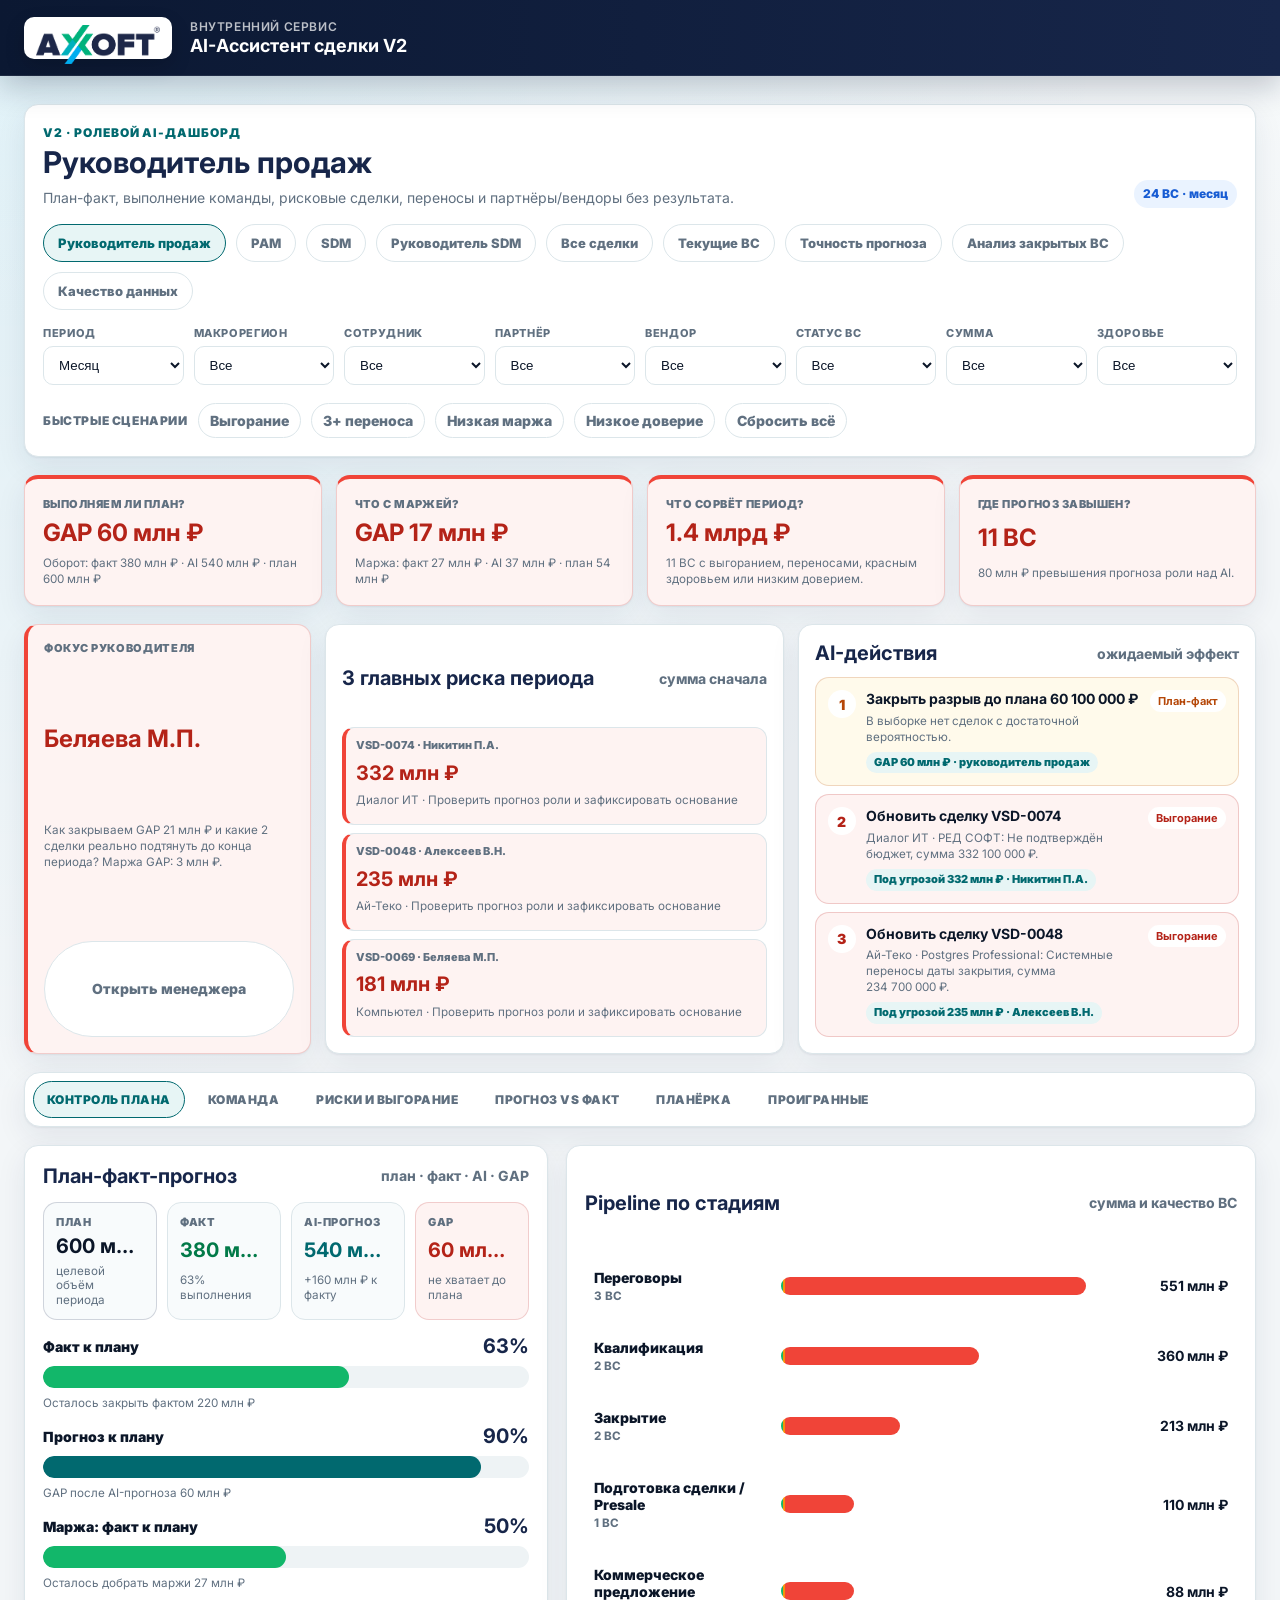
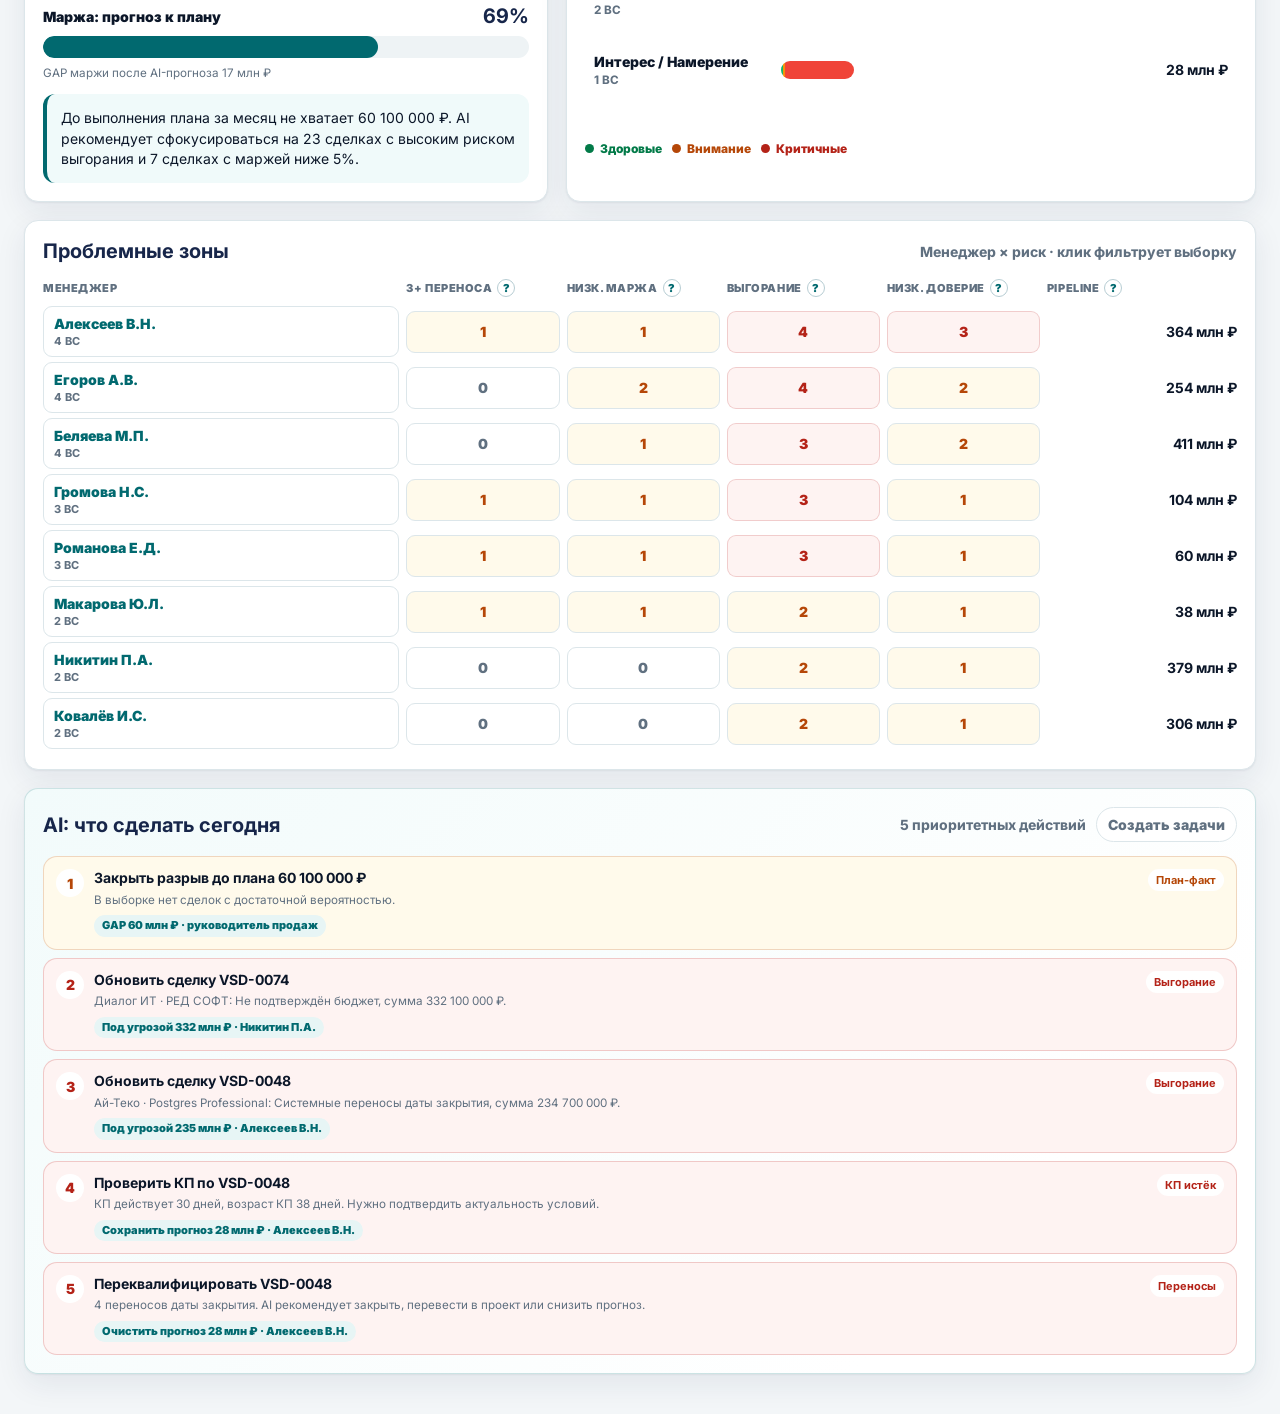
==== commit 63393b2e: "Improve sales lead UX scenarios" ====
--- a/v2.html
+++ b/v2.html
@@ -433,7 +433,7 @@
 }
 
 </style>
-    <link rel="stylesheet" href="v2.css?v=20260610-layout1">
+    <link rel="stylesheet" href="v2.css?v=20260611-ux1">
   </head>
   <body>
     <!-- HTML: Header -->
@@ -6111,7 +6111,7 @@
 
 init();
 </script>
-    <script src="data/v2-data.js?v=20260610-layout1"></script>
-    <script src="v2-app.js?v=20260610-layout1"></script>
+    <script src="data/v2-data.js?v=20260611-ux1"></script>
+    <script src="v2-app.js?v=20260611-ux1"></script>
   </body>
 </html>
--- a/v2.css
+++ b/v2.css
@@ -237,6 +237,112 @@
 .v2-leader-brief small {
   color: var(--color-muted);
   line-height: 1.35;
+}
+
+.v2-director-grid {
+  display: grid;
+  grid-template-columns: minmax(240px, 0.72fr) minmax(0, 1.15fr) minmax(0, 1.15fr);
+  gap: 14px;
+  align-items: stretch;
+}
+
+.v2-director-focus,
+.v2-director-panel {
+  min-width: 0;
+  border: 1px solid var(--color-border);
+  border-radius: var(--radius-card);
+  background: #fff;
+  box-shadow: var(--shadow-card);
+  padding: 16px;
+}
+
+.v2-director-focus {
+  display: grid;
+  gap: 10px;
+  border-left: 4px solid var(--color-primary);
+}
+
+.v2-director-focus.is-danger {
+  border-color: rgba(185,28,28,0.18);
+  border-left-color: var(--color-danger);
+  background: var(--color-danger-bg);
+}
+
+.v2-director-focus span {
+  color: var(--color-muted);
+  font-size: 11px;
+  font-weight: 900;
+  letter-spacing: 0.06em;
+  text-transform: uppercase;
+}
+
+.v2-director-focus strong {
+  color: var(--color-navy);
+  font-size: 24px;
+  line-height: 1.12;
+}
+
+.v2-director-focus.is-danger strong {
+  color: var(--color-danger-text);
+}
+
+.v2-director-focus small {
+  color: var(--color-muted);
+  line-height: 1.35;
+}
+
+.v2-director-panel {
+  display: grid;
+  gap: 12px;
+}
+
+.v2-risk-cards,
+.v2-compact-actions {
+  display: grid;
+  gap: 8px;
+}
+
+.v2-risk-card {
+  min-width: 0;
+  border: 1px solid var(--color-border);
+  border-radius: 12px;
+  background: var(--color-surface-soft);
+  padding: 10px;
+  text-align: left;
+  display: grid;
+  gap: 4px;
+  border-left: 4px solid var(--color-primary);
+}
+
+.v2-risk-card.red {
+  border-left-color: var(--color-danger);
+  background: var(--color-danger-bg);
+}
+
+.v2-risk-card.yellow {
+  border-left-color: var(--color-warning);
+  background: var(--color-warning-bg);
+}
+
+.v2-risk-card span {
+  color: var(--color-muted);
+  font-size: 11px;
+  font-weight: 850;
+}
+
+.v2-risk-card strong {
+  color: var(--color-navy);
+  font-size: 20px;
+  line-height: 1.1;
+}
+
+.v2-risk-card.red strong {
+  color: var(--color-danger-text);
+}
+
+.v2-risk-card small {
+  color: var(--color-muted);
+  line-height: 1.3;
 }
 
 .v2-scenario-tabs {
@@ -1045,6 +1151,21 @@
   line-height: 1.35;
 }
 
+.v2-action-item i {
+  display: inline-flex;
+  width: fit-content;
+  max-width: 100%;
+  margin-top: 7px;
+  border-radius: 999px;
+  background: var(--color-teal-soft);
+  color: var(--color-primary);
+  padding: 4px 8px;
+  font-size: 11px;
+  font-style: normal;
+  font-weight: 900;
+  line-height: 1.2;
+}
+
 .v2-action-item b {
   grid-column: auto;
   justify-self: end;
@@ -1452,6 +1573,7 @@
   .v2-command-grid,
   .v2-dashboard,
   .v2-leader-brief,
+  .v2-director-grid,
   .v2-two-col,
   .v2-action-list,
   .v2-zone-grid,
@@ -1470,6 +1592,7 @@
   .v2-command-grid,
   .v2-dashboard,
   .v2-leader-brief,
+  .v2-director-grid,
   .v2-two-col,
   .v2-action-list,
   .v2-zone-grid,
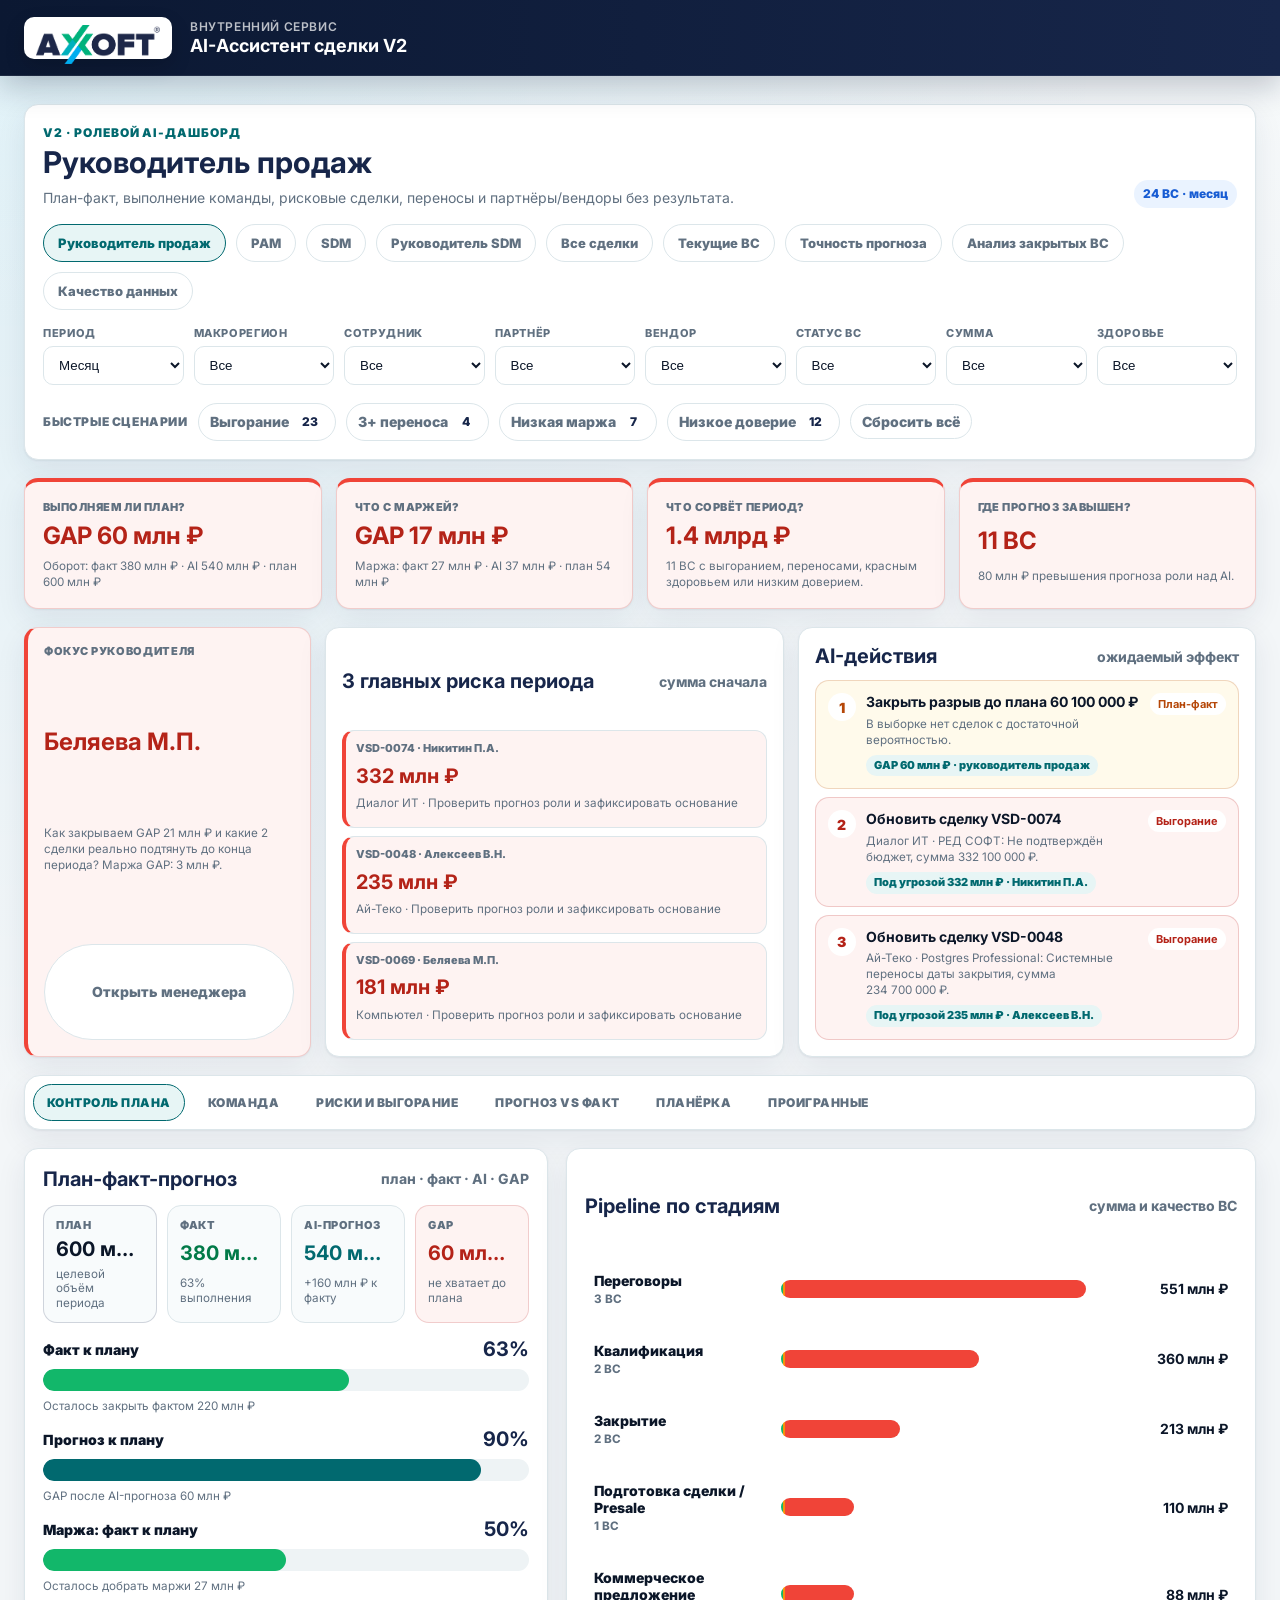
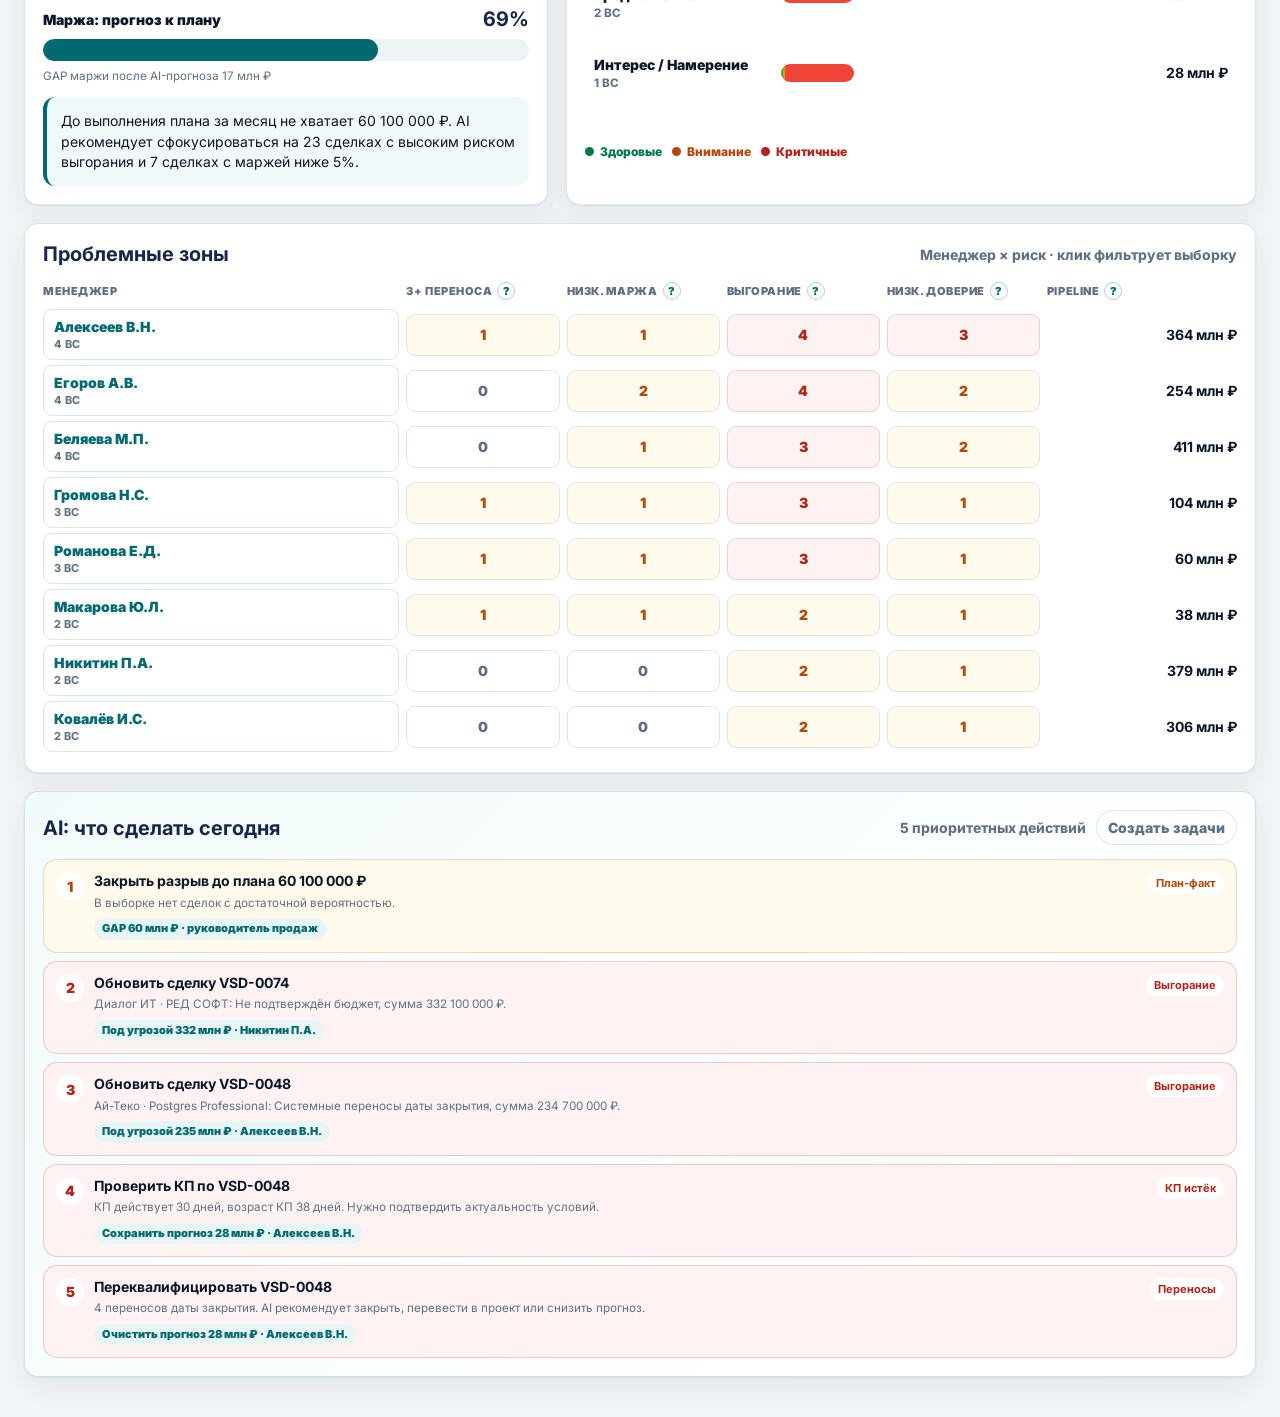
==== commit c53524f4: "Fix V2 quick scenario filters" ====
--- a/v2.html
+++ b/v2.html
@@ -433,7 +433,7 @@
 }
 
 </style>
-    <link rel="stylesheet" href="v2.css?v=20260611-ux1">
+    <link rel="stylesheet" href="v2.css?v=20260611-quickfilters5">
   </head>
   <body>
     <!-- HTML: Header -->
@@ -6111,7 +6111,7 @@
 
 init();
 </script>
-    <script src="data/v2-data.js?v=20260611-ux1"></script>
-    <script src="v2-app.js?v=20260611-ux1"></script>
+    <script src="data/v2-data.js?v=20260611-quickfilters5"></script>
+    <script src="v2-app.js?v=20260611-quickfilters5"></script>
   </body>
 </html>
--- a/v2.css
+++ b/v2.css
@@ -125,11 +125,34 @@
   font-weight: 850;
 }
 
+.v2-preset-row button {
+  display: inline-flex;
+  align-items: center;
+  gap: 7px;
+}
+
+.v2-preset-row button em {
+  min-width: 22px;
+  border-radius: 999px;
+  background: var(--color-surface);
+  color: var(--color-navy);
+  font-style: normal;
+  font-size: 12px;
+  line-height: 1;
+  padding: 4px 6px;
+  text-align: center;
+}
+
 .v2-preset-row button:hover,
 .v2-preset-row button.is-active,
 .v2-mini-button:hover {
   border-color: var(--color-primary);
   background: var(--color-teal-soft);
+  color: var(--color-primary);
+}
+
+.v2-preset-row button.is-active em {
+  background: #fff;
   color: var(--color-primary);
 }
 
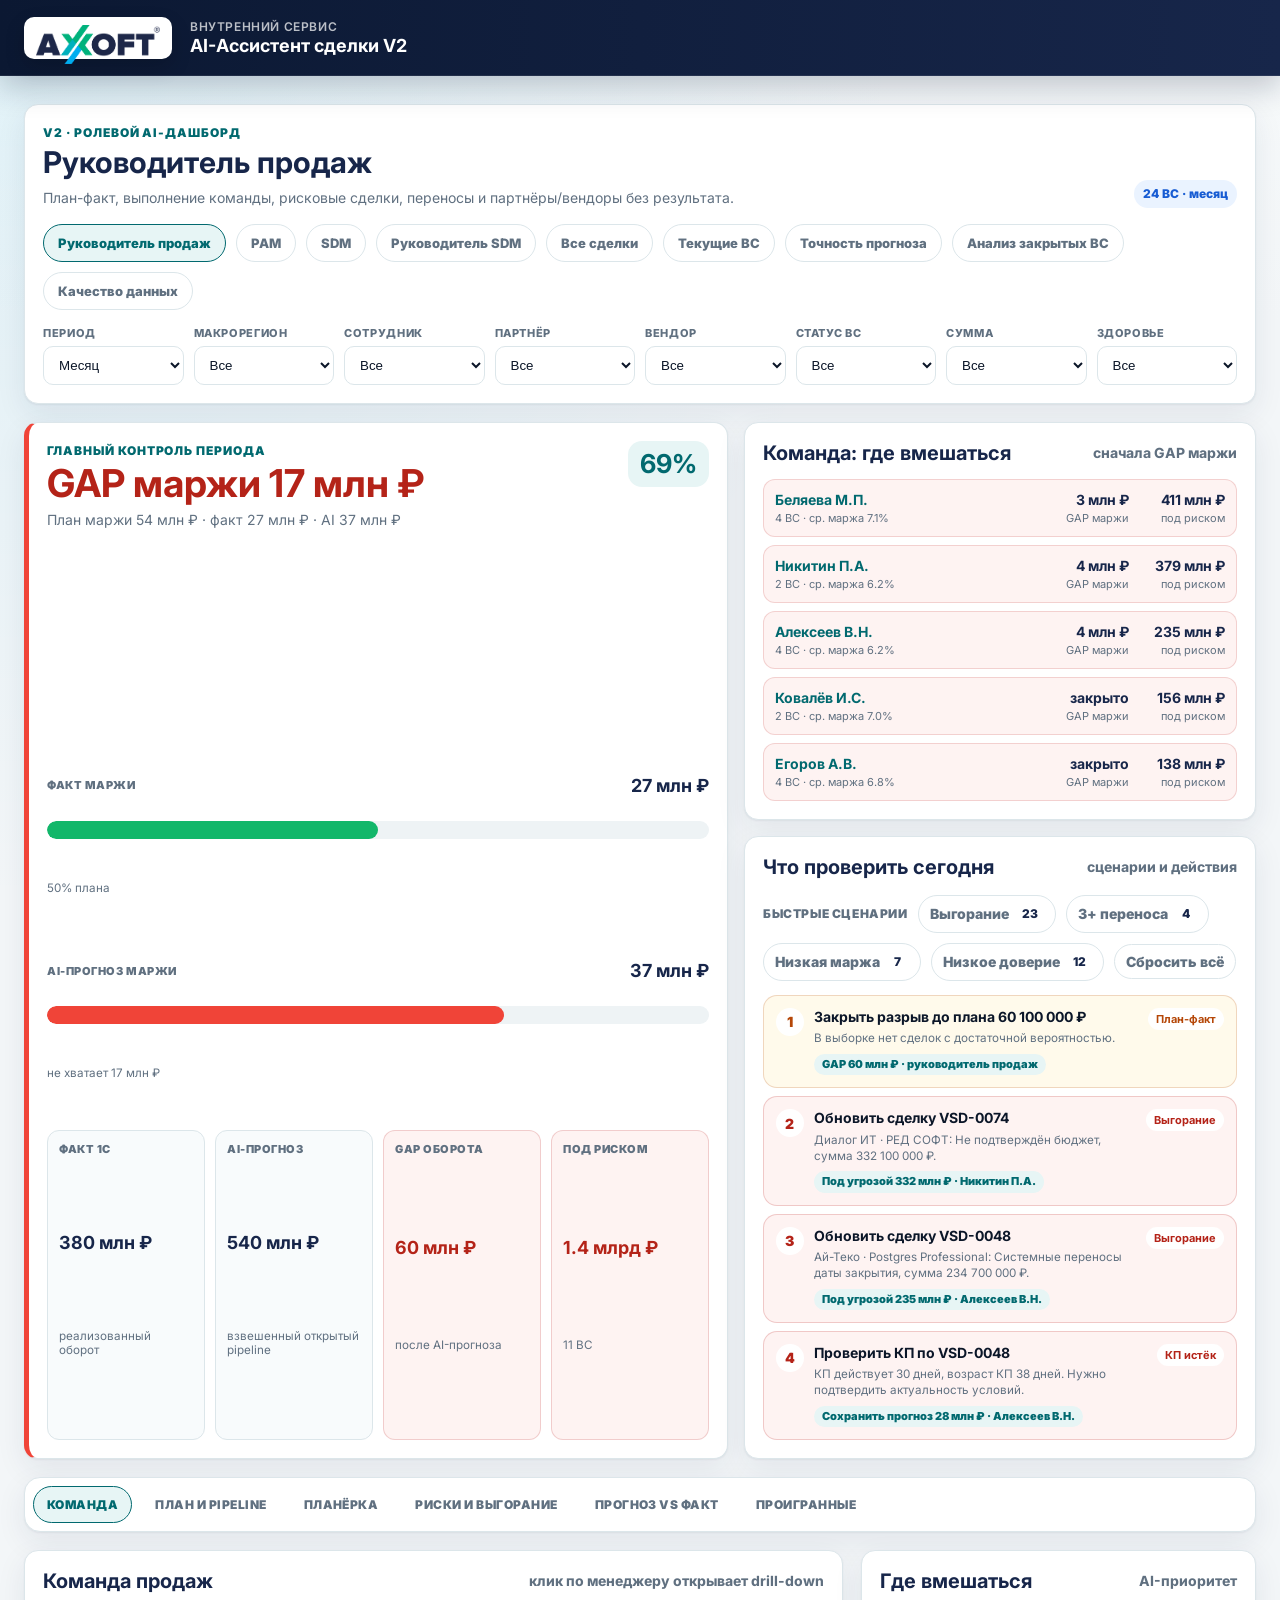
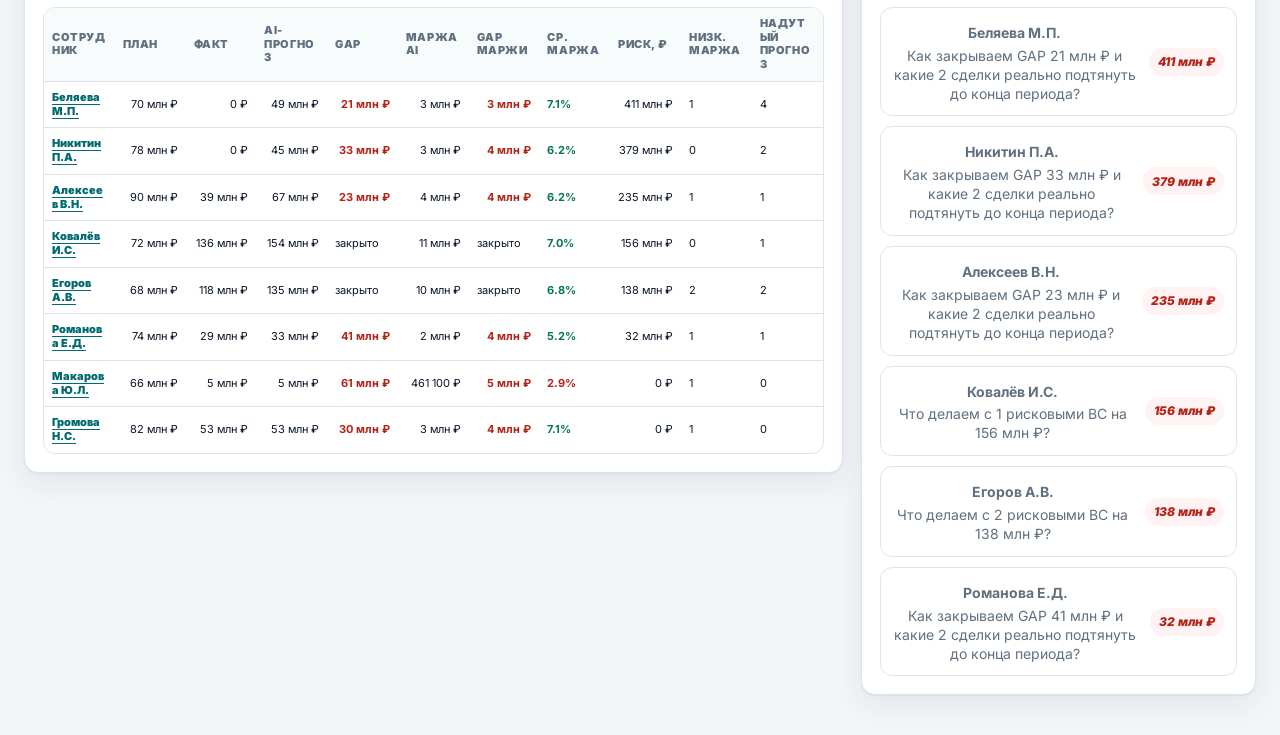
==== commit 20d0368a: "Redesign V2 sales lead cockpit" ====
--- a/v2.html
+++ b/v2.html
@@ -433,7 +433,7 @@
 }
 
 </style>
-    <link rel="stylesheet" href="v2.css?v=20260611-quickfilters5">
+    <link rel="stylesheet" href="v2.css?v=20260615-cockpit2">
   </head>
   <body>
     <!-- HTML: Header -->
@@ -6111,7 +6111,7 @@
 
 init();
 </script>
-    <script src="data/v2-data.js?v=20260611-quickfilters5"></script>
-    <script src="v2-app.js?v=20260611-quickfilters5"></script>
+    <script src="data/v2-data.js?v=20260615-cockpit2"></script>
+    <script src="v2-app.js?v=20260615-cockpit2"></script>
   </body>
 </html>
--- a/v2.css
+++ b/v2.css
@@ -260,6 +260,228 @@
 .v2-leader-brief small {
   color: var(--color-muted);
   line-height: 1.35;
+}
+
+.v2-sales-cockpit {
+  display: grid;
+  grid-template-columns: minmax(0, 1.1fr) minmax(360px, 0.8fr);
+  gap: 16px;
+  align-items: stretch;
+}
+
+.v2-cockpit-card {
+  min-width: 0;
+  border: 1px solid var(--color-border);
+  border-radius: var(--radius-card);
+  background: #fff;
+  box-shadow: var(--shadow-card);
+  padding: 18px;
+  display: grid;
+  gap: 14px;
+}
+
+.v2-margin-cockpit {
+  border-left: 5px solid var(--color-primary);
+}
+
+.v2-margin-cockpit.is-danger {
+  border-left-color: var(--color-danger);
+}
+
+.v2-cockpit-head {
+  display: flex;
+  justify-content: space-between;
+  gap: 18px;
+  align-items: flex-start;
+}
+
+.v2-cockpit-head h2 {
+  margin: 5px 0 0;
+  color: var(--color-navy);
+  font-size: clamp(26px, 3vw, 42px);
+  line-height: 1.05;
+}
+
+.v2-margin-cockpit.is-danger .v2-cockpit-head h2 {
+  color: var(--color-danger-text);
+}
+
+.v2-cockpit-head p {
+  margin: 8px 0 0;
+  color: var(--color-muted);
+  line-height: 1.35;
+}
+
+.v2-cockpit-head > strong {
+  flex: 0 0 auto;
+  border-radius: 14px;
+  background: var(--color-teal-soft);
+  color: var(--color-primary);
+  padding: 10px 12px;
+  font-size: 26px;
+  line-height: 1;
+}
+
+.v2-cockpit-bars {
+  display: grid;
+  gap: 12px;
+}
+
+.v2-cockpit-progress {
+  display: grid;
+  gap: 7px;
+}
+
+.v2-cockpit-progress > div:first-child {
+  display: flex;
+  justify-content: space-between;
+  gap: 12px;
+  align-items: center;
+}
+
+.v2-cockpit-progress span,
+.v2-source-split span,
+.v2-side-money span,
+.v2-side-facts span,
+.v2-side-action span {
+  color: var(--color-muted);
+  font-size: 11px;
+  font-weight: 900;
+  letter-spacing: 0.05em;
+  text-transform: uppercase;
+}
+
+.v2-cockpit-progress strong {
+  color: var(--color-navy);
+  font-size: 18px;
+}
+
+.v2-cockpit-track {
+  height: 18px;
+  border-radius: 999px;
+  background: #EEF3F5;
+  overflow: hidden;
+}
+
+.v2-cockpit-track i {
+  display: block;
+  height: 100%;
+  border-radius: 999px;
+  background: var(--color-primary);
+}
+
+.v2-cockpit-progress.fact .v2-cockpit-track i {
+  background: var(--color-success);
+}
+
+.v2-cockpit-progress.gap .v2-cockpit-track i {
+  background: var(--color-danger);
+}
+
+.v2-cockpit-progress small {
+  color: var(--color-muted);
+}
+
+.v2-source-split {
+  display: grid;
+  grid-template-columns: repeat(4, minmax(0, 1fr));
+  gap: 10px;
+}
+
+.v2-source-split div {
+  min-width: 0;
+  border: 1px solid var(--color-border);
+  border-radius: 12px;
+  background: var(--color-surface-soft);
+  padding: 11px;
+  display: grid;
+  gap: 5px;
+}
+
+.v2-source-split strong {
+  color: var(--color-navy);
+  font-size: 18px;
+  white-space: nowrap;
+  overflow: hidden;
+  text-overflow: ellipsis;
+}
+
+.v2-source-split small {
+  color: var(--color-muted);
+}
+
+.v2-source-split .is-danger {
+  background: var(--color-danger-bg);
+  border-color: rgba(185,28,28,0.18);
+}
+
+.v2-source-split .is-danger strong {
+  color: var(--color-danger-text);
+}
+
+.v2-team-cockpit,
+.v2-workqueue {
+  grid-column: 2;
+}
+
+.v2-margin-cockpit {
+  grid-row: span 2;
+}
+
+.v2-team-focus-list {
+  display: grid;
+  gap: 8px;
+}
+
+.v2-team-focus-row {
+  min-width: 0;
+  border: 1px solid var(--color-border);
+  border-radius: 12px;
+  background: #fff;
+  padding: 11px;
+  display: grid;
+  grid-template-columns: minmax(0, 1fr) minmax(86px, auto) minmax(86px, auto);
+  gap: 10px;
+  align-items: center;
+  text-align: left;
+}
+
+.v2-team-focus-row:hover,
+.v2-team-focus-row.is-danger:hover {
+  border-color: var(--color-primary);
+  background: #FAFDFD;
+}
+
+.v2-team-focus-row.is-danger {
+  border-color: rgba(185,28,28,0.16);
+  background: var(--color-danger-bg);
+}
+
+.v2-team-focus-row strong,
+.v2-team-focus-row b,
+.v2-team-focus-row small {
+  display: block;
+}
+
+.v2-team-focus-row strong {
+  color: var(--color-primary);
+}
+
+.v2-team-focus-row small {
+  margin-top: 3px;
+  color: var(--color-muted);
+  font-size: 11px;
+}
+
+.v2-team-focus-row em {
+  color: var(--color-text);
+  font-style: normal;
+  text-align: right;
+}
+
+.v2-team-focus-row b {
+  color: var(--color-navy);
+  white-space: nowrap;
 }
 
 .v2-director-grid {
@@ -1399,6 +1621,13 @@
   box-shadow: inset 4px 0 0 var(--color-warning);
 }
 
+.v2-table tbody tr.is-selected,
+.v2-table tbody tr.v2-row-red.is-selected,
+.v2-table tbody tr.v2-row-yellow.is-selected {
+  background: #F0FAFA;
+  box-shadow: inset 4px 0 0 var(--color-primary);
+}
+
 .v2-object-link {
   border: 0;
   background: transparent;
@@ -1421,6 +1650,101 @@
   white-space: nowrap;
 }
 
+.v2-deals-workspace {
+  display: grid;
+  grid-template-columns: minmax(0, 1fr) minmax(330px, 0.32fr);
+  gap: 18px;
+  align-items: start;
+}
+
+.v2-deals-workspace .v2-table-card {
+  min-width: 0;
+}
+
+.v2-deals-table th,
+.v2-deals-table td {
+  font-size: 10.5px;
+  padding: 8px 7px;
+}
+
+.v2-deal-side {
+  position: sticky;
+  top: 18px;
+  min-width: 0;
+  border: 1px solid var(--color-border);
+  border-radius: var(--radius-card);
+  background: #fff;
+  box-shadow: var(--shadow-card);
+  padding: 18px;
+  display: grid;
+  gap: 14px;
+}
+
+.v2-deal-side h3 {
+  margin: 0;
+  color: var(--color-navy);
+  font-size: 24px;
+  line-height: 1.1;
+}
+
+.v2-deal-side p {
+  margin: -8px 0 0;
+  color: var(--color-muted);
+  line-height: 1.35;
+}
+
+.v2-side-money {
+  display: grid;
+  grid-template-columns: repeat(2, minmax(0, 1fr));
+  gap: 10px;
+}
+
+.v2-side-money div,
+.v2-side-facts div,
+.v2-side-action {
+  min-width: 0;
+  border: 1px solid var(--color-border);
+  border-radius: 12px;
+  background: var(--color-surface-soft);
+  padding: 11px;
+  display: grid;
+  gap: 5px;
+}
+
+.v2-side-money .is-danger,
+.v2-side-action.is-danger {
+  background: var(--color-danger-bg);
+  border-color: rgba(185,28,28,0.18);
+}
+
+.v2-side-money strong,
+.v2-side-facts strong,
+.v2-side-action strong {
+  color: var(--color-navy);
+  font-size: 18px;
+  line-height: 1.15;
+}
+
+.v2-side-money .is-danger strong {
+  color: var(--color-danger-text);
+}
+
+.v2-side-money small,
+.v2-side-action small {
+  color: var(--color-muted);
+}
+
+.v2-side-facts {
+  display: grid;
+  grid-template-columns: repeat(2, minmax(0, 1fr));
+  gap: 10px;
+}
+
+.v2-side-action {
+  border-left: 4px solid var(--color-primary);
+  background: #F0FAFA;
+}
+
 .v2-two-col {
   display: grid;
   grid-template-columns: repeat(2, minmax(0, 1fr));
@@ -1596,12 +1920,21 @@
   .v2-command-grid,
   .v2-dashboard,
   .v2-leader-brief,
+  .v2-sales-cockpit,
+  .v2-source-split,
+  .v2-deals-workspace,
   .v2-director-grid,
   .v2-two-col,
   .v2-action-list,
   .v2-zone-grid,
   .v2-trend-bars {
     grid-template-columns: 1fr 1fr;
+  }
+  .v2-margin-cockpit,
+  .v2-team-cockpit,
+  .v2-workqueue {
+    grid-column: auto;
+    grid-row: auto;
   }
 }
 
@@ -1615,6 +1948,12 @@
   .v2-command-grid,
   .v2-dashboard,
   .v2-leader-brief,
+  .v2-sales-cockpit,
+  .v2-source-split,
+  .v2-team-focus-row,
+  .v2-deals-workspace,
+  .v2-side-money,
+  .v2-side-facts,
   .v2-director-grid,
   .v2-two-col,
   .v2-action-list,
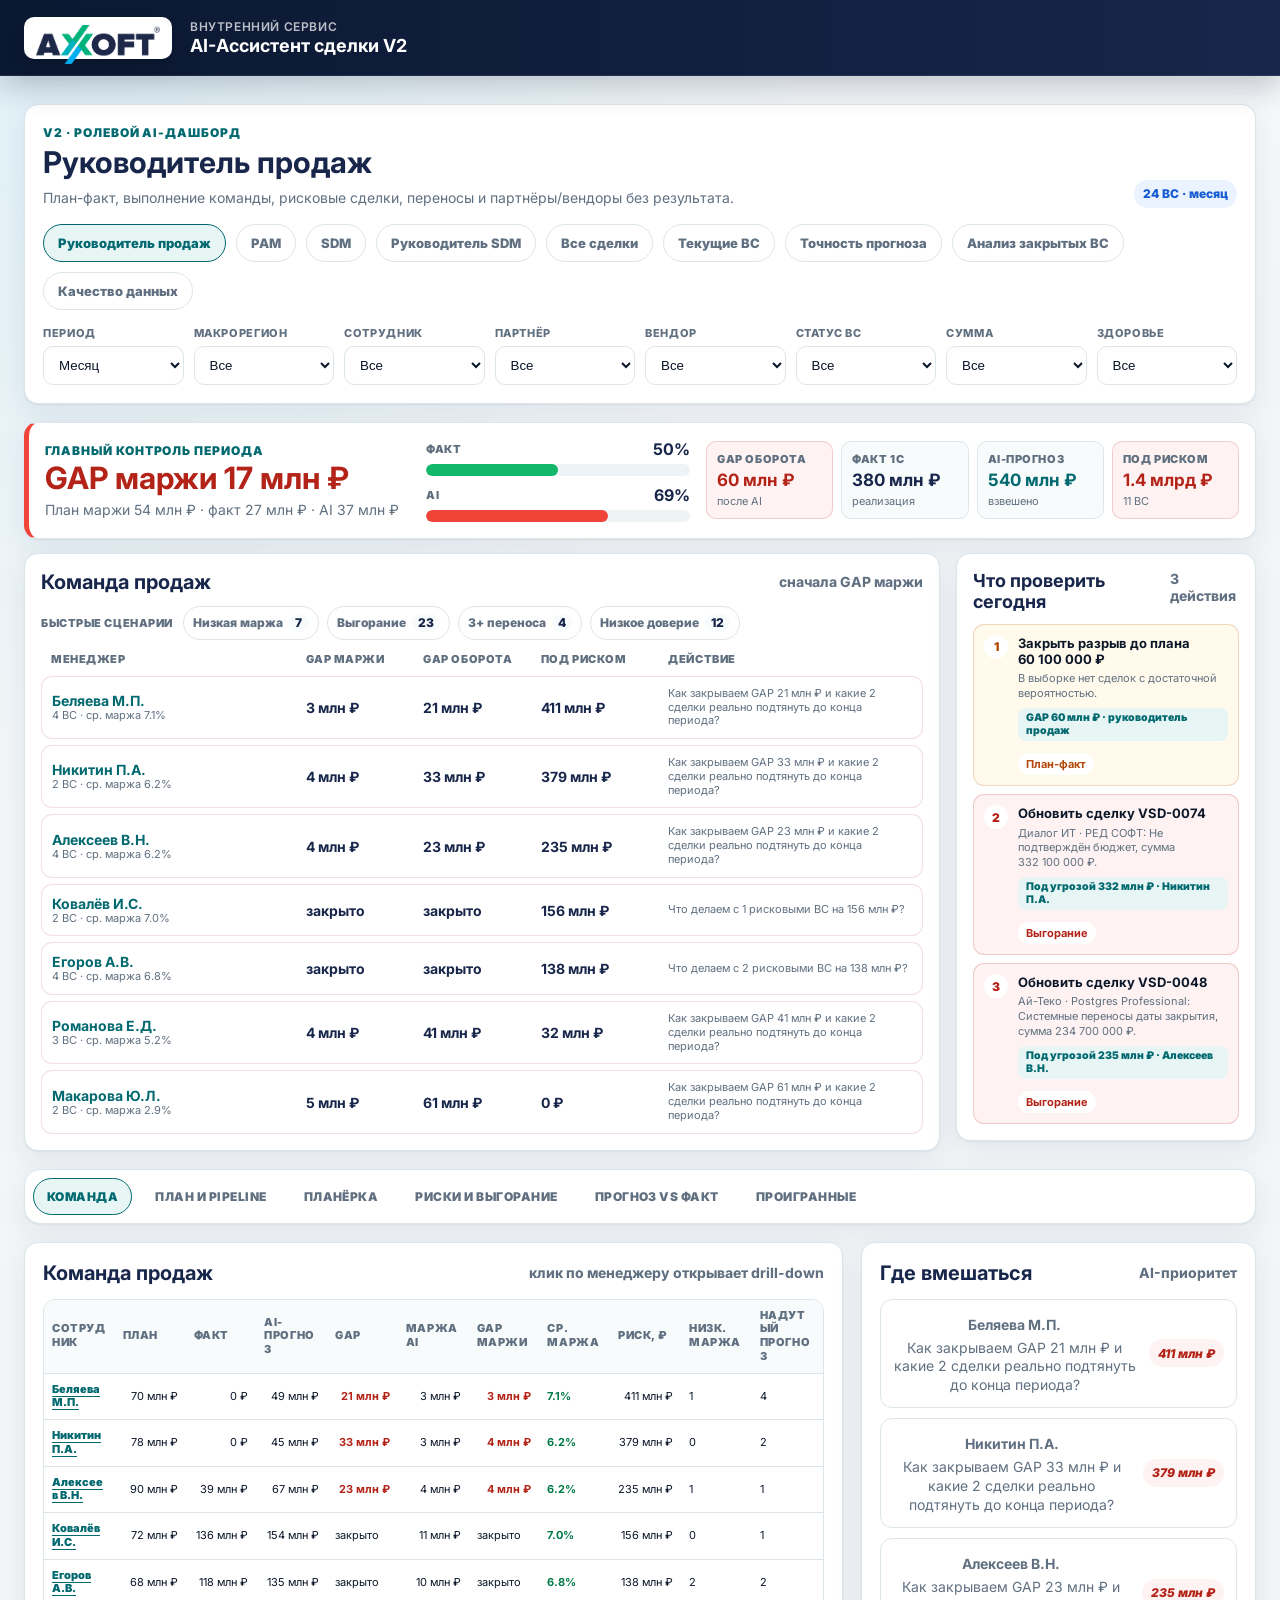
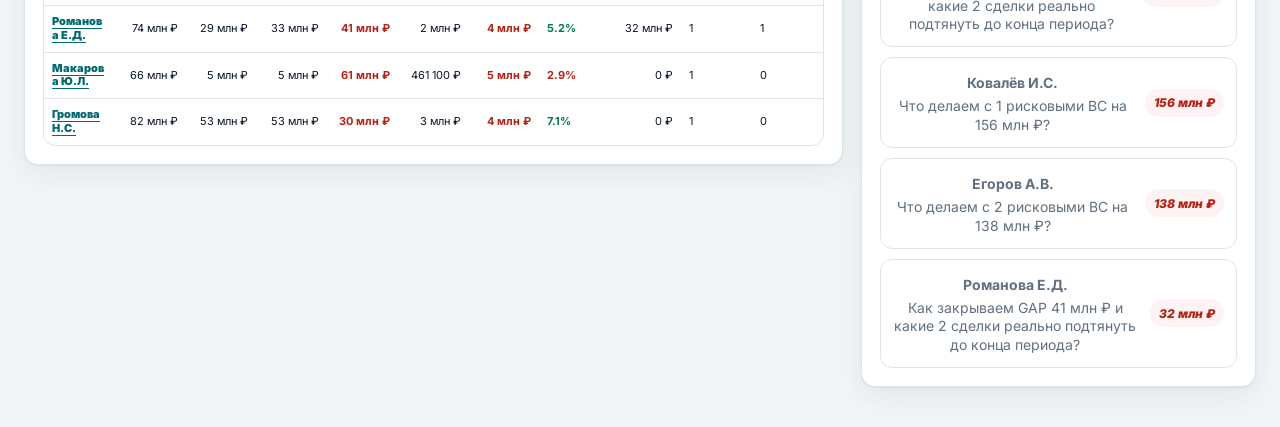
==== commit 00846c47: "Refine V2 sales lead workbench layout" ====
--- a/v2.html
+++ b/v2.html
@@ -433,7 +433,7 @@
 }
 
 </style>
-    <link rel="stylesheet" href="v2.css?v=20260615-cockpit2">
+    <link rel="stylesheet" href="v2.css?v=20260617-workbench1">
   </head>
   <body>
     <!-- HTML: Header -->
@@ -6111,7 +6111,7 @@
 
 init();
 </script>
-    <script src="data/v2-data.js?v=20260615-cockpit2"></script>
-    <script src="v2-app.js?v=20260615-cockpit2"></script>
+    <script src="data/v2-data.js?v=20260617-workbench1"></script>
+    <script src="v2-app.js?v=20260617-workbench1"></script>
   </body>
 </html>
--- a/v2.css
+++ b/v2.css
@@ -264,83 +264,63 @@
 
 .v2-sales-cockpit {
   display: grid;
-  grid-template-columns: minmax(0, 1.1fr) minmax(360px, 0.8fr);
+  gap: 14px;
+}
+
+.v2-control-strip {
+  border: 1px solid var(--color-border);
+  border-left: 5px solid var(--color-primary);
+  border-radius: var(--radius-card);
+  background: #fff;
+  box-shadow: var(--shadow-card);
+  padding: 16px;
+  display: grid;
+  grid-template-columns: minmax(250px, 0.72fr) minmax(240px, 0.52fr) minmax(0, 1.05fr);
   gap: 16px;
-  align-items: stretch;
-}
-
-.v2-cockpit-card {
-  min-width: 0;
-  border: 1px solid var(--color-border);
-  border-radius: var(--radius-card);
-  background: #fff;
-  box-shadow: var(--shadow-card);
-  padding: 18px;
-  display: grid;
-  gap: 14px;
-}
-
-.v2-margin-cockpit {
-  border-left: 5px solid var(--color-primary);
-}
-
-.v2-margin-cockpit.is-danger {
+  align-items: center;
+}
+
+.v2-control-strip.is-danger {
   border-left-color: var(--color-danger);
 }
 
-.v2-cockpit-head {
+.v2-control-main h2 {
+  margin: 4px 0 0;
+  color: var(--color-navy);
+  font-size: clamp(24px, 2.4vw, 34px);
+  line-height: 1.05;
+}
+
+.v2-control-strip.is-danger .v2-control-main h2 {
+  color: var(--color-danger-text);
+}
+
+.v2-control-main p {
+  margin: 7px 0 0;
+  color: var(--color-muted);
+  line-height: 1.35;
+}
+
+.v2-control-progress {
+  display: grid;
+  gap: 9px;
+}
+
+.v2-control-progress-item {
+  display: grid;
+  gap: 5px;
+}
+
+.v2-control-progress-item > div:first-child {
   display: flex;
   justify-content: space-between;
-  gap: 18px;
-  align-items: flex-start;
-}
-
-.v2-cockpit-head h2 {
-  margin: 5px 0 0;
-  color: var(--color-navy);
-  font-size: clamp(26px, 3vw, 42px);
-  line-height: 1.05;
-}
-
-.v2-margin-cockpit.is-danger .v2-cockpit-head h2 {
-  color: var(--color-danger-text);
-}
-
-.v2-cockpit-head p {
-  margin: 8px 0 0;
-  color: var(--color-muted);
-  line-height: 1.35;
-}
-
-.v2-cockpit-head > strong {
-  flex: 0 0 auto;
-  border-radius: 14px;
-  background: var(--color-teal-soft);
-  color: var(--color-primary);
-  padding: 10px 12px;
-  font-size: 26px;
-  line-height: 1;
-}
-
-.v2-cockpit-bars {
-  display: grid;
-  gap: 12px;
-}
-
-.v2-cockpit-progress {
-  display: grid;
-  gap: 7px;
-}
-
-.v2-cockpit-progress > div:first-child {
-  display: flex;
-  justify-content: space-between;
-  gap: 12px;
+  gap: 10px;
   align-items: center;
 }
 
-.v2-cockpit-progress span,
-.v2-source-split span,
+.v2-control-progress-item span,
+.v2-control-metric span,
+.v2-scenario-chip-row::before,
 .v2-side-money span,
 .v2-side-facts span,
 .v2-side-action span {
@@ -351,137 +331,200 @@
   text-transform: uppercase;
 }
 
-.v2-cockpit-progress strong {
+.v2-control-progress-item strong {
   color: var(--color-navy);
-  font-size: 18px;
-}
-
-.v2-cockpit-track {
-  height: 18px;
+  font-size: 16px;
+}
+
+.v2-control-track {
+  height: 12px;
   border-radius: 999px;
   background: #EEF3F5;
   overflow: hidden;
 }
 
-.v2-cockpit-track i {
+.v2-control-track i {
   display: block;
   height: 100%;
   border-radius: 999px;
   background: var(--color-primary);
 }
 
-.v2-cockpit-progress.fact .v2-cockpit-track i {
+.v2-control-progress-item.fact .v2-control-track i {
   background: var(--color-success);
 }
 
-.v2-cockpit-progress.gap .v2-cockpit-track i {
+.v2-control-progress-item.gap .v2-control-track i {
   background: var(--color-danger);
 }
 
-.v2-cockpit-progress small {
-  color: var(--color-muted);
-}
-
-.v2-source-split {
+.v2-control-metrics {
   display: grid;
   grid-template-columns: repeat(4, minmax(0, 1fr));
-  gap: 10px;
-}
-
-.v2-source-split div {
+  gap: 8px;
+}
+
+.v2-control-metric {
   min-width: 0;
   border: 1px solid var(--color-border);
-  border-radius: 12px;
+  border-radius: 10px;
   background: var(--color-surface-soft);
-  padding: 11px;
-  display: grid;
-  gap: 5px;
-}
-
-.v2-source-split strong {
+  padding: 10px;
+  display: grid;
+  gap: 4px;
+}
+
+.v2-control-metric strong {
   color: var(--color-navy);
-  font-size: 18px;
+  font-size: 17px;
   white-space: nowrap;
   overflow: hidden;
   text-overflow: ellipsis;
 }
 
-.v2-source-split small {
-  color: var(--color-muted);
-}
-
-.v2-source-split .is-danger {
+.v2-control-metric small {
+  color: var(--color-muted);
+  font-size: 11px;
+}
+
+.v2-control-metric.red {
   background: var(--color-danger-bg);
   border-color: rgba(185,28,28,0.18);
 }
 
-.v2-source-split .is-danger strong {
+.v2-control-metric.red strong {
   color: var(--color-danger-text);
 }
 
-.v2-team-cockpit,
+.v2-control-metric.green strong {
+  color: var(--color-success-text);
+}
+
+.v2-control-metric.ai strong {
+  color: var(--color-primary);
+}
+
+.v2-sales-workbench {
+  display: grid;
+  grid-template-columns: minmax(0, 1fr) minmax(300px, 0.32fr);
+  gap: 16px;
+  align-items: start;
+}
+
+.v2-team-workbench,
 .v2-workqueue {
-  grid-column: 2;
-}
-
-.v2-margin-cockpit {
-  grid-row: span 2;
-}
-
-.v2-team-focus-list {
-  display: grid;
+  min-width: 0;
+  border: 1px solid var(--color-border);
+  border-radius: var(--radius-card);
+  background: #fff;
+  box-shadow: var(--shadow-card);
+  padding: 16px;
+  display: grid;
+  gap: 12px;
+}
+
+.v2-scenario-chip-row {
+  display: flex;
+  flex-wrap: wrap;
   gap: 8px;
-}
-
-.v2-team-focus-row {
-  min-width: 0;
-  border: 1px solid var(--color-border);
-  border-radius: 12px;
-  background: #fff;
-  padding: 11px;
-  display: grid;
-  grid-template-columns: minmax(0, 1fr) minmax(86px, auto) minmax(86px, auto);
+  align-items: center;
+}
+
+.v2-scenario-chip-row::before {
+  content: "Быстрые сценарии";
+  margin-right: 2px;
+}
+
+.v2-scenario-chip {
+  border: 1px solid var(--color-border);
+  border-radius: 999px;
+  background: #fff;
+  color: var(--color-muted);
+  padding: 7px 9px;
+  display: inline-flex;
+  align-items: center;
+  gap: 6px;
+  font-weight: 850;
+  font-size: 12px;
+}
+
+.v2-scenario-chip:hover,
+.v2-scenario-chip.is-active {
+  border-color: var(--color-primary);
+  background: var(--color-teal-soft);
+  color: var(--color-primary);
+}
+
+.v2-scenario-chip em {
+  min-width: 20px;
+  border-radius: 999px;
+  background: var(--color-surface-soft);
+  color: var(--color-navy);
+  padding: 3px 6px;
+  font-style: normal;
+  line-height: 1;
+  text-align: center;
+}
+
+.v2-team-table {
+  display: grid;
+  gap: 6px;
+}
+
+.v2-team-table-head,
+.v2-team-table-row {
+  display: grid;
+  grid-template-columns: minmax(180px, 1.25fr) minmax(90px, 0.55fr) minmax(90px, 0.55fr) minmax(95px, 0.6fr) minmax(220px, 1.25fr);
   gap: 10px;
   align-items: center;
+}
+
+.v2-team-table-head {
+  padding: 0 10px 4px;
+  color: var(--color-muted);
+  font-size: 11px;
+  font-weight: 900;
+  letter-spacing: 0.05em;
+  text-transform: uppercase;
+}
+
+.v2-team-table-row {
+  border: 1px solid var(--color-border);
+  border-radius: 11px;
+  background: #fff;
+  padding: 10px;
   text-align: left;
 }
 
-.v2-team-focus-row:hover,
-.v2-team-focus-row.is-danger:hover {
+.v2-team-table-row:hover,
+.v2-team-table-row.is-danger:hover {
   border-color: var(--color-primary);
   background: #FAFDFD;
 }
 
-.v2-team-focus-row.is-danger {
-  border-color: rgba(185,28,28,0.16);
-  background: var(--color-danger-bg);
-}
-
-.v2-team-focus-row strong,
-.v2-team-focus-row b,
-.v2-team-focus-row small {
+.v2-team-table-row.is-danger {
+  border-color: rgba(185,28,28,0.14);
+}
+
+.v2-team-table-row strong,
+.v2-team-table-row b,
+.v2-team-table-row small {
   display: block;
 }
 
-.v2-team-focus-row strong {
+.v2-team-table-row strong {
   color: var(--color-primary);
 }
 
-.v2-team-focus-row small {
-  margin-top: 3px;
-  color: var(--color-muted);
-  font-size: 11px;
-}
-
-.v2-team-focus-row em {
-  color: var(--color-text);
-  font-style: normal;
-  text-align: right;
-}
-
-.v2-team-focus-row b {
+.v2-team-table-row b {
   color: var(--color-navy);
   white-space: nowrap;
+}
+
+.v2-team-table-row small {
+  color: var(--color-muted);
+  font-size: 11px;
+  line-height: 1.25;
 }
 
 .v2-director-grid {
@@ -1444,6 +1487,51 @@
   color: var(--color-warning-text);
 }
 
+.v2-workqueue .v2-panel-head {
+  align-items: flex-start;
+}
+
+.v2-workqueue .v2-panel-head h2 {
+  font-size: 18px;
+}
+
+.v2-workqueue .v2-compact-actions {
+  display: grid;
+  gap: 8px;
+}
+
+.v2-workqueue .v2-action-item {
+  border-radius: 11px;
+  padding: 10px;
+  grid-template-columns: auto minmax(0, 1fr);
+}
+
+.v2-workqueue .v2-action-item em {
+  width: 24px;
+  height: 24px;
+  font-size: 12px;
+}
+
+.v2-workqueue .v2-action-item b {
+  grid-column: 2;
+  justify-self: start;
+  margin-top: 2px;
+}
+
+.v2-workqueue .v2-action-item strong {
+  font-size: 13px;
+}
+
+.v2-workqueue .v2-action-item small {
+  margin-top: 4px;
+  font-size: 11px;
+}
+
+.v2-workqueue .v2-action-item i {
+  border-radius: 8px;
+  font-size: 10.5px;
+}
+
 .v2-list {
   display: grid;
   gap: 10px;
@@ -1921,7 +2009,9 @@
   .v2-dashboard,
   .v2-leader-brief,
   .v2-sales-cockpit,
-  .v2-source-split,
+  .v2-control-strip,
+  .v2-sales-workbench,
+  .v2-control-metrics,
   .v2-deals-workspace,
   .v2-director-grid,
   .v2-two-col,
@@ -1930,11 +2020,13 @@
   .v2-trend-bars {
     grid-template-columns: 1fr 1fr;
   }
-  .v2-margin-cockpit,
-  .v2-team-cockpit,
-  .v2-workqueue {
-    grid-column: auto;
-    grid-row: auto;
+  .v2-team-table-head,
+  .v2-team-table-row {
+    grid-template-columns: minmax(160px, 1fr) repeat(3, minmax(86px, auto));
+  }
+  .v2-team-table-head span:last-child,
+  .v2-team-table-row > small {
+    grid-column: 1 / -1;
   }
 }
 
@@ -1949,8 +2041,11 @@
   .v2-dashboard,
   .v2-leader-brief,
   .v2-sales-cockpit,
-  .v2-source-split,
-  .v2-team-focus-row,
+  .v2-control-strip,
+  .v2-control-metrics,
+  .v2-sales-workbench,
+  .v2-team-table-head,
+  .v2-team-table-row,
   .v2-deals-workspace,
   .v2-side-money,
   .v2-side-facts,
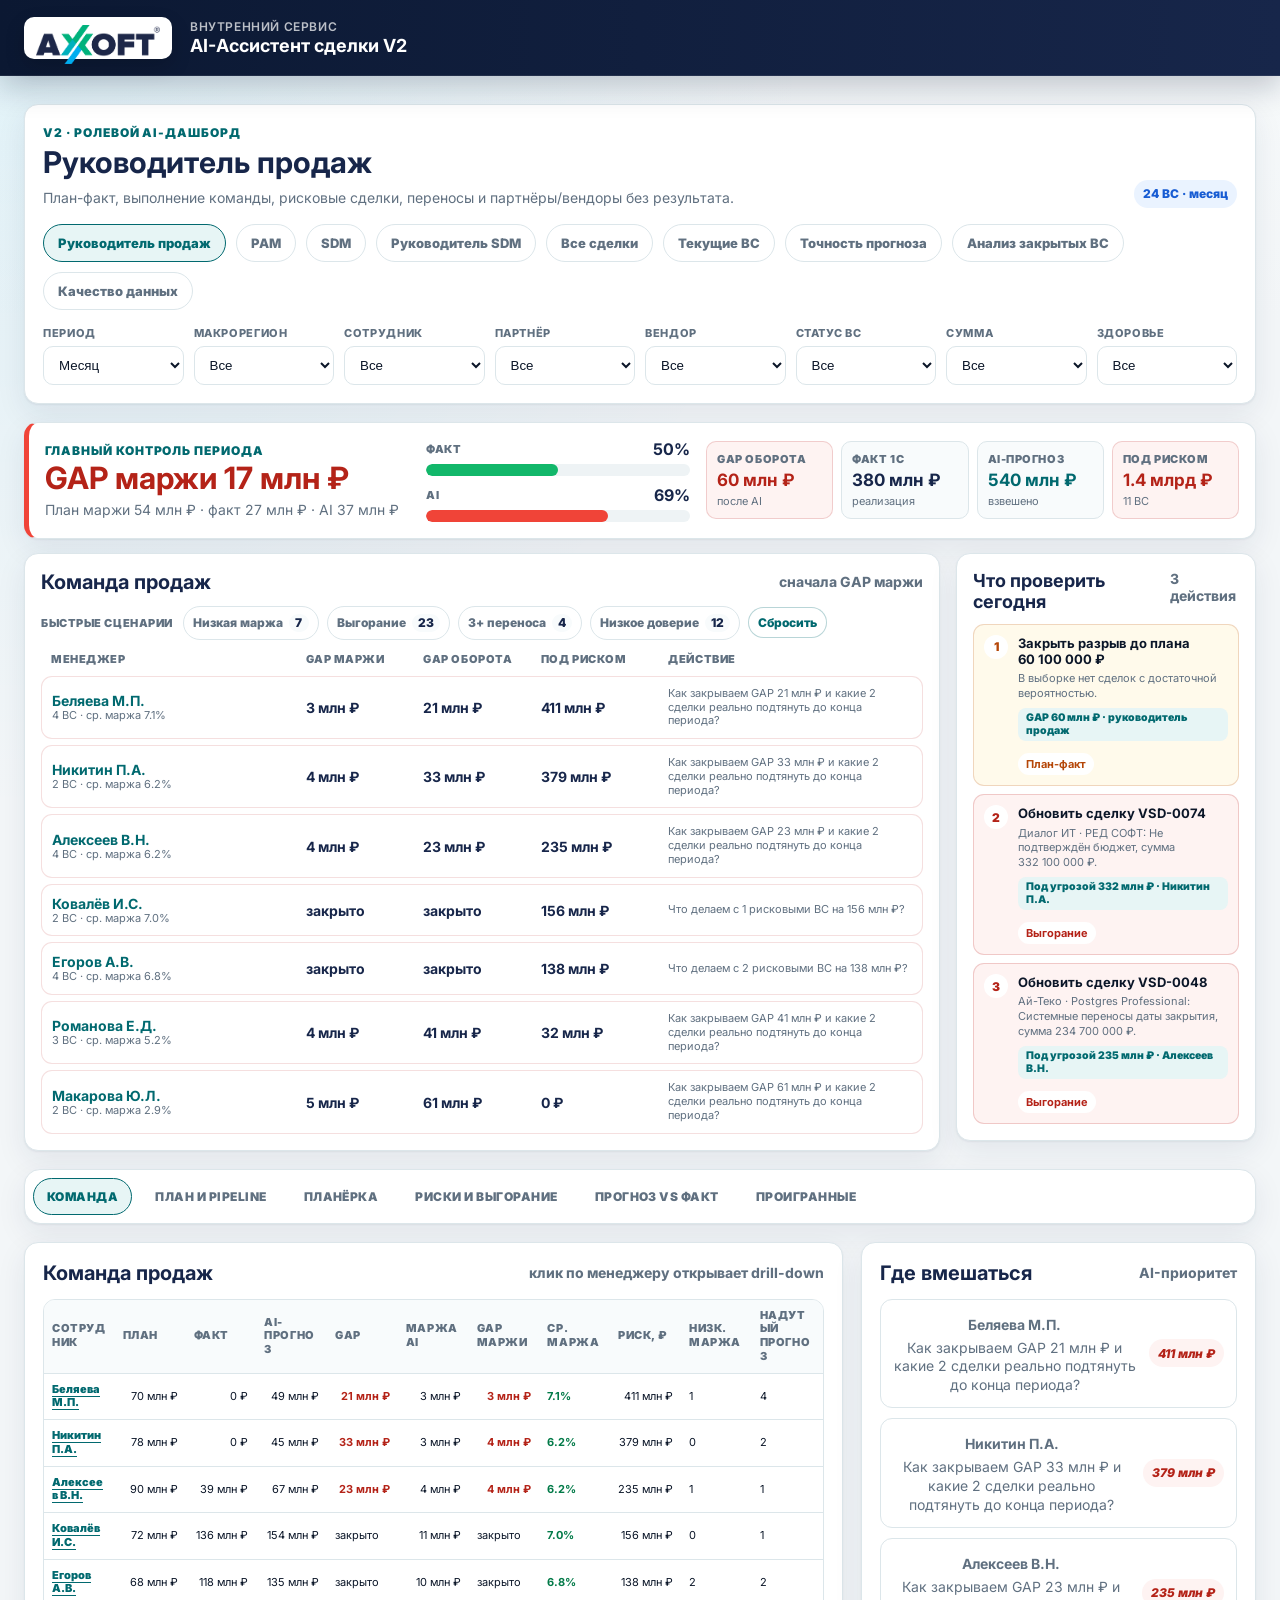
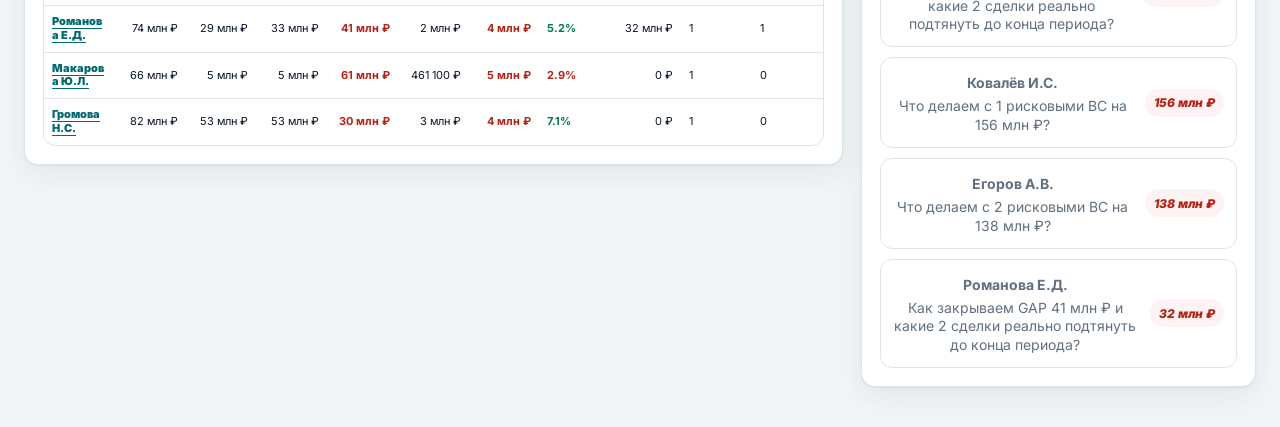
==== commit f37d6bbe: "Stabilize V2 filters and event handling" ====
--- a/v2.html
+++ b/v2.html
@@ -433,7 +433,7 @@
 }
 
 </style>
-    <link rel="stylesheet" href="v2.css?v=20260617-workbench1">
+    <link rel="stylesheet" href="v2.css?v=20260617-stability3">
   </head>
   <body>
     <!-- HTML: Header -->
@@ -6111,7 +6111,7 @@
 
 init();
 </script>
-    <script src="data/v2-data.js?v=20260617-workbench1"></script>
-    <script src="v2-app.js?v=20260617-workbench1"></script>
+    <script src="data/v2-data.js?v=20260617-stability3"></script>
+    <script src="v2-app.js?v=20260617-stability3"></script>
   </body>
 </html>
--- a/v2.css
+++ b/v2.css
@@ -211,6 +211,13 @@
   font-weight: 850;
 }
 
+.v2-focus-actions {
+  display: flex;
+  flex-wrap: wrap;
+  gap: 8px;
+  justify-content: flex-end;
+}
+
 .v2-leader-brief {
   display: grid;
   grid-template-columns: repeat(4, minmax(0, 1fr));
@@ -453,6 +460,11 @@
   border-color: var(--color-primary);
   background: var(--color-teal-soft);
   color: var(--color-primary);
+}
+
+.v2-scenario-chip.reset {
+  color: var(--color-primary);
+  border-color: rgba(1,105,111,0.28);
 }
 
 .v2-scenario-chip em {
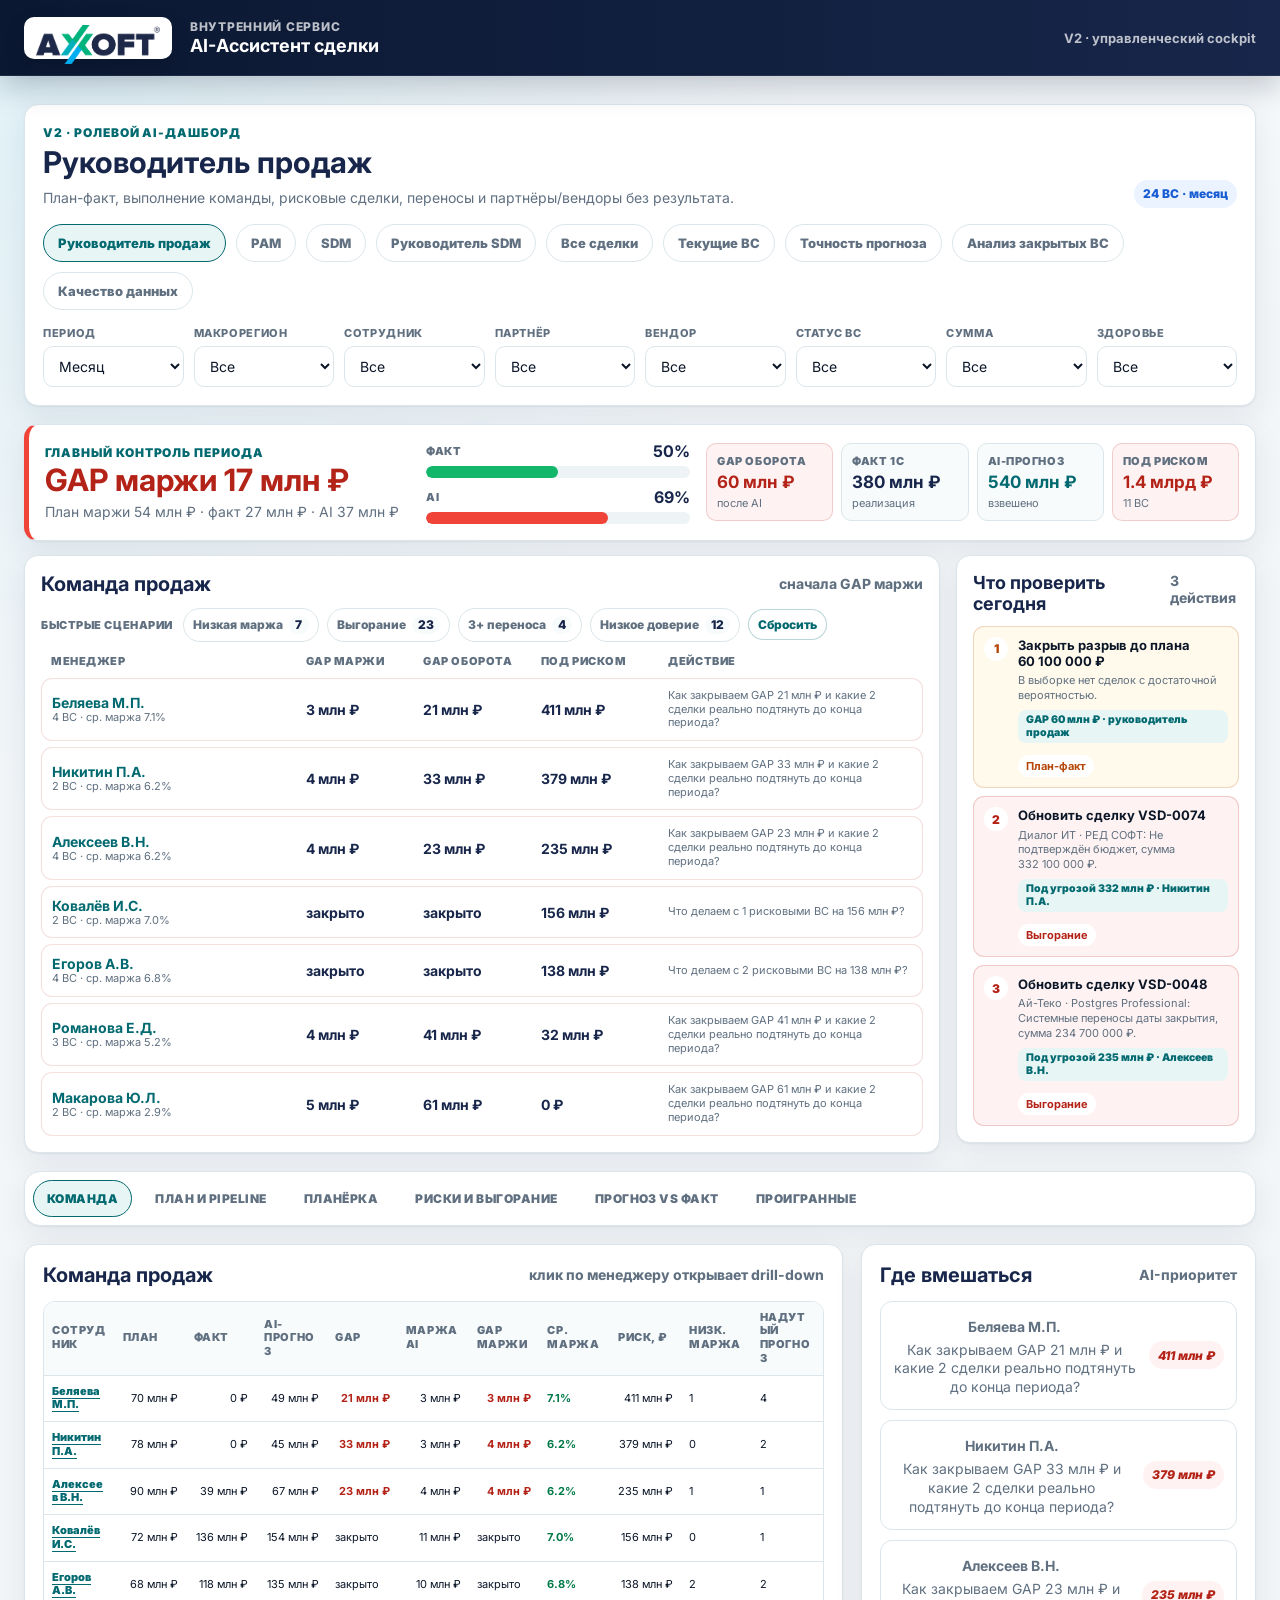
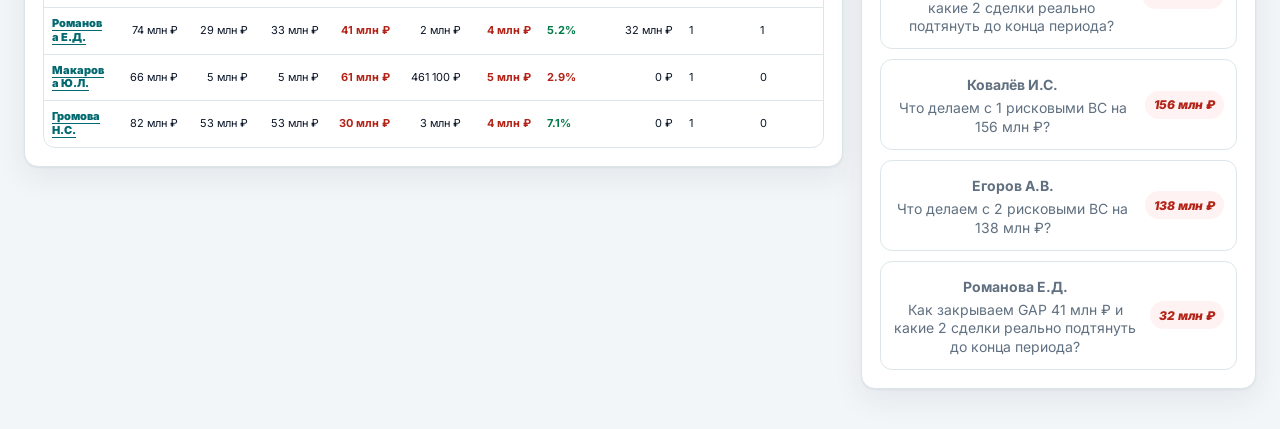
==== commit d38cc0d2: "Fix V2 dashboard filters" ====
--- a/v2.html
+++ b/v2.html
@@ -6,437 +6,153 @@
     <title>AI-Ассистент сделки V2</title>
     <link rel="preconnect" href="https://fonts.googleapis.com">
     <link rel="preconnect" href="https://fonts.gstatic.com" crossorigin>
-    <link href="https://fonts.googleapis.com/css2?family=Inter:wght@400;500;600;700&display=swap" rel="stylesheet">
+    <link href="https://fonts.googleapis.com/css2?family=Inter:wght@400;500;600;700;800;900&display=swap" rel="stylesheet">
     <style>
-/* CSS: Axoft corporate design system
-   Colors: deep navy header, Axoft teal #01696f, cyan accent, neutral work surfaces.
-   Typography: Inter, dense but readable B2B hierarchy.
-   Spacing: 16/24/32px rhythm, desktop-first with responsive collapse.
-   Components: cards, panels, tables, forms, status badges, task modal, filters.
-*/
-:root {
-  --color-bg: #F3F6F8;
-  --color-surface: #FFFFFF;
-  --color-surface-soft: #F8FBFC;
-  --color-border: #DCE6EA;
-  --color-border-strong: #B7CDD3;
-  --color-text: #0B1628;
-  --color-muted: #607080;
-  --color-primary: #01696f;
-  --color-primary-hover: #00545A;
-  --color-navy: #17264A;
-  --color-navy-2: #0B1832;
-  --color-cyan: #00A9E0;
-  --color-teal-soft: #E7F5F5;
-  --color-success: #12B76A;
-  --color-success-bg: #ECFDF5;
-  --color-success-text: #027A48;
-  --color-warning: #F79009;
-  --color-warning-bg: #FFFAEB;
-  --color-warning-text: #B54708;
-  --color-danger: #F04438;
-  --color-danger-bg: #FEF3F2;
-  --color-danger-text: #B42318;
-  --radius-card: 14px;
-  --radius-button: 8px;
-  --shadow-card: 0 10px 30px rgba(23, 38, 74, 0.08), 0 1px 2px rgba(23, 38, 74, 0.06);
-  --shadow-strong: 0 22px 46px rgba(11, 24, 50, 0.18);
-}
+      :root {
+        --color-bg: #F3F6F8;
+        --color-surface: #FFFFFF;
+        --color-surface-soft: #F8FBFC;
+        --color-border: #DCE6EA;
+        --color-border-strong: #B7CDD3;
+        --color-text: #0B1628;
+        --color-muted: #607080;
+        --color-primary: #01696f;
+        --color-primary-hover: #00545A;
+        --color-navy: #17264A;
+        --color-navy-2: #0B1832;
+        --color-cyan: #00A9E0;
+        --color-teal-soft: #E7F5F5;
+        --color-success: #12B76A;
+        --color-success-bg: #ECFDF5;
+        --color-success-text: #027A48;
+        --color-warning: #F79009;
+        --color-warning-bg: #FFFAEB;
+        --color-warning-text: #B54708;
+        --color-danger: #F04438;
+        --color-danger-bg: #FEF3F2;
+        --color-danger-text: #B42318;
+        --radius-card: 14px;
+        --radius-button: 8px;
+        --shadow-card: 0 10px 30px rgba(23, 38, 74, 0.08), 0 1px 2px rgba(23, 38, 74, 0.06);
+        --shadow-strong: 0 22px 46px rgba(11, 24, 50, 0.18);
+      }
 
-* { box-sizing: border-box; }
-body {
-  margin: 0;
-  background:
-    radial-gradient(circle at top left, rgba(0, 169, 224, 0.09), transparent 34%),
-    linear-gradient(180deg, #F7FAFB 0%, var(--color-bg) 320px);
-  color: var(--color-text);
-  font-family: 'Inter', -apple-system, BlinkMacSystemFont, sans-serif;
-  font-size: 14px;
-  letter-spacing: 0;
-}
-button, input { font: inherit; }
-button { cursor: pointer; }
-.app-header {
-  height: 76px;
-  background: linear-gradient(90deg, var(--color-navy-2), var(--color-navy));
-  border-bottom: 1px solid rgba(255,255,255,0.08);
-  display: flex;
-  align-items: center;
-  position: sticky;
-  top: 0;
-  z-index: 10;
-  box-shadow: 0 12px 30px rgba(11, 24, 50, 0.22);
-}
-.header-inner {
-  width: min(1440px, calc(100% - 48px));
-  margin: 0 auto;
-  display: grid;
-  grid-template-columns: 1fr auto minmax(220px, auto) auto;
-  align-items: center;
-  gap: 20px;
-}
-.system-title { display: flex; align-items: center; gap: 18px; min-width: 0; color: #fff; font-size: 18px; font-weight: 700; }
-.brand-logo-wrap { display: grid; place-items: center; width: 148px; height: 42px; border-radius: 10px; background: #fff; padding: 8px 12px; box-shadow: 0 8px 20px rgba(0,0,0,0.16); }
-.brand-logo { width: 124px; height: auto; display: block; }
-.product-name { display: grid; gap: 2px; min-width: 0; }
-.product-name span { color: rgba(255,255,255,0.72); font-size: 12px; font-weight: 600; letter-spacing: 0.05em; text-transform: uppercase; }
-.product-name strong { color: #fff; font-size: 18px; line-height: 1.15; }
-.selected-deal { color: rgba(255,255,255,0.72); font-weight: 600; overflow: hidden; text-overflow: ellipsis; white-space: nowrap; }
-.role-switch { display: inline-flex; gap: 4px; padding: 4px; border: 1px solid rgba(255,255,255,0.16); border-radius: 999px; background: rgba(255,255,255,0.08); }
-.role-button { border: 0; border-radius: 999px; background: transparent; color: rgba(255,255,255,0.72); padding: 8px 12px; font-size: 13px; font-weight: 750; white-space: nowrap; }
-.role-button.is-active { background: #fff; color: var(--color-navy); }
-.primary-button {
-  border: 0;
-  border-radius: var(--radius-button);
-  background: var(--color-primary);
-  color: #fff;
-  font-weight: 700;
-  padding: 12px 16px;
-  min-width: 128px;
-  transition: background 150ms ease, transform 150ms ease;
-  box-shadow: 0 10px 22px rgba(1,105,111,0.28);
-}
-.primary-button:hover { background: var(--color-primary-hover); }
-.primary-button:active { transform: translateY(1px); }
-.primary-button .spinner { display: none; width: 14px; height: 14px; border-radius: 999px; border: 2px solid rgba(255,255,255,0.45); border-top-color: #fff; animation: spin 0.7s linear infinite; margin-right: 8px; vertical-align: -2px; }
-.primary-button.is-loading .spinner { display: inline-block; }
-@keyframes spin { to { transform: rotate(360deg); } }
-.v2-intro { width: min(1440px, calc(100% - 48px)); margin: 28px auto 0; display: grid; gap: 16px; }
-.v2-hero { display: grid; grid-template-columns: minmax(0, 1fr) auto; gap: 24px; align-items: end; padding: 24px; border-radius: 18px; background: linear-gradient(135deg, #FFFFFF 0%, #EEF8F8 100%); border: 1px solid var(--color-border); box-shadow: var(--shadow-card); }
-.v2-hero span { color: var(--color-primary); font-size: 12px; font-weight: 900; letter-spacing: 0.08em; text-transform: uppercase; }
-.v2-hero h1 { margin: 8px 0 0; color: var(--color-navy); font-size: 30px; line-height: 1.1; }
-.v2-hero p { margin: 10px 0 0; color: var(--color-muted); line-height: 1.5; max-width: 760px; }
-.v2-status { border-radius: 999px; background: var(--color-navy); color: #fff; padding: 10px 14px; font-weight: 800; white-space: nowrap; }
-.v2-role-map { display: grid; grid-template-columns: repeat(4, minmax(0, 1fr)); gap: 12px; }
-.v2-role-card { padding: 16px; border: 1px solid var(--color-border); border-radius: 14px; background: #fff; box-shadow: var(--shadow-card); }
-.v2-role-card strong { display: block; color: var(--color-text); font-size: 16px; }
-.v2-role-card span { display: block; margin-top: 7px; color: var(--color-muted); line-height: 1.4; }
-.detail-subheader { position: sticky; top: 76px; z-index: 9; background: rgba(255, 255, 255, 0.96); border-bottom: 1px solid var(--color-border); box-shadow: 0 10px 28px rgba(23, 38, 74, 0.10); backdrop-filter: blur(10px); }
-.detail-subheader[hidden] { display: none; }
-.detail-subheader-inner { width: min(1440px, calc(100% - 48px)); min-height: 56px; margin: 0 auto; display: flex; align-items: center; justify-content: space-between; gap: 16px; }
-.detail-subheader-back { border: 1px solid var(--color-primary); border-radius: 999px; background: var(--color-primary); color: #fff; padding: 9px 14px; font-weight: 800; white-space: nowrap; }
-.detail-subheader-title { min-width: 0; display: grid; justify-items: end; gap: 2px; text-align: right; }
-.detail-subheader-title span { color: var(--color-muted); font-size: 11px; font-weight: 800; letter-spacing: 0.08em; text-transform: uppercase; }
-.detail-subheader-title strong { max-width: min(720px, 54vw); color: var(--color-navy); font-size: 16px; line-height: 1.25; overflow: hidden; text-overflow: ellipsis; white-space: nowrap; }
-.page { width: min(1440px, calc(100% - 48px)); margin: 32px auto; display: grid; gap: 20px; }
-.control-card, .card { background: var(--color-surface); border: 1px solid var(--color-border); border-radius: var(--radius-card); box-shadow: var(--shadow-card); }
-.control-card { padding: 24px; display: grid; gap: 20px; border-top: 4px solid var(--color-primary); }
-.control-top { display: grid; grid-template-columns: minmax(320px, 1fr) auto; gap: 20px; align-items: end; }
-.search-box { display: grid; gap: 8px; }
-.label, .search-box span { color: var(--color-muted); font-size: 12px; font-weight: 700; letter-spacing: 0.06em; text-transform: uppercase; }
-.search-box input { border: 1px solid var(--color-border); border-radius: var(--radius-button); padding: 12px 14px; outline: none; color: var(--color-text); background: #fff; }
-.search-box input:focus { border-color: var(--color-primary); box-shadow: 0 0 0 4px rgba(1,105,111,0.12); }
-.filter-row { display: flex; gap: 8px; flex-wrap: wrap; }
-.chip { border: 1px solid var(--color-border); border-radius: 999px; background: #fff; color: var(--color-muted); padding: 9px 13px; font-weight: 700; transition: background 150ms ease, border-color 150ms ease, color 150ms ease; }
-.chip:hover { background: #F9FAFB; }
-.chip.is-active { border-color: var(--color-primary); color: var(--color-primary); background: var(--color-teal-soft); }
-.summary-grid { display: grid; grid-template-columns: repeat(4, minmax(0, 1fr)); gap: 12px; }
-.summary-item { border: 1px solid var(--color-border); border-radius: 12px; padding: 16px; background: var(--color-surface-soft); }
-.summary-item span { color: var(--color-muted); font-size: 12px; font-weight: 700; text-transform: uppercase; letter-spacing: 0.04em; }
-.summary-item strong { display: block; margin-top: 7px; font-size: 24px; color: var(--color-navy); }
-.deal-list { display: grid; gap: 10px; max-height: none; overflow: auto; }
-.manager-group { display: grid; gap: 8px; }
-.manager-group + .manager-group { margin-top: 12px; padding-top: 12px; border-top: 1px solid #DFD9CF; }
-.manager-group-header { display: flex; justify-content: space-between; gap: 10px; align-items: center; color: var(--color-muted); font-size: 12px; font-weight: 800; text-transform: uppercase; letter-spacing: 0.04em; }
-.manager-group-header strong { color: var(--color-navy); font-size: 13px; letter-spacing: 0; text-transform: none; }
-.manager-group-header span { color: var(--color-danger-text); }
-.deal-row { width: 100%; border: 1px solid var(--color-border); border-radius: 12px; background: #fff; padding: 14px 16px; display: grid; grid-template-columns: auto minmax(0, 1fr) auto; align-items: center; gap: 12px; text-align: left; transition: background 150ms ease, border-color 150ms ease, transform 150ms ease, box-shadow 150ms ease; }
-.deal-row:hover, .deal-row.is-selected { background: #FAFDFD; border-color: var(--color-border-strong); box-shadow: 0 6px 18px rgba(23, 38, 74, 0.08); }
-.deal-row-main { min-width: 0; }
-.deal-row-main strong, .deal-row-main small { display: block; overflow: hidden; text-overflow: ellipsis; white-space: nowrap; }
-.deal-row-main small { color: var(--color-muted); margin-top: 2px; }
-.deal-row-meta { display: flex; flex-wrap: wrap; gap: 5px; margin-top: 8px; }
-.deal-row-meta em { font-style: normal; border-radius: 999px; background: #F4F7F8; color: var(--color-muted); padding: 3px 7px; font-size: 11px; font-weight: 700; }
-.deal-row-meta em.danger { background: var(--color-danger-bg); color: var(--color-danger-text); }
-.deal-row-score { font-weight: 700; }
-.deal-row-score small { display: block; margin-top: 2px; color: var(--color-danger-text); font-size: 11px; font-weight: 800; white-space: nowrap; }
-.deal-row-score.green, .metric-number.green { color: var(--color-success-text); }
-.deal-row-score.yellow, .metric-number.yellow { color: var(--color-warning-text); }
-.deal-row-score.red, .metric-number.red { color: var(--color-danger-text); }
-.hero-grid { display: grid; grid-template-columns: repeat(3, minmax(0, 1fr)); gap: 20px; }
-.card { padding: 28px; animation: fadeInUp 0.3s ease forwards; opacity: 0; }
-@keyframes fadeInUp { from { opacity: 0; transform: translateY(8px); } to { opacity: 1; transform: translateY(0); } }
-.metric-card { min-height: 172px; display: flex; flex-direction: column; justify-content: space-between; }
-.metric-number { font-size: 44px; font-weight: 800; margin-top: 16px; letter-spacing: -0.02em; }
-.metric-number.compact { font-size: 28px; }
-.metric-card p { color: var(--color-muted); margin: 12px 0 0; line-height: 1.45; }
-.progress-track { height: 10px; background: #E7EEF1; border-radius: 999px; overflow: hidden; margin-top: 18px; }
-.progress-fill { height: 100%; border-radius: inherit; width: 0; transition: width 0.8s ease-out; }
-.progress-fill.green { background: var(--color-success); }
-.progress-fill.yellow { background: var(--color-warning); }
-.progress-fill.red { background: var(--color-danger); }
-.health-badge { display: inline-flex; align-items: center; gap: 8px; width: max-content; margin-top: 18px; border-radius: 999px; padding: 8px 11px; font-weight: 700; }
-.health-badge.green { color: var(--color-success-text); background: var(--color-success-bg); }
-.health-badge.yellow { color: var(--color-warning-text); background: var(--color-warning-bg); }
-.health-badge.red { color: var(--color-danger-text); background: var(--color-danger-bg); }
-.status-dot, .risk-dot { width: 9px; height: 9px; border-radius: 999px; display: inline-block; flex: 0 0 auto; }
-.status-dot.green { background: var(--color-success); }
-.status-dot.yellow { background: var(--color-warning); }
-.status-dot.red { background: var(--color-danger); }
-.context-card { display: grid; grid-template-columns: repeat(4, minmax(0, 1fr)); gap: 24px; border-left: 4px solid var(--color-primary); }
-.context-card strong { display: block; margin-top: 8px; font-size: 15px; line-height: 1.35; }
-.content-grid { display: grid; grid-template-columns: 1fr 1fr; gap: 20px; }
-.panel-heading { display: flex; justify-content: space-between; gap: 12px; align-items: center; margin-bottom: 16px; }
-.panel-heading h2 { margin: 0; font-size: 18px; font-weight: 750; color: var(--color-navy); }
-.panel-heading span { color: var(--color-muted); font-size: 12px; font-weight: 600; }
-.risk-list { list-style: none; padding: 0; margin: 0; display: grid; gap: 8px; }
-.risk-item { display: grid; grid-template-columns: auto minmax(0, 1fr); gap: 12px; padding: 14px; border-radius: 12px; transition: background 150ms ease; }
-.risk-item:hover { background: #F9FAFB; }
-.risk-dot.critical { background: var(--color-danger); }
-.risk-dot.high { background: var(--color-warning); }
-.risk-dot.medium { background: #98A2B3; }
-.risk-item strong { display: block; font-weight: 600; }
-.risk-item small { display: block; color: var(--color-muted); margin-top: 4px; line-height: 1.45; }
-.risk-item.critical { background: var(--color-danger-bg); border: 1px solid rgba(185, 28, 28, 0.18); box-shadow: inset 3px 0 0 var(--color-danger); }
-.risk-severity { font-weight: 800; }
-.risk-severity.critical { color: var(--color-danger-text); }
-.risk-severity.high { color: var(--color-warning-text); }
-.risk-severity.medium { color: var(--color-muted); }
-.factor-rating-list { display: grid; gap: 12px; }
-.factor-rating-row { display: grid; grid-template-columns: minmax(0, 1fr) 48px auto; gap: 12px; align-items: center; }
-.factor-rating-row span:first-child { color: var(--color-text); overflow: hidden; text-overflow: ellipsis; white-space: nowrap; }
-.factor-rating-row strong.plus, .weight-row .plus { color: var(--color-success-text); }
-.factor-rating-row strong.minus, .weight-row .minus { color: var(--color-danger-text); }
-.dot-rating { display: inline-flex; gap: 4px; }
-.dot-rating i { width: 8px; height: 8px; border-radius: 999px; background: #EAECF0; }
-.dot-rating i.filled { background: var(--color-primary); }
-.empty-state { color: var(--color-muted); background: #F9FAFB; border: 1px dashed var(--color-border); border-radius: 10px; padding: 14px; }
-.recommendations-card { padding-bottom: 18px; }
-.tabs { display: flex; gap: 18px; border-bottom: 1px solid var(--color-border); margin: -4px -4px 18px; padding: 0 4px; }
-.tab { border: 0; background: transparent; color: var(--color-muted); font-weight: 600; padding: 0 0 12px; border-bottom: 2px solid transparent; transition: color 150ms ease, border-color 150ms ease; }
-.tab:hover, .tab.is-active { color: var(--color-primary); }
-.tab.is-active { border-bottom-color: var(--color-primary); }
-.tab-panel { display: none; opacity: 0; transition: opacity 200ms ease; }
-.tab-panel.is-active { display: block; opacity: 1; }
-.recommendation-list { list-style: none; padding: 0; margin: 0; display: grid; gap: 10px; }
-.recommendation-card { display: grid; grid-template-columns: auto minmax(0, 1fr) auto; gap: 14px; align-items: start; border: 1px solid var(--color-border); border-radius: 12px; padding: 16px; background: #fff; transition: background 150ms ease, border-color 150ms ease, box-shadow 150ms ease; }
-.recommendation-card:hover { background: #FAFDFD; border-color: var(--color-border-strong); box-shadow: 0 8px 18px rgba(23, 38, 74, 0.08); }
-.rec-index { width: 28px; height: 28px; display: grid; place-items: center; border-radius: 999px; background: var(--color-teal-soft); color: var(--color-primary); font-weight: 800; font-size: 13px; }
-.rec-text { line-height: 1.5; }
-.recommendation-toolbar { display: flex; justify-content: space-between; gap: 16px; align-items: center; margin-bottom: 14px; padding: 14px; border: 1px solid var(--color-border); border-radius: 12px; background: #FAFDFD; }
-.recommendation-toolbar strong { display: block; color: var(--color-navy); }
-.recommendation-toolbar span { display: block; color: var(--color-muted); font-size: 13px; margin-top: 3px; }
-.priority-badge { border-radius: 999px; padding: 5px 9px; font-size: 12px; font-weight: 700; white-space: nowrap; }
-.priority-badge.high { background: var(--color-danger-bg); color: var(--color-danger-text); }
-.priority-badge.medium { background: var(--color-warning-bg); color: var(--color-warning-text); }
-.task-create-button { border: 1px solid rgba(1,105,111,0.24); border-radius: var(--radius-button); background: var(--color-teal-soft); color: var(--color-primary); font-weight: 800; padding: 8px 12px; white-space: nowrap; transition: background 150ms ease, border-color 150ms ease; }
-.task-create-button:hover { background: #D5ECEE; border-color: var(--color-primary); }
-.tasks-card { display: grid; gap: 14px; }
-.task-list { display: grid; gap: 10px; }
-.task-row { border: 1px solid var(--color-border); border-radius: 10px; padding: 14px; display: grid; grid-template-columns: minmax(0, 1fr) auto; gap: 12px; background: #fff; }
-.task-row strong { display: block; margin-bottom: 5px; }
-.task-meta { color: var(--color-muted); font-size: 13px; line-height: 1.45; }
-.task-checklist { margin: 10px 0 0; padding: 0; list-style: none; display: grid; gap: 6px; color: var(--color-text); }
-.task-checklist li { display: grid; grid-template-columns: auto minmax(0, 1fr); gap: 8px; align-items: start; font-size: 13px; line-height: 1.35; }
-.task-checklist li::before { content: ""; width: 14px; height: 14px; margin-top: 2px; border: 1px solid var(--color-border-strong); border-radius: 4px; background: #fff; }
-.task-status-select { border: 1px solid var(--color-border); border-radius: var(--radius-button); padding: 8px 9px; background: #fff; color: var(--color-text); }
-.task-empty { color: var(--color-muted); background: #F9FAFB; border: 1px dashed var(--color-border); border-radius: 10px; padding: 14px; }
-.modal-backdrop { position: fixed; inset: 0; display: none; place-items: center; background: rgba(16,24,40,0.42); z-index: 50; padding: 20px; }
-.modal-backdrop.is-open { display: grid; }
-.task-modal { width: min(620px, 100%); background: #fff; border-radius: 16px; box-shadow: var(--shadow-strong); border: 1px solid var(--color-border); overflow: hidden; }
-.modal-header { padding: 20px 22px; border-bottom: 1px solid var(--color-border); display: flex; justify-content: space-between; gap: 12px; align-items: center; background: linear-gradient(90deg, var(--color-navy-2), var(--color-navy)); color: #fff; }
-.modal-header h2 { margin: 0; font-size: 18px; }
-.modal-close { border: 0; background: transparent; color: var(--color-muted); font-size: 24px; line-height: 1; }
-.task-form { padding: 22px; display: grid; gap: 14px; }
-.form-grid { display: grid; grid-template-columns: 1fr 1fr; gap: 14px; }
-.form-field { display: grid; gap: 7px; }
-.form-field.full { grid-column: 1 / -1; }
-.form-field label { color: var(--color-muted); font-size: 12px; font-weight: 600; letter-spacing: 0.05em; text-transform: uppercase; }
-.form-field input, .form-field textarea, .form-field select { width: 100%; border: 1px solid var(--color-border); border-radius: var(--radius-button); padding: 10px 11px; outline: none; color: var(--color-text); background: #fff; }
-.form-field textarea { min-height: 92px; resize: vertical; }
-.form-field input:focus, .form-field textarea:focus, .form-field select:focus { border-color: var(--color-primary); box-shadow: 0 0 0 3px rgba(37,99,235,0.12); }
-.checklist-preview { margin-top: 2px; padding: 12px; border: 1px solid var(--color-border); border-radius: 12px; background: #F9FAFB; }
-.checklist-preview ul { margin: 8px 0 0; padding: 0; list-style: none; display: grid; gap: 8px; }
-.checklist-preview li { display: grid; grid-template-columns: auto minmax(0, 1fr); gap: 8px; color: var(--color-text); line-height: 1.35; }
-.checklist-preview li::before { content: ""; width: 14px; height: 14px; margin-top: 2px; border: 1px solid var(--color-border-strong); border-radius: 4px; background: #fff; }
-.modal-actions { display: flex; justify-content: flex-end; gap: 10px; padding-top: 4px; }
-.secondary-button { border: 1px solid var(--color-border); border-radius: var(--radius-button); background: #fff; color: var(--color-text); font-weight: 600; padding: 10px 14px; }
-.toast { position: fixed; right: 24px; bottom: 24px; z-index: 60; background: var(--color-text); color: #fff; border-radius: 10px; padding: 12px 14px; box-shadow: var(--shadow-card); opacity: 0; transform: translateY(8px); pointer-events: none; transition: opacity 180ms ease, transform 180ms ease; }
-.toast.is-visible { opacity: 1; transform: translateY(0); }
-.methodology summary { cursor: pointer; font-weight: 600; font-size: 16px; }
-.methodology-body { margin-top: 16px; color: var(--color-muted); }
-.weights-table { display: grid; gap: 1px; border: 1px solid var(--color-border); border-radius: 10px; overflow: hidden; margin-top: 14px; }
-.weight-row { display: grid; grid-template-columns: 150px minmax(0, 1fr) 64px; gap: 12px; padding: 10px 12px; background: #fff; color: var(--color-text); align-items: center; }
-.weight-row span { color: var(--color-muted); font-size: 12px; }
-.weight-row strong { font-weight: 500; }
-.weight-row em { font-style: normal; text-align: right; font-weight: 700; }
+      * { box-sizing: border-box; }
 
-.workspace-grid { display: grid; grid-template-columns: minmax(0, 1fr) 320px; gap: 16px; align-items: start; }
-.main-column { display: grid; gap: 16px; min-width: 0; }
-.filter-panel { position: sticky; top: 100px; padding: 24px; display: grid; gap: 20px; max-height: calc(100vh - 124px); overflow: auto; border-top: 4px solid var(--color-primary); }
-.filter-panel h2 { margin: 0; font-size: 16px; font-weight: 600; }
-.filter-panel-header { display: flex; align-items: center; justify-content: space-between; gap: 12px; }
-.clear-button { border: 0; background: transparent; color: var(--color-primary); font-weight: 600; padding: 0; }
-.filter-group { display: grid; gap: 8px; }
-.filter-search { width: 100%; border: 1px solid var(--color-border); border-radius: var(--radius-button); padding: 11px 12px; outline: none; }
-.filter-search:focus { border-color: var(--color-primary); box-shadow: 0 0 0 4px rgba(1,105,111,0.12); }
-.option-list { display: grid; gap: 6px; max-height: 166px; overflow: auto; padding-right: 2px; }
-.option-row { display: grid; grid-template-columns: auto minmax(0, 1fr) auto; align-items: center; gap: 8px; padding: 8px; border-radius: 8px; color: var(--color-text); transition: background 150ms ease; }
-.option-row:hover { background: #F9FAFB; }
-.option-row input { width: 16px; height: 16px; accent-color: var(--color-primary); }
-.option-row span { overflow: hidden; text-overflow: ellipsis; white-space: nowrap; }
-.option-count { color: var(--color-muted); font-size: 12px; }
-.active-filter-summary { color: var(--color-muted); font-size: 13px; line-height: 1.45; padding: 10px 12px; background: #F9FAFB; border: 1px solid var(--color-border); border-radius: 10px; }
-.cap-note { color: var(--color-muted); font-size: 12px; margin-top: 8px; line-height: 1.35; }
-.deal-list { max-height: 360px; }
+      body {
+        margin: 0;
+        background:
+          radial-gradient(circle at top left, rgba(0, 169, 224, 0.09), transparent 34%),
+          linear-gradient(180deg, #F7FAFB 0%, var(--color-bg) 320px);
+        color: var(--color-text);
+        font-family: Inter, -apple-system, BlinkMacSystemFont, "Segoe UI", sans-serif;
+        font-size: 14px;
+      }
 
-@media (max-width: 1020px) {
-  .workspace-grid { grid-template-columns: 1fr; }
-  .filter-panel { position: static; max-height: none; }
-}
-@media (max-width: 768px) {
-  .header-inner, .page { width: calc(100% - 32px); }
-  .header-inner { grid-template-columns: 1fr; gap: 4px; height: auto; padding: 12px 0; }
-  .app-header { height: auto; }
-  .primary-button { width: 100%; margin-top: 8px; }
-  .control-top, .hero-grid, .content-grid, .context-card, .summary-grid { grid-template-columns: 1fr; }
-  .page { margin: 16px auto; }
-  .card, .control-card { padding: 18px; }
-  .weight-row { grid-template-columns: 1fr; }
-  .recommendation-card { grid-template-columns: auto minmax(0, 1fr); }
-  .priority-badge, .task-create-button { grid-column: 2; width: max-content; }
-  .form-grid, .task-row { grid-template-columns: 1fr; }
-}
+      button,
+      input,
+      select {
+        font: inherit;
+      }
 
-/* CRM workspace redesign: left deal list, compact filter strip, deal-first content */
-.crm-layout { display: grid; grid-template-columns: 420px minmax(0, 1fr); gap: 24px; align-items: start; }
-.crm-layout.all-deals-mode { grid-template-columns: 1fr; }
-.crm-layout.all-deals-mode .deal-sidebar { display: none; }
-.deal-sidebar { position: sticky; top: 100px; height: calc(100vh - 124px); overflow: hidden; display: grid; grid-template-rows: auto auto auto minmax(0, 1fr); gap: 18px; padding: 24px; background: #F4F1EB; border: 1px solid #DFD9CF; border-radius: 18px; box-shadow: var(--shadow-card); }
-.sidebar-title { display: grid; gap: 4px; }
-.sidebar-title span, .section-kicker { color: var(--color-muted); font-size: 12px; font-weight: 800; letter-spacing: 0.06em; text-transform: uppercase; }
-.sidebar-title strong { font-size: 24px; color: var(--color-navy); }
-.deal-workspace { min-width: 0; display: grid; gap: 20px; }
-.workspace-header { display: grid; grid-template-columns: minmax(280px, 1fr) minmax(520px, 0.9fr); gap: 24px; align-items: end; }
-.workspace-header h1 { margin: 8px 0 0; font-size: 28px; line-height: 1.15; color: var(--color-navy); letter-spacing: -0.01em; }
-.role-note { margin: 10px 0 0; color: var(--color-muted); line-height: 1.45; }
-.leader-dashboard { display: grid; grid-template-columns: repeat(4, minmax(0, 1fr)); gap: 14px; }
-.leader-card { border: 1px solid var(--color-border); border-radius: 12px; background: #fff; padding: 16px; }
-.leader-card span { display: block; color: var(--color-muted); font-size: 11px; font-weight: 800; letter-spacing: 0.05em; text-transform: uppercase; }
-.leader-card strong { display: block; margin-top: 8px; color: var(--color-navy); font-size: 24px; line-height: 1.1; }
-.leader-card small { display: block; margin-top: 7px; color: var(--color-muted); line-height: 1.35; }
-.leader-card.danger { background: var(--color-danger-bg); border-color: rgba(185,28,28,0.18); }
-.leader-card.danger strong { color: var(--color-danger-text); }
-.filter-strip { position: sticky; top: 92px; z-index: 40; display: grid; grid-template-columns: 260px minmax(0, 1fr) max-content; gap: 16px; align-items: center; padding: 14px 16px; border-top: 0; overflow: visible; }
-body.all-deals-detail-open .filter-strip { top: 144px; }
-.filter-strip-meta { display: grid; gap: 3px; min-width: 150px; }
-.filter-strip-meta strong { color: var(--color-navy); }
-.filter-strip-meta span { color: var(--color-muted); font-size: 12px; }
-.filter-dropdown-row { display: flex; gap: 10px; align-items: center; flex-wrap: wrap; min-width: 0; overflow: visible; padding: 0; }
-.filter-dropdown { position: relative; z-index: 41; }
-.filter-dropdown summary { list-style: none; cursor: pointer; border: 1px solid var(--color-border); border-radius: 999px; padding: 9px 12px; min-width: 128px; max-width: 220px; background: #fff; color: var(--color-text); font-weight: 750; display: flex; justify-content: space-between; gap: 10px; align-items: center; white-space: nowrap; overflow: hidden; text-overflow: ellipsis; }
-.filter-dropdown summary::-webkit-details-marker { display: none; }
-.filter-dropdown summary:focus { outline: none; }
-.filter-dropdown summary:focus-visible { border-color: var(--color-primary); box-shadow: 0 0 0 4px rgba(1,105,111,0.10); }
-.filter-dropdown summary::after { content: "⌄"; color: var(--color-primary); font-weight: 900; }
-.filter-dropdown[open] summary { border-color: var(--color-primary); box-shadow: 0 0 0 4px rgba(1,105,111,0.10); }
-.filter-menu { position: absolute; z-index: 80; top: calc(100% + 8px); left: 0; width: min(300px, calc(100vw - 48px)); padding: 12px; background: #fff; border: 1px solid var(--color-border); border-radius: 14px; box-shadow: var(--shadow-strong); display: grid; gap: 10px; }
-.filter-dropdown.align-right .filter-menu { left: auto; right: 0; }
-.filter-menu .option-list { max-height: min(240px, calc(100vh - 300px)); overflow: auto; overscroll-behavior: contain; }
-.deal-detail-layout { display: grid; grid-template-columns: minmax(0, 1fr); gap: 20px; align-items: start; }
-.deal-main-column { display: grid; gap: 20px; min-width: 0; }
-.deal-hero-card { padding: 32px; }
-.deal-hero { display: grid; grid-template-columns: minmax(0, 1fr) clamp(132px, 14vw, 168px); gap: 28px; align-items: start; }
-.deal-kicker { color: var(--color-muted); font-size: 13px; font-weight: 800; letter-spacing: 0.05em; text-transform: uppercase; }
-.deal-title { margin: 8px 0 8px; font-size: clamp(30px, 3vw, 44px); line-height: 1.08; color: var(--color-text); letter-spacing: -0.02em; overflow-wrap: anywhere; }
-.deal-subtitle { color: var(--color-muted); font-size: clamp(16px, 1.4vw, 18px); line-height: 1.4; overflow-wrap: anywhere; }
-.score-donut { width: clamp(132px, 14vw, 168px); height: clamp(132px, 14vw, 168px); border-radius: 50%; display: grid; place-items: center; background: conic-gradient(var(--score-color) calc(var(--score) * 1%), #E7E2DA 0); justify-self: end; position: relative; }
-.score-donut::after { content: ""; position: absolute; inset: 14px; border-radius: 50%; background: #fff; }
-.score-donut-inner { position: relative; z-index: 1; display: grid; justify-items: center; gap: 2px; }
-.score-donut-value { font-size: clamp(34px, 3.5vw, 42px); font-weight: 900; color: var(--color-text); letter-spacing: -0.03em; }
-.score-donut-label { color: var(--color-muted); font-size: 13px; font-weight: 800; }
-.deal-badges { display: flex; flex-wrap: wrap; gap: 10px; margin-top: 24px; align-items: center; max-width: 100%; }
-.deal-badges .health-badge { margin-top: 0; min-height: 34px; padding: 7px 11px; font-size: 14px; line-height: 1; }
-.deal-badges .priority-badge { display: inline-flex; align-items: center; min-height: 34px; padding: 7px 11px; font-size: 13px; line-height: 1; max-width: 100%; }
-.deal-detail-grid { display: grid; grid-template-columns: repeat(4, minmax(0, 1fr)); gap: 14px; margin-top: 26px; }
-.deal-detail-item { border: 1px solid var(--color-border); border-radius: 12px; padding: 14px; background: #fff; min-height: 88px; min-width: 0; overflow: hidden; }
-.deal-detail-item span { display: block; color: var(--color-muted); font-size: 11px; font-weight: 800; letter-spacing: 0.05em; text-transform: uppercase; }
-.deal-detail-item strong { display: block; margin-top: 8px; color: var(--color-text); font-size: clamp(15px, 1.15vw, 17px); line-height: 1.2; overflow-wrap: break-word; hyphens: auto; }
-.insight-card { position: sticky; top: 100px; display: grid; gap: 22px; }
-.impact-list { border: 1px solid var(--color-border); border-radius: 12px; overflow: hidden; }
-.impact-row { display: grid; grid-template-columns: minmax(0, 1fr) 54px; gap: 12px; align-items: center; padding: 13px 16px; border-bottom: 1px solid var(--color-border); }
-.impact-row:last-child { border-bottom: 0; }
-.impact-row span { color: var(--color-text); line-height: 1.35; }
-.impact-row strong { text-align: right; font-size: 18px; }
-.impact-row strong.plus { color: var(--color-success-text); }
-.impact-row strong.minus { color: var(--color-danger-text); }
-.score-explain summary { cursor: pointer; display: flex; justify-content: space-between; gap: 16px; align-items: center; color: var(--color-navy); font-size: 18px; font-weight: 800; }
-.score-explain summary::-webkit-details-marker { display: none; }
-.score-explain summary::after { content: "⌄"; color: var(--color-primary); font-size: 18px; }
-.score-explain[open] summary::after { transform: rotate(180deg); }
-.score-explain-body { display: grid; grid-template-columns: repeat(2, minmax(0, 1fr)); gap: 20px; margin-top: 18px; }
-.score-explain h3 { margin: 0 0 12px; color: var(--color-text); font-size: 16px; }
-.deals-table-card { display: grid; gap: 16px; }
-.all-deals-summary { display: grid; grid-template-columns: repeat(4, minmax(0, 1fr)); gap: 10px; }
-.all-deals-summary-item { border: 1px solid var(--color-border); border-radius: 12px; padding: 12px 14px; background: var(--color-surface-soft); }
-.all-deals-summary-item span { display: block; color: var(--color-muted); font-size: 11px; font-weight: 800; letter-spacing: 0.06em; text-transform: uppercase; }
-.all-deals-summary-item strong { display: block; margin-top: 5px; color: var(--color-navy); font-size: 22px; line-height: 1.15; white-space: nowrap; overflow: hidden; text-overflow: ellipsis; }
-.active-filter-strip { display: flex; flex-wrap: wrap; gap: 8px; align-items: center; min-height: 30px; }
-.active-filter-strip strong { margin-right: 2px; color: var(--color-muted); font-size: 12px; text-transform: uppercase; letter-spacing: 0.06em; }
-.active-filter-chip { display: inline-flex; align-items: center; min-height: 28px; border-radius: 999px; padding: 5px 10px; background: #EAF7F6; color: var(--color-primary); font-size: 12px; font-weight: 800; }
-.active-filter-chip.is-empty { background: var(--color-surface-soft); color: var(--color-muted); }
-.table-help { display: flex; justify-content: space-between; gap: 12px; align-items: center; color: var(--color-muted); font-size: 12px; }
-.table-help strong { color: var(--color-primary); }
-.deals-table-wrap { overflow-x: auto; border: 1px solid var(--color-border); border-radius: 12px; background: #fff; }
-.deals-table { width: 100%; border-collapse: collapse; table-layout: fixed; }
-.deals-table th, .deals-table td { padding: 10px 9px; border-bottom: 1px solid var(--color-border); text-align: left; vertical-align: middle; font-size: 12px; line-height: 1.25; }
-.deals-table th { position: sticky; top: 0; z-index: 1; background: var(--color-surface-soft); color: var(--color-muted); font-size: 11px; font-weight: 800; letter-spacing: 0.05em; text-transform: uppercase; }
-.deals-table th.resizable-th { position: sticky; }
-.deals-table td { overflow: hidden; text-overflow: ellipsis; }
-.deals-table tr:last-child td { border-bottom: 0; }
-.deals-table tbody tr { cursor: pointer; transition: background 150ms ease; }
-.deals-table tbody tr:hover { background: #FAFDFD; }
-.deals-table tbody tr.is-selected { background: #EAF7F6; box-shadow: inset 4px 0 0 var(--color-primary); }
-.deals-table tbody tr.is-selected td { background: #EAF7F6; font-weight: 700; }
-.deals-table .num-cell { text-align: right; white-space: nowrap; }
-.deals-table .tight-cell { width: 64px; text-align: center; }
-.deals-table .id-cell { width: 84px; white-space: nowrap; }
-.deals-table .client-cell { width: 13%; }
-.deals-table .stage-cell { width: 10%; }
-.deals-table .money-cell { width: 9%; }
-.deals-table .status-cell { width: 8%; }
-.table-sort { border: 0; background: transparent; color: inherit; font: inherit; text-transform: inherit; letter-spacing: inherit; padding: 0; text-align: left; }
-.table-sort::after { content: "↕"; margin-left: 5px; color: var(--color-primary); font-size: 10px; }
-.column-resizer { position: absolute; top: 0; right: -4px; z-index: 2; width: 8px; height: 100%; cursor: col-resize; user-select: none; touch-action: none; }
-.column-resizer::after { content: ""; position: absolute; top: 20%; right: 3px; width: 1px; height: 60%; background: transparent; }
-.deals-table th:hover .column-resizer::after { background: var(--color-border-strong); }
-.deals-table.is-resizing, .deals-table.is-resizing * { cursor: col-resize !important; user-select: none; }
-.status-pill { display: inline-flex; align-items: center; gap: 6px; border-radius: 999px; padding: 5px 8px; font-size: 12px; font-weight: 800; white-space: nowrap; }
-.status-pill.green { background: var(--color-success-bg); color: var(--color-success-text); }
-.status-pill.yellow { background: var(--color-warning-bg); color: var(--color-warning-text); }
-.status-pill.red { background: var(--color-danger-bg); color: var(--color-danger-text); }
-.deal-preview, .deals-table-card { scroll-margin-top: 164px; }
-.deal-preview { margin-top: 18px; }
-.action-card { display: grid; gap: 16px; }
-.action-tabs { display: flex; gap: 18px; border-bottom: 1px solid var(--color-border); }
-.action-tabs .tab { padding-bottom: 12px; }
-@media (max-width: 1180px) {
-  .crm-layout, .deal-detail-layout, .workspace-header, .leader-dashboard { grid-template-columns: 1fr; }
-  .header-inner { grid-template-columns: 1fr; height: auto; padding: 14px 0; }
-  .app-header { height: auto; }
-  .detail-subheader { top: 0; }
-  .v2-hero, .v2-role-map { grid-template-columns: 1fr; }
-  .deal-sidebar, .insight-card { position: static; height: auto; max-height: none; }
-  .filter-dropdown-row { flex-wrap: wrap; overflow-x: visible; }
-  .all-deals-summary { grid-template-columns: repeat(2, minmax(0, 1fr)); }
-}
-@media (max-width: 820px) {
-  .deal-hero, .deal-detail-grid, .filter-strip, .score-explain-body { grid-template-columns: 1fr; }
-  .all-deals-summary { grid-template-columns: 1fr; }
-  .detail-subheader-inner { width: calc(100% - 32px); align-items: flex-start; flex-direction: column; padding: 10px 0; }
-  .detail-subheader-title { justify-items: start; text-align: left; }
-  .detail-subheader-title strong { max-width: 100%; }
-  .deals-table-wrap { overflow: auto; }
-  .deals-table { min-width: 1120px; }
-  .score-donut { justify-self: start; }
-  .filter-menu { position: static; width: 100%; box-shadow: none; margin-top: 8px; }
-}
+      button {
+        cursor: pointer;
+      }
 
-</style>
-    <link rel="stylesheet" href="v2.css?v=20260617-stability3">
+      .app-header {
+        position: sticky;
+        top: 0;
+        z-index: 100;
+        min-height: 76px;
+        background: linear-gradient(90deg, var(--color-navy-2), var(--color-navy));
+        border-bottom: 1px solid rgba(255, 255, 255, 0.08);
+        box-shadow: 0 12px 30px rgba(11, 24, 50, 0.22);
+        display: flex;
+        align-items: center;
+      }
+
+      .header-inner {
+        width: min(1480px, calc(100% - 48px));
+        margin: 0 auto;
+        display: flex;
+        align-items: center;
+        justify-content: space-between;
+        gap: 20px;
+      }
+
+      .system-title {
+        display: flex;
+        align-items: center;
+        gap: 18px;
+        min-width: 0;
+      }
+
+      .brand-logo-wrap {
+        display: grid;
+        place-items: center;
+        width: 148px;
+        height: 42px;
+        border-radius: 10px;
+        background: #fff;
+        padding: 8px 12px;
+        box-shadow: 0 8px 20px rgba(0, 0, 0, 0.16);
+        flex: 0 0 auto;
+      }
+
+      .brand-logo {
+        width: 124px;
+        height: auto;
+        display: block;
+      }
+
+      .product-name {
+        display: grid;
+        gap: 2px;
+        min-width: 0;
+      }
+
+      .product-name span {
+        color: rgba(255, 255, 255, 0.72);
+        font-size: 12px;
+        font-weight: 800;
+        letter-spacing: 0.06em;
+        text-transform: uppercase;
+      }
+
+      .product-name strong {
+        color: #fff;
+        font-size: 18px;
+        line-height: 1.15;
+      }
+
+      .header-meta {
+        color: rgba(255, 255, 255, 0.72);
+        font-size: 13px;
+        font-weight: 700;
+        white-space: nowrap;
+      }
+
+      @media (max-width: 760px) {
+        .header-inner {
+          width: min(100% - 24px, 1480px);
+        }
+
+        .brand-logo-wrap {
+          width: 112px;
+        }
+
+        .brand-logo {
+          width: 94px;
+        }
+
+        .header-meta {
+          display: none;
+        }
+      }
+    </style>
+    <link rel="stylesheet" href="v2.css?v=20260619-filters1">
   </head>
   <body>
-    <!-- HTML: Header -->
     <header class="app-header">
       <div class="header-inner">
         <div class="system-title">
@@ -445,5673 +161,14 @@
           </div>
           <div class="product-name">
             <span>Внутренний сервис</span>
-            <strong>AI-Ассистент сделки V2</strong>
+            <strong>AI-Ассистент сделки</strong>
           </div>
         </div>
-        <div class="role-switch" aria-label="Режим работы">
-          <button class="role-button is-active" type="button" data-role="manager">Рабочее место менеджера</button>
-          <button class="role-button" type="button" data-role="leader">Панель руководителя</button>
-          <button class="role-button" type="button" data-role="allDeals">Все сделки</button>
-        </div>
-        <div class="selected-deal" id="selectedDealName">Загрузка сделки</div>
-        <button class="primary-button" id="recalculateButton"><span class="spinner"></span>Пересчитать</button>
+        <div class="header-meta">V2 · управленческий cockpit</div>
       </div>
     </header>
-    <div class="detail-subheader" id="detailSubheader" hidden>
-      <div class="detail-subheader-inner">
-        <button class="detail-subheader-back" type="button" id="detailSubheaderBack">← Все сделки</button>
-        <div class="detail-subheader-title">
-          <span>Карточка сделки</span>
-          <strong id="detailSubheaderTitle">Сделка</strong>
-        </div>
-      </div>
-    </div>
-
-    <section class="v2-intro" aria-label="Старт V2">
-      <div class="v2-hero">
-        <div>
-          <span>V2 · Ролевые AI-дашборды</span>
-          <h1>Управление возможными сделками, план-фактом и рисками команды</h1>
-          <p>Новая версия развивается отдельно от стабильного MVP: фокус смещается от карточки сделки к ролевым панелям для руководителя продаж, PAM, SDM и руководителя SDM.</p>
-        </div>
-        <div class="v2-status">Прототипируется отдельно</div>
-      </div>
-      <div class="v2-role-map">
-        <article class="v2-role-card"><strong>Руководитель продаж</strong><span>План-факт, прогноз AI, разрыв до плана, рисковые сделки и команда.</span></article>
-        <article class="v2-role-card"><strong>PAM</strong><span>Партнёры, конверсия, маржа, партнёры без результата.</span></article>
-        <article class="v2-role-card"><strong>SDM</strong><span>Вендорская воронка, сделки без движения, выгорание и зоны роста.</span></article>
-        <article class="v2-role-card"><strong>Руководитель SDM</strong><span>Эффективность SDM-команды, маржа вендоров и прогноз направлений.</span></article>
-      </div>
-    </section>
-
-    <!-- HTML: Deal workspace -->
-    <main class="page crm-layout">
-      <aside class="deal-sidebar" aria-label="Список сделок">
-        <div class="sidebar-title">
-          <span>Pipeline</span>
-          <strong>Сделки</strong>
-        </div>
-        <label class="search-box">
-          <span>Поиск</span>
-          <input id="searchInput" type="search" placeholder="ID, клиент, партнер, менеджер">
-        </label>
-        <div class="filter-row" id="healthFilters">
-          <button class="chip is-active" data-health="all">Все</button>
-          <button class="chip" data-health="green">Зеленые</button>
-          <button class="chip" data-health="yellow">Желтые</button>
-          <button class="chip" data-health="red">Красные</button>
-        </div>
-        <div class="deal-list" id="dealList" aria-label="Список сделок"></div>
-      </aside>
-
-      <section class="deal-workspace">
-        <div class="workspace-header">
-          <div>
-            <span class="section-kicker">Локальная демо-версия</span>
-            <h1 id="workspaceTitle">Рабочее место менеджера</h1>
-            <p class="role-note" id="workspaceNote">Мои сделки, рекомендации и задачи CRM.</p>
-          </div>
-          <div class="summary-grid" id="summaryGrid"></div>
-        </div>
-        <section class="leader-dashboard" id="leaderDashboard" hidden></section>
-
-        <section class="filter-strip card" aria-label="Фильтры сделок">
-          <div class="filter-strip-meta">
-            <strong>Фильтры</strong>
-            <span id="activeFilterSummary">Все сделки в выборке</span>
-          </div>
-          <div class="filter-dropdown-row" id="advancedFilters"></div>
-          <button class="clear-button" id="clearFiltersButton">Сбросить</button>
-        </section>
-
-        <div id="dealCard"></div>
-      </section>
-    </main>
-
-    <!-- HTML: Demo CRM task modal -->
-    <div class="modal-backdrop" id="taskModal" aria-hidden="true">
-      <div class="task-modal" role="dialog" aria-modal="true" aria-labelledby="taskModalTitle">
-        <div class="modal-header">
-          <h2 id="taskModalTitle">Создать задачу в CRM</h2>
-          <button class="modal-close" id="taskModalClose" type="button" aria-label="Закрыть">×</button>
-        </div>
-        <form class="task-form" id="taskForm">
-          <div class="form-grid">
-            <div class="form-field full">
-              <label for="taskTitle">Название задачи</label>
-              <input id="taskTitle" name="title" required>
-            </div>
-            <div class="form-field full">
-              <label for="taskDescription">Описание</label>
-              <textarea id="taskDescription" name="description"></textarea>
-            </div>
-            <div class="form-field">
-              <label for="taskAuthor">Постановщик</label>
-              <input id="taskAuthor" name="author" required>
-            </div>
-            <div class="form-field">
-              <label for="taskAssignee">Исполнитель</label>
-              <input id="taskAssignee" name="assignee" required>
-            </div>
-            <div class="form-field">
-              <label for="taskDueDate">Срок</label>
-              <input id="taskDueDate" name="dueDate" type="date" required>
-            </div>
-            <div class="form-field">
-              <label for="taskPriority">Приоритет</label>
-              <select id="taskPriority" name="priority">
-                <option>Высокий</option>
-                <option>Средний</option>
-              </select>
-            </div>
-            <div class="form-field full">
-              <label for="taskDealLink">Связь со сделкой</label>
-              <input id="taskDealLink" name="dealLink" readonly>
-            </div>
-            <div class="form-field full">
-              <label>Чек-лист</label>
-              <div class="checklist-preview" id="taskChecklistPreview"></div>
-            </div>
-          </div>
-          <div class="modal-actions">
-            <button class="secondary-button" type="button" id="taskCancelButton">Отмена</button>
-            <button class="primary-button" type="submit">Создать в CRM</button>
-          </div>
-        </form>
-      </div>
-    </div>
-    <div class="toast" id="toast" role="status" aria-live="polite"></div>
-
-    <!-- HTML: Embedded local dataset -->
-    <script id="deals-data" type="application/json">[
-  {
-    "ID сделки": "DEAL-0001",
-    "Дата создания": "30.06.2025",
-    "Менеджер Axoft": "Лебедева О.В.",
-    "Клиент": "Россельхозбанк",
-    "Отрасль": "Финансы",
-    "Сегмент клиента": "SMB",
-    "Вендор": "DатаРу",
-    "Продукт / Решение": "DатаРу Сервер",
-    "Партнёр": "Диалог ИТ",
-    "Стадия воронки": "Коммерческое предложение",
-    "Сумма сделки (руб.)": 1199000,
-    "Маржа (руб.)": 65945,
-    "Маржа (%)": 5.5,
-    "Возраст сделки (дней)": 56,
-    "Защита сделки (регистрация у вендора)": "Да",
-    "Наличие пилота": "Да",
-    "Заявка на пресейл": "Да",
-    "Наличие ЛПР": "Да",
-    "Статус бюджета": "Документ",
-    "Дней без коммуникации": 8,
-    "Уверенность менеджера": "Да",
-    "Встреча с партнёром (дней назад)": 8,
-    "Win rate партнёра (%)": 81,
-    "Роль партнёра в сделке": "Активный",
-    "Контакт партнёра заполнен": "Нет",
-    "BDM в команде": "Нет",
-    "Имя BDM": null,
-    "Инженер / Presale в команде": "Да",
-    "Имя инженера": "Фролов А.И.",
-    "Кол-во участников команды": 4,
-    "История связки Партнёр-Клиент (% выигранных)": 78,
-    "Новый клиент": "Нет",
-    "История клиента с Axoft (млн руб.)": 9,
-    "Результат сделки": "Выиграна",
-    "Вероятность закрытия (%)": 95,
-    "Приоритет сделки": "Высокий",
-    "Рекомендации ИИ": "Подключить BDM для поддержки вендора и стратегической работы"
-  },
-  {
-    "ID сделки": "DEAL-0002",
-    "Дата создания": "21.02.2025",
-    "Менеджер Axoft": "Морозова Т.И.",
-    "Клиент": "ВТБ",
-    "Отрасль": "Финансы",
-    "Сегмент клиента": "Enterprise",
-    "Вендор": "UserGate",
-    "Продукт / Решение": "UserGate UTM",
-    "Партнёр": "КРОК",
-    "Стадия воронки": "Переговоры",
-    "Сумма сделки (руб.)": 117000000,
-    "Маржа (руб.)": 10530000,
-    "Маржа (%)": 9,
-    "Возраст сделки (дней)": 242,
-    "Защита сделки (регистрация у вендора)": "Да",
-    "Наличие пилота": "Нет",
-    "Заявка на пресейл": "Да",
-    "Наличие ЛПР": "Да",
-    "Статус бюджета": "Документ",
-    "Дней без коммуникации": 19,
-    "Уверенность менеджера": "Нет",
-    "Встреча с партнёром (дней назад)": 24,
-    "Win rate партнёра (%)": 44,
-    "Роль партнёра в сделке": "Генерация Axoft",
-    "Контакт партнёра заполнен": "Да",
-    "BDM в команде": "Нет",
-    "Имя BDM": null,
-    "Инженер / Presale в команде": "Нет",
-    "Имя инженера": null,
-    "Кол-во участников команды": 2,
-    "История связки Партнёр-Клиент (% выигранных)": 29,
-    "Новый клиент": "Нет",
-    "История клиента с Axoft (млн руб.)": 443,
-    "Результат сделки": "Проиграна",
-    "Вероятность закрытия (%)": 95,
-    "Приоритет сделки": "Высокий",
-    "Рекомендации ИИ": "Восстановить ритм коммуникаций - более 14 дней тишины; Подключить BDM для поддержки вендора и стратегической работы; Подключить инженера / presale для технической проработки"
-  },
-  {
-    "ID сделки": "DEAL-0003",
-    "Дата создания": "22.11.2025",
-    "Менеджер Axoft": "Морозова Т.И.",
-    "Клиент": "Фортум",
-    "Отрасль": "Энергетика",
-    "Сегмент клиента": "EPG+",
-    "Вендор": "AXILON",
-    "Продукт / Решение": "AXILON CPM",
-    "Партнёр": "Техносерв",
-    "Стадия воронки": "Переговоры",
-    "Сумма сделки (руб.)": 188000000,
-    "Маржа (руб.)": 17108000,
-    "Маржа (%)": 9.1,
-    "Возраст сделки (дней)": 159,
-    "Защита сделки (регистрация у вендора)": "Нет",
-    "Наличие пилота": "Нет",
-    "Заявка на пресейл": "Нет",
-    "Наличие ЛПР": "Да",
-    "Статус бюджета": "Нет",
-    "Дней без коммуникации": 3,
-    "Уверенность менеджера": "Да",
-    "Встреча с партнёром (дней назад)": 45,
-    "Win rate партнёра (%)": 38,
-    "Роль партнёра в сделке": "Генерация Axoft",
-    "Контакт партнёра заполнен": "Да",
-    "BDM в команде": "Нет",
-    "Имя BDM": null,
-    "Инженер / Presale в команде": "Нет",
-    "Имя инженера": null,
-    "Кол-во участников команды": 3,
-    "История связки Партнёр-Клиент (% выигранных)": 23,
-    "Новый клиент": "Нет",
-    "История клиента с Axoft (млн руб.)": 249,
-    "Результат сделки": "Проиграна",
-    "Вероятность закрытия (%)": 86,
-    "Приоритет сделки": "Высокий",
-    "Рекомендации ИИ": "Подключить BDM для поддержки вендора и стратегической работы; Подтвердить наличие бюджета у клиента; Зарегистрировать сделку у вендора для получения эксклюзивной поддержки; Подключить инженера / presale для технической проработки"
-  },
-  {
-    "ID сделки": "DEAL-0004",
-    "Дата создания": "11.12.2025",
-    "Менеджер Axoft": "Новиков Д.А.",
-    "Клиент": "Пятёрочка",
-    "Отрасль": "Ритейл",
-    "Сегмент клиента": "Mid-Market",
-    "Вендор": "DатаРу",
-    "Продукт / Решение": "DатаРу Коммутатор",
-    "Партнёр": "Сервионика",
-    "Стадия воронки": "Подготовка сделки / Presale",
-    "Сумма сделки (руб.)": 35000000,
-    "Маржа (руб.)": 3430000,
-    "Маржа (%)": 9.8,
-    "Возраст сделки (дней)": 158,
-    "Защита сделки (регистрация у вендора)": "Нет",
-    "Наличие пилота": "Нет",
-    "Заявка на пресейл": "Да",
-    "Наличие ЛПР": "Нет",
-    "Статус бюджета": "Нет",
-    "Дней без коммуникации": 30,
-    "Уверенность менеджера": "Да",
-    "Встреча с партнёром (дней назад)": 44,
-    "Win rate партнёра (%)": 70,
-    "Роль партнёра в сделке": "Генерация Axoft",
-    "Контакт партнёра заполнен": "Да",
-    "BDM в команде": "Нет",
-    "Имя BDM": null,
-    "Инженер / Presale в команде": "Да",
-    "Имя инженера": "Тихонов Д.А.",
-    "Кол-во участников команды": 3,
-    "История связки Партнёр-Клиент (% выигранных)": 58,
-    "Новый клиент": "Нет",
-    "История клиента с Axoft (млн руб.)": 47,
-    "Результат сделки": "В работе",
-    "Вероятность закрытия (%)": 47,
-    "Приоритет сделки": "Средний",
-    "Рекомендации ИИ": "Восстановить ритм коммуникаций - более 14 дней тишины; Подключить BDM для поддержки вендора и стратегической работы; Зафиксировать контакт ЛПР на стороне клиента; Подтвердить наличие бюджета у клиента; Инициировать пилотный проект для снижения рисков клиента; Зарегистрировать сделку у вендора для получения эксклюзивной поддержки"
-  },
-  {
-    "ID сделки": "DEAL-0005",
-    "Дата создания": "01.10.2025",
-    "Менеджер Axoft": "Морозова Т.И.",
-    "Клиент": "Металлоинвест",
-    "Отрасль": "Промышленность",
-    "Сегмент клиента": "Enterprise",
-    "Вендор": "Гравитон",
-    "Продукт / Решение": "Гравитон Сервер",
-    "Партнёр": "Softline",
-    "Стадия воронки": "Коммерческое предложение",
-    "Сумма сделки (руб.)": 268000000,
-    "Маржа (руб.)": 25460000,
-    "Маржа (%)": 9.5,
-    "Возраст сделки (дней)": 221,
-    "Защита сделки (регистрация у вендора)": "Да",
-    "Наличие пилота": "Нет",
-    "Заявка на пресейл": "Нет",
-    "Наличие ЛПР": "Нет",
-    "Статус бюджета": "Устное",
-    "Дней без коммуникации": 8,
-    "Уверенность менеджера": "Да",
-    "Встреча с партнёром (дней назад)": 2,
-    "Win rate партнёра (%)": 69,
-    "Роль партнёра в сделке": "Активный",
-    "Контакт партнёра заполнен": "Да",
-    "BDM в команде": "Нет",
-    "Имя BDM": null,
-    "Инженер / Presale в команде": "Нет",
-    "Имя инженера": null,
-    "Кол-во участников команды": 3,
-    "История связки Партнёр-Клиент (% выигранных)": 16,
-    "Новый клиент": "Нет",
-    "История клиента с Axoft (млн руб.)": 318,
-    "Результат сделки": "Выиграна",
-    "Вероятность закрытия (%)": 78,
-    "Приоритет сделки": "Высокий",
-    "Рекомендации ИИ": "Подключить BDM для поддержки вендора и стратегической работы; Зафиксировать контакт ЛПР на стороне клиента; Инициировать пилотный проект для снижения рисков клиента; Подключить инженера / presale для технической проработки"
-  },
-  {
-    "ID сделки": "DEAL-0006",
-    "Дата создания": "23.05.2025",
-    "Менеджер Axoft": "Козлова Е.П.",
-    "Клиент": "Билайн",
-    "Отрасль": "Телеком",
-    "Сегмент клиента": "Mid-Market",
-    "Вендор": "Kaspersky",
-    "Продукт / Решение": "Kaspersky KATA",
-    "Партнёр": "Ланит",
-    "Стадия воронки": "Закрытие",
-    "Сумма сделки (руб.)": 11000000,
-    "Маржа (руб.)": 924000,
-    "Маржа (%)": 8.4,
-    "Возраст сделки (дней)": 51,
-    "Защита сделки (регистрация у вендора)": "Нет",
-    "Наличие пилота": "Да",
-    "Заявка на пресейл": "Да",
-    "Наличие ЛПР": "Да",
-    "Статус бюджета": "Устное",
-    "Дней без коммуникации": 17,
-    "Уверенность менеджера": "Да",
-    "Встреча с партнёром (дней назад)": 42,
-    "Win rate партнёра (%)": 73,
-    "Роль партнёра в сделке": "Цена",
-    "Контакт партнёра заполнен": "Да",
-    "BDM в команде": "Да",
-    "Имя BDM": "Алексеев В.Н.",
-    "Инженер / Presale в команде": "Нет",
-    "Имя инженера": null,
-    "Кол-во участников команды": 1,
-    "История связки Партнёр-Клиент (% выигранных)": 54,
-    "Новый клиент": "Нет",
-    "История клиента с Axoft (млн руб.)": 43,
-    "Результат сделки": "Выиграна",
-    "Вероятность закрытия (%)": 95,
-    "Приоритет сделки": "Высокий",
-    "Рекомендации ИИ": "Восстановить ритм коммуникаций - более 14 дней тишины; Зарегистрировать сделку у вендора для получения эксклюзивной поддержки; Подключить инженера / presale для технической проработки"
-  },
-  {
-    "ID сделки": "DEAL-0007",
-    "Дата создания": "06.11.2025",
-    "Менеджер Axoft": "Козлова Е.П.",
-    "Клиент": "Перекрёсток",
-    "Отрасль": "Ритейл",
-    "Сегмент клиента": "EPG+",
-    "Вендор": "Positive Technologies",
-    "Продукт / Решение": "PT Sandbox",
-    "Партнёр": "Техносерв",
-    "Стадия воронки": "Закрытие",
-    "Сумма сделки (руб.)": 245000000,
-    "Маржа (руб.)": 21560000,
-    "Маржа (%)": 8.8,
-    "Возраст сделки (дней)": 236,
-    "Защита сделки (регистрация у вендора)": "Да",
-    "Наличие пилота": "Да",
-    "Заявка на пресейл": "Нет",
-    "Наличие ЛПР": "Да",
-    "Статус бюджета": "Документ",
-    "Дней без коммуникации": 3,
-    "Уверенность менеджера": "Да",
-    "Встреча с партнёром (дней назад)": 37,
-    "Win rate партнёра (%)": 83,
-    "Роль партнёра в сделке": "Активный",
-    "Контакт партнёра заполнен": "Нет",
-    "BDM в команде": "Нет",
-    "Имя BDM": null,
-    "Инженер / Presale в команде": "Да",
-    "Имя инженера": "Орлова Т.Н.",
-    "Кол-во участников команды": 3,
-    "История связки Партнёр-Клиент (% выигранных)": 52,
-    "Новый клиент": "Нет",
-    "История клиента с Axoft (млн руб.)": 410,
-    "Результат сделки": "Выиграна",
-    "Вероятность закрытия (%)": 95,
-    "Приоритет сделки": "Высокий",
-    "Рекомендации ИИ": "Подключить BDM для поддержки вендора и стратегической работы"
-  },
-  {
-    "ID сделки": "DEAL-0008",
-    "Дата создания": "16.10.2025",
-    "Менеджер Axoft": "Сидоров К.Н.",
-    "Клиент": "ЭР-Телеком",
-    "Отрасль": "Телеком",
-    "Сегмент клиента": "SMB",
-    "Вендор": "Код Безопасности",
-    "Продукт / Решение": "Континент TLS",
-    "Партнёр": "Астерос",
-    "Стадия воронки": "Закрытие",
-    "Сумма сделки (руб.)": 1434000,
-    "Маржа (руб.)": 110418,
-    "Маржа (%)": 7.7,
-    "Возраст сделки (дней)": 106,
-    "Защита сделки (регистрация у вендора)": "Нет",
-    "Наличие пилота": "Да",
-    "Заявка на пресейл": "Да",
-    "Наличие ЛПР": "Да",
-    "Статус бюджета": "Документ",
-    "Дней без коммуникации": 3,
-    "Уверенность менеджера": "Да",
-    "Встреча с партнёром (дней назад)": 17,
-    "Win rate партнёра (%)": 67,
-    "Роль партнёра в сделке": "Цена",
-    "Контакт партнёра заполнен": "Да",
-    "BDM в команде": "Нет",
-    "Имя BDM": null,
-    "Инженер / Presale в команде": "Да",
-    "Имя инженера": "Гусева Л.В.",
-    "Кол-во участников команды": 5,
-    "История связки Партнёр-Клиент (% выигранных)": 71,
-    "Новый клиент": "Нет",
-    "История клиента с Axoft (млн руб.)": 14,
-    "Результат сделки": "Проиграна",
-    "Вероятность закрытия (%)": 95,
-    "Приоритет сделки": "Высокий",
-    "Рекомендации ИИ": "Подключить BDM для поддержки вендора и стратегической работы; Зарегистрировать сделку у вендора для получения эксклюзивной поддержки"
-  },
-  {
-    "ID сделки": "DEAL-0009",
-    "Дата создания": "16.08.2025",
-    "Менеджер Axoft": "Петрова М.С.",
-    "Клиент": "Магнитогорский МК",
-    "Отрасль": "Промышленность",
-    "Сегмент клиента": "EPG+",
-    "Вендор": "OpenYard",
-    "Продукт / Решение": "OpenYard Сервер",
-    "Партнёр": "Открытые технологии",
-    "Стадия воронки": "Переговоры",
-    "Сумма сделки (руб.)": 498000000,
-    "Маржа (руб.)": 33864000,
-    "Маржа (%)": 6.8,
-    "Возраст сделки (дней)": 62,
-    "Защита сделки (регистрация у вендора)": "Да",
-    "Наличие пилота": "Да",
-    "Заявка на пресейл": "Да",
-    "Наличие ЛПР": "Да",
-    "Статус бюджета": "Документ",
-    "Дней без коммуникации": 10,
-    "Уверенность менеджера": "Да",
-    "Встреча с партнёром (дней назад)": 30,
-    "Win rate партнёра (%)": 56,
-    "Роль партнёра в сделке": "Цена",
-    "Контакт партнёра заполнен": "Нет",
-    "BDM в команде": "Нет",
-    "Имя BDM": null,
-    "Инженер / Presale в команде": "Да",
-    "Имя инженера": "Фролов А.И.",
-    "Кол-во участников команды": 4,
-    "История связки Партнёр-Клиент (% выигранных)": 85,
-    "Новый клиент": "Нет",
-    "История клиента с Axoft (млн руб.)": 465,
-    "Результат сделки": "Выиграна",
-    "Вероятность закрытия (%)": 95,
-    "Приоритет сделки": "Высокий",
-    "Рекомендации ИИ": "Подключить BDM для поддержки вендора и стратегической работы"
-  },
-  {
-    "ID сделки": "DEAL-0010",
-    "Дата создания": "15.02.2025",
-    "Менеджер Axoft": "Сидоров К.Н.",
-    "Клиент": "Tele2",
-    "Отрасль": "Телеком",
-    "Сегмент клиента": "EPG+",
-    "Вендор": "AXILON",
-    "Продукт / Решение": "AXILON CPM",
-    "Партнёр": "Астерос",
-    "Стадия воронки": "Переговоры",
-    "Сумма сделки (руб.)": 433000000,
-    "Маржа (руб.)": 31176000,
-    "Маржа (%)": 7.2,
-    "Возраст сделки (дней)": 149,
-    "Защита сделки (регистрация у вендора)": "Да",
-    "Наличие пилота": "Нет",
-    "Заявка на пресейл": "Нет",
-    "Наличие ЛПР": "Да",
-    "Статус бюджета": "Нет",
-    "Дней без коммуникации": 11,
-    "Уверенность менеджера": "Да",
-    "Встреча с партнёром (дней назад)": 21,
-    "Win rate партнёра (%)": 33,
-    "Роль партнёра в сделке": "Цена",
-    "Контакт партнёра заполнен": "Да",
-    "BDM в команде": "Нет",
-    "Имя BDM": null,
-    "Инженер / Presale в команде": "Да",
-    "Имя инженера": "Орлова Т.Н.",
-    "Кол-во участников команды": 5,
-    "История связки Партнёр-Клиент (% выигранных)": 4,
-    "Новый клиент": "Нет",
-    "История клиента с Axoft (млн руб.)": 232,
-    "Результат сделки": "Выиграна",
-    "Вероятность закрытия (%)": 92,
-    "Приоритет сделки": "Высокий",
-    "Рекомендации ИИ": "Подключить BDM для поддержки вендора и стратегической работы; Подтвердить наличие бюджета у клиента"
-  },
-  {
-    "ID сделки": "DEAL-0011",
-    "Дата создания": "28.10.2025",
-    "Менеджер Axoft": "Иванов А.В.",
-    "Клиент": "Метро",
-    "Отрасль": "Ритейл",
-    "Сегмент клиента": "EPG+",
-    "Вендор": "Postgres Pro",
-    "Продукт / Решение": "Postgres Pro Enterprise",
-    "Партнёр": "Системный софт",
-    "Стадия воронки": "Коммерческое предложение",
-    "Сумма сделки (руб.)": 385000000,
-    "Маржа (руб.)": 29260000,
-    "Маржа (%)": 7.6,
-    "Возраст сделки (дней)": 219,
-    "Защита сделки (регистрация у вендора)": "Да",
-    "Наличие пилота": "Да",
-    "Заявка на пресейл": "Нет",
-    "Наличие ЛПР": "Нет",
-    "Статус бюджета": "Документ",
-    "Дней без коммуникации": 17,
-    "Уверенность менеджера": "Да",
-    "Встреча с партнёром (дней назад)": 13,
-    "Win rate партнёра (%)": 26,
-    "Роль партнёра в сделке": "Активный",
-    "Контакт партнёра заполнен": "Да",
-    "BDM в команде": "Нет",
-    "Имя BDM": null,
-    "Инженер / Presale в команде": "Нет",
-    "Имя инженера": null,
-    "Кол-во участников команды": 2,
-    "История связки Партнёр-Клиент (% выигранных)": 9,
-    "Новый клиент": "Нет",
-    "История клиента с Axoft (млн руб.)": 96,
-    "Результат сделки": "В работе",
-    "Вероятность закрытия (%)": 70,
-    "Приоритет сделки": "Высокий",
-    "Рекомендации ИИ": "Восстановить ритм коммуникаций - более 14 дней тишины; Подключить BDM для поддержки вендора и стратегической работы; Зафиксировать контакт ЛПР на стороне клиента; Подключить инженера / presale для технической проработки"
-  },
-  {
-    "ID сделки": "DEAL-0012",
-    "Дата создания": "04.05.2025",
-    "Менеджер Axoft": "Козлова Е.П.",
-    "Клиент": "Нетбайнет",
-    "Отрасль": "Телеком",
-    "Сегмент клиента": "SMB",
-    "Вендор": "КИБЕРПРОТЕКТ",
-    "Продукт / Решение": "Кибер Инфраструктура",
-    "Партнёр": "Ай-Теко",
-    "Стадия воронки": "Подготовка сделки / Presale",
-    "Сумма сделки (руб.)": 4192000,
-    "Маржа (руб.)": 259904,
-    "Маржа (%)": 6.2,
-    "Возраст сделки (дней)": 244,
-    "Защита сделки (регистрация у вендора)": "Нет",
-    "Наличие пилота": "Нет",
-    "Заявка на пресейл": "Да",
-    "Наличие ЛПР": "Да",
-    "Статус бюджета": "Устное",
-    "Дней без коммуникации": 15,
-    "Уверенность менеджера": "Да",
-    "Встреча с партнёром (дней назад)": 17,
-    "Win rate партнёра (%)": 63,
-    "Роль партнёра в сделке": "Активный",
-    "Контакт партнёра заполнен": "Нет",
-    "BDM в команде": "Нет",
-    "Имя BDM": null,
-    "Инженер / Presale в команде": "Да",
-    "Имя инженера": "Фролов А.И.",
-    "Кол-во участников команды": 5,
-    "История связки Партнёр-Клиент (% выигранных)": 24,
-    "Новый клиент": "Нет",
-    "История клиента с Axoft (млн руб.)": 2,
-    "Результат сделки": "В работе",
-    "Вероятность закрытия (%)": 69,
-    "Приоритет сделки": "Средний",
-    "Рекомендации ИИ": "Восстановить ритм коммуникаций - более 14 дней тишины; Подключить BDM для поддержки вендора и стратегической работы; Инициировать пилотный проект для снижения рисков клиента; Зарегистрировать сделку у вендора для получения эксклюзивной поддержки"
-  },
-  {
-    "ID сделки": "DEAL-0013",
-    "Дата создания": "16.03.2025",
-    "Менеджер Axoft": "Зайцев П.Г.",
-    "Клиент": "Магнитогорский МК",
-    "Отрасль": "Промышленность",
-    "Сегмент клиента": "EPG+",
-    "Вендор": "OpenYard",
-    "Продукт / Решение": "OpenYard СХД",
-    "Партнёр": "Сервионика",
-    "Стадия воронки": "Интерес / Намерение",
-    "Сумма сделки (руб.)": 113000000,
-    "Маржа (руб.)": 6102000,
-    "Маржа (%)": 5.4,
-    "Возраст сделки (дней)": 54,
-    "Защита сделки (регистрация у вендора)": "Нет",
-    "Наличие пилота": "Нет",
-    "Заявка на пресейл": "Нет",
-    "Наличие ЛПР": "Да",
-    "Статус бюджета": "Устное",
-    "Дней без коммуникации": 24,
-    "Уверенность менеджера": "Да",
-    "Встреча с партнёром (дней назад)": 36,
-    "Win rate партнёра (%)": 51,
-    "Роль партнёра в сделке": "Генерация Axoft",
-    "Контакт партнёра заполнен": "Да",
-    "BDM в команде": "Нет",
-    "Имя BDM": null,
-    "Инженер / Presale в команде": "Да",
-    "Имя инженера": "Беляев К.С.",
-    "Кол-во участников команды": 4,
-    "История связки Партнёр-Клиент (% выигранных)": 34,
-    "Новый клиент": "Нет",
-    "История клиента с Axoft (млн руб.)": 252,
-    "Результат сделки": "Выиграна",
-    "Вероятность закрытия (%)": 50,
-    "Приоритет сделки": "Средний",
-    "Рекомендации ИИ": "Восстановить ритм коммуникаций - более 14 дней тишины; Подключить BDM для поддержки вендора и стратегической работы; Зарегистрировать сделку у вендора для получения эксклюзивной поддержки"
-  },
-  {
-    "ID сделки": "DEAL-0014",
-    "Дата создания": "17.01.2025",
-    "Менеджер Axoft": "Морозова Т.И.",
-    "Клиент": "Скартел",
-    "Отрасль": "Телеком",
-    "Сегмент клиента": "SMB",
-    "Вендор": "Postgres Pro",
-    "Продукт / Решение": "Postgres Pro 1C",
-    "Партнёр": "Ай-Теко",
-    "Стадия воронки": "Интерес / Намерение",
-    "Сумма сделки (руб.)": 4901000,
-    "Маржа (руб.)": 343070,
-    "Маржа (%)": 7,
-    "Возраст сделки (дней)": 72,
-    "Защита сделки (регистрация у вендора)": "Нет",
-    "Наличие пилота": "Нет",
-    "Заявка на пресейл": "Да",
-    "Наличие ЛПР": "Да",
-    "Статус бюджета": "Нет",
-    "Дней без коммуникации": 31,
-    "Уверенность менеджера": "Нет",
-    "Встреча с партнёром (дней назад)": 28,
-    "Win rate партнёра (%)": 32,
-    "Роль партнёра в сделке": "Активный",
-    "Контакт партнёра заполнен": "Нет",
-    "BDM в команде": "Нет",
-    "Имя BDM": null,
-    "Инженер / Presale в команде": "Нет",
-    "Имя инженера": null,
-    "Кол-во участников команды": 3,
-    "История связки Партнёр-Клиент (% выигранных)": 6,
-    "Новый клиент": "Нет",
-    "История клиента с Axoft (млн руб.)": 3,
-    "Результат сделки": "В работе",
-    "Вероятность закрытия (%)": 25,
-    "Приоритет сделки": "Низкий",
-    "Рекомендации ИИ": "Восстановить ритм коммуникаций - более 14 дней тишины; Подключить BDM для поддержки вендора и стратегической работы; Подтвердить наличие бюджета у клиента; Зарегистрировать сделку у вендора для получения эксклюзивной поддержки; Подключить инженера / presale для технической проработки"
-  },
-  {
-    "ID сделки": "DEAL-0015",
-    "Дата создания": "09.01.2025",
-    "Менеджер Axoft": "Соколова Н.Д.",
-    "Клиент": "НЛМК",
-    "Отрасль": "Промышленность",
-    "Сегмент клиента": "Mid-Market",
-    "Вендор": "Avanpost",
-    "Продукт / Решение": "Avanpost IDM",
-    "Партнёр": "Инфосистемы Джет",
-    "Стадия воронки": "Коммерческое предложение",
-    "Сумма сделки (руб.)": 40000000,
-    "Маржа (руб.)": 2400000,
-    "Маржа (%)": 6,
-    "Возраст сделки (дней)": 117,
-    "Защита сделки (регистрация у вендора)": "Нет",
-    "Наличие пилота": "Да",
-    "Заявка на пресейл": "Да",
-    "Наличие ЛПР": "Да",
-    "Статус бюджета": "Документ",
-    "Дней без коммуникации": 4,
-    "Уверенность менеджера": "Нет",
-    "Встреча с партнёром (дней назад)": 10,
-    "Win rate партнёра (%)": 63,
-    "Роль партнёра в сделке": "Генерация Axoft",
-    "Контакт партнёра заполнен": "Да",
-    "BDM в команде": "Да",
-    "Имя BDM": "Алексеев В.Н.",
-    "Инженер / Presale в команде": "Да",
-    "Имя инженера": "Беляев К.С.",
-    "Кол-во участников команды": 2,
-    "История связки Партнёр-Клиент (% выигранных)": 77,
-    "Новый клиент": "Нет",
-    "История клиента с Axoft (млн руб.)": 41,
-    "Результат сделки": "Выиграна",
-    "Вероятность закрытия (%)": 95,
-    "Приоритет сделки": "Высокий",
-    "Рекомендации ИИ": "Зарегистрировать сделку у вендора для получения эксклюзивной поддержки"
-  },
-  {
-    "ID сделки": "DEAL-0016",
-    "Дата создания": "05.05.2025",
-    "Менеджер Axoft": "Зайцев П.Г.",
-    "Клиент": "Квадра",
-    "Отрасль": "Энергетика",
-    "Сегмент клиента": "Enterprise",
-    "Вендор": "ГК Солар",
-    "Продукт / Решение": "Solar JSOC",
-    "Партнёр": "ICL",
-    "Стадия воронки": "Интерес / Намерение",
-    "Сумма сделки (руб.)": 259000000,
-    "Маржа (руб.)": 25382000,
-    "Маржа (%)": 9.8,
-    "Возраст сделки (дней)": 127,
-    "Защита сделки (регистрация у вендора)": "Нет",
-    "Наличие пилота": "Да",
-    "Заявка на пресейл": "Да",
-    "Наличие ЛПР": "Да",
-    "Статус бюджета": "Нет",
-    "Дней без коммуникации": 15,
-    "Уверенность менеджера": "Нет",
-    "Встреча с партнёром (дней назад)": 5,
-    "Win rate партнёра (%)": 78,
-    "Роль партнёра в сделке": "Активный",
-    "Контакт партнёра заполнен": "Нет",
-    "BDM в команде": "Нет",
-    "Имя BDM": null,
-    "Инженер / Presale в команде": "Нет",
-    "Имя инженера": null,
-    "Кол-во участников команды": 3,
-    "История связки Партнёр-Клиент (% выигранных)": 63,
-    "Новый клиент": "Нет",
-    "История клиента с Axoft (млн руб.)": 204,
-    "Результат сделки": "Выиграна",
-    "Вероятность закрытия (%)": 56,
-    "Приоритет сделки": "Средний",
-    "Рекомендации ИИ": "Восстановить ритм коммуникаций - более 14 дней тишины; Подключить BDM для поддержки вендора и стратегической работы; Подтвердить наличие бюджета у клиента; Зарегистрировать сделку у вендора для получения эксклюзивной поддержки; Подключить инженера / presale для технической проработки"
-  },
-  {
-    "ID сделки": "DEAL-0017",
-    "Дата создания": "03.02.2025",
-    "Менеджер Axoft": "Козлова Е.П.",
-    "Клиент": "Росреестр",
-    "Отрасль": "Госсектор",
-    "Сегмент клиента": "Enterprise",
-    "Вендор": "ГК Солар",
-    "Продукт / Решение": "Solar inRights",
-    "Партнёр": "Техносерв",
-    "Стадия воронки": "Закрытие",
-    "Сумма сделки (руб.)": 289000000,
-    "Маржа (руб.)": 24276000,
-    "Маржа (%)": 8.4,
-    "Возраст сделки (дней)": 43,
-    "Защита сделки (регистрация у вендора)": "Нет",
-    "Наличие пилота": "Да",
-    "Заявка на пресейл": "Нет",
-    "Наличие ЛПР": "Да",
-    "Статус бюджета": "Устное",
-    "Дней без коммуникации": 29,
-    "Уверенность менеджера": "Нет",
-    "Встреча с партнёром (дней назад)": 36,
-    "Win rate партнёра (%)": 48,
-    "Роль партнёра в сделке": "Генерация Axoft",
-    "Контакт партнёра заполнен": "Да",
-    "BDM в команде": "Нет",
-    "Имя BDM": null,
-    "Инженер / Presale в команде": "Да",
-    "Имя инженера": "Фролов А.И.",
-    "Кол-во участников команды": 4,
-    "История связки Партнёр-Клиент (% выигранных)": 51,
-    "Новый клиент": "Нет",
-    "История клиента с Axoft (млн руб.)": 137,
-    "Результат сделки": "Выиграна",
-    "Вероятность закрытия (%)": 95,
-    "Приоритет сделки": "Высокий",
-    "Рекомендации ИИ": "Восстановить ритм коммуникаций - более 14 дней тишины; Подключить BDM для поддержки вендора и стратегической работы; Зарегистрировать сделку у вендора для получения эксклюзивной поддержки"
-  },
-  {
-    "ID сделки": "DEAL-0018",
-    "Дата создания": "13.09.2025",
-    "Менеджер Axoft": "Волков С.Р.",
-    "Клиент": "Россельхозбанк",
-    "Отрасль": "Финансы",
-    "Сегмент клиента": "EPG+",
-    "Вендор": "Гравитон",
-    "Продукт / Решение": "Гравитон Рабочая станция",
-    "Партнёр": "Техносерв",
-    "Стадия воронки": "Переговоры",
-    "Сумма сделки (руб.)": 224000000,
-    "Маржа (руб.)": 22400000,
-    "Маржа (%)": 10,
-    "Возраст сделки (дней)": 177,
-    "Защита сделки (регистрация у вендора)": "Да",
-    "Наличие пилота": "Нет",
-    "Заявка на пресейл": "Да",
-    "Наличие ЛПР": "Нет",
-    "Статус бюджета": "Устное",
-    "Дней без коммуникации": 16,
-    "Уверенность менеджера": "Да",
-    "Встреча с партнёром (дней назад)": 25,
-    "Win rate партнёра (%)": 68,
-    "Роль партнёра в сделке": "Генерация Axoft",
-    "Контакт партнёра заполнен": "Да",
-    "BDM в команде": "Нет",
-    "Имя BDM": null,
-    "Инженер / Presale в команде": "Нет",
-    "Имя инженера": null,
-    "Кол-во участников команды": 4,
-    "История связки Партнёр-Клиент (% выигранных)": 21,
-    "Новый клиент": "Нет",
-    "История клиента с Axoft (млн руб.)": 42,
-    "Результат сделки": "В работе",
-    "Вероятность закрытия (%)": 87,
-    "Приоритет сделки": "Высокий",
-    "Рекомендации ИИ": "Восстановить ритм коммуникаций - более 14 дней тишины; Подключить BDM для поддержки вендора и стратегической работы; Зафиксировать контакт ЛПР на стороне клиента; Подключить инженера / presale для технической проработки"
-  },
-  {
-    "ID сделки": "DEAL-0019",
-    "Дата создания": "26.05.2025",
-    "Менеджер Axoft": "Лебедева О.В.",
-    "Клиент": "МегаФон",
-    "Отрасль": "Телеком",
-    "Сегмент клиента": "Enterprise",
-    "Вендор": "Гарда",
-    "Продукт / Решение": "Гарда DBF",
-    "Партнёр": "Открытые технологии",
-    "Стадия воронки": "Закрытие",
-    "Сумма сделки (руб.)": 200000000,
-    "Маржа (руб.)": 19800000,
-    "Маржа (%)": 9.9,
-    "Возраст сделки (дней)": 151,
-    "Защита сделки (регистрация у вендора)": "Нет",
-    "Наличие пилота": "Нет",
-    "Заявка на пресейл": "Да",
-    "Наличие ЛПР": "Да",
-    "Статус бюджета": "Устное",
-    "Дней без коммуникации": 22,
-    "Уверенность менеджера": "Да",
-    "Встреча с партнёром (дней назад)": 18,
-    "Win rate партнёра (%)": 25,
-    "Роль партнёра в сделке": "Цена",
-    "Контакт партнёра заполнен": "Да",
-    "BDM в команде": "Нет",
-    "Имя BDM": null,
-    "Инженер / Presale в команде": "Да",
-    "Имя инженера": "Орлова Т.Н.",
-    "Кол-во участников команды": 3,
-    "История связки Партнёр-Клиент (% выигранных)": 1,
-    "Новый клиент": "Нет",
-    "История клиента с Axoft (млн руб.)": 293,
-    "Результат сделки": "Проиграна",
-    "Вероятность закрытия (%)": 95,
-    "Приоритет сделки": "Высокий",
-    "Рекомендации ИИ": "Восстановить ритм коммуникаций - более 14 дней тишины; Подключить BDM для поддержки вендора и стратегической работы; Зарегистрировать сделку у вендора для получения эксклюзивной поддержки"
-  },
-  {
-    "ID сделки": "DEAL-0020",
-    "Дата создания": "09.02.2025",
-    "Менеджер Axoft": "Зайцев П.Г.",
-    "Клиент": "ЭР-Телеком",
-    "Отрасль": "Телеком",
-    "Сегмент клиента": "SMB",
-    "Вендор": "AXILON",
-    "Продукт / Решение": "AXILON CPM",
-    "Партнёр": "Системный софт",
-    "Стадия воронки": "Квалификация",
-    "Сумма сделки (руб.)": 2231000,
-    "Маржа (руб.)": 211945,
-    "Маржа (%)": 9.5,
-    "Возраст сделки (дней)": 297,
-    "Защита сделки (регистрация у вендора)": "Нет",
-    "Наличие пилота": "Нет",
-    "Заявка на пресейл": "Да",
-    "Наличие ЛПР": "Да",
-    "Статус бюджета": "Документ",
-    "Дней без коммуникации": 43,
-    "Уверенность менеджера": "Да",
-    "Встреча с партнёром (дней назад)": 43,
-    "Win rate партнёра (%)": 24,
-    "Роль партнёра в сделке": "Цена",
-    "Контакт партнёра заполнен": "Нет",
-    "BDM в команде": "Нет",
-    "Имя BDM": null,
-    "Инженер / Presale в команде": "Да",
-    "Имя инженера": "Гусева Л.В.",
-    "Кол-во участников команды": 5,
-    "История связки Партнёр-Клиент (% выигранных)": 18,
-    "Новый клиент": "Нет",
-    "История клиента с Axoft (млн руб.)": 12,
-    "Результат сделки": "Проиграна",
-    "Вероятность закрытия (%)": 37,
-    "Приоритет сделки": "Низкий",
-    "Рекомендации ИИ": "Восстановить ритм коммуникаций - более 14 дней тишины; Подключить BDM для поддержки вендора и стратегической работы; Зарегистрировать сделку у вендора для получения эксклюзивной поддержки"
-  },
-  {
-    "ID сделки": "DEAL-0021",
-    "Дата создания": "11.10.2025",
-    "Менеджер Axoft": "Морозова Т.И.",
-    "Клиент": "ФСС",
-    "Отрасль": "Госсектор",
-    "Сегмент клиента": "Mid-Market",
-    "Вендор": "Biplane",
-    "Продукт / Решение": "Biplane Analytics",
-    "Партнёр": "Ай-Теко",
-    "Стадия воронки": "Переговоры",
-    "Сумма сделки (руб.)": 9000000,
-    "Маржа (руб.)": 657000,
-    "Маржа (%)": 7.3,
-    "Возраст сделки (дней)": 162,
-    "Защита сделки (регистрация у вендора)": "Нет",
-    "Наличие пилота": "Да",
-    "Заявка на пресейл": "Да",
-    "Наличие ЛПР": "Да",
-    "Статус бюджета": "Документ",
-    "Дней без коммуникации": 0,
-    "Уверенность менеджера": "Да",
-    "Встреча с партнёром (дней назад)": 19,
-    "Win rate партнёра (%)": 59,
-    "Роль партнёра в сделке": "Генерация Axoft",
-    "Контакт партнёра заполнен": "Нет",
-    "BDM в команде": "Нет",
-    "Имя BDM": null,
-    "Инженер / Presale в команде": "Да",
-    "Имя инженера": "Тихонов Д.А.",
-    "Кол-во участников команды": 4,
-    "История связки Партнёр-Клиент (% выигранных)": 69,
-    "Новый клиент": "Нет",
-    "История клиента с Axoft (млн руб.)": 74,
-    "Результат сделки": "В работе",
-    "Вероятность закрытия (%)": 95,
-    "Приоритет сделки": "Высокий",
-    "Рекомендации ИИ": "Подключить BDM для поддержки вендора и стратегической работы; Зарегистрировать сделку у вендора для получения эксклюзивной поддержки"
-  },
-  {
-    "ID сделки": "DEAL-0022",
-    "Дата создания": "11.02.2025",
-    "Менеджер Axoft": "Новиков Д.А.",
-    "Клиент": "Tele2",
-    "Отрасль": "Телеком",
-    "Сегмент клиента": "Enterprise",
-    "Вендор": "Группа Астра",
-    "Продукт / Решение": "Tantor SE",
-    "Партнёр": "Системный софт",
-    "Стадия воронки": "Подготовка сделки / Presale",
-    "Сумма сделки (руб.)": 106000000,
-    "Маржа (руб.)": 6466000,
-    "Маржа (%)": 6.1,
-    "Возраст сделки (дней)": 75,
-    "Защита сделки (регистрация у вендора)": "Нет",
-    "Наличие пилота": "Нет",
-    "Заявка на пресейл": "Нет",
-    "Наличие ЛПР": "Нет",
-    "Статус бюджета": "Устное",
-    "Дней без коммуникации": 39,
-    "Уверенность менеджера": "Нет",
-    "Встреча с партнёром (дней назад)": 35,
-    "Win rate партнёра (%)": 40,
-    "Роль партнёра в сделке": "Генерация Axoft",
-    "Контакт партнёра заполнен": "Нет",
-    "BDM в команде": "Нет",
-    "Имя BDM": null,
-    "Инженер / Presale в команде": "Нет",
-    "Имя инженера": null,
-    "Кол-во участников команды": 4,
-    "История связки Партнёр-Клиент (% выигранных)": 27,
-    "Новый клиент": "Нет",
-    "История клиента с Axoft (млн руб.)": 403,
-    "Результат сделки": "Проиграна",
-    "Вероятность закрытия (%)": 39,
-    "Приоритет сделки": "Низкий",
-    "Рекомендации ИИ": "Восстановить ритм коммуникаций - более 14 дней тишины; Подключить BDM для поддержки вендора и стратегической работы; Зафиксировать контакт ЛПР на стороне клиента; Инициировать пилотный проект для снижения рисков клиента; Зарегистрировать сделку у вендора для получения эксклюзивной поддержки; Подключить инженера / presale для технической проработки"
-  },
-  {
-    "ID сделки": "DEAL-0023",
-    "Дата создания": "19.05.2025",
-    "Менеджер Axoft": "Волков С.Р.",
-    "Клиент": "Минцифры",
-    "Отрасль": "Госсектор",
-    "Сегмент клиента": "EPG+",
-    "Вендор": "Код Безопасности",
-    "Продукт / Решение": "Континент TLS",
-    "Партнёр": "Сервионика",
-    "Стадия воронки": "Квалификация",
-    "Сумма сделки (руб.)": 448000000,
-    "Маржа (руб.)": 35392000,
-    "Маржа (%)": 7.9,
-    "Возраст сделки (дней)": 201,
-    "Защита сделки (регистрация у вендора)": "Да",
-    "Наличие пилота": "Нет",
-    "Заявка на пресейл": "Нет",
-    "Наличие ЛПР": "Нет",
-    "Статус бюджета": "Нет",
-    "Дней без коммуникации": 4,
-    "Уверенность менеджера": "Да",
-    "Встреча с партнёром (дней назад)": 41,
-    "Win rate партнёра (%)": 39,
-    "Роль партнёра в сделке": "Генерация Axoft",
-    "Контакт партнёра заполнен": "Да",
-    "BDM в команде": "Да",
-    "Имя BDM": "Алексеев В.Н.",
-    "Инженер / Presale в команде": "Да",
-    "Имя инженера": "Беляев К.С.",
-    "Кол-во участников команды": 3,
-    "История связки Партнёр-Клиент (% выигранных)": 46,
-    "Новый клиент": "Нет",
-    "История клиента с Axoft (млн руб.)": 389,
-    "Результат сделки": "Выиграна",
-    "Вероятность закрытия (%)": 41,
-    "Приоритет сделки": "Низкий",
-    "Рекомендации ИИ": "Зафиксировать контакт ЛПР на стороне клиента; Подтвердить наличие бюджета у клиента"
-  },
-  {
-    "ID сделки": "DEAL-0024",
-    "Дата создания": "09.04.2025",
-    "Менеджер Axoft": "Морозова Т.И.",
-    "Клиент": "СИБУР",
-    "Отрасль": "Промышленность",
-    "Сегмент клиента": "Enterprise",
-    "Вендор": "AXILON",
-    "Продукт / Решение": "AXILON CPM",
-    "Партнёр": "Системный софт",
-    "Стадия воронки": "Квалификация",
-    "Сумма сделки (руб.)": 214000000,
-    "Маржа (руб.)": 16478000,
-    "Маржа (%)": 7.7,
-    "Возраст сделки (дней)": 259,
-    "Защита сделки (регистрация у вендора)": "Нет",
-    "Наличие пилота": "Да",
-    "Заявка на пресейл": "Нет",
-    "Наличие ЛПР": "Да",
-    "Статус бюджета": "Устное",
-    "Дней без коммуникации": 20,
-    "Уверенность менеджера": "Да",
-    "Встреча с партнёром (дней назад)": 30,
-    "Win rate партнёра (%)": 35,
-    "Роль партнёра в сделке": "Активный",
-    "Контакт партнёра заполнен": "Да",
-    "BDM в команде": "Да",
-    "Имя BDM": "Громов И.С.",
-    "Инженер / Presale в команде": "Нет",
-    "Имя инженера": null,
-    "Кол-во участников команды": 3,
-    "История связки Партнёр-Клиент (% выигранных)": 21,
-    "Новый клиент": "Нет",
-    "История клиента с Axoft (млн руб.)": 387,
-    "Результат сделки": "Проиграна",
-    "Вероятность закрытия (%)": 64,
-    "Приоритет сделки": "Средний",
-    "Рекомендации ИИ": "Восстановить ритм коммуникаций - более 14 дней тишины; Зарегистрировать сделку у вендора для получения эксклюзивной поддержки; Подключить инженера / presale для технической проработки"
-  },
-  {
-    "ID сделки": "DEAL-0025",
-    "Дата создания": "30.05.2025",
-    "Менеджер Axoft": "Волков С.Р.",
-    "Клиент": "Ростелеком",
-    "Отрасль": "Телеком",
-    "Сегмент клиента": "Enterprise",
-    "Вендор": "RVi Group",
-    "Продукт / Решение": "RVi СКУД",
-    "Партнёр": "Инфосистемы Джет",
-    "Стадия воронки": "Подготовка сделки / Presale",
-    "Сумма сделки (руб.)": 238000000,
-    "Маржа (руб.)": 20230000,
-    "Маржа (%)": 8.5,
-    "Возраст сделки (дней)": 258,
-    "Защита сделки (регистрация у вендора)": "Нет",
-    "Наличие пилота": "Нет",
-    "Заявка на пресейл": "Да",
-    "Наличие ЛПР": "Да",
-    "Статус бюджета": "Документ",
-    "Дней без коммуникации": 11,
-    "Уверенность менеджера": "Да",
-    "Встреча с партнёром (дней назад)": 37,
-    "Win rate партнёра (%)": 45,
-    "Роль партнёра в сделке": "Генерация Axoft",
-    "Контакт партнёра заполнен": "Нет",
-    "BDM в команде": "Да",
-    "Имя BDM": "Егоров М.П.",
-    "Инженер / Presale в команде": "Да",
-    "Имя инженера": "Орлова Т.Н.",
-    "Кол-во участников команды": 4,
-    "История связки Партнёр-Клиент (% выигранных)": 26,
-    "Новый клиент": "Нет",
-    "История клиента с Axoft (млн руб.)": 224,
-    "Результат сделки": "В работе",
-    "Вероятность закрытия (%)": 85,
-    "Приоритет сделки": "Высокий",
-    "Рекомендации ИИ": "Инициировать пилотный проект для снижения рисков клиента; Зарегистрировать сделку у вендора для получения эксклюзивной поддержки"
-  },
-  {
-    "ID сделки": "DEAL-0026",
-    "Дата создания": "02.04.2025",
-    "Менеджер Axoft": "Морозова Т.И.",
-    "Клиент": "МегаФон",
-    "Отрасль": "Телеком",
-    "Сегмент клиента": "Mid-Market",
-    "Вендор": "Цифровые решения",
-    "Продукт / Решение": "ЦР NGFW",
-    "Партнёр": "Ай-Теко",
-    "Стадия воронки": "Коммерческое предложение",
-    "Сумма сделки (руб.)": 13000000,
-    "Маржа (руб.)": 676000,
-    "Маржа (%)": 5.2,
-    "Возраст сделки (дней)": 193,
-    "Защита сделки (регистрация у вендора)": "Нет",
-    "Наличие пилота": "Нет",
-    "Заявка на пресейл": "Нет",
-    "Наличие ЛПР": "Нет",
-    "Статус бюджета": "Нет",
-    "Дней без коммуникации": 7,
-    "Уверенность менеджера": "Нет",
-    "Встреча с партнёром (дней назад)": 23,
-    "Win rate партнёра (%)": 72,
-    "Роль партнёра в сделке": "Генерация Axoft",
-    "Контакт партнёра заполнен": "Да",
-    "BDM в команде": "Нет",
-    "Имя BDM": null,
-    "Инженер / Presale в команде": "Да",
-    "Имя инженера": "Гусева Л.В.",
-    "Кол-во участников команды": 3,
-    "История связки Партнёр-Клиент (% выигранных)": 52,
-    "Новый клиент": "Нет",
-    "История клиента с Axoft (млн руб.)": 3,
-    "Результат сделки": "В работе",
-    "Вероятность закрытия (%)": 52,
-    "Приоритет сделки": "Средний",
-    "Рекомендации ИИ": "Подключить BDM для поддержки вендора и стратегической работы; Зафиксировать контакт ЛПР на стороне клиента; Подтвердить наличие бюджета у клиента; Инициировать пилотный проект для снижения рисков клиента; Зарегистрировать сделку у вендора для получения эксклюзивной поддержки"
-  },
-  {
-    "ID сделки": "DEAL-0027",
-    "Дата создания": "14.06.2025",
-    "Менеджер Axoft": "Петрова М.С.",
-    "Клиент": "Почта России",
-    "Отрасль": "Госсектор",
-    "Сегмент клиента": "Enterprise",
-    "Вендор": "OpenYard",
-    "Продукт / Решение": "OpenYard СХД",
-    "Партнёр": "Онланта",
-    "Стадия воронки": "Подготовка сделки / Presale",
-    "Сумма сделки (руб.)": 291000000,
-    "Маржа (руб.)": 18042000,
-    "Маржа (%)": 6.2,
-    "Возраст сделки (дней)": 260,
-    "Защита сделки (регистрация у вендора)": "Нет",
-    "Наличие пилота": "Да",
-    "Заявка на пресейл": "Да",
-    "Наличие ЛПР": "Да",
-    "Статус бюджета": "Документ",
-    "Дней без коммуникации": 10,
-    "Уверенность менеджера": "Нет",
-    "Встреча с партнёром (дней назад)": 25,
-    "Win rate партнёра (%)": 62,
-    "Роль партнёра в сделке": "Активный",
-    "Контакт партнёра заполнен": "Да",
-    "BDM в команде": "Нет",
-    "Имя BDM": null,
-    "Инженер / Presale в команде": "Нет",
-    "Имя инженера": null,
-    "Кол-во участников команды": 4,
-    "История связки Партнёр-Клиент (% выигранных)": 17,
-    "Новый клиент": "Нет",
-    "История клиента с Axoft (млн руб.)": 153,
-    "Результат сделки": "Проиграна",
-    "Вероятность закрытия (%)": 88,
-    "Приоритет сделки": "Высокий",
-    "Рекомендации ИИ": "Подключить BDM для поддержки вендора и стратегической работы; Зарегистрировать сделку у вендора для получения эксклюзивной поддержки; Подключить инженера / presale для технической проработки"
-  },
-  {
-    "ID сделки": "DEAL-0028",
-    "Дата создания": "07.07.2025",
-    "Менеджер Axoft": "Сидоров К.Н.",
-    "Клиент": "МКБ",
-    "Отрасль": "Финансы",
-    "Сегмент клиента": "Enterprise",
-    "Вендор": "Kaspersky",
-    "Продукт / Решение": "Kaspersky Endpoint Security",
-    "Партнёр": "Марвел-Дистрибуция",
-    "Стадия воронки": "Подготовка сделки / Presale",
-    "Сумма сделки (руб.)": 143000000,
-    "Маржа (руб.)": 12584000,
-    "Маржа (%)": 8.8,
-    "Возраст сделки (дней)": 194,
-    "Защита сделки (регистрация у вендора)": "Да",
-    "Наличие пилота": "Да",
-    "Заявка на пресейл": "Нет",
-    "Наличие ЛПР": "Нет",
-    "Статус бюджета": "Нет",
-    "Дней без коммуникации": 22,
-    "Уверенность менеджера": "Нет",
-    "Встреча с партнёром (дней назад)": 36,
-    "Win rate партнёра (%)": 23,
-    "Роль партнёра в сделке": "Генерация Axoft",
-    "Контакт партнёра заполнен": "Да",
-    "BDM в команде": "Да",
-    "Имя BDM": "Алексеев В.Н.",
-    "Инженер / Presale в команде": "Нет",
-    "Имя инженера": null,
-    "Кол-во участников команды": 2,
-    "История связки Партнёр-Клиент (% выигранных)": 17,
-    "Новый клиент": "Нет",
-    "История клиента с Axoft (млн руб.)": 480,
-    "Результат сделки": "В работе",
-    "Вероятность закрытия (%)": 34,
-    "Приоритет сделки": "Низкий",
-    "Рекомендации ИИ": "Восстановить ритм коммуникаций - более 14 дней тишины; Зафиксировать контакт ЛПР на стороне клиента; Подтвердить наличие бюджета у клиента; Подключить инженера / presale для технической проработки"
-  },
-  {
-    "ID сделки": "DEAL-0029",
-    "Дата создания": "02.10.2025",
-    "Менеджер Axoft": "Лебедева О.В.",
-    "Клиент": "Роскосмос",
-    "Отрасль": "Госсектор",
-    "Сегмент клиента": "EPG+",
-    "Вендор": "Код Безопасности",
-    "Продукт / Решение": "Соболь",
-    "Партнёр": "Онланта",
-    "Стадия воронки": "Интерес / Намерение",
-    "Сумма сделки (руб.)": 147000000,
-    "Маржа (руб.)": 9555000,
-    "Маржа (%)": 6.5,
-    "Возраст сделки (дней)": 214,
-    "Защита сделки (регистрация у вендора)": "Нет",
-    "Наличие пилота": "Нет",
-    "Заявка на пресейл": "Нет",
-    "Наличие ЛПР": "Да",
-    "Статус бюджета": "Устное",
-    "Дней без коммуникации": 13,
-    "Уверенность менеджера": "Нет",
-    "Встреча с партнёром (дней назад)": 36,
-    "Win rate партнёра (%)": 62,
-    "Роль партнёра в сделке": "Активный",
-    "Контакт партнёра заполнен": "Да",
-    "BDM в команде": "Да",
-    "Имя BDM": "Громов И.С.",
-    "Инженер / Presale в команде": "Да",
-    "Имя инженера": "Гусева Л.В.",
-    "Кол-во участников команды": 3,
-    "История связки Партнёр-Клиент (% выигранных)": 15,
-    "Новый клиент": "Нет",
-    "История клиента с Axoft (млн руб.)": 380,
-    "Результат сделки": "В работе",
-    "Вероятность закрытия (%)": 54,
-    "Приоритет сделки": "Средний",
-    "Рекомендации ИИ": "Зарегистрировать сделку у вендора для получения эксклюзивной поддержки"
-  },
-  {
-    "ID сделки": "DEAL-0030",
-    "Дата создания": "26.01.2025",
-    "Менеджер Axoft": "Морозова Т.И.",
-    "Клиент": "X5 Retail Group",
-    "Отрасль": "Ритейл",
-    "Сегмент клиента": "EPG+",
-    "Вендор": "Группа Астра",
-    "Продукт / Решение": "Tantor SE",
-    "Партнёр": "Марвел-Дистрибуция",
-    "Стадия воронки": "Коммерческое предложение",
-    "Сумма сделки (руб.)": 339000000,
-    "Маржа (руб.)": 31527000,
-    "Маржа (%)": 9.3,
-    "Возраст сделки (дней)": 34,
-    "Защита сделки (регистрация у вендора)": "Нет",
-    "Наличие пилота": "Нет",
-    "Заявка на пресейл": "Да",
-    "Наличие ЛПР": "Да",
-    "Статус бюджета": "Устное",
-    "Дней без коммуникации": 27,
-    "Уверенность менеджера": "Да",
-    "Встреча с партнёром (дней назад)": 13,
-    "Win rate партнёра (%)": 44,
-    "Роль партнёра в сделке": "Генерация Axoft",
-    "Контакт партнёра заполнен": "Да",
-    "BDM в команде": "Да",
-    "Имя BDM": "Громов И.С.",
-    "Инженер / Presale в команде": "Да",
-    "Имя инженера": "Фролов А.И.",
-    "Кол-во участников команды": 3,
-    "История связки Партнёр-Клиент (% выигранных)": 70,
-    "Новый клиент": "Нет",
-    "История клиента с Axoft (млн руб.)": 50,
-    "Результат сделки": "В работе",
-    "Вероятность закрытия (%)": 95,
-    "Приоритет сделки": "Высокий",
-    "Рекомендации ИИ": "Восстановить ритм коммуникаций - более 14 дней тишины; Инициировать пилотный проект для снижения рисков клиента; Зарегистрировать сделку у вендора для получения эксклюзивной поддержки"
-  },
-  {
-    "ID сделки": "DEAL-0031",
-    "Дата создания": "15.10.2025",
-    "Менеджер Axoft": "Козлова Е.П.",
-    "Клиент": "Квадра",
-    "Отрасль": "Энергетика",
-    "Сегмент клиента": "Enterprise",
-    "Вендор": "Positive Technologies",
-    "Продукт / Решение": "MaxPatrol VM",
-    "Партнёр": "КРОК",
-    "Стадия воронки": "Квалификация",
-    "Сумма сделки (руб.)": 148000000,
-    "Маржа (руб.)": 14356000,
-    "Маржа (%)": 9.7,
-    "Возраст сделки (дней)": 23,
-    "Защита сделки (регистрация у вендора)": "Нет",
-    "Наличие пилота": "Нет",
-    "Заявка на пресейл": "Нет",
-    "Наличие ЛПР": "Нет",
-    "Статус бюджета": "Устное",
-    "Дней без коммуникации": 28,
-    "Уверенность менеджера": "Да",
-    "Встреча с партнёром (дней назад)": 24,
-    "Win rate партнёра (%)": 27,
-    "Роль партнёра в сделке": "Активный",
-    "Контакт партнёра заполнен": "Да",
-    "BDM в команде": "Нет",
-    "Имя BDM": null,
-    "Инженер / Presale в команде": "Да",
-    "Имя инженера": "Гусева Л.В.",
-    "Кол-во участников команды": 4,
-    "История связки Партнёр-Клиент (% выигранных)": 16,
-    "Новый клиент": "Нет",
-    "История клиента с Axoft (млн руб.)": 198,
-    "Результат сделки": "Проиграна",
-    "Вероятность закрытия (%)": 35,
-    "Приоритет сделки": "Низкий",
-    "Рекомендации ИИ": "Восстановить ритм коммуникаций - более 14 дней тишины; Подключить BDM для поддержки вендора и стратегической работы; Зафиксировать контакт ЛПР на стороне клиента; Зарегистрировать сделку у вендора для получения эксклюзивной поддержки"
-  },
-  {
-    "ID сделки": "DEAL-0032",
-    "Дата создания": "22.07.2025",
-    "Менеджер Axoft": "Волков С.Р.",
-    "Клиент": "ВТБ",
-    "Отрасль": "Финансы",
-    "Сегмент клиента": "SMB",
-    "Вендор": "Гравитон",
-    "Продукт / Решение": "Гравитон Ноутбук",
-    "Партнёр": "Softline",
-    "Стадия воронки": "Переговоры",
-    "Сумма сделки (руб.)": 1137000,
-    "Маржа (руб.)": 105741,
-    "Маржа (%)": 9.3,
-    "Возраст сделки (дней)": 226,
-    "Защита сделки (регистрация у вендора)": "Да",
-    "Наличие пилота": "Нет",
-    "Заявка на пресейл": "Да",
-    "Наличие ЛПР": "Да",
-    "Статус бюджета": "Нет",
-    "Дней без коммуникации": 5,
-    "Уверенность менеджера": "Да",
-    "Встреча с партнёром (дней назад)": 40,
-    "Win rate партнёра (%)": 84,
-    "Роль партнёра в сделке": "Генерация Axoft",
-    "Контакт партнёра заполнен": "Нет",
-    "BDM в команде": "Да",
-    "Имя BDM": "Алексеев В.Н.",
-    "Инженер / Presale в команде": "Да",
-    "Имя инженера": "Тихонов Д.А.",
-    "Кол-во участников команды": 3,
-    "История связки Партнёр-Клиент (% выигранных)": 73,
-    "Новый клиент": "Нет",
-    "История клиента с Axoft (млн руб.)": 2,
-    "Результат сделки": "В работе",
-    "Вероятность закрытия (%)": 95,
-    "Приоритет сделки": "Высокий",
-    "Рекомендации ИИ": "Подтвердить наличие бюджета у клиента"
-  },
-  {
-    "ID сделки": "DEAL-0033",
-    "Дата создания": "11.06.2025",
-    "Менеджер Axoft": "Зайцев П.Г.",
-    "Клиент": "Квадра",
-    "Отрасль": "Энергетика",
-    "Сегмент клиента": "SMB",
-    "Вендор": "Alpha Systems",
-    "Продукт / Решение": "RedCheck",
-    "Партнёр": "Softline",
-    "Стадия воронки": "Квалификация",
-    "Сумма сделки (руб.)": 1061000,
-    "Маржа (руб.)": 84880,
-    "Маржа (%)": 8,
-    "Возраст сделки (дней)": 127,
-    "Защита сделки (регистрация у вендора)": "Да",
-    "Наличие пилота": "Нет",
-    "Заявка на пресейл": "Нет",
-    "Наличие ЛПР": "Да",
-    "Статус бюджета": "Нет",
-    "Дней без коммуникации": 2,
-    "Уверенность менеджера": "Да",
-    "Встреча с партнёром (дней назад)": 38,
-    "Win rate партнёра (%)": 60,
-    "Роль партнёра в сделке": "Активный",
-    "Контакт партнёра заполнен": "Да",
-    "BDM в команде": "Нет",
-    "Имя BDM": null,
-    "Инженер / Presale в команде": "Да",
-    "Имя инженера": "Орлова Т.Н.",
-    "Кол-во участников команды": 3,
-    "История связки Партнёр-Клиент (% выигранных)": 38,
-    "Новый клиент": "Нет",
-    "История клиента с Axoft (млн руб.)": 14,
-    "Результат сделки": "В работе",
-    "Вероятность закрытия (%)": 59,
-    "Приоритет сделки": "Средний",
-    "Рекомендации ИИ": "Подключить BDM для поддержки вендора и стратегической работы; Подтвердить наличие бюджета у клиента"
-  },
-  {
-    "ID сделки": "DEAL-0034",
-    "Дата создания": "10.06.2025",
-    "Менеджер Axoft": "Соколова Н.Д.",
-    "Клиент": "Транстелеком",
-    "Отрасль": "Телеком",
-    "Сегмент клиента": "Mid-Market",
-    "Вендор": "Гравитон",
-    "Продукт / Решение": "Гравитон Рабочая станция",
-    "Партнёр": "Открытые технологии",
-    "Стадия воронки": "Коммерческое предложение",
-    "Сумма сделки (руб.)": 42000000,
-    "Маржа (руб.)": 2982000,
-    "Маржа (%)": 7.1,
-    "Возраст сделки (дней)": 9,
-    "Защита сделки (регистрация у вендора)": "Нет",
-    "Наличие пилота": "Да",
-    "Заявка на пресейл": "Нет",
-    "Наличие ЛПР": "Нет",
-    "Статус бюджета": "Нет",
-    "Дней без коммуникации": 3,
-    "Уверенность менеджера": "Нет",
-    "Встреча с партнёром (дней назад)": 35,
-    "Win rate партнёра (%)": 43,
-    "Роль партнёра в сделке": "Активный",
-    "Контакт партнёра заполнен": "Да",
-    "BDM в команде": "Да",
-    "Имя BDM": "Громов И.С.",
-    "Инженер / Presale в команде": "Нет",
-    "Имя инженера": null,
-    "Кол-во участников команды": 2,
-    "История связки Партнёр-Клиент (% выигранных)": 67,
-    "Новый клиент": "Нет",
-    "История клиента с Axoft (млн руб.)": 81,
-    "Результат сделки": "Проиграна",
-    "Вероятность закрытия (%)": 77,
-    "Приоритет сделки": "Высокий",
-    "Рекомендации ИИ": "Зафиксировать контакт ЛПР на стороне клиента; Подтвердить наличие бюджета у клиента; Зарегистрировать сделку у вендора для получения эксклюзивной поддержки; Подключить инженера / presale для технической проработки"
-  },
-  {
-    "ID сделки": "DEAL-0035",
-    "Дата создания": "23.04.2025",
-    "Менеджер Axoft": "Новиков Д.А.",
-    "Клиент": "МегаФон",
-    "Отрасль": "Телеком",
-    "Сегмент клиента": "Mid-Market",
-    "Вендор": "Цифровые решения",
-    "Продукт / Решение": "ЦР NGFW",
-    "Партнёр": "Онланта",
-    "Стадия воронки": "Квалификация",
-    "Сумма сделки (руб.)": 25000000,
-    "Маржа (руб.)": 2300000,
-    "Маржа (%)": 9.2,
-    "Возраст сделки (дней)": 34,
-    "Защита сделки (регистрация у вендора)": "Нет",
-    "Наличие пилота": "Нет",
-    "Заявка на пресейл": "Да",
-    "Наличие ЛПР": "Да",
-    "Статус бюджета": "Устное",
-    "Дней без коммуникации": 17,
-    "Уверенность менеджера": "Да",
-    "Встреча с партнёром (дней назад)": 32,
-    "Win rate партнёра (%)": 72,
-    "Роль партнёра в сделке": "Генерация Axoft",
-    "Контакт партнёра заполнен": "Да",
-    "BDM в команде": "Нет",
-    "Имя BDM": null,
-    "Инженер / Presale в команде": "Да",
-    "Имя инженера": "Гусева Л.В.",
-    "Кол-во участников команды": 3,
-    "История связки Партнёр-Клиент (% выигранных)": 72,
-    "Новый клиент": "Нет",
-    "История клиента с Axoft (млн руб.)": 3,
-    "Результат сделки": "Выиграна",
-    "Вероятность закрытия (%)": 71,
-    "Приоритет сделки": "Высокий",
-    "Рекомендации ИИ": "Восстановить ритм коммуникаций - более 14 дней тишины; Подключить BDM для поддержки вендора и стратегической работы; Зарегистрировать сделку у вендора для получения эксклюзивной поддержки"
-  },
-  {
-    "ID сделки": "DEAL-0036",
-    "Дата создания": "22.09.2025",
-    "Менеджер Axoft": "Зайцев П.Г.",
-    "Клиент": "Ашан",
-    "Отрасль": "Ритейл",
-    "Сегмент клиента": "Enterprise",
-    "Вендор": "RVi Group",
-    "Продукт / Решение": "RVi Видеонаблюдение",
-    "Партнёр": "Техносерв",
-    "Стадия воронки": "Квалификация",
-    "Сумма сделки (руб.)": 255000000,
-    "Маржа (руб.)": 25245000,
-    "Маржа (%)": 9.9,
-    "Возраст сделки (дней)": 73,
-    "Защита сделки (регистрация у вендора)": "Нет",
-    "Наличие пилота": "Да",
-    "Заявка на пресейл": "Нет",
-    "Наличие ЛПР": "Нет",
-    "Статус бюджета": "Устное",
-    "Дней без коммуникации": 26,
-    "Уверенность менеджера": "Нет",
-    "Встреча с партнёром (дней назад)": 27,
-    "Win rate партнёра (%)": 41,
-    "Роль партнёра в сделке": "Генерация Axoft",
-    "Контакт партнёра заполнен": "Да",
-    "BDM в команде": "Нет",
-    "Имя BDM": null,
-    "Инженер / Presale в команде": "Нет",
-    "Имя инженера": null,
-    "Кол-во участников команды": 3,
-    "История связки Партнёр-Клиент (% выигранных)": 14,
-    "Новый клиент": "Нет",
-    "История клиента с Axoft (млн руб.)": 348,
-    "Результат сделки": "Проиграна",
-    "Вероятность закрытия (%)": 38,
-    "Приоритет сделки": "Низкий",
-    "Рекомендации ИИ": "Восстановить ритм коммуникаций - более 14 дней тишины; Подключить BDM для поддержки вендора и стратегической работы; Зафиксировать контакт ЛПР на стороне клиента; Зарегистрировать сделку у вендора для получения эксклюзивной поддержки; Подключить инженера / presale для технической проработки"
-  },
-  {
-    "ID сделки": "DEAL-0037",
-    "Дата создания": "18.02.2025",
-    "Менеджер Axoft": "Сидоров К.Н.",
-    "Клиент": "Роснефть",
-    "Отрасль": "Промышленность",
-    "Сегмент клиента": "Enterprise",
-    "Вендор": "Biplane",
-    "Продукт / Решение": "Biplane BI",
-    "Партнёр": "КРОК",
-    "Стадия воронки": "Закрытие",
-    "Сумма сделки (руб.)": 212000000,
-    "Маржа (руб.)": 16748000,
-    "Маржа (%)": 7.9,
-    "Возраст сделки (дней)": 173,
-    "Защита сделки (регистрация у вендора)": "Да",
-    "Наличие пилота": "Да",
-    "Заявка на пресейл": "Да",
-    "Наличие ЛПР": "Да",
-    "Статус бюджета": "Документ",
-    "Дней без коммуникации": 1,
-    "Уверенность менеджера": "Нет",
-    "Встреча с партнёром (дней назад)": 42,
-    "Win rate партнёра (%)": 90,
-    "Роль партнёра в сделке": "Генерация Axoft",
-    "Контакт партнёра заполнен": "Нет",
-    "BDM в команде": "Да",
-    "Имя BDM": "Борисова Ю.К.",
-    "Инженер / Presale в команде": "Да",
-    "Имя инженера": "Орлова Т.Н.",
-    "Кол-во участников команды": 3,
-    "История связки Партнёр-Клиент (% выигранных)": 66,
-    "Новый клиент": "Нет",
-    "История клиента с Axoft (млн руб.)": 373,
-    "Результат сделки": "Выиграна",
-    "Вероятность закрытия (%)": 95,
-    "Приоритет сделки": "Высокий",
-    "Рекомендации ИИ": "Сделка в хорошем состоянии - поддерживать текущий темп"
-  },
-  {
-    "ID сделки": "DEAL-0038",
-    "Дата создания": "15.11.2025",
-    "Менеджер Axoft": "Новиков Д.А.",
-    "Клиент": "ЭР-Телеком",
-    "Отрасль": "Телеком",
-    "Сегмент клиента": "EPG+",
-    "Вендор": "Postgres Pro",
-    "Продукт / Решение": "Postgres Pro Standard",
-    "Партнёр": "Softline",
-    "Стадия воронки": "Закрытие",
-    "Сумма сделки (руб.)": 171000000,
-    "Маржа (руб.)": 15048000,
-    "Маржа (%)": 8.8,
-    "Возраст сделки (дней)": 247,
-    "Защита сделки (регистрация у вендора)": "Да",
-    "Наличие пилота": "Да",
-    "Заявка на пресейл": "Да",
-    "Наличие ЛПР": "Да",
-    "Статус бюджета": "Документ",
-    "Дней без коммуникации": 8,
-    "Уверенность менеджера": "Нет",
-    "Встреча с партнёром (дней назад)": 39,
-    "Win rate партнёра (%)": 88,
-    "Роль партнёра в сделке": "Активный",
-    "Контакт партнёра заполнен": "Да",
-    "BDM в команде": "Да",
-    "Имя BDM": "Громов И.С.",
-    "Инженер / Presale в команде": "Да",
-    "Имя инженера": "Гусева Л.В.",
-    "Кол-во участников команды": 3,
-    "История связки Партнёр-Клиент (% выигранных)": 80,
-    "Новый клиент": "Нет",
-    "История клиента с Axoft (млн руб.)": 406,
-    "Результат сделки": "Выиграна",
-    "Вероятность закрытия (%)": 95,
-    "Приоритет сделки": "Высокий",
-    "Рекомендации ИИ": "Сделка в хорошем состоянии - поддерживать текущий темп"
-  },
-  {
-    "ID сделки": "DEAL-0039",
-    "Дата создания": "01.12.2025",
-    "Менеджер Axoft": "Сидоров К.Н.",
-    "Клиент": "ФСС",
-    "Отрасль": "Госсектор",
-    "Сегмент клиента": "Enterprise",
-    "Вендор": "OpenYard",
-    "Продукт / Решение": "OpenYard Сервер",
-    "Партнёр": "Ай-Теко",
-    "Стадия воронки": "Подготовка сделки / Presale",
-    "Сумма сделки (руб.)": 234000000,
-    "Маржа (руб.)": 15444000,
-    "Маржа (%)": 6.6,
-    "Возраст сделки (дней)": 88,
-    "Защита сделки (регистрация у вендора)": "Нет",
-    "Наличие пилота": "Нет",
-    "Заявка на пресейл": "Нет",
-    "Наличие ЛПР": "Нет",
-    "Статус бюджета": "Нет",
-    "Дней без коммуникации": 40,
-    "Уверенность менеджера": "Нет",
-    "Встреча с партнёром (дней назад)": 30,
-    "Win rate партнёра (%)": 45,
-    "Роль партнёра в сделке": "Цена",
-    "Контакт партнёра заполнен": "Да",
-    "BDM в команде": "Нет",
-    "Имя BDM": null,
-    "Инженер / Presale в команде": "Да",
-    "Имя инженера": "Орлова Т.Н.",
-    "Кол-во участников команды": 5,
-    "История связки Партнёр-Клиент (% выигранных)": 28,
-    "Новый клиент": "Нет",
-    "История клиента с Axoft (млн руб.)": 431,
-    "Результат сделки": "Проиграна",
-    "Вероятность закрытия (%)": 30,
-    "Приоритет сделки": "Низкий",
-    "Рекомендации ИИ": "Восстановить ритм коммуникаций - более 14 дней тишины; Подключить BDM для поддержки вендора и стратегической работы; Зафиксировать контакт ЛПР на стороне клиента; Подтвердить наличие бюджета у клиента; Инициировать пилотный проект для снижения рисков клиента; Зарегистрировать сделку у вендора для получения эксклюзивной поддержки"
-  },
-  {
-    "ID сделки": "DEAL-0040",
-    "Дата создания": "04.03.2025",
-    "Менеджер Axoft": "Лебедева О.В.",
-    "Клиент": "Совкомбанк",
-    "Отрасль": "Финансы",
-    "Сегмент клиента": "Mid-Market",
-    "Вендор": "Гарда",
-    "Продукт / Решение": "Гарда Маскировка",
-    "Партнёр": "ICL",
-    "Стадия воронки": "Интерес / Намерение",
-    "Сумма сделки (руб.)": 13000000,
-    "Маржа (руб.)": 1209000,
-    "Маржа (%)": 9.3,
-    "Возраст сделки (дней)": 238,
-    "Защита сделки (регистрация у вендора)": "Да",
-    "Наличие пилота": "Нет",
-    "Заявка на пресейл": "Нет",
-    "Наличие ЛПР": "Нет",
-    "Статус бюджета": "Документ",
-    "Дней без коммуникации": 20,
-    "Уверенность менеджера": "Нет",
-    "Встреча с партнёром (дней назад)": 5,
-    "Win rate партнёра (%)": 32,
-    "Роль партнёра в сделке": "Генерация Axoft",
-    "Контакт партнёра заполнен": "Да",
-    "BDM в команде": "Нет",
-    "Имя BDM": null,
-    "Инженер / Presale в команде": "Да",
-    "Имя инженера": "Гусева Л.В.",
-    "Кол-во участников команды": 4,
-    "История связки Партнёр-Клиент (% выигранных)": 16,
-    "Новый клиент": "Нет",
-    "История клиента с Axoft (млн руб.)": 28,
-    "Результат сделки": "В работе",
-    "Вероятность закрытия (%)": 24,
-    "Приоритет сделки": "Низкий",
-    "Рекомендации ИИ": "Восстановить ритм коммуникаций - более 14 дней тишины; Подключить BDM для поддержки вендора и стратегической работы; Зафиксировать контакт ЛПР на стороне клиента"
-  },
-  {
-    "ID сделки": "DEAL-0041",
-    "Дата создания": "31.08.2025",
-    "Менеджер Axoft": "Козлова Е.П.",
-    "Клиент": "ЭР-Телеком",
-    "Отрасль": "Телеком",
-    "Сегмент клиента": "Mid-Market",
-    "Вендор": "INFERIT",
-    "Продукт / Решение": "INFERIT Ноутбук",
-    "Партнёр": "КРОК",
-    "Стадия воронки": "Интерес / Намерение",
-    "Сумма сделки (руб.)": 26000000,
-    "Маржа (руб.)": 1326000,
-    "Маржа (%)": 5.1,
-    "Возраст сделки (дней)": 124,
-    "Защита сделки (регистрация у вендора)": "Нет",
-    "Наличие пилота": "Да",
-    "Заявка на пресейл": "Нет",
-    "Наличие ЛПР": "Да",
-    "Статус бюджета": "Нет",
-    "Дней без коммуникации": 1,
-    "Уверенность менеджера": "Нет",
-    "Встреча с партнёром (дней назад)": 5,
-    "Win rate партнёра (%)": 85,
-    "Роль партнёра в сделке": "Цена",
-    "Контакт партнёра заполнен": "Да",
-    "BDM в команде": "Да",
-    "Имя BDM": "Егоров М.П.",
-    "Инженер / Presale в команде": "Да",
-    "Имя инженера": "Тихонов Д.А.",
-    "Кол-во участников команды": 4,
-    "История связки Партнёр-Клиент (% выигранных)": 60,
-    "Новый клиент": "Нет",
-    "История клиента с Axoft (млн руб.)": 31,
-    "Результат сделки": "В работе",
-    "Вероятность закрытия (%)": 63,
-    "Приоритет сделки": "Средний",
-    "Рекомендации ИИ": "Подтвердить наличие бюджета у клиента; Зарегистрировать сделку у вендора для получения эксклюзивной поддержки"
-  },
-  {
-    "ID сделки": "DEAL-0042",
-    "Дата создания": "19.01.2025",
-    "Менеджер Axoft": "Лебедева О.В.",
-    "Клиент": "Квадра",
-    "Отрасль": "Энергетика",
-    "Сегмент клиента": "Enterprise",
-    "Вендор": "Postgres Pro",
-    "Продукт / Решение": "Postgres Pro Enterprise",
-    "Партнёр": "Сервионика",
-    "Стадия воронки": "Подготовка сделки / Presale",
-    "Сумма сделки (руб.)": 191000000,
-    "Маржа (руб.)": 16808000,
-    "Маржа (%)": 8.8,
-    "Возраст сделки (дней)": 200,
-    "Защита сделки (регистрация у вендора)": "Да",
-    "Наличие пилота": "Нет",
-    "Заявка на пресейл": "Да",
-    "Наличие ЛПР": "Нет",
-    "Статус бюджета": "Устное",
-    "Дней без коммуникации": 7,
-    "Уверенность менеджера": "Нет",
-    "Встреча с партнёром (дней назад)": 27,
-    "Win rate партнёра (%)": 25,
-    "Роль партнёра в сделке": "Активный",
-    "Контакт партнёра заполнен": "Да",
-    "BDM в команде": "Нет",
-    "Имя BDM": null,
-    "Инженер / Presale в команде": "Нет",
-    "Имя инженера": null,
-    "Кол-во участников команды": 3,
-    "История связки Партнёр-Клиент (% выигранных)": 19,
-    "Новый клиент": "Нет",
-    "История клиента с Axoft (млн руб.)": 253,
-    "Результат сделки": "Выиграна",
-    "Вероятность закрытия (%)": 53,
-    "Приоритет сделки": "Средний",
-    "Рекомендации ИИ": "Подключить BDM для поддержки вендора и стратегической работы; Зафиксировать контакт ЛПР на стороне клиента; Инициировать пилотный проект для снижения рисков клиента; Подключить инженера / presale для технической проработки"
-  },
-  {
-    "ID сделки": "DEAL-0043",
-    "Дата создания": "11.12.2025",
-    "Менеджер Axoft": "Петрова М.С.",
-    "Клиент": "ФСС",
-    "Отрасль": "Госсектор",
-    "Сегмент клиента": "SMB",
-    "Вендор": "Kaspersky",
-    "Продукт / Решение": "Kaspersky EDR",
-    "Партнёр": "Ланит",
-    "Стадия воронки": "Переговоры",
-    "Сумма сделки (руб.)": 775000,
-    "Маржа (руб.)": 55800,
-    "Маржа (%)": 7.2,
-    "Возраст сделки (дней)": 292,
-    "Защита сделки (регистрация у вендора)": "Нет",
-    "Наличие пилота": "Да",
-    "Заявка на пресейл": "Нет",
-    "Наличие ЛПР": "Да",
-    "Статус бюджета": "Нет",
-    "Дней без коммуникации": 21,
-    "Уверенность менеджера": "Нет",
-    "Встреча с партнёром (дней назад)": 4,
-    "Win rate партнёра (%)": 37,
-    "Роль партнёра в сделке": "Генерация Axoft",
-    "Контакт партнёра заполнен": "Нет",
-    "BDM в команде": "Нет",
-    "Имя BDM": null,
-    "Инженер / Presale в команде": "Да",
-    "Имя инженера": "Тихонов Д.А.",
-    "Кол-во участников команды": 4,
-    "История связки Партнёр-Клиент (% выигранных)": 73,
-    "Новый клиент": "Нет",
-    "История клиента с Axoft (млн руб.)": 19,
-    "Результат сделки": "В работе",
-    "Вероятность закрытия (%)": 87,
-    "Приоритет сделки": "Высокий",
-    "Рекомендации ИИ": "Восстановить ритм коммуникаций - более 14 дней тишины; Подключить BDM для поддержки вендора и стратегической работы; Подтвердить наличие бюджета у клиента; Зарегистрировать сделку у вендора для получения эксклюзивной поддержки"
-  },
-  {
-    "ID сделки": "DEAL-0044",
-    "Дата создания": "17.12.2025",
-    "Менеджер Axoft": "Соколова Н.Д.",
-    "Клиент": "Энел Россия",
-    "Отрасль": "Энергетика",
-    "Сегмент клиента": "Enterprise",
-    "Вендор": "Postgres Pro",
-    "Продукт / Решение": "Postgres Pro Standard",
-    "Партнёр": "Диалог ИТ",
-    "Стадия воронки": "Подготовка сделки / Presale",
-    "Сумма сделки (руб.)": 60000000,
-    "Маржа (руб.)": 5460000,
-    "Маржа (%)": 9.1,
-    "Возраст сделки (дней)": 21,
-    "Защита сделки (регистрация у вендора)": "Да",
-    "Наличие пилота": "Нет",
-    "Заявка на пресейл": "Нет",
-    "Наличие ЛПР": "Да",
-    "Статус бюджета": "Нет",
-    "Дней без коммуникации": 28,
-    "Уверенность менеджера": "Нет",
-    "Встреча с партнёром (дней назад)": 41,
-    "Win rate партнёра (%)": 15,
-    "Роль партнёра в сделке": "Активный",
-    "Контакт партнёра заполнен": "Нет",
-    "BDM в команде": "Нет",
-    "Имя BDM": null,
-    "Инженер / Presale в команде": "Нет",
-    "Имя инженера": null,
-    "Кол-во участников команды": 3,
-    "История связки Партнёр-Клиент (% выигранных)": 15,
-    "Новый клиент": "Нет",
-    "История клиента с Axoft (млн руб.)": 125,
-    "Результат сделки": "Проиграна",
-    "Вероятность закрытия (%)": 49,
-    "Приоритет сделки": "Средний",
-    "Рекомендации ИИ": "Восстановить ритм коммуникаций - более 14 дней тишины; Подключить BDM для поддержки вендора и стратегической работы; Подтвердить наличие бюджета у клиента; Инициировать пилотный проект для снижения рисков клиента; Подключить инженера / presale для технической проработки"
-  },
-  {
-    "ID сделки": "DEAL-0045",
-    "Дата создания": "17.12.2025",
-    "Менеджер Axoft": "Козлова Е.П.",
-    "Клиент": "Росатом",
-    "Отрасль": "Госсектор",
-    "Сегмент клиента": "Enterprise",
-    "Вендор": "RVi Group",
-    "Продукт / Решение": "RVi СКУД",
-    "Партнёр": "Системный софт",
-    "Стадия воронки": "Подготовка сделки / Presale",
-    "Сумма сделки (руб.)": 155000000,
-    "Маржа (руб.)": 8060000,
-    "Маржа (%)": 5.2,
-    "Возраст сделки (дней)": 341,
-    "Защита сделки (регистрация у вендора)": "Да",
-    "Наличие пилота": "Да",
-    "Заявка на пресейл": "Да",
-    "Наличие ЛПР": "Нет",
-    "Статус бюджета": "Устное",
-    "Дней без коммуникации": 28,
-    "Уверенность менеджера": "Да",
-    "Встреча с партнёром (дней назад)": 13,
-    "Win rate партнёра (%)": 62,
-    "Роль партнёра в сделке": "Цена",
-    "Контакт партнёра заполнен": "Да",
-    "BDM в команде": "Нет",
-    "Имя BDM": null,
-    "Инженер / Presale в команде": "Нет",
-    "Имя инженера": null,
-    "Кол-во участников команды": 3,
-    "История связки Партнёр-Клиент (% выигранных)": 70,
-    "Новый клиент": "Нет",
-    "История клиента с Axoft (млн руб.)": 335,
-    "Результат сделки": "Проиграна",
-    "Вероятность закрытия (%)": 72,
-    "Приоритет сделки": "Высокий",
-    "Рекомендации ИИ": "Восстановить ритм коммуникаций - более 14 дней тишины; Подключить BDM для поддержки вендора и стратегической работы; Зафиксировать контакт ЛПР на стороне клиента; Подключить инженера / presale для технической проработки"
-  },
-  {
-    "ID сделки": "DEAL-0046",
-    "Дата создания": "27.10.2025",
-    "Менеджер Axoft": "Козлова Е.П.",
-    "Клиент": "Tele2",
-    "Отрасль": "Телеком",
-    "Сегмент клиента": "Enterprise",
-    "Вендор": "Alpha Systems",
-    "Продукт / Решение": "RedCheck Enterprise",
-    "Партнёр": "Диалог ИТ",
-    "Стадия воронки": "Коммерческое предложение",
-    "Сумма сделки (руб.)": 69000000,
-    "Маржа (руб.)": 5934000,
-    "Маржа (%)": 8.6,
-    "Возраст сделки (дней)": 127,
-    "Защита сделки (регистрация у вендора)": "Да",
-    "Наличие пилота": "Нет",
-    "Заявка на пресейл": "Нет",
-    "Наличие ЛПР": "Да",
-    "Статус бюджета": "Нет",
-    "Дней без коммуникации": 22,
-    "Уверенность менеджера": "Да",
-    "Встреча с партнёром (дней назад)": 14,
-    "Win rate партнёра (%)": 28,
-    "Роль партнёра в сделке": "Активный",
-    "Контакт партнёра заполнен": "Да",
-    "BDM в команде": "Нет",
-    "Имя BDM": null,
-    "Инженер / Presale в команде": "Да",
-    "Имя инженера": "Гусева Л.В.",
-    "Кол-во участников команды": 4,
-    "История связки Партнёр-Клиент (% выигранных)": 49,
-    "Новый клиент": "Нет",
-    "История клиента с Axoft (млн руб.)": 463,
-    "Результат сделки": "В работе",
-    "Вероятность закрытия (%)": 77,
-    "Приоритет сделки": "Высокий",
-    "Рекомендации ИИ": "Восстановить ритм коммуникаций - более 14 дней тишины; Подключить BDM для поддержки вендора и стратегической работы; Подтвердить наличие бюджета у клиента; Инициировать пилотный проект для снижения рисков клиента"
-  },
-  {
-    "ID сделки": "DEAL-0047",
-    "Дата создания": "01.08.2025",
-    "Менеджер Axoft": "Сидоров К.Н.",
-    "Клиент": "Лента",
-    "Отрасль": "Ритейл",
-    "Сегмент клиента": "SMB",
-    "Вендор": "AXILON",
-    "Продукт / Решение": "AXILON EPM",
-    "Партнёр": "КРОК",
-    "Стадия воронки": "Коммерческое предложение",
-    "Сумма сделки (руб.)": 4845000,
-    "Маржа (руб.)": 295545,
-    "Маржа (%)": 6.1,
-    "Возраст сделки (дней)": 221,
-    "Защита сделки (регистрация у вендора)": "Да",
-    "Наличие пилота": "Да",
-    "Заявка на пресейл": "Да",
-    "Наличие ЛПР": "Да",
-    "Статус бюджета": "Документ",
-    "Дней без коммуникации": 9,
-    "Уверенность менеджера": "Да",
-    "Встреча с партнёром (дней назад)": 4,
-    "Win rate партнёра (%)": 64,
-    "Роль партнёра в сделке": "Цена",
-    "Контакт партнёра заполнен": "Нет",
-    "BDM в команде": "Да",
-    "Имя BDM": "Алексеев В.Н.",
-    "Инженер / Presale в команде": "Да",
-    "Имя инженера": "Орлова Т.Н.",
-    "Кол-во участников команды": 3,
-    "История связки Партнёр-Клиент (% выигранных)": 78,
-    "Новый клиент": "Нет",
-    "История клиента с Axoft (млн руб.)": 14,
-    "Результат сделки": "Выиграна",
-    "Вероятность закрытия (%)": 95,
-    "Приоритет сделки": "Высокий",
-    "Рекомендации ИИ": "Сделка в хорошем состоянии - поддерживать текущий темп"
-  },
-  {
-    "ID сделки": "DEAL-0048",
-    "Дата создания": "05.02.2025",
-    "Менеджер Axoft": "Волков С.Р.",
-    "Клиент": "ФСС",
-    "Отрасль": "Госсектор",
-    "Сегмент клиента": "Mid-Market",
-    "Вендор": "AXILON",
-    "Продукт / Решение": "AXILON CPM",
-    "Партнёр": "КРОК",
-    "Стадия воронки": "Коммерческое предложение",
-    "Сумма сделки (руб.)": 16000000,
-    "Маржа (руб.)": 848000,
-    "Маржа (%)": 5.3,
-    "Возраст сделки (дней)": 201,
-    "Защита сделки (регистрация у вендора)": "Да",
-    "Наличие пилота": "Нет",
-    "Заявка на пресейл": "Да",
-    "Наличие ЛПР": "Нет",
-    "Статус бюджета": "Устное",
-    "Дней без коммуникации": 30,
-    "Уверенность менеджера": "Нет",
-    "Встреча с партнёром (дней назад)": 17,
-    "Win rate партнёра (%)": 30,
-    "Роль партнёра в сделке": "Активный",
-    "Контакт партнёра заполнен": "Да",
-    "BDM в команде": "Нет",
-    "Имя BDM": null,
-    "Инженер / Presale в команде": "Нет",
-    "Имя инженера": null,
-    "Кол-во участников команды": 3,
-    "История связки Партнёр-Клиент (% выигранных)": 28,
-    "Новый клиент": "Нет",
-    "История клиента с Axoft (млн руб.)": 83,
-    "Результат сделки": "В работе",
-    "Вероятность закрытия (%)": 63,
-    "Приоритет сделки": "Средний",
-    "Рекомендации ИИ": "Восстановить ритм коммуникаций - более 14 дней тишины; Подключить BDM для поддержки вендора и стратегической работы; Зафиксировать контакт ЛПР на стороне клиента; Инициировать пилотный проект для снижения рисков клиента; Подключить инженера / presale для технической проработки"
-  },
-  {
-    "ID сделки": "DEAL-0049",
-    "Дата создания": "24.02.2025",
-    "Менеджер Axoft": "Зайцев П.Г.",
-    "Клиент": "НЛМК",
-    "Отрасль": "Промышленность",
-    "Сегмент клиента": "Mid-Market",
-    "Вендор": "INFERIT",
-    "Продукт / Решение": "INFERIT Рабочая станция",
-    "Партнёр": "КРОК",
-    "Стадия воронки": "Переговоры",
-    "Сумма сделки (руб.)": 21000000,
-    "Маржа (руб.)": 1197000,
-    "Маржа (%)": 5.7,
-    "Возраст сделки (дней)": 185,
-    "Защита сделки (регистрация у вендора)": "Нет",
-    "Наличие пилота": "Нет",
-    "Заявка на пресейл": "Да",
-    "Наличие ЛПР": "Да",
-    "Статус бюджета": "Документ",
-    "Дней без коммуникации": 22,
-    "Уверенность менеджера": "Да",
-    "Встреча с партнёром (дней назад)": 42,
-    "Win rate партнёра (%)": 21,
-    "Роль партнёра в сделке": "Генерация Axoft",
-    "Контакт партнёра заполнен": "Нет",
-    "BDM в команде": "Да",
-    "Имя BDM": "Алексеев В.Н.",
-    "Инженер / Presale в команде": "Нет",
-    "Имя инженера": null,
-    "Кол-во участников команды": 1,
-    "История связки Партнёр-Клиент (% выигранных)": 33,
-    "Новый клиент": "Нет",
-    "История клиента с Axoft (млн руб.)": 14,
-    "Результат сделки": "В работе",
-    "Вероятность закрытия (%)": 81,
-    "Приоритет сделки": "Высокий",
-    "Рекомендации ИИ": "Восстановить ритм коммуникаций - более 14 дней тишины; Зарегистрировать сделку у вендора для получения эксклюзивной поддержки; Подключить инженера / presale для технической проработки"
-  },
-  {
-    "ID сделки": "DEAL-0050",
-    "Дата создания": "13.02.2025",
-    "Менеджер Axoft": "Новиков Д.А.",
-    "Клиент": "Газпром нефть",
-    "Отрасль": "Промышленность",
-    "Сегмент клиента": "Mid-Market",
-    "Вендор": "RVi Group",
-    "Продукт / Решение": "RVi Видеонаблюдение",
-    "Партнёр": "Диалог ИТ",
-    "Стадия воронки": "Подготовка сделки / Presale",
-    "Сумма сделки (руб.)": 47000000,
-    "Маржа (руб.)": 2726000,
-    "Маржа (%)": 5.8,
-    "Возраст сделки (дней)": 223,
-    "Защита сделки (регистрация у вендора)": "Нет",
-    "Наличие пилота": "Да",
-    "Заявка на пресейл": "Нет",
-    "Наличие ЛПР": "Да",
-    "Статус бюджета": "Устное",
-    "Дней без коммуникации": 16,
-    "Уверенность менеджера": "Нет",
-    "Встреча с партнёром (дней назад)": 45,
-    "Win rate партнёра (%)": 73,
-    "Роль партнёра в сделке": "Генерация Axoft",
-    "Контакт партнёра заполнен": "Да",
-    "BDM в команде": "Нет",
-    "Имя BDM": null,
-    "Инженер / Presale в команде": "Нет",
-    "Имя инженера": null,
-    "Кол-во участников команды": 4,
-    "История связки Партнёр-Клиент (% выигранных)": 76,
-    "Новый клиент": "Нет",
-    "История клиента с Axoft (млн руб.)": 81,
-    "Результат сделки": "Выиграна",
-    "Вероятность закрытия (%)": 72,
-    "Приоритет сделки": "Высокий",
-    "Рекомендации ИИ": "Восстановить ритм коммуникаций - более 14 дней тишины; Подключить BDM для поддержки вендора и стратегической работы; Зарегистрировать сделку у вендора для получения эксклюзивной поддержки; Подключить инженера / presale для технической проработки"
-  },
-  {
-    "ID сделки": "DEAL-0051",
-    "Дата создания": "27.07.2025",
-    "Менеджер Axoft": "Волков С.Р.",
-    "Клиент": "Транстелеком",
-    "Отрасль": "Телеком",
-    "Сегмент клиента": "SMB",
-    "Вендор": "OpenYard",
-    "Продукт / Решение": "OpenYard СХД",
-    "Партнёр": "КРОК",
-    "Стадия воронки": "Интерес / Намерение",
-    "Сумма сделки (руб.)": 1651000,
-    "Маржа (руб.)": 122174,
-    "Маржа (%)": 7.4,
-    "Возраст сделки (дней)": 134,
-    "Защита сделки (регистрация у вендора)": "Да",
-    "Наличие пилота": "Нет",
-    "Заявка на пресейл": "Нет",
-    "Наличие ЛПР": "Да",
-    "Статус бюджета": "Нет",
-    "Дней без коммуникации": 28,
-    "Уверенность менеджера": "Нет",
-    "Встреча с партнёром (дней назад)": 1,
-    "Win rate партнёра (%)": 23,
-    "Роль партнёра в сделке": "Генерация Axoft",
-    "Контакт партнёра заполнен": "Да",
-    "BDM в команде": "Нет",
-    "Имя BDM": null,
-    "Инженер / Presale в команде": "Нет",
-    "Имя инженера": null,
-    "Кол-во участников команды": 3,
-    "История связки Партнёр-Клиент (% выигранных)": 9,
-    "Новый клиент": "Нет",
-    "История клиента с Axoft (млн руб.)": 5,
-    "Результат сделки": "Проиграна",
-    "Вероятность закрытия (%)": 14,
-    "Приоритет сделки": "Низкий",
-    "Рекомендации ИИ": "Восстановить ритм коммуникаций - более 14 дней тишины; Подключить BDM для поддержки вендора и стратегической работы; Подтвердить наличие бюджета у клиента; Подключить инженера / presale для технической проработки"
-  },
-  {
-    "ID сделки": "DEAL-0052",
-    "Дата создания": "13.05.2025",
-    "Менеджер Axoft": "Сидоров К.Н.",
-    "Клиент": "МТС",
-    "Отрасль": "Телеком",
-    "Сегмент клиента": "EPG+",
-    "Вендор": "Группа Астра",
-    "Продукт / Решение": "Astra Linux Common Edition",
-    "Партнёр": "Ланит",
-    "Стадия воронки": "Интерес / Намерение",
-    "Сумма сделки (руб.)": 385000000,
-    "Маржа (руб.)": 23870000,
-    "Маржа (%)": 6.2,
-    "Возраст сделки (дней)": 69,
-    "Защита сделки (регистрация у вендора)": "Да",
-    "Наличие пилота": "Нет",
-    "Заявка на пресейл": "Нет",
-    "Наличие ЛПР": "Нет",
-    "Статус бюджета": "Устное",
-    "Дней без коммуникации": 30,
-    "Уверенность менеджера": "Нет",
-    "Встреча с партнёром (дней назад)": 29,
-    "Win rate партнёра (%)": 84,
-    "Роль партнёра в сделке": "Активный",
-    "Контакт партнёра заполнен": "Нет",
-    "BDM в команде": "Нет",
-    "Имя BDM": null,
-    "Инженер / Presale в команде": "Нет",
-    "Имя инженера": null,
-    "Кол-во участников команды": 4,
-    "История связки Партнёр-Клиент (% выигранных)": 60,
-    "Новый клиент": "Нет",
-    "История клиента с Axoft (млн руб.)": 230,
-    "Результат сделки": "В работе",
-    "Вероятность закрытия (%)": 41,
-    "Приоритет сделки": "Низкий",
-    "Рекомендации ИИ": "Восстановить ритм коммуникаций - более 14 дней тишины; Подключить BDM для поддержки вендора и стратегической работы; Зафиксировать контакт ЛПР на стороне клиента; Подключить инженера / presale для технической проработки"
-  },
-  {
-    "ID сделки": "DEAL-0053",
-    "Дата создания": "27.09.2025",
-    "Менеджер Axoft": "Соколова Н.Д.",
-    "Клиент": "Квадра",
-    "Отрасль": "Энергетика",
-    "Сегмент клиента": "EPG+",
-    "Вендор": "DатаРу",
-    "Продукт / Решение": "DатаРу Сервер",
-    "Партнёр": "Инфотекс Интернет Траст",
-    "Стадия воронки": "Закрытие",
-    "Сумма сделки (руб.)": 349000000,
-    "Маржа (руб.)": 17799000,
-    "Маржа (%)": 5.1,
-    "Возраст сделки (дней)": 256,
-    "Защита сделки (регистрация у вендора)": "Нет",
-    "Наличие пилота": "Да",
-    "Заявка на пресейл": "Нет",
-    "Наличие ЛПР": "Да",
-    "Статус бюджета": "Документ",
-    "Дней без коммуникации": 15,
-    "Уверенность менеджера": "Да",
-    "Встреча с партнёром (дней назад)": 45,
-    "Win rate партнёра (%)": 75,
-    "Роль партнёра в сделке": "Цена",
-    "Контакт партнёра заполнен": "Да",
-    "BDM в команде": "Нет",
-    "Имя BDM": null,
-    "Инженер / Presale в команде": "Да",
-    "Имя инженера": "Гусева Л.В.",
-    "Кол-во участников команды": 3,
-    "История связки Партнёр-Клиент (% выигранных)": 24,
-    "Новый клиент": "Нет",
-    "История клиента с Axoft (млн руб.)": 317,
-    "Результат сделки": "Проиграна",
-    "Вероятность закрытия (%)": 95,
-    "Приоритет сделки": "Высокий",
-    "Рекомендации ИИ": "Восстановить ритм коммуникаций - более 14 дней тишины; Подключить BDM для поддержки вендора и стратегической работы; Зарегистрировать сделку у вендора для получения эксклюзивной поддержки"
-  },
-  {
-    "ID сделки": "DEAL-0054",
-    "Дата создания": "05.09.2025",
-    "Менеджер Axoft": "Новиков Д.А.",
-    "Клиент": "Ростелеком",
-    "Отрасль": "Телеком",
-    "Сегмент клиента": "SMB",
-    "Вендор": "Группа Астра",
-    "Продукт / Решение": "Tantor SE",
-    "Партнёр": "Астерос",
-    "Стадия воронки": "Переговоры",
-    "Сумма сделки (руб.)": 836000,
-    "Маржа (руб.)": 56012,
-    "Маржа (%)": 6.7,
-    "Возраст сделки (дней)": 226,
-    "Защита сделки (регистрация у вендора)": "Нет",
-    "Наличие пилота": "Да",
-    "Заявка на пресейл": "Нет",
-    "Наличие ЛПР": "Да",
-    "Статус бюджета": "Устное",
-    "Дней без коммуникации": 15,
-    "Уверенность менеджера": "Да",
-    "Встреча с партнёром (дней назад)": 24,
-    "Win rate партнёра (%)": 78,
-    "Роль партнёра в сделке": "Генерация Axoft",
-    "Контакт партнёра заполнен": "Да",
-    "BDM в команде": "Да",
-    "Имя BDM": "Егоров М.П.",
-    "Инженер / Presale в команде": "Нет",
-    "Имя инженера": null,
-    "Кол-во участников команды": 2,
-    "История связки Партнёр-Клиент (% выигранных)": 78,
-    "Новый клиент": "Нет",
-    "История клиента с Axoft (млн руб.)": 17,
-    "Результат сделки": "Проиграна",
-    "Вероятность закрытия (%)": 95,
-    "Приоритет сделки": "Высокий",
-    "Рекомендации ИИ": "Восстановить ритм коммуникаций - более 14 дней тишины; Зарегистрировать сделку у вендора для получения эксклюзивной поддержки; Подключить инженера / presale для технической проработки"
-  },
-  {
-    "ID сделки": "DEAL-0055",
-    "Дата создания": "05.04.2025",
-    "Менеджер Axoft": "Петрова М.С.",
-    "Клиент": "Пятёрочка",
-    "Отрасль": "Ритейл",
-    "Сегмент клиента": "EPG+",
-    "Вендор": "RVi Group",
-    "Продукт / Решение": "RVi СКУД",
-    "Партнёр": "Онланта",
-    "Стадия воронки": "Закрытие",
-    "Сумма сделки (руб.)": 456000000,
-    "Маржа (руб.)": 33288000,
-    "Маржа (%)": 7.3,
-    "Возраст сделки (дней)": 41,
-    "Защита сделки (регистрация у вендора)": "Да",
-    "Наличие пилота": "Нет",
-    "Заявка на пресейл": "Да",
-    "Наличие ЛПР": "Нет",
-    "Статус бюджета": "Устное",
-    "Дней без коммуникации": 21,
-    "Уверенность менеджера": "Нет",
-    "Встреча с партнёром (дней назад)": 16,
-    "Win rate партнёра (%)": 42,
-    "Роль партнёра в сделке": "Генерация Axoft",
-    "Контакт партнёра заполнен": "Да",
-    "BDM в команде": "Нет",
-    "Имя BDM": null,
-    "Инженер / Presale в команде": "Нет",
-    "Имя инженера": null,
-    "Кол-во участников команды": 2,
-    "История связки Партнёр-Клиент (% выигранных)": 51,
-    "Новый клиент": "Нет",
-    "История клиента с Axoft (млн руб.)": 322,
-    "Результат сделки": "Выиграна",
-    "Вероятность закрытия (%)": 95,
-    "Приоритет сделки": "Высокий",
-    "Рекомендации ИИ": "Восстановить ритм коммуникаций - более 14 дней тишины; Подключить BDM для поддержки вендора и стратегической работы; Зафиксировать контакт ЛПР на стороне клиента; Подключить инженера / presale для технической проработки"
-  },
-  {
-    "ID сделки": "DEAL-0056",
-    "Дата создания": "28.08.2025",
-    "Менеджер Axoft": "Волков С.Р.",
-    "Клиент": "ОГК-2",
-    "Отрасль": "Энергетика",
-    "Сегмент клиента": "EPG+",
-    "Вендор": "Гарда",
-    "Продукт / Решение": "Гарда Маскировка",
-    "Партнёр": "Онланта",
-    "Стадия воронки": "Квалификация",
-    "Сумма сделки (руб.)": 235000000,
-    "Маржа (руб.)": 13395000,
-    "Маржа (%)": 5.7,
-    "Возраст сделки (дней)": 141,
-    "Защита сделки (регистрация у вендора)": "Нет",
-    "Наличие пилота": "Нет",
-    "Заявка на пресейл": "Нет",
-    "Наличие ЛПР": "Да",
-    "Статус бюджета": "Документ",
-    "Дней без коммуникации": 4,
-    "Уверенность менеджера": "Да",
-    "Встреча с партнёром (дней назад)": 6,
-    "Win rate партнёра (%)": 26,
-    "Роль партнёра в сделке": "Цена",
-    "Контакт партнёра заполнен": "Да",
-    "BDM в команде": "Да",
-    "Имя BDM": "Данилова А.Р.",
-    "Инженер / Presale в команде": "Нет",
-    "Имя инженера": null,
-    "Кол-во участников команды": 2,
-    "История связки Партнёр-Клиент (% выигранных)": 48,
-    "Новый клиент": "Нет",
-    "История клиента с Axoft (млн руб.)": 305,
-    "Результат сделки": "Проиграна",
-    "Вероятность закрытия (%)": 54,
-    "Приоритет сделки": "Средний",
-    "Рекомендации ИИ": "Зарегистрировать сделку у вендора для получения эксклюзивной поддержки; Подключить инженера / presale для технической проработки"
-  },
-  {
-    "ID сделки": "DEAL-0057",
-    "Дата создания": "17.12.2025",
-    "Менеджер Axoft": "Зайцев П.Г.",
-    "Клиент": "Роснефть",
-    "Отрасль": "Промышленность",
-    "Сегмент клиента": "EPG+",
-    "Вендор": "UserGate",
-    "Продукт / Решение": "UserGate UTM",
-    "Партнёр": "КРОК",
-    "Стадия воронки": "Переговоры",
-    "Сумма сделки (руб.)": 229000000,
-    "Маржа (руб.)": 19694000,
-    "Маржа (%)": 8.6,
-    "Возраст сделки (дней)": 83,
-    "Защита сделки (регистрация у вендора)": "Да",
-    "Наличие пилота": "Да",
-    "Заявка на пресейл": "Да",
-    "Наличие ЛПР": "Да",
-    "Статус бюджета": "Документ",
-    "Дней без коммуникации": 10,
-    "Уверенность менеджера": "Да",
-    "Встреча с партнёром (дней назад)": 39,
-    "Win rate партнёра (%)": 60,
-    "Роль партнёра в сделке": "Активный",
-    "Контакт партнёра заполнен": "Да",
-    "BDM в команде": "Да",
-    "Имя BDM": "Громов И.С.",
-    "Инженер / Presale в команде": "Нет",
-    "Имя инженера": null,
-    "Кол-во участников команды": 3,
-    "История связки Партнёр-Клиент (% выигранных)": 84,
-    "Новый клиент": "Нет",
-    "История клиента с Axoft (млн руб.)": 424,
-    "Результат сделки": "В работе",
-    "Вероятность закрытия (%)": 95,
-    "Приоритет сделки": "Высокий",
-    "Рекомендации ИИ": "Подключить инженера / presale для технической проработки"
-  },
-  {
-    "ID сделки": "DEAL-0058",
-    "Дата создания": "16.01.2025",
-    "Менеджер Axoft": "Петрова М.С.",
-    "Клиент": "Пятёрочка",
-    "Отрасль": "Ритейл",
-    "Сегмент клиента": "Enterprise",
-    "Вендор": "ИНДИД",
-    "Продукт / Решение": "Indeed AM",
-    "Партнёр": "КРОК",
-    "Стадия воронки": "Закрытие",
-    "Сумма сделки (руб.)": 125000000,
-    "Маржа (руб.)": 8125000,
-    "Маржа (%)": 6.5,
-    "Возраст сделки (дней)": 225,
-    "Защита сделки (регистрация у вендора)": "Да",
-    "Наличие пилота": "Да",
-    "Заявка на пресейл": "Да",
-    "Наличие ЛПР": "Да",
-    "Статус бюджета": "Документ",
-    "Дней без коммуникации": 9,
-    "Уверенность менеджера": "Нет",
-    "Встреча с партнёром (дней назад)": 18,
-    "Win rate партнёра (%)": 58,
-    "Роль партнёра в сделке": "Цена",
-    "Контакт партнёра заполнен": "Да",
-    "BDM в команде": "Да",
-    "Имя BDM": "Егоров М.П.",
-    "Инженер / Presale в команде": "Нет",
-    "Имя инженера": null,
-    "Кол-во участников команды": 3,
-    "История связки Партнёр-Клиент (% выигранных)": 50,
-    "Новый клиент": "Нет",
-    "История клиента с Axoft (млн руб.)": 487,
-    "Результат сделки": "Выиграна",
-    "Вероятность закрытия (%)": 95,
-    "Приоритет сделки": "Высокий",
-    "Рекомендации ИИ": "Подключить инженера / presale для технической проработки"
-  },
-  {
-    "ID сделки": "DEAL-0059",
-    "Дата создания": "21.12.2025",
-    "Менеджер Axoft": "Морозова Т.И.",
-    "Клиент": "Газпром нефть",
-    "Отрасль": "Промышленность",
-    "Сегмент клиента": "Enterprise",
-    "Вендор": "Alpha Systems",
-    "Продукт / Решение": "RedCheck Enterprise",
-    "Партнёр": "Softline",
-    "Стадия воронки": "Коммерческое предложение",
-    "Сумма сделки (руб.)": 293000000,
-    "Маржа (руб.)": 17873000,
-    "Маржа (%)": 6.1,
-    "Возраст сделки (дней)": 255,
-    "Защита сделки (регистрация у вендора)": "Да",
-    "Наличие пилота": "Нет",
-    "Заявка на пресейл": "Да",
-    "Наличие ЛПР": "Да",
-    "Статус бюджета": "Документ",
-    "Дней без коммуникации": 8,
-    "Уверенность менеджера": "Да",
-    "Встреча с партнёром (дней назад)": 34,
-    "Win rate партнёра (%)": 57,
-    "Роль партнёра в сделке": "Генерация Axoft",
-    "Контакт партнёра заполнен": "Да",
-    "BDM в команде": "Нет",
-    "Имя BDM": null,
-    "Инженер / Presale в команде": "Да",
-    "Имя инженера": "Орлова Т.Н.",
-    "Кол-во участников команды": 3,
-    "История связки Партнёр-Клиент (% выигранных)": 50,
-    "Новый клиент": "Нет",
-    "История клиента с Axoft (млн руб.)": 92,
-    "Результат сделки": "Проиграна",
-    "Вероятность закрытия (%)": 95,
-    "Приоритет сделки": "Высокий",
-    "Рекомендации ИИ": "Подключить BDM для поддержки вендора и стратегической работы; Инициировать пилотный проект для снижения рисков клиента"
-  },
-  {
-    "ID сделки": "DEAL-0060",
-    "Дата создания": "12.01.2025",
-    "Менеджер Axoft": "Иванов А.В.",
-    "Клиент": "ОГК-2",
-    "Отрасль": "Энергетика",
-    "Сегмент клиента": "Mid-Market",
-    "Вендор": "UserGate",
-    "Продукт / Решение": "UserGate Log Analyzer",
-    "Партнёр": "КРОК",
-    "Стадия воронки": "Подготовка сделки / Presale",
-    "Сумма сделки (руб.)": 39000000,
-    "Маржа (руб.)": 2223000,
-    "Маржа (%)": 5.7,
-    "Возраст сделки (дней)": 174,
-    "Защита сделки (регистрация у вендора)": "Нет",
-    "Наличие пилота": "Нет",
-    "Заявка на пресейл": "Нет",
-    "Наличие ЛПР": "Нет",
-    "Статус бюджета": "Нет",
-    "Дней без коммуникации": 38,
-    "Уверенность менеджера": "Нет",
-    "Встреча с партнёром (дней назад)": 4,
-    "Win rate партнёра (%)": 29,
-    "Роль партнёра в сделке": "Цена",
-    "Контакт партнёра заполнен": "Да",
-    "BDM в команде": "Нет",
-    "Имя BDM": null,
-    "Инженер / Presale в команде": "Да",
-    "Имя инженера": "Орлова Т.Н.",
-    "Кол-во участников команды": 5,
-    "История связки Партнёр-Клиент (% выигранных)": 25,
-    "Новый клиент": "Нет",
-    "История клиента с Axoft (млн руб.)": 39,
-    "Результат сделки": "Проиграна",
-    "Вероятность закрытия (%)": 18,
-    "Приоритет сделки": "Низкий",
-    "Рекомендации ИИ": "Восстановить ритм коммуникаций - более 14 дней тишины; Подключить BDM для поддержки вендора и стратегической работы; Зафиксировать контакт ЛПР на стороне клиента; Подтвердить наличие бюджета у клиента; Инициировать пилотный проект для снижения рисков клиента; Зарегистрировать сделку у вендора для получения эксклюзивной поддержки"
-  },
-  {
-    "ID сделки": "DEAL-0061",
-    "Дата создания": "23.06.2025",
-    "Менеджер Axoft": "Соколова Н.Д.",
-    "Клиент": "МТС",
-    "Отрасль": "Телеком",
-    "Сегмент клиента": "EPG+",
-    "Вендор": "INFERIT",
-    "Продукт / Решение": "INFERIT Рабочая станция",
-    "Партнёр": "Техносерв",
-    "Стадия воронки": "Закрытие",
-    "Сумма сделки (руб.)": 177000000,
-    "Маржа (руб.)": 17346000,
-    "Маржа (%)": 9.8,
-    "Возраст сделки (дней)": 237,
-    "Защита сделки (регистрация у вендора)": "Да",
-    "Наличие пилота": "Нет",
-    "Заявка на пресейл": "Да",
-    "Наличие ЛПР": "Да",
-    "Статус бюджета": "Документ",
-    "Дней без коммуникации": 2,
-    "Уверенность менеджера": "Да",
-    "Встреча с партнёром (дней назад)": 29,
-    "Win rate партнёра (%)": 83,
-    "Роль партнёра в сделке": "Генерация Axoft",
-    "Контакт партнёра заполнен": "Да",
-    "BDM в команде": "Да",
-    "Имя BDM": "Громов И.С.",
-    "Инженер / Presale в команде": "Нет",
-    "Имя инженера": null,
-    "Кол-во участников команды": 2,
-    "История связки Партнёр-Клиент (% выигранных)": 66,
-    "Новый клиент": "Нет",
-    "История клиента с Axoft (млн руб.)": 396,
-    "Результат сделки": "Выиграна",
-    "Вероятность закрытия (%)": 95,
-    "Приоритет сделки": "Высокий",
-    "Рекомендации ИИ": "Подключить инженера / presale для технической проработки"
-  },
-  {
-    "ID сделки": "DEAL-0062",
-    "Дата создания": "10.06.2025",
-    "Менеджер Axoft": "Волков С.Р.",
-    "Клиент": "Россети",
-    "Отрасль": "Энергетика",
-    "Сегмент клиента": "EPG+",
-    "Вендор": "UserGate",
-    "Продукт / Решение": "UserGate NGFW",
-    "Партнёр": "Инфосистемы Джет",
-    "Стадия воронки": "Коммерческое предложение",
-    "Сумма сделки (руб.)": 209000000,
-    "Маржа (руб.)": 19437000,
-    "Маржа (%)": 9.3,
-    "Возраст сделки (дней)": 37,
-    "Защита сделки (регистрация у вендора)": "Да",
-    "Наличие пилота": "Да",
-    "Заявка на пресейл": "Да",
-    "Наличие ЛПР": "Нет",
-    "Статус бюджета": "Документ",
-    "Дней без коммуникации": 9,
-    "Уверенность менеджера": "Да",
-    "Встреча с партнёром (дней назад)": 36,
-    "Win rate партнёра (%)": 82,
-    "Роль партнёра в сделке": "Цена",
-    "Контакт партнёра заполнен": "Да",
-    "BDM в команде": "Да",
-    "Имя BDM": "Алексеев В.Н.",
-    "Инженер / Presale в команде": "Нет",
-    "Имя инженера": null,
-    "Кол-во участников команды": 3,
-    "История связки Партнёр-Клиент (% выигранных)": 7,
-    "Новый клиент": "Нет",
-    "История клиента с Axoft (млн руб.)": 382,
-    "Результат сделки": "Выиграна",
-    "Вероятность закрытия (%)": 95,
-    "Приоритет сделки": "Высокий",
-    "Рекомендации ИИ": "Зафиксировать контакт ЛПР на стороне клиента; Подключить инженера / presale для технической проработки"
-  },
-  {
-    "ID сделки": "DEAL-0063",
-    "Дата создания": "25.11.2025",
-    "Менеджер Axoft": "Волков С.Р.",
-    "Клиент": "Скартел",
-    "Отрасль": "Телеком",
-    "Сегмент клиента": "SMB",
-    "Вендор": "OpenYard",
-    "Продукт / Решение": "OpenYard Сервер",
-    "Партнёр": "Системный софт",
-    "Стадия воронки": "Коммерческое предложение",
-    "Сумма сделки (руб.)": 3843000,
-    "Маржа (руб.)": 372771,
-    "Маржа (%)": 9.7,
-    "Возраст сделки (дней)": 150,
-    "Защита сделки (регистрация у вендора)": "Да",
-    "Наличие пилота": "Нет",
-    "Заявка на пресейл": "Да",
-    "Наличие ЛПР": "Нет",
-    "Статус бюджета": "Документ",
-    "Дней без коммуникации": 3,
-    "Уверенность менеджера": "Нет",
-    "Встреча с партнёром (дней назад)": 24,
-    "Win rate партнёра (%)": 65,
-    "Роль партнёра в сделке": "Цена",
-    "Контакт партнёра заполнен": "Да",
-    "BDM в команде": "Да",
-    "Имя BDM": "Алексеев В.Н.",
-    "Инженер / Presale в команде": "Нет",
-    "Имя инженера": null,
-    "Кол-во участников команды": 2,
-    "История связки Партнёр-Клиент (% выигранных)": 11,
-    "Новый клиент": "Нет",
-    "История клиента с Axoft (млн руб.)": 6,
-    "Результат сделки": "Проиграна",
-    "Вероятность закрытия (%)": 78,
-    "Приоритет сделки": "Высокий",
-    "Рекомендации ИИ": "Зафиксировать контакт ЛПР на стороне клиента; Инициировать пилотный проект для снижения рисков клиента; Подключить инженера / presale для технической проработки"
-  },
-  {
-    "ID сделки": "DEAL-0064",
-    "Дата создания": "09.06.2025",
-    "Менеджер Axoft": "Волков С.Р.",
-    "Клиент": "Дикси",
-    "Отрасль": "Ритейл",
-    "Сегмент клиента": "Enterprise",
-    "Вендор": "ГК Солар",
-    "Продукт / Решение": "Solar JSOC",
-    "Партнёр": "Инфотекс Интернет Траст",
-    "Стадия воронки": "Коммерческое предложение",
-    "Сумма сделки (руб.)": 77000000,
-    "Маржа (руб.)": 3927000,
-    "Маржа (%)": 5.1,
-    "Возраст сделки (дней)": 139,
-    "Защита сделки (регистрация у вендора)": "Да",
-    "Наличие пилота": "Нет",
-    "Заявка на пресейл": "Нет",
-    "Наличие ЛПР": "Нет",
-    "Статус бюджета": "Нет",
-    "Дней без коммуникации": 11,
-    "Уверенность менеджера": "Да",
-    "Встреча с партнёром (дней назад)": 44,
-    "Win rate партнёра (%)": 84,
-    "Роль партнёра в сделке": "Цена",
-    "Контакт партнёра заполнен": "Да",
-    "BDM в команде": "Да",
-    "Имя BDM": "Алексеев В.Н.",
-    "Инженер / Presale в команде": "Да",
-    "Имя инженера": "Фролов А.И.",
-    "Кол-во участников команды": 2,
-    "История связки Партнёр-Клиент (% выигранных)": 18,
-    "Новый клиент": "Нет",
-    "История клиента с Axoft (млн руб.)": 178,
-    "Результат сделки": "Выиграна",
-    "Вероятность закрытия (%)": 71,
-    "Приоритет сделки": "Высокий",
-    "Рекомендации ИИ": "Зафиксировать контакт ЛПР на стороне клиента; Подтвердить наличие бюджета у клиента; Инициировать пилотный проект для снижения рисков клиента"
-  },
-  {
-    "ID сделки": "DEAL-0065",
-    "Дата создания": "13.07.2025",
-    "Менеджер Axoft": "Волков С.Р.",
-    "Клиент": "Уралхим",
-    "Отрасль": "Промышленность",
-    "Сегмент клиента": "Enterprise",
-    "Вендор": "AXILON",
-    "Продукт / Решение": "AXILON CPM",
-    "Партнёр": "Softline",
-    "Стадия воронки": "Подготовка сделки / Presale",
-    "Сумма сделки (руб.)": 66000000,
-    "Маржа (руб.)": 5082000,
-    "Маржа (%)": 7.7,
-    "Возраст сделки (дней)": 37,
-    "Защита сделки (регистрация у вендора)": "Нет",
-    "Наличие пилота": "Да",
-    "Заявка на пресейл": "Нет",
-    "Наличие ЛПР": "Да",
-    "Статус бюджета": "Нет",
-    "Дней без коммуникации": 34,
-    "Уверенность менеджера": "Да",
-    "Встреча с партнёром (дней назад)": 42,
-    "Win rate партнёра (%)": 38,
-    "Роль партнёра в сделке": "Генерация Axoft",
-    "Контакт партнёра заполнен": "Нет",
-    "BDM в команде": "Нет",
-    "Имя BDM": null,
-    "Инженер / Presale в команде": "Нет",
-    "Имя инженера": null,
-    "Кол-во участников команды": 3,
-    "История связки Партнёр-Клиент (% выигранных)": 27,
-    "Новый клиент": "Нет",
-    "История клиента с Axoft (млн руб.)": 469,
-    "Результат сделки": "Проиграна",
-    "Вероятность закрытия (%)": 61,
-    "Приоритет сделки": "Средний",
-    "Рекомендации ИИ": "Восстановить ритм коммуникаций - более 14 дней тишины; Подключить BDM для поддержки вендора и стратегической работы; Подтвердить наличие бюджета у клиента; Зарегистрировать сделку у вендора для получения эксклюзивной поддержки; Подключить инженера / presale для технической проработки"
-  },
-  {
-    "ID сделки": "DEAL-0066",
-    "Дата создания": "16.03.2025",
-    "Менеджер Axoft": "Козлова Е.П.",
-    "Клиент": "Россельхозбанк",
-    "Отрасль": "Финансы",
-    "Сегмент клиента": "Enterprise",
-    "Вендор": "Biplane",
-    "Продукт / Решение": "Biplane Analytics",
-    "Партнёр": "Ланит",
-    "Стадия воронки": "Подготовка сделки / Presale",
-    "Сумма сделки (руб.)": 126000000,
-    "Маржа (руб.)": 7686000,
-    "Маржа (%)": 6.1,
-    "Возраст сделки (дней)": 159,
-    "Защита сделки (регистрация у вендора)": "Нет",
-    "Наличие пилота": "Нет",
-    "Заявка на пресейл": "Нет",
-    "Наличие ЛПР": "Нет",
-    "Статус бюджета": "Нет",
-    "Дней без коммуникации": 27,
-    "Уверенность менеджера": "Нет",
-    "Встреча с партнёром (дней назад)": 18,
-    "Win rate партнёра (%)": 24,
-    "Роль партнёра в сделке": "Цена",
-    "Контакт партнёра заполнен": "Да",
-    "BDM в команде": "Нет",
-    "Имя BDM": null,
-    "Инженер / Presale в команде": "Нет",
-    "Имя инженера": null,
-    "Кол-во участников команды": 3,
-    "История связки Партнёр-Клиент (% выигранных)": 26,
-    "Новый клиент": "Нет",
-    "История клиента с Axoft (млн руб.)": 176,
-    "Результат сделки": "Проиграна",
-    "Вероятность закрытия (%)": 10,
-    "Приоритет сделки": "Низкий",
-    "Рекомендации ИИ": "Восстановить ритм коммуникаций - более 14 дней тишины; Подключить BDM для поддержки вендора и стратегической работы; Зафиксировать контакт ЛПР на стороне клиента; Подтвердить наличие бюджета у клиента; Инициировать пилотный проект для снижения рисков клиента; Зарегистрировать сделку у вендора для получения эксклюзивной поддержки; Подключить инженера / presale для технической проработки"
-  },
-  {
-    "ID сделки": "DEAL-0067",
-    "Дата создания": "14.11.2025",
-    "Менеджер Axoft": "Лебедева О.В.",
-    "Клиент": "Росреестр",
-    "Отрасль": "Госсектор",
-    "Сегмент клиента": "SMB",
-    "Вендор": "ГК Солар",
-    "Продукт / Решение": "Solar JSOC",
-    "Партнёр": "ICL",
-    "Стадия воронки": "Интерес / Намерение",
-    "Сумма сделки (руб.)": 3782000,
-    "Маржа (руб.)": 283650,
-    "Маржа (%)": 7.5,
-    "Возраст сделки (дней)": 34,
-    "Защита сделки (регистрация у вендора)": "Да",
-    "Наличие пилота": "Нет",
-    "Заявка на пресейл": "Нет",
-    "Наличие ЛПР": "Да",
-    "Статус бюджета": "Нет",
-    "Дней без коммуникации": 17,
-    "Уверенность менеджера": "Нет",
-    "Встреча с партнёром (дней назад)": 39,
-    "Win rate партнёра (%)": 48,
-    "Роль партнёра в сделке": "Генерация Axoft",
-    "Контакт партнёра заполнен": "Да",
-    "BDM в команде": "Нет",
-    "Имя BDM": null,
-    "Инженер / Presale в команде": "Да",
-    "Имя инженера": "Тихонов Д.А.",
-    "Кол-во участников команды": 4,
-    "История связки Партнёр-Клиент (% выигранных)": 39,
-    "Новый клиент": "Нет",
-    "История клиента с Axoft (млн руб.)": 18,
-    "Результат сделки": "Выиграна",
-    "Вероятность закрытия (%)": 30,
-    "Приоритет сделки": "Низкий",
-    "Рекомендации ИИ": "Восстановить ритм коммуникаций - более 14 дней тишины; Подключить BDM для поддержки вендора и стратегической работы; Подтвердить наличие бюджета у клиента"
-  },
-  {
-    "ID сделки": "DEAL-0068",
-    "Дата создания": "10.10.2025",
-    "Менеджер Axoft": "Иванов А.В.",
-    "Клиент": "ВТБ",
-    "Отрасль": "Финансы",
-    "Сегмент клиента": "EPG+",
-    "Вендор": "Гравитон",
-    "Продукт / Решение": "Гравитон Ноутбук",
-    "Партнёр": "Ай-Теко",
-    "Стадия воронки": "Коммерческое предложение",
-    "Сумма сделки (руб.)": 127000000,
-    "Маржа (руб.)": 7493000,
-    "Маржа (%)": 5.9,
-    "Возраст сделки (дней)": 192,
-    "Защита сделки (регистрация у вендора)": "Нет",
-    "Наличие пилота": "Нет",
-    "Заявка на пресейл": "Да",
-    "Наличие ЛПР": "Да",
-    "Статус бюджета": "Устное",
-    "Дней без коммуникации": 4,
-    "Уверенность менеджера": "Нет",
-    "Встреча с партнёром (дней назад)": 29,
-    "Win rate партнёра (%)": 82,
-    "Роль партнёра в сделке": "Цена",
-    "Контакт партнёра заполнен": "Да",
-    "BDM в команде": "Нет",
-    "Имя BDM": null,
-    "Инженер / Presale в команде": "Нет",
-    "Имя инженера": null,
-    "Кол-во участников команды": 4,
-    "История связки Партнёр-Клиент (% выигранных)": 20,
-    "Новый клиент": "Нет",
-    "История клиента с Axoft (млн руб.)": 159,
-    "Результат сделки": "Выиграна",
-    "Вероятность закрытия (%)": 84,
-    "Приоритет сделки": "Высокий",
-    "Рекомендации ИИ": "Подключить BDM для поддержки вендора и стратегической работы; Инициировать пилотный проект для снижения рисков клиента; Зарегистрировать сделку у вендора для получения эксклюзивной поддержки; Подключить инженера / presale для технической проработки"
-  },
-  {
-    "ID сделки": "DEAL-0069",
-    "Дата создания": "15.08.2025",
-    "Менеджер Axoft": "Морозова Т.И.",
-    "Клиент": "МКБ",
-    "Отрасль": "Финансы",
-    "Сегмент клиента": "EPG+",
-    "Вендор": "ИНДИД",
-    "Продукт / Решение": "Indeed IDM",
-    "Партнёр": "Марвел-Дистрибуция",
-    "Стадия воронки": "Закрытие",
-    "Сумма сделки (руб.)": 251000000,
-    "Маржа (руб.)": 19578000,
-    "Маржа (%)": 7.8,
-    "Возраст сделки (дней)": 105,
-    "Защита сделки (регистрация у вендора)": "Да",
-    "Наличие пилота": "Нет",
-    "Заявка на пресейл": "Нет",
-    "Наличие ЛПР": "Нет",
-    "Статус бюджета": "Устное",
-    "Дней без коммуникации": 9,
-    "Уверенность менеджера": "Да",
-    "Встреча с партнёром (дней назад)": 1,
-    "Win rate партнёра (%)": 58,
-    "Роль партнёра в сделке": "Активный",
-    "Контакт партнёра заполнен": "Да",
-    "BDM в команде": "Нет",
-    "Имя BDM": null,
-    "Инженер / Presale в команде": "Нет",
-    "Имя инженера": null,
-    "Кол-во участников команды": 3,
-    "История связки Партнёр-Клиент (% выигранных)": 59,
-    "Новый клиент": "Нет",
-    "История клиента с Axoft (млн руб.)": 226,
-    "Результат сделки": "В работе",
-    "Вероятность закрытия (%)": 95,
-    "Приоритет сделки": "Высокий",
-    "Рекомендации ИИ": "Подключить BDM для поддержки вендора и стратегической работы; Зафиксировать контакт ЛПР на стороне клиента; Подключить инженера / presale для технической проработки"
-  },
-  {
-    "ID сделки": "DEAL-0070",
-    "Дата создания": "03.10.2025",
-    "Менеджер Axoft": "Козлова Е.П.",
-    "Клиент": "Метро",
-    "Отрасль": "Ритейл",
-    "Сегмент клиента": "EPG+",
-    "Вендор": "Postgres Pro",
-    "Продукт / Решение": "Postgres Pro 1C",
-    "Партнёр": "Сервионика",
-    "Стадия воронки": "Подготовка сделки / Presale",
-    "Сумма сделки (руб.)": 240000000,
-    "Маржа (руб.)": 12720000,
-    "Маржа (%)": 5.3,
-    "Возраст сделки (дней)": 362,
-    "Защита сделки (регистрация у вендора)": "Нет",
-    "Наличие пилота": "Нет",
-    "Заявка на пресейл": "Да",
-    "Наличие ЛПР": "Нет",
-    "Статус бюджета": "Устное",
-    "Дней без коммуникации": 16,
-    "Уверенность менеджера": "Нет",
-    "Встреча с партнёром (дней назад)": 42,
-    "Win rate партнёра (%)": 68,
-    "Роль партнёра в сделке": "Генерация Axoft",
-    "Контакт партнёра заполнен": "Да",
-    "BDM в команде": "Нет",
-    "Имя BDM": null,
-    "Инженер / Presale в команде": "Да",
-    "Имя инженера": "Гусева Л.В.",
-    "Кол-во участников команды": 4,
-    "История связки Партнёр-Клиент (% выигранных)": 48,
-    "Новый клиент": "Нет",
-    "История клиента с Axoft (млн руб.)": 94,
-    "Результат сделки": "Проиграна",
-    "Вероятность закрытия (%)": 46,
-    "Приоритет сделки": "Средний",
-    "Рекомендации ИИ": "Восстановить ритм коммуникаций - более 14 дней тишины; Подключить BDM для поддержки вендора и стратегической работы; Зафиксировать контакт ЛПР на стороне клиента; Инициировать пилотный проект для снижения рисков клиента; Зарегистрировать сделку у вендора для получения эксклюзивной поддержки"
-  },
-  {
-    "ID сделки": "DEAL-0071",
-    "Дата создания": "27.02.2025",
-    "Менеджер Axoft": "Морозова Т.И.",
-    "Клиент": "Метро",
-    "Отрасль": "Ритейл",
-    "Сегмент клиента": "Mid-Market",
-    "Вендор": "ИНДИД",
-    "Продукт / Решение": "Indeed IDM",
-    "Партнёр": "Ланит",
-    "Стадия воронки": "Закрытие",
-    "Сумма сделки (руб.)": 45000000,
-    "Маржа (руб.)": 4185000,
-    "Маржа (%)": 9.3,
-    "Возраст сделки (дней)": 265,
-    "Защита сделки (регистрация у вендора)": "Да",
-    "Наличие пилота": "Нет",
-    "Заявка на пресейл": "Нет",
-    "Наличие ЛПР": "Да",
-    "Статус бюджета": "Устное",
-    "Дней без коммуникации": 8,
-    "Уверенность менеджера": "Да",
-    "Встреча с партнёром (дней назад)": 22,
-    "Win rate партнёра (%)": 36,
-    "Роль партнёра в сделке": "Генерация Axoft",
-    "Контакт партнёра заполнен": "Нет",
-    "BDM в команде": "Да",
-    "Имя BDM": "Данилова А.Р.",
-    "Инженер / Presale в команде": "Нет",
-    "Имя инженера": null,
-    "Кол-во участников команды": 2,
-    "История связки Партнёр-Клиент (% выигранных)": 71,
-    "Новый клиент": "Нет",
-    "История клиента с Axoft (млн руб.)": 1,
-    "Результат сделки": "Выиграна",
-    "Вероятность закрытия (%)": 95,
-    "Приоритет сделки": "Высокий",
-    "Рекомендации ИИ": "Подключить инженера / presale для технической проработки"
-  },
-  {
-    "ID сделки": "DEAL-0072",
-    "Дата создания": "23.06.2025",
-    "Менеджер Axoft": "Козлова Е.П.",
-    "Клиент": "ТГК-1",
-    "Отрасль": "Энергетика",
-    "Сегмент клиента": "SMB",
-    "Вендор": "Postgres Pro",
-    "Продукт / Решение": "Postgres Pro 1C",
-    "Партнёр": "Онланта",
-    "Стадия воронки": "Переговоры",
-    "Сумма сделки (руб.)": 3511000,
-    "Маржа (руб.)": 196616,
-    "Маржа (%)": 5.6,
-    "Возраст сделки (дней)": 149,
-    "Защита сделки (регистрация у вендора)": "Да",
-    "Наличие пилота": "Нет",
-    "Заявка на пресейл": "Нет",
-    "Наличие ЛПР": "Нет",
-    "Статус бюджета": "Документ",
-    "Дней без коммуникации": 9,
-    "Уверенность менеджера": "Да",
-    "Встреча с партнёром (дней назад)": 36,
-    "Win rate партнёра (%)": 56,
-    "Роль партнёра в сделке": "Генерация Axoft",
-    "Контакт партнёра заполнен": "Нет",
-    "BDM в команде": "Нет",
-    "Имя BDM": null,
-    "Инженер / Presale в команде": "Да",
-    "Имя инженера": "Гусева Л.В.",
-    "Кол-во участников команды": 4,
-    "История связки Партнёр-Клиент (% выигранных)": 84,
-    "Новый клиент": "Нет",
-    "История клиента с Axoft (млн руб.)": 9,
-    "Результат сделки": "Выиграна",
-    "Вероятность закрытия (%)": 95,
-    "Приоритет сделки": "Высокий",
-    "Рекомендации ИИ": "Подключить BDM для поддержки вендора и стратегической работы; Зафиксировать контакт ЛПР на стороне клиента"
-  },
-  {
-    "ID сделки": "DEAL-0073",
-    "Дата создания": "01.05.2025",
-    "Менеджер Axoft": "Зайцев П.Г.",
-    "Клиент": "ОГК-2",
-    "Отрасль": "Энергетика",
-    "Сегмент клиента": "EPG+",
-    "Вендор": "Группа Астра",
-    "Продукт / Решение": "Astra Linux Common Edition",
-    "Партнёр": "КРОК",
-    "Стадия воронки": "Интерес / Намерение",
-    "Сумма сделки (руб.)": 469000000,
-    "Маржа (руб.)": 26733000,
-    "Маржа (%)": 5.7,
-    "Возраст сделки (дней)": 86,
-    "Защита сделки (регистрация у вендора)": "Да",
-    "Наличие пилота": "Нет",
-    "Заявка на пресейл": "Да",
-    "Наличие ЛПР": "Нет",
-    "Статус бюджета": "Устное",
-    "Дней без коммуникации": 2,
-    "Уверенность менеджера": "Нет",
-    "Встреча с партнёром (дней назад)": 44,
-    "Win rate партнёра (%)": 68,
-    "Роль партнёра в сделке": "Активный",
-    "Контакт партнёра заполнен": "Да",
-    "BDM в команде": "Нет",
-    "Имя BDM": null,
-    "Инженер / Presale в команде": "Да",
-    "Имя инженера": "Тихонов Д.А.",
-    "Кол-во участников команды": 3,
-    "История связки Партнёр-Клиент (% выигранных)": 79,
-    "Новый клиент": "Нет",
-    "История клиента с Axoft (млн руб.)": 35,
-    "Результат сделки": "Проиграна",
-    "Вероятность закрытия (%)": 60,
-    "Приоритет сделки": "Средний",
-    "Рекомендации ИИ": "Подключить BDM для поддержки вендора и стратегической работы; Зафиксировать контакт ЛПР на стороне клиента"
-  },
-  {
-    "ID сделки": "DEAL-0074",
-    "Дата создания": "08.06.2025",
-    "Менеджер Axoft": "Петрова М.С.",
-    "Клиент": "Роснефть",
-    "Отрасль": "Промышленность",
-    "Сегмент клиента": "Enterprise",
-    "Вендор": "UserGate",
-    "Продукт / Решение": "UserGate UTM",
-    "Партнёр": "Ланит",
-    "Стадия воронки": "Коммерческое предложение",
-    "Сумма сделки (руб.)": 61000000,
-    "Маржа (руб.)": 4148000,
-    "Маржа (%)": 6.8,
-    "Возраст сделки (дней)": 180,
-    "Защита сделки (регистрация у вендора)": "Нет",
-    "Наличие пилота": "Да",
-    "Заявка на пресейл": "Да",
-    "Наличие ЛПР": "Да",
-    "Статус бюджета": "Документ",
-    "Дней без коммуникации": 10,
-    "Уверенность менеджера": "Да",
-    "Встреча с партнёром (дней назад)": 9,
-    "Win rate партнёра (%)": 59,
-    "Роль партнёра в сделке": "Генерация Axoft",
-    "Контакт партнёра заполнен": "Нет",
-    "BDM в команде": "Да",
-    "Имя BDM": "Громов И.С.",
-    "Инженер / Presale в команде": "Да",
-    "Имя инженера": "Гусева Л.В.",
-    "Кол-во участников команды": 2,
-    "История связки Партнёр-Клиент (% выигранных)": 60,
-    "Новый клиент": "Нет",
-    "История клиента с Axoft (млн руб.)": 477,
-    "Результат сделки": "Выиграна",
-    "Вероятность закрытия (%)": 95,
-    "Приоритет сделки": "Высокий",
-    "Рекомендации ИИ": "Зарегистрировать сделку у вендора для получения эксклюзивной поддержки"
-  },
-  {
-    "ID сделки": "DEAL-0075",
-    "Дата создания": "01.01.2025",
-    "Менеджер Axoft": "Зайцев П.Г.",
-    "Клиент": "Россети",
-    "Отрасль": "Энергетика",
-    "Сегмент клиента": "Enterprise",
-    "Вендор": "Группа Астра",
-    "Продукт / Решение": "Tantor SE",
-    "Партнёр": "Системный софт",
-    "Стадия воронки": "Закрытие",
-    "Сумма сделки (руб.)": 137000000,
-    "Маржа (руб.)": 7672000,
-    "Маржа (%)": 5.6,
-    "Возраст сделки (дней)": 229,
-    "Защита сделки (регистрация у вендора)": "Да",
-    "Наличие пилота": "Да",
-    "Заявка на пресейл": "Нет",
-    "Наличие ЛПР": "Нет",
-    "Статус бюджета": "Документ",
-    "Дней без коммуникации": 24,
-    "Уверенность менеджера": "Да",
-    "Встреча с партнёром (дней назад)": 7,
-    "Win rate партнёра (%)": 58,
-    "Роль партнёра в сделке": "Генерация Axoft",
-    "Контакт партнёра заполнен": "Да",
-    "BDM в команде": "Да",
-    "Имя BDM": "Громов И.С.",
-    "Инженер / Presale в команде": "Нет",
-    "Имя инженера": null,
-    "Кол-во участников команды": 3,
-    "История связки Партнёр-Клиент (% выигранных)": 67,
-    "Новый клиент": "Нет",
-    "История клиента с Axoft (млн руб.)": 470,
-    "Результат сделки": "Проиграна",
-    "Вероятность закрытия (%)": 95,
-    "Приоритет сделки": "Высокий",
-    "Рекомендации ИИ": "Восстановить ритм коммуникаций - более 14 дней тишины; Зафиксировать контакт ЛПР на стороне клиента; Подключить инженера / presale для технической проработки"
-  },
-  {
-    "ID сделки": "DEAL-0076",
-    "Дата создания": "21.08.2025",
-    "Менеджер Axoft": "Петрова М.С.",
-    "Клиент": "Промсвязьбанк",
-    "Отрасль": "Финансы",
-    "Сегмент клиента": "Mid-Market",
-    "Вендор": "Гравитон",
-    "Продукт / Решение": "Гравитон Ноутбук",
-    "Партнёр": "Техносерв",
-    "Стадия воронки": "Коммерческое предложение",
-    "Сумма сделки (руб.)": 6000000,
-    "Маржа (руб.)": 486000,
-    "Маржа (%)": 8.1,
-    "Возраст сделки (дней)": 174,
-    "Защита сделки (регистрация у вендора)": "Нет",
-    "Наличие пилота": "Да",
-    "Заявка на пресейл": "Да",
-    "Наличие ЛПР": "Нет",
-    "Статус бюджета": "Документ",
-    "Дней без коммуникации": 9,
-    "Уверенность менеджера": "Нет",
-    "Встреча с партнёром (дней назад)": 8,
-    "Win rate партнёра (%)": 37,
-    "Роль партнёра в сделке": "Цена",
-    "Контакт партнёра заполнен": "Нет",
-    "BDM в команде": "Да",
-    "Имя BDM": "Данилова А.Р.",
-    "Инженер / Presale в команде": "Да",
-    "Имя инженера": "Гусева Л.В.",
-    "Кол-во участников команды": 4,
-    "История связки Партнёр-Клиент (% выигранных)": 17,
-    "Новый клиент": "Нет",
-    "История клиента с Axoft (млн руб.)": 49,
-    "Результат сделки": "Проиграна",
-    "Вероятность закрытия (%)": 90,
-    "Приоритет сделки": "Высокий",
-    "Рекомендации ИИ": "Зафиксировать контакт ЛПР на стороне клиента; Зарегистрировать сделку у вендора для получения эксклюзивной поддержки"
-  },
-  {
-    "ID сделки": "DEAL-0077",
-    "Дата создания": "02.06.2025",
-    "Менеджер Axoft": "Петрова М.С.",
-    "Клиент": "Росатом",
-    "Отрасль": "Госсектор",
-    "Сегмент клиента": "Mid-Market",
-    "Вендор": "Код Безопасности",
-    "Продукт / Решение": "Secret Net Studio",
-    "Партнёр": "Онланта",
-    "Стадия воронки": "Коммерческое предложение",
-    "Сумма сделки (руб.)": 50000000,
-    "Маржа (руб.)": 3250000,
-    "Маржа (%)": 6.5,
-    "Возраст сделки (дней)": 146,
-    "Защита сделки (регистрация у вендора)": "Да",
-    "Наличие пилота": "Нет",
-    "Заявка на пресейл": "Да",
-    "Наличие ЛПР": "Да",
-    "Статус бюджета": "Нет",
-    "Дней без коммуникации": 6,
-    "Уверенность менеджера": "Нет",
-    "Встреча с партнёром (дней назад)": 33,
-    "Win rate партнёра (%)": 37,
-    "Роль партнёра в сделке": "Цена",
-    "Контакт партнёра заполнен": "Да",
-    "BDM в команде": "Нет",
-    "Имя BDM": null,
-    "Инженер / Presale в команде": "Да",
-    "Имя инженера": "Тихонов Д.А.",
-    "Кол-во участников команды": 4,
-    "История связки Партнёр-Клиент (% выигранных)": 0,
-    "Новый клиент": "Да",
-    "История клиента с Axoft (млн руб.)": 36,
-    "Результат сделки": "В работе",
-    "Вероятность закрытия (%)": 76,
-    "Приоритет сделки": "Высокий",
-    "Рекомендации ИИ": "Подключить BDM для поддержки вендора и стратегической работы; Подтвердить наличие бюджета у клиента; Инициировать пилотный проект для снижения рисков клиента; Оценить силу отношений партнёра с клиентом; рассмотреть альтернативного партнёра"
-  },
-  {
-    "ID сделки": "DEAL-0078",
-    "Дата создания": "25.10.2025",
-    "Менеджер Axoft": "Петрова М.С.",
-    "Клиент": "Открытие",
-    "Отрасль": "Финансы",
-    "Сегмент клиента": "EPG+",
-    "Вендор": "Код Безопасности",
-    "Продукт / Решение": "Континент TLS",
-    "Партнёр": "Инфосистемы Джет",
-    "Стадия воронки": "Интерес / Намерение",
-    "Сумма сделки (руб.)": 340000000,
-    "Маржа (руб.)": 20740000,
-    "Маржа (%)": 6.1,
-    "Возраст сделки (дней)": 242,
-    "Защита сделки (регистрация у вендора)": "Да",
-    "Наличие пилота": "Нет",
-    "Заявка на пресейл": "Нет",
-    "Наличие ЛПР": "Да",
-    "Статус бюджета": "Устное",
-    "Дней без коммуникации": 12,
-    "Уверенность менеджера": "Да",
-    "Встреча с партнёром (дней назад)": 5,
-    "Win rate партнёра (%)": 55,
-    "Роль партнёра в сделке": "Активный",
-    "Контакт партнёра заполнен": "Да",
-    "BDM в команде": "Да",
-    "Имя BDM": "Егоров М.П.",
-    "Инженер / Presale в команде": "Да",
-    "Имя инженера": "Фролов А.И.",
-    "Кол-во участников команды": 2,
-    "История связки Партнёр-Клиент (% выигранных)": 33,
-    "Новый клиент": "Нет",
-    "История клиента с Axoft (млн руб.)": 91,
-    "Результат сделки": "В работе",
-    "Вероятность закрытия (%)": 64,
-    "Приоритет сделки": "Средний",
-    "Рекомендации ИИ": "Сделка в хорошем состоянии - поддерживать текущий темп"
-  },
-  {
-    "ID сделки": "DEAL-0079",
-    "Дата создания": "13.06.2025",
-    "Менеджер Axoft": "Петрова М.С.",
-    "Клиент": "Сбербанк",
-    "Отрасль": "Финансы",
-    "Сегмент клиента": "SMB",
-    "Вендор": "RVi Group",
-    "Продукт / Решение": "RVi СКУД",
-    "Партнёр": "Сервионика",
-    "Стадия воронки": "Переговоры",
-    "Сумма сделки (руб.)": 1187000,
-    "Маржа (руб.)": 104456,
-    "Маржа (%)": 8.8,
-    "Возраст сделки (дней)": 146,
-    "Защита сделки (регистрация у вендора)": "Да",
-    "Наличие пилота": "Да",
-    "Заявка на пресейл": "Нет",
-    "Наличие ЛПР": "Да",
-    "Статус бюджета": "Документ",
-    "Дней без коммуникации": 7,
-    "Уверенность менеджера": "Нет",
-    "Встреча с партнёром (дней назад)": 2,
-    "Win rate партнёра (%)": 81,
-    "Роль партнёра в сделке": "Цена",
-    "Контакт партнёра заполнен": "Да",
-    "BDM в команде": "Да",
-    "Имя BDM": "Данилова А.Р.",
-    "Инженер / Presale в команде": "Нет",
-    "Имя инженера": null,
-    "Кол-во участников команды": 2,
-    "История связки Партнёр-Клиент (% выигранных)": 54,
-    "Новый клиент": "Нет",
-    "История клиента с Axoft (млн руб.)": 0,
-    "Результат сделки": "В работе",
-    "Вероятность закрытия (%)": 95,
-    "Приоритет сделки": "Высокий",
-    "Рекомендации ИИ": "Подключить инженера / presale для технической проработки"
-  },
-  {
-    "ID сделки": "DEAL-0080",
-    "Дата создания": "06.08.2025",
-    "Менеджер Axoft": "Новиков Д.А.",
-    "Клиент": "Билайн",
-    "Отрасль": "Телеком",
-    "Сегмент клиента": "SMB",
-    "Вендор": "Гарда",
-    "Продукт / Решение": "Гарда Маскировка",
-    "Партнёр": "Ланит",
-    "Стадия воронки": "Квалификация",
-    "Сумма сделки (руб.)": 2464000,
-    "Маржа (руб.)": 145376,
-    "Маржа (%)": 5.9,
-    "Возраст сделки (дней)": 45,
-    "Защита сделки (регистрация у вендора)": "Да",
-    "Наличие пилота": "Нет",
-    "Заявка на пресейл": "Нет",
-    "Наличие ЛПР": "Да",
-    "Статус бюджета": "Нет",
-    "Дней без коммуникации": 9,
-    "Уверенность менеджера": "Нет",
-    "Встреча с партнёром (дней назад)": 45,
-    "Win rate партнёра (%)": 78,
-    "Роль партнёра в сделке": "Цена",
-    "Контакт партнёра заполнен": "Да",
-    "BDM в команде": "Нет",
-    "Имя BDM": null,
-    "Инженер / Presale в команде": "Нет",
-    "Имя инженера": null,
-    "Кол-во участников команды": 4,
-    "История связки Партнёр-Клиент (% выигранных)": 75,
-    "Новый клиент": "Нет",
-    "История клиента с Axoft (млн руб.)": 6,
-    "Результат сделки": "Выиграна",
-    "Вероятность закрытия (%)": 48,
-    "Приоритет сделки": "Средний",
-    "Рекомендации ИИ": "Подключить BDM для поддержки вендора и стратегической работы; Подтвердить наличие бюджета у клиента; Подключить инженера / presale для технической проработки"
-  },
-  {
-    "ID сделки": "DEAL-0081",
-    "Дата создания": "20.09.2025",
-    "Менеджер Axoft": "Морозова Т.И.",
-    "Клиент": "ТГК-1",
-    "Отрасль": "Энергетика",
-    "Сегмент клиента": "Enterprise",
-    "Вендор": "RVi Group",
-    "Продукт / Решение": "RVi Видеонаблюдение",
-    "Партнёр": "Ай-Теко",
-    "Стадия воронки": "Интерес / Намерение",
-    "Сумма сделки (руб.)": 104000000,
-    "Маржа (руб.)": 10088000,
-    "Маржа (%)": 9.7,
-    "Возраст сделки (дней)": 309,
-    "Защита сделки (регистрация у вендора)": "Да",
-    "Наличие пилота": "Нет",
-    "Заявка на пресейл": "Да",
-    "Наличие ЛПР": "Да",
-    "Статус бюджета": "Устное",
-    "Дней без коммуникации": 21,
-    "Уверенность менеджера": "Да",
-    "Встреча с партнёром (дней назад)": 16,
-    "Win rate партнёра (%)": 61,
-    "Роль партнёра в сделке": "Активный",
-    "Контакт партнёра заполнен": "Да",
-    "BDM в команде": "Нет",
-    "Имя BDM": null,
-    "Инженер / Presale в команде": "Да",
-    "Имя инженера": "Беляев К.С.",
-    "Кол-во участников команды": 4,
-    "История связки Партнёр-Клиент (% выигранных)": 33,
-    "Новый клиент": "Нет",
-    "История клиента с Axoft (млн руб.)": 184,
-    "Результат сделки": "В работе",
-    "Вероятность закрытия (%)": 60,
-    "Приоритет сделки": "Средний",
-    "Рекомендации ИИ": "Восстановить ритм коммуникаций - более 14 дней тишины; Подключить BDM для поддержки вендора и стратегической работы"
-  },
-  {
-    "ID сделки": "DEAL-0082",
-    "Дата создания": "11.07.2025",
-    "Менеджер Axoft": "Зайцев П.Г.",
-    "Клиент": "ТМК",
-    "Отрасль": "Промышленность",
-    "Сегмент клиента": "Mid-Market",
-    "Вендор": "Biplane",
-    "Продукт / Решение": "Biplane BI",
-    "Партнёр": "Диалог ИТ",
-    "Стадия воронки": "Закрытие",
-    "Сумма сделки (руб.)": 14000000,
-    "Маржа (руб.)": 910000,
-    "Маржа (%)": 6.5,
-    "Возраст сделки (дней)": 7,
-    "Защита сделки (регистрация у вендора)": "Да",
-    "Наличие пилота": "Да",
-    "Заявка на пресейл": "Да",
-    "Наличие ЛПР": "Да",
-    "Статус бюджета": "Устное",
-    "Дней без коммуникации": 5,
-    "Уверенность менеджера": "Да",
-    "Встреча с партнёром (дней назад)": 34,
-    "Win rate партнёра (%)": 89,
-    "Роль партнёра в сделке": "Генерация Axoft",
-    "Контакт партнёра заполнен": "Нет",
-    "BDM в команде": "Да",
-    "Имя BDM": "Алексеев В.Н.",
-    "Инженер / Presale в команде": "Да",
-    "Имя инженера": "Орлова Т.Н.",
-    "Кол-во участников команды": 2,
-    "История связки Партнёр-Клиент (% выигранных)": 80,
-    "Новый клиент": "Нет",
-    "История клиента с Axoft (млн руб.)": 49,
-    "Результат сделки": "Выиграна",
-    "Вероятность закрытия (%)": 95,
-    "Приоритет сделки": "Высокий",
-    "Рекомендации ИИ": "Сделка в хорошем состоянии - поддерживать текущий темп"
-  },
-  {
-    "ID сделки": "DEAL-0083",
-    "Дата создания": "09.06.2025",
-    "Менеджер Axoft": "Новиков Д.А.",
-    "Клиент": "Минпромторг",
-    "Отрасль": "Госсектор",
-    "Сегмент клиента": "Mid-Market",
-    "Вендор": "Группа Астра",
-    "Продукт / Решение": "Astra Linux Common Edition",
-    "Партнёр": "Системный софт",
-    "Стадия воронки": "Интерес / Намерение",
-    "Сумма сделки (руб.)": 20000000,
-    "Маржа (руб.)": 1880000,
-    "Маржа (%)": 9.4,
-    "Возраст сделки (дней)": 47,
-    "Защита сделки (регистрация у вендора)": "Да",
-    "Наличие пилота": "Нет",
-    "Заявка на пресейл": "Да",
-    "Наличие ЛПР": "Нет",
-    "Статус бюджета": "Документ",
-    "Дней без коммуникации": 4,
-    "Уверенность менеджера": "Нет",
-    "Встреча с партнёром (дней назад)": 36,
-    "Win rate партнёра (%)": 41,
-    "Роль партнёра в сделке": "Активный",
-    "Контакт партнёра заполнен": "Да",
-    "BDM в команде": "Нет",
-    "Имя BDM": null,
-    "Инженер / Presale в команде": "Нет",
-    "Имя инженера": null,
-    "Кол-во участников команды": 4,
-    "История связки Партнёр-Клиент (% выигранных)": 25,
-    "Новый клиент": "Нет",
-    "История клиента с Axoft (млн руб.)": 91,
-    "Результат сделки": "Проиграна",
-    "Вероятность закрытия (%)": 48,
-    "Приоритет сделки": "Средний",
-    "Рекомендации ИИ": "Подключить BDM для поддержки вендора и стратегической работы; Зафиксировать контакт ЛПР на стороне клиента; Подключить инженера / presale для технической проработки"
-  },
-  {
-    "ID сделки": "DEAL-0084",
-    "Дата создания": "19.03.2025",
-    "Менеджер Axoft": "Морозова Т.И.",
-    "Клиент": "Минцифры",
-    "Отрасль": "Госсектор",
-    "Сегмент клиента": "Mid-Market",
-    "Вендор": "INFERIT",
-    "Продукт / Решение": "INFERIT Рабочая станция",
-    "Партнёр": "Открытые технологии",
-    "Стадия воронки": "Квалификация",
-    "Сумма сделки (руб.)": 39000000,
-    "Маржа (руб.)": 2886000,
-    "Маржа (%)": 7.4,
-    "Возраст сделки (дней)": 354,
-    "Защита сделки (регистрация у вендора)": "Нет",
-    "Наличие пилота": "Нет",
-    "Заявка на пресейл": "Нет",
-    "Наличие ЛПР": "Да",
-    "Статус бюджета": "Документ",
-    "Дней без коммуникации": 17,
-    "Уверенность менеджера": "Нет",
-    "Встреча с партнёром (дней назад)": 43,
-    "Win rate партнёра (%)": 26,
-    "Роль партнёра в сделке": "Цена",
-    "Контакт партнёра заполнен": "Да",
-    "BDM в команде": "Нет",
-    "Имя BDM": null,
-    "Инженер / Presale в команде": "Нет",
-    "Имя инженера": null,
-    "Кол-во участников команды": 2,
-    "История связки Партнёр-Клиент (% выигранных)": 8,
-    "Новый клиент": "Нет",
-    "История клиента с Axoft (млн руб.)": 90,
-    "Результат сделки": "Выиграна",
-    "Вероятность закрытия (%)": 19,
-    "Приоритет сделки": "Низкий",
-    "Рекомендации ИИ": "Восстановить ритм коммуникаций - более 14 дней тишины; Подключить BDM для поддержки вендора и стратегической работы; Зарегистрировать сделку у вендора для получения эксклюзивной поддержки; Подключить инженера / presale для технической проработки"
-  },
-  {
-    "ID сделки": "DEAL-0085",
-    "Дата создания": "14.10.2025",
-    "Менеджер Axoft": "Новиков Д.А.",
-    "Клиент": "РусГидро",
-    "Отрасль": "Энергетика",
-    "Сегмент клиента": "EPG+",
-    "Вендор": "DатаРу",
-    "Продукт / Решение": "DатаРу СХД",
-    "Партнёр": "КРОК",
-    "Стадия воронки": "Закрытие",
-    "Сумма сделки (руб.)": 441000000,
-    "Маржа (руб.)": 28665000,
-    "Маржа (%)": 6.5,
-    "Возраст сделки (дней)": 119,
-    "Защита сделки (регистрация у вендора)": "Да",
-    "Наличие пилота": "Да",
-    "Заявка на пресейл": "Да",
-    "Наличие ЛПР": "Да",
-    "Статус бюджета": "Устное",
-    "Дней без коммуникации": 2,
-    "Уверенность менеджера": "Да",
-    "Встреча с партнёром (дней назад)": 19,
-    "Win rate партнёра (%)": 75,
-    "Роль партнёра в сделке": "Цена",
-    "Контакт партнёра заполнен": "Да",
-    "BDM в команде": "Да",
-    "Имя BDM": "Борисова Ю.К.",
-    "Инженер / Presale в команде": "Да",
-    "Имя инженера": "Тихонов Д.А.",
-    "Кол-во участников команды": 4,
-    "История связки Партнёр-Клиент (% выигранных)": 54,
-    "Новый клиент": "Нет",
-    "История клиента с Axoft (млн руб.)": 256,
-    "Результат сделки": "В работе",
-    "Вероятность закрытия (%)": 95,
-    "Приоритет сделки": "Высокий",
-    "Рекомендации ИИ": "Сделка в хорошем состоянии - поддерживать текущий темп"
-  },
-  {
-    "ID сделки": "DEAL-0086",
-    "Дата создания": "15.12.2025",
-    "Менеджер Axoft": "Волков С.Р.",
-    "Клиент": "Роснефть",
-    "Отрасль": "Промышленность",
-    "Сегмент клиента": "Enterprise",
-    "Вендор": "Avanpost",
-    "Продукт / Решение": "Avanpost PKI",
-    "Партнёр": "КРОК",
-    "Стадия воронки": "Подготовка сделки / Presale",
-    "Сумма сделки (руб.)": 273000000,
-    "Маржа (руб.)": 22932000,
-    "Маржа (%)": 8.4,
-    "Возраст сделки (дней)": 20,
-    "Защита сделки (регистрация у вендора)": "Нет",
-    "Наличие пилота": "Нет",
-    "Заявка на пресейл": "Нет",
-    "Наличие ЛПР": "Нет",
-    "Статус бюджета": "Устное",
-    "Дней без коммуникации": 17,
-    "Уверенность менеджера": "Нет",
-    "Встреча с партнёром (дней назад)": 38,
-    "Win rate партнёра (%)": 30,
-    "Роль партнёра в сделке": "Цена",
-    "Контакт партнёра заполнен": "Да",
-    "BDM в команде": "Нет",
-    "Имя BDM": null,
-    "Инженер / Presale в команде": "Нет",
-    "Имя инженера": null,
-    "Кол-во участников команды": 3,
-    "История связки Партнёр-Клиент (% выигранных)": 4,
-    "Новый клиент": "Нет",
-    "История клиента с Axoft (млн руб.)": 420,
-    "Результат сделки": "Проиграна",
-    "Вероятность закрытия (%)": 36,
-    "Приоритет сделки": "Низкий",
-    "Рекомендации ИИ": "Восстановить ритм коммуникаций - более 14 дней тишины; Подключить BDM для поддержки вендора и стратегической работы; Зафиксировать контакт ЛПР на стороне клиента; Инициировать пилотный проект для снижения рисков клиента; Зарегистрировать сделку у вендора для получения эксклюзивной поддержки; Подключить инженера / presale для технической проработки"
-  },
-  {
-    "ID сделки": "DEAL-0087",
-    "Дата создания": "29.04.2025",
-    "Менеджер Axoft": "Петрова М.С.",
-    "Клиент": "Газпромбанк",
-    "Отрасль": "Финансы",
-    "Сегмент клиента": "EPG+",
-    "Вендор": "UserGate",
-    "Продукт / Решение": "UserGate UTM",
-    "Партнёр": "КРОК",
-    "Стадия воронки": "Квалификация",
-    "Сумма сделки (руб.)": 455000000,
-    "Маржа (руб.)": 29575000,
-    "Маржа (%)": 6.5,
-    "Возраст сделки (дней)": 21,
-    "Защита сделки (регистрация у вендора)": "Да",
-    "Наличие пилота": "Нет",
-    "Заявка на пресейл": "Да",
-    "Наличие ЛПР": "Да",
-    "Статус бюджета": "Нет",
-    "Дней без коммуникации": 16,
-    "Уверенность менеджера": "Да",
-    "Встреча с партнёром (дней назад)": 44,
-    "Win rate партнёра (%)": 43,
-    "Роль партнёра в сделке": "Цена",
-    "Контакт партнёра заполнен": "Да",
-    "BDM в команде": "Нет",
-    "Имя BDM": null,
-    "Инженер / Presale в команде": "Да",
-    "Имя инженера": "Гусева Л.В.",
-    "Кол-во участников команды": 4,
-    "История связки Партнёр-Клиент (% выигранных)": 74,
-    "Новый клиент": "Нет",
-    "История клиента с Axoft (млн руб.)": 73,
-    "Результат сделки": "Проиграна",
-    "Вероятность закрытия (%)": 56,
-    "Приоритет сделки": "Средний",
-    "Рекомендации ИИ": "Восстановить ритм коммуникаций - более 14 дней тишины; Подключить BDM для поддержки вендора и стратегической работы; Подтвердить наличие бюджета у клиента"
-  },
-  {
-    "ID сделки": "DEAL-0088",
-    "Дата создания": "21.11.2025",
-    "Менеджер Axoft": "Зайцев П.Г.",
-    "Клиент": "ТГК-1",
-    "Отрасль": "Энергетика",
-    "Сегмент клиента": "Enterprise",
-    "Вендор": "AXILON",
-    "Продукт / Решение": "AXILON EPM",
-    "Партнёр": "Диалог ИТ",
-    "Стадия воронки": "Коммерческое предложение",
-    "Сумма сделки (руб.)": 243000000,
-    "Маржа (руб.)": 21141000,
-    "Маржа (%)": 8.7,
-    "Возраст сделки (дней)": 322,
-    "Защита сделки (регистрация у вендора)": "Нет",
-    "Наличие пилота": "Нет",
-    "Заявка на пресейл": "Нет",
-    "Наличие ЛПР": "Нет",
-    "Статус бюджета": "Нет",
-    "Дней без коммуникации": 28,
-    "Уверенность менеджера": "Да",
-    "Встреча с партнёром (дней назад)": 5,
-    "Win rate партнёра (%)": 63,
-    "Роль партнёра в сделке": "Генерация Axoft",
-    "Контакт партнёра заполнен": "Нет",
-    "BDM в команде": "Нет",
-    "Имя BDM": null,
-    "Инженер / Presale в команде": "Нет",
-    "Имя инженера": null,
-    "Кол-во участников команды": 3,
-    "История связки Партнёр-Клиент (% выигранных)": 41,
-    "Новый клиент": "Нет",
-    "История клиента с Axoft (млн руб.)": 15,
-    "Результат сделки": "Проиграна",
-    "Вероятность закрытия (%)": 38,
-    "Приоритет сделки": "Низкий",
-    "Рекомендации ИИ": "Восстановить ритм коммуникаций - более 14 дней тишины; Подключить BDM для поддержки вендора и стратегической работы; Зафиксировать контакт ЛПР на стороне клиента; Подтвердить наличие бюджета у клиента; Инициировать пилотный проект для снижения рисков клиента; Зарегистрировать сделку у вендора для получения эксклюзивной поддержки; Подключить инженера / presale для технической проработки"
-  },
-  {
-    "ID сделки": "DEAL-0089",
-    "Дата создания": "29.05.2025",
-    "Менеджер Axoft": "Козлова Е.П.",
-    "Клиент": "Интер РАО",
-    "Отрасль": "Энергетика",
-    "Сегмент клиента": "Enterprise",
-    "Вендор": "OpenYard",
-    "Продукт / Решение": "OpenYard СХД",
-    "Партнёр": "Онланта",
-    "Стадия воронки": "Квалификация",
-    "Сумма сделки (руб.)": 123000000,
-    "Маржа (руб.)": 10086000,
-    "Маржа (%)": 8.2,
-    "Возраст сделки (дней)": 52,
-    "Защита сделки (регистрация у вендора)": "Нет",
-    "Наличие пилота": "Нет",
-    "Заявка на пресейл": "Нет",
-    "Наличие ЛПР": "Нет",
-    "Статус бюджета": "Нет",
-    "Дней без коммуникации": 39,
-    "Уверенность менеджера": "Да",
-    "Встреча с партнёром (дней назад)": 12,
-    "Win rate партнёра (%)": 44,
-    "Роль партнёра в сделке": "Цена",
-    "Контакт партнёра заполнен": "Нет",
-    "BDM в команде": "Нет",
-    "Имя BDM": null,
-    "Инженер / Presale в команде": "Нет",
-    "Имя инженера": null,
-    "Кол-во участников команды": 4,
-    "История связки Партнёр-Клиент (% выигранных)": 30,
-    "Новый клиент": "Нет",
-    "История клиента с Axoft (млн руб.)": 446,
-    "Результат сделки": "В работе",
-    "Вероятность закрытия (%)": 15,
-    "Приоритет сделки": "Низкий",
-    "Рекомендации ИИ": "Восстановить ритм коммуникаций - более 14 дней тишины; Подключить BDM для поддержки вендора и стратегической работы; Зафиксировать контакт ЛПР на стороне клиента; Подтвердить наличие бюджета у клиента; Зарегистрировать сделку у вендора для получения эксклюзивной поддержки; Подключить инженера / presale для технической проработки"
-  },
-  {
-    "ID сделки": "DEAL-0090",
-    "Дата создания": "05.03.2025",
-    "Менеджер Axoft": "Морозова Т.И.",
-    "Клиент": "Сбербанк",
-    "Отрасль": "Финансы",
-    "Сегмент клиента": "Enterprise",
-    "Вендор": "Группа Астра",
-    "Продукт / Решение": "Tantor SE",
-    "Партнёр": "Марвел-Дистрибуция",
-    "Стадия воронки": "Коммерческое предложение",
-    "Сумма сделки (руб.)": 205000000,
-    "Маржа (руб.)": 20295000,
-    "Маржа (%)": 9.9,
-    "Возраст сделки (дней)": 66,
-    "Защита сделки (регистрация у вендора)": "Да",
-    "Наличие пилота": "Нет",
-    "Заявка на пресейл": "Да",
-    "Наличие ЛПР": "Нет",
-    "Статус бюджета": "Нет",
-    "Дней без коммуникации": 29,
-    "Уверенность менеджера": "Нет",
-    "Встреча с партнёром (дней назад)": 44,
-    "Win rate партнёра (%)": 45,
-    "Роль партнёра в сделке": "Активный",
-    "Контакт партнёра заполнен": "Да",
-    "BDM в команде": "Нет",
-    "Имя BDM": null,
-    "Инженер / Presale в команде": "Нет",
-    "Имя инженера": null,
-    "Кол-во участников команды": 4,
-    "История связки Партнёр-Клиент (% выигранных)": 40,
-    "Новый клиент": "Нет",
-    "История клиента с Axoft (млн руб.)": 339,
-    "Результат сделки": "В работе",
-    "Вероятность закрытия (%)": 63,
-    "Приоритет сделки": "Средний",
-    "Рекомендации ИИ": "Восстановить ритм коммуникаций - более 14 дней тишины; Подключить BDM для поддержки вендора и стратегической работы; Зафиксировать контакт ЛПР на стороне клиента; Подтвердить наличие бюджета у клиента; Инициировать пилотный проект для снижения рисков клиента; Подключить инженера / presale для технической проработки"
-  },
-  {
-    "ID сделки": "DEAL-0091",
-    "Дата создания": "26.01.2025",
-    "Менеджер Axoft": "Волков С.Р.",
-    "Клиент": "Росатом",
-    "Отрасль": "Госсектор",
-    "Сегмент клиента": "EPG+",
-    "Вендор": "Positive Technologies",
-    "Продукт / Решение": "MaxPatrol VM",
-    "Партнёр": "Онланта",
-    "Стадия воронки": "Квалификация",
-    "Сумма сделки (руб.)": 204000000,
-    "Маржа (руб.)": 13668000,
-    "Маржа (%)": 6.7,
-    "Возраст сделки (дней)": 80,
-    "Защита сделки (регистрация у вендора)": "Нет",
-    "Наличие пилота": "Нет",
-    "Заявка на пресейл": "Нет",
-    "Наличие ЛПР": "Нет",
-    "Статус бюджета": "Документ",
-    "Дней без коммуникации": 14,
-    "Уверенность менеджера": "Нет",
-    "Встреча с партнёром (дней назад)": 33,
-    "Win rate партнёра (%)": 32,
-    "Роль партнёра в сделке": "Цена",
-    "Контакт партнёра заполнен": "Да",
-    "BDM в команде": "Нет",
-    "Имя BDM": null,
-    "Инженер / Presale в команде": "Нет",
-    "Имя инженера": null,
-    "Кол-во участников команды": 2,
-    "История связки Партнёр-Клиент (% выигранных)": 4,
-    "Новый клиент": "Нет",
-    "История клиента с Axoft (млн руб.)": 49,
-    "Результат сделки": "Проиграна",
-    "Вероятность закрытия (%)": 25,
-    "Приоритет сделки": "Низкий",
-    "Рекомендации ИИ": "Подключить BDM для поддержки вендора и стратегической работы; Зафиксировать контакт ЛПР на стороне клиента; Зарегистрировать сделку у вендора для получения эксклюзивной поддержки; Подключить инженера / presale для технической проработки"
-  },
-  {
-    "ID сделки": "DEAL-0092",
-    "Дата создания": "30.09.2025",
-    "Менеджер Axoft": "Морозова Т.И.",
-    "Клиент": "РусГидро",
-    "Отрасль": "Энергетика",
-    "Сегмент клиента": "EPG+",
-    "Вендор": "Гарда",
-    "Продукт / Решение": "Гарда DBF",
-    "Партнёр": "Онланта",
-    "Стадия воронки": "Интерес / Намерение",
-    "Сумма сделки (руб.)": 311000000,
-    "Маржа (руб.)": 26435000,
-    "Маржа (%)": 8.5,
-    "Возраст сделки (дней)": 217,
-    "Защита сделки (регистрация у вендора)": "Нет",
-    "Наличие пилота": "Нет",
-    "Заявка на пресейл": "Нет",
-    "Наличие ЛПР": "Нет",
-    "Статус бюджета": "Устное",
-    "Дней без коммуникации": 32,
-    "Уверенность менеджера": "Да",
-    "Встреча с партнёром (дней назад)": 14,
-    "Win rate партнёра (%)": 32,
-    "Роль партнёра в сделке": "Активный",
-    "Контакт партнёра заполнен": "Нет",
-    "BDM в команде": "Нет",
-    "Имя BDM": null,
-    "Инженер / Presale в команде": "Нет",
-    "Имя инженера": null,
-    "Кол-во участников команды": 2,
-    "История связки Партнёр-Клиент (% выигранных)": 14,
-    "Новый клиент": "Нет",
-    "История клиента с Axoft (млн руб.)": 467,
-    "Результат сделки": "Проиграна",
-    "Вероятность закрытия (%)": 14,
-    "Приоритет сделки": "Низкий",
-    "Рекомендации ИИ": "Восстановить ритм коммуникаций - более 14 дней тишины; Подключить BDM для поддержки вендора и стратегической работы; Зафиксировать контакт ЛПР на стороне клиента; Зарегистрировать сделку у вендора для получения эксклюзивной поддержки; Подключить инженера / presale для технической проработки"
-  },
-  {
-    "ID сделки": "DEAL-0093",
-    "Дата создания": "15.09.2025",
-    "Менеджер Axoft": "Зайцев П.Г.",
-    "Клиент": "Энел Россия",
-    "Отрасль": "Энергетика",
-    "Сегмент клиента": "SMB",
-    "Вендор": "ГК Солар",
-    "Продукт / Решение": "Solar Dozor",
-    "Партнёр": "Марвел-Дистрибуция",
-    "Стадия воронки": "Интерес / Намерение",
-    "Сумма сделки (руб.)": 4744000,
-    "Маржа (руб.)": 275152,
-    "Маржа (%)": 5.8,
-    "Возраст сделки (дней)": 91,
-    "Защита сделки (регистрация у вендора)": "Да",
-    "Наличие пилота": "Нет",
-    "Заявка на пресейл": "Да",
-    "Наличие ЛПР": "Нет",
-    "Статус бюджета": "Нет",
-    "Дней без коммуникации": 19,
-    "Уверенность менеджера": "Нет",
-    "Встреча с партнёром (дней назад)": 17,
-    "Win rate партнёра (%)": 21,
-    "Роль партнёра в сделке": "Генерация Axoft",
-    "Контакт партнёра заполнен": "Нет",
-    "BDM в команде": "Нет",
-    "Имя BDM": null,
-    "Инженер / Presale в команде": "Нет",
-    "Имя инженера": null,
-    "Кол-во участников команды": 4,
-    "История связки Партнёр-Клиент (% выигранных)": 17,
-    "Новый клиент": "Нет",
-    "История клиента с Axoft (млн руб.)": 2,
-    "Результат сделки": "Проиграна",
-    "Вероятность закрытия (%)": 5,
-    "Приоритет сделки": "Низкий",
-    "Рекомендации ИИ": "Восстановить ритм коммуникаций - более 14 дней тишины; Подключить BDM для поддержки вендора и стратегической работы; Зафиксировать контакт ЛПР на стороне клиента; Подтвердить наличие бюджета у клиента; Подключить инженера / presale для технической проработки"
-  },
-  {
-    "ID сделки": "DEAL-0094",
-    "Дата создания": "12.03.2025",
-    "Менеджер Axoft": "Новиков Д.А.",
-    "Клиент": "ВТБ",
-    "Отрасль": "Финансы",
-    "Сегмент клиента": "EPG+",
-    "Вендор": "DатаРу",
-    "Продукт / Решение": "DатаРу СХД",
-    "Партнёр": "Диалог ИТ",
-    "Стадия воронки": "Интерес / Намерение",
-    "Сумма сделки (руб.)": 203000000,
-    "Маржа (руб.)": 18473000,
-    "Маржа (%)": 9.1,
-    "Возраст сделки (дней)": 145,
-    "Защита сделки (регистрация у вендора)": "Нет",
-    "Наличие пилота": "Нет",
-    "Заявка на пресейл": "Да",
-    "Наличие ЛПР": "Нет",
-    "Статус бюджета": "Устное",
-    "Дней без коммуникации": 17,
-    "Уверенность менеджера": "Да",
-    "Встреча с партнёром (дней назад)": 34,
-    "Win rate партнёра (%)": 22,
-    "Роль партнёра в сделке": "Генерация Axoft",
-    "Контакт партнёра заполнен": "Да",
-    "BDM в команде": "Да",
-    "Имя BDM": "Громов И.С.",
-    "Инженер / Presale в команде": "Нет",
-    "Имя инженера": null,
-    "Кол-во участников команды": 1,
-    "История связки Партнёр-Клиент (% выигранных)": 21,
-    "Новый клиент": "Нет",
-    "История клиента с Axoft (млн руб.)": 394,
-    "Результат сделки": "Выиграна",
-    "Вероятность закрытия (%)": 16,
-    "Приоритет сделки": "Низкий",
-    "Рекомендации ИИ": "Восстановить ритм коммуникаций - более 14 дней тишины; Зафиксировать контакт ЛПР на стороне клиента; Зарегистрировать сделку у вендора для получения эксклюзивной поддержки; Подключить инженера / presale для технической проработки"
-  },
-  {
-    "ID сделки": "DEAL-0095",
-    "Дата создания": "09.08.2025",
-    "Менеджер Axoft": "Козлова Е.П.",
-    "Клиент": "Квадра",
-    "Отрасль": "Энергетика",
-    "Сегмент клиента": "Enterprise",
-    "Вендор": "КИБЕРПРОТЕКТ",
-    "Продукт / Решение": "Кибер Бэкап",
-    "Партнёр": "Астерос",
-    "Стадия воронки": "Переговоры",
-    "Сумма сделки (руб.)": 270000000,
-    "Маржа (руб.)": 24030000,
-    "Маржа (%)": 8.9,
-    "Возраст сделки (дней)": 176,
-    "Защита сделки (регистрация у вендора)": "Да",
-    "Наличие пилота": "Нет",
-    "Заявка на пресейл": "Да",
-    "Наличие ЛПР": "Да",
-    "Статус бюджета": "Документ",
-    "Дней без коммуникации": 6,
-    "Уверенность менеджера": "Да",
-    "Встреча с партнёром (дней назад)": 12,
-    "Win rate партнёра (%)": 86,
-    "Роль партнёра в сделке": "Генерация Axoft",
-    "Контакт партнёра заполнен": "Да",
-    "BDM в команде": "Нет",
-    "Имя BDM": null,
-    "Инженер / Presale в команде": "Да",
-    "Имя инженера": "Фролов А.И.",
-    "Кол-во участников команды": 5,
-    "История связки Партнёр-Клиент (% выигранных)": 67,
-    "Новый клиент": "Нет",
-    "История клиента с Axoft (млн руб.)": 40,
-    "Результат сделки": "Выиграна",
-    "Вероятность закрытия (%)": 95,
-    "Приоритет сделки": "Высокий",
-    "Рекомендации ИИ": "Подключить BDM для поддержки вендора и стратегической работы"
-  },
-  {
-    "ID сделки": "DEAL-0096",
-    "Дата создания": "12.04.2025",
-    "Менеджер Axoft": "Иванов А.В.",
-    "Клиент": "МТС",
-    "Отрасль": "Телеком",
-    "Сегмент клиента": "Mid-Market",
-    "Вендор": "Kaspersky",
-    "Продукт / Решение": "Kaspersky EDR",
-    "Партнёр": "Ланит",
-    "Стадия воронки": "Квалификация",
-    "Сумма сделки (руб.)": 13000000,
-    "Маржа (руб.)": 962000,
-    "Маржа (%)": 7.4,
-    "Возраст сделки (дней)": 65,
-    "Защита сделки (регистрация у вендора)": "Нет",
-    "Наличие пилота": "Да",
-    "Заявка на пресейл": "Нет",
-    "Наличие ЛПР": "Нет",
-    "Статус бюджета": "Нет",
-    "Дней без коммуникации": 19,
-    "Уверенность менеджера": "Нет",
-    "Встреча с партнёром (дней назад)": 8,
-    "Win rate партнёра (%)": 40,
-    "Роль партнёра в сделке": "Активный",
-    "Контакт партнёра заполнен": "Да",
-    "BDM в команде": "Да",
-    "Имя BDM": "Громов И.С.",
-    "Инженер / Presale в команде": "Нет",
-    "Имя инженера": null,
-    "Кол-во участников команды": 2,
-    "История связки Партнёр-Клиент (% выигранных)": 50,
-    "Новый клиент": "Нет",
-    "История клиента с Axoft (млн руб.)": 91,
-    "Результат сделки": "Выиграна",
-    "Вероятность закрытия (%)": 35,
-    "Приоритет сделки": "Низкий",
-    "Рекомендации ИИ": "Восстановить ритм коммуникаций - более 14 дней тишины; Зафиксировать контакт ЛПР на стороне клиента; Подтвердить наличие бюджета у клиента; Зарегистрировать сделку у вендора для получения эксклюзивной поддержки; Подключить инженера / presale для технической проработки"
-  },
-  {
-    "ID сделки": "DEAL-0097",
-    "Дата создания": "01.08.2025",
-    "Менеджер Axoft": "Новиков Д.А.",
-    "Клиент": "Металлоинвест",
-    "Отрасль": "Промышленность",
-    "Сегмент клиента": "Mid-Market",
-    "Вендор": "Positive Technologies",
-    "Продукт / Решение": "PT Sandbox",
-    "Партнёр": "Ай-Теко",
-    "Стадия воронки": "Переговоры",
-    "Сумма сделки (руб.)": 27000000,
-    "Маржа (руб.)": 1647000,
-    "Маржа (%)": 6.1,
-    "Возраст сделки (дней)": 104,
-    "Защита сделки (регистрация у вендора)": "Нет",
-    "Наличие пилота": "Нет",
-    "Заявка на пресейл": "Нет",
-    "Наличие ЛПР": "Нет",
-    "Статус бюджета": "Документ",
-    "Дней без коммуникации": 20,
-    "Уверенность менеджера": "Да",
-    "Встреча с партнёром (дней назад)": 41,
-    "Win rate партнёра (%)": 25,
-    "Роль партнёра в сделке": "Активный",
-    "Контакт партнёра заполнен": "Нет",
-    "BDM в команде": "Да",
-    "Имя BDM": "Громов И.С.",
-    "Инженер / Presale в команде": "Нет",
-    "Имя инженера": null,
-    "Кол-во участников команды": 1,
-    "История связки Партнёр-Клиент (% выигранных)": 37,
-    "Новый клиент": "Нет",
-    "История клиента с Axoft (млн руб.)": 41,
-    "Результат сделки": "Выиграна",
-    "Вероятность закрытия (%)": 69,
-    "Приоритет сделки": "Средний",
-    "Рекомендации ИИ": "Восстановить ритм коммуникаций - более 14 дней тишины; Зафиксировать контакт ЛПР на стороне клиента; Зарегистрировать сделку у вендора для получения эксклюзивной поддержки; Подключить инженера / presale для технической проработки"
-  },
-  {
-    "ID сделки": "DEAL-0098",
-    "Дата создания": "03.06.2025",
-    "Менеджер Axoft": "Иванов А.В.",
-    "Клиент": "Лэтуаль",
-    "Отрасль": "Ритейл",
-    "Сегмент клиента": "SMB",
-    "Вендор": "Alpha Systems",
-    "Продукт / Решение": "RedCheck Enterprise",
-    "Партнёр": "Сервионика",
-    "Стадия воронки": "Интерес / Намерение",
-    "Сумма сделки (руб.)": 1622000,
-    "Маржа (руб.)": 139492,
-    "Маржа (%)": 8.6,
-    "Возраст сделки (дней)": 249,
-    "Защита сделки (регистрация у вендора)": "Нет",
-    "Наличие пилота": "Да",
-    "Заявка на пресейл": "Нет",
-    "Наличие ЛПР": "Да",
-    "Статус бюджета": "Документ",
-    "Дней без коммуникации": 20,
-    "Уверенность менеджера": "Да",
-    "Встреча с партнёром (дней назад)": 40,
-    "Win rate партнёра (%)": 38,
-    "Роль партнёра в сделке": "Активный",
-    "Контакт партнёра заполнен": "Да",
-    "BDM в команде": "Нет",
-    "Имя BDM": null,
-    "Инженер / Presale в команде": "Нет",
-    "Имя инженера": null,
-    "Кол-во участников команды": 3,
-    "История связки Партнёр-Клиент (% выигранных)": 22,
-    "Новый клиент": "Нет",
-    "История клиента с Axoft (млн руб.)": 18,
-    "Результат сделки": "Проиграна",
-    "Вероятность закрытия (%)": 45,
-    "Приоритет сделки": "Средний",
-    "Рекомендации ИИ": "Восстановить ритм коммуникаций - более 14 дней тишины; Подключить BDM для поддержки вендора и стратегической работы; Зарегистрировать сделку у вендора для получения эксклюзивной поддержки; Подключить инженера / presale для технической проработки"
-  },
-  {
-    "ID сделки": "DEAL-0099",
-    "Дата создания": "11.01.2025",
-    "Менеджер Axoft": "Иванов А.В.",
-    "Клиент": "Лента",
-    "Отрасль": "Ритейл",
-    "Сегмент клиента": "Mid-Market",
-    "Вендор": "КИБЕРПРОТЕКТ",
-    "Продукт / Решение": "Кибер Бэкап",
-    "Партнёр": "КРОК",
-    "Стадия воронки": "Подготовка сделки / Presale",
-    "Сумма сделки (руб.)": 43000000,
-    "Маржа (руб.)": 3741000,
-    "Маржа (%)": 8.7,
-    "Возраст сделки (дней)": 154,
-    "Защита сделки (регистрация у вендора)": "Да",
-    "Наличие пилота": "Нет",
-    "Заявка на пресейл": "Да",
-    "Наличие ЛПР": "Да",
-    "Статус бюджета": "Устное",
-    "Дней без коммуникации": 17,
-    "Уверенность менеджера": "Да",
-    "Встреча с партнёром (дней назад)": 6,
-    "Win rate партнёра (%)": 25,
-    "Роль партнёра в сделке": "Активный",
-    "Контакт партнёра заполнен": "Да",
-    "BDM в команде": "Нет",
-    "Имя BDM": null,
-    "Инженер / Presale в команде": "Да",
-    "Имя инженера": "Гусева Л.В.",
-    "Кол-во участников команды": 5,
-    "История связки Партнёр-Клиент (% выигранных)": 73,
-    "Новый клиент": "Нет",
-    "История клиента с Axoft (млн руб.)": 75,
-    "Результат сделки": "В работе",
-    "Вероятность закрытия (%)": 85,
-    "Приоритет сделки": "Высокий",
-    "Рекомендации ИИ": "Восстановить ритм коммуникаций - более 14 дней тишины; Подключить BDM для поддержки вендора и стратегической работы; Инициировать пилотный проект для снижения рисков клиента"
-  },
-  {
-    "ID сделки": "DEAL-0100",
-    "Дата создания": "04.12.2025",
-    "Менеджер Axoft": "Лебедева О.В.",
-    "Клиент": "Совкомбанк",
-    "Отрасль": "Финансы",
-    "Сегмент клиента": "Enterprise",
-    "Вендор": "КИБЕРПРОТЕКТ",
-    "Продукт / Решение": "Кибер Бэкап",
-    "Партнёр": "Системный софт",
-    "Стадия воронки": "Закрытие",
-    "Сумма сделки (руб.)": 189000000,
-    "Маржа (руб.)": 10962000,
-    "Маржа (%)": 5.8,
-    "Возраст сделки (дней)": 233,
-    "Защита сделки (регистрация у вендора)": "Нет",
-    "Наличие пилота": "Нет",
-    "Заявка на пресейл": "Да",
-    "Наличие ЛПР": "Нет",
-    "Статус бюджета": "Устное",
-    "Дней без коммуникации": 14,
-    "Уверенность менеджера": "Нет",
-    "Встреча с партнёром (дней назад)": 13,
-    "Win rate партнёра (%)": 69,
-    "Роль партнёра в сделке": "Активный",
-    "Контакт партнёра заполнен": "Да",
-    "BDM в команде": "Да",
-    "Имя BDM": "Громов И.С.",
-    "Инженер / Presale в команде": "Нет",
-    "Имя инженера": null,
-    "Кол-во участников команды": 3,
-    "История связки Партнёр-Клиент (% выигранных)": 37,
-    "Новый клиент": "Нет",
-    "История клиента с Axoft (млн руб.)": 11,
-    "Результат сделки": "Проиграна",
-    "Вероятность закрытия (%)": 95,
-    "Приоритет сделки": "Высокий",
-    "Рекомендации ИИ": "Зафиксировать контакт ЛПР на стороне клиента; Зарегистрировать сделку у вендора для получения эксклюзивной поддержки; Подключить инженера / presale для технической проработки"
-  }
-]</script>
-
-    <!-- JS: Business logic and UX interactions -->
-    <script>const FIELD = {
-  id: "ID сделки",
-  createdAt: "Дата создания",
-  manager: "Менеджер Axoft",
-  client: "Клиент",
-  industry: "Отрасль",
-  segment: "Сегмент клиента",
-  vendor: "Вендор",
-  product: "Продукт / Решение",
-  partner: "Партнёр",
-  stage: "Стадия воронки",
-  amount: "Сумма сделки (руб.)",
-  marginPercent: "Маржа (%)",
-  ageDays: "Возраст сделки (дней)",
-  vendorProtection: "Защита сделки (регистрация у вендора)",
-  pilot: "Наличие пилота",
-  presaleRequest: "Заявка на пресейл",
-  decisionMaker: "Наличие ЛПР",
-  budget: "Статус бюджета",
-  silenceDays: "Дней без коммуникации",
-  managerConfidence: "Уверенность менеджера",
-  partnerMeetingDays: "Встреча с партнёром (дней назад)",
-  partnerWinRate: "Win rate партнёра (%)",
-  partnerRole: "Роль партнёра в сделке",
-  partnerContact: "Контакт партнёра заполнен",
-  bdm: "BDM в команде",
-  bdmName: "Имя BDM",
-  engineer: "Инженер / Presale в команде",
-  engineerName: "Имя инженера",
-  teamCount: "Кол-во участников команды",
-  pairHistory: "История связки Партнёр-Клиент (% выигранных)",
-  newClient: "Новый клиент",
-  clientHistory: "История клиента с Axoft (млн руб.)",
-  result: "Результат сделки",
-  oldProbability: "Вероятность закрытия (%)",
-  oldPriority: "Приоритет сделки",
-  oldRecommendation: "Рекомендации ИИ"
-};
-
-const stageWeights = {
-  "Интерес / Намерение": -8,
-  "Квалификация": -4,
-  "Подготовка сделки / Presale": 3,
-  "Коммерческое предложение": 8,
-  "Переговоры": 12,
-  "Закрытие": 18
-};
-
-const segmentWeights = {
-  "SMB": 0,
-  "Mid-Market": 1,
-  "Enterprise": 3,
-  "EPG+": 5
-};
-
-const state = {
-  deals: [],
-  scored: [],
-  role: "manager",
-  accessRole: "manager",
-  currentManager: "",
-  selectedId: null,
-  search: "",
-  health: "all",
-  filters: {
-    partner: new Set(),
-    client: new Set(),
-    manager: new Set(),
-    status: new Set(),
-    amount: new Set(),
-    stage: new Set(),
-    probability: new Set(),
-    critical: new Set()
-  },
-  filterSearch: {
-    partner: "",
-    client: "",
-    manager: "",
-    stage: ""
-  },
-  openFilter: null,
-  tableSort: { key: "default", direction: "desc" },
-  tableColumnWidths: null,
-  allDealsDetailOpen: false,
-  scrollToDealDetail: false,
-  scrollToAllDealsTable: false,
-  tasks: [],
-  taskDraft: null
-};
-
-const formatRub = new Intl.NumberFormat("ru-RU", {
-  style: "currency",
-  currency: "RUB",
-  maximumFractionDigits: 0
-});
-
-const formatNumber = new Intl.NumberFormat("ru-RU");
-
-function yes(value) {
-  return String(value || "").trim().toLowerCase() === "да";
-}
-
-function number(value) {
-  const parsed = Number(value);
-  return Number.isFinite(parsed) ? parsed : 0;
-}
-
-function clamp(value, min, max) {
-  return Math.max(min, Math.min(max, value));
-}
-
-function addFactor(factors, name, delta, group) {
-  if (delta !== 0) {
-    factors.push({ name, delta, group });
-  }
-}
-
-function addRisk(risks, severity, title, detail) {
-  risks.push({ severity, title, detail });
-}
-
-function amountWeight(amount) {
-  if (amount >= 100000000) return 4;
-  if (amount >= 50000000) return 3;
-  if (amount >= 5000000) return 1;
-  return 0;
-}
-
-function marginWeight(margin) {
-  if (margin >= 8) return 2;
-  if (margin < 6) return -2;
-  return 0;
-}
-
-function ageWeight(days) {
-  if (days > 180) return -8;
-  if (days > 120) return -4;
-  if (days > 60) return -2;
-  return 0;
-}
-
-function communicationWeight(days) {
-  if (days <= 7) return 6;
-  if (days <= 14) return 1;
-  if (days <= 21) return -10;
-  return -18;
-}
-
-function partnerMeetingWeight(days) {
-  if (days <= 14) return 3;
-  if (days <= 30) return -3;
-  return -7;
-}
-
-function winRateWeight(rate) {
-  if (rate >= 75) return 10;
-  if (rate >= 60) return 6;
-  if (rate >= 40) return 0;
-  if (rate >= 25) return -6;
-  return -10;
-}
-
-function pairHistoryWeight(rate) {
-  if (rate >= 70) return 13;
-  if (rate >= 50) return 7;
-  if (rate >= 25) return 0;
-  if (rate > 0) return -5;
-  return -8;
-}
-
-function clientHistoryWeight(amountMln) {
-  if (amountMln >= 200) return 5;
-  if (amountMln >= 50) return 3;
-  return 0;
-}
-
-function scoreDeal(deal) {
-  const factors = [];
-  const risks = [];
-  let score = 50;
-
-  const stage = deal[FIELD.stage];
-  const stageDelta = stageWeights[stage] ?? 0;
-  addFactor(factors, `Стадия: ${stage}`, stageDelta, "Основные параметры");
-
-  const segmentDelta = segmentWeights[deal[FIELD.segment]] ?? 0;
-  addFactor(factors, `Сегмент клиента: ${deal[FIELD.segment]}`, segmentDelta, "Основные параметры");
-
-  const amount = number(deal[FIELD.amount]);
-  const amountDelta = amountWeight(amount);
-  addFactor(factors, `Сумма сделки: ${formatRub.format(amount)}`, amountDelta, "Основные параметры");
-
-  const marginDelta = marginWeight(number(deal[FIELD.marginPercent]));
-  addFactor(factors, `Маржа: ${deal[FIELD.marginPercent]}%`, marginDelta, "Основные параметры");
-
-  const ageDays = number(deal[FIELD.ageDays]);
-  const ageDelta = ageWeight(ageDays);
-  addFactor(factors, `Возраст сделки: ${ageDays} дн.`, ageDelta, "Основные параметры");
-  if (ageDays > 180) addRisk(risks, "high", "Сделка слишком долго в воронке", `Возраст сделки ${ageDays} дней. Нужна проверка актуальности и следующего шага.`);
-
-  const vendorProtectionDelta = yes(deal[FIELD.vendorProtection]) ? 8 : -8;
-  addFactor(factors, "Регистрация у вендора", vendorProtectionDelta, "Основные параметры");
-  if (!yes(deal[FIELD.vendorProtection])) addRisk(risks, "high", "Нет защиты сделки у вендора", "Сделка не зарегистрирована у вендора, ниже шанс на эксклюзивную поддержку и спецусловия.");
-
-  const pilotDelta = yes(deal[FIELD.pilot]) ? 15 : -6;
-  addFactor(factors, "Пилотный проект", pilotDelta, "Основные параметры");
-  if (!yes(deal[FIELD.pilot])) addRisk(risks, "medium", "Нет пилота", "Для сложной или крупной сделки пилот снижает технические и закупочные риски.");
-
-  const presaleDelta = yes(deal[FIELD.presaleRequest]) ? 7 : -5;
-  addFactor(factors, "Заявка на пресейл", presaleDelta, "Основные параметры");
-  if (!yes(deal[FIELD.presaleRequest])) addRisk(risks, "medium", "Нет заявки на пресейл", "Техническая проработка не подтверждена в CRM.");
-
-  const decisionMakerDelta = yes(deal[FIELD.decisionMaker]) ? 12 : -16;
-  addFactor(factors, "Контакт ЛПР", decisionMakerDelta, "Качество проработки");
-  if (!yes(deal[FIELD.decisionMaker])) addRisk(risks, "critical", "Не зафиксирован ЛПР", "В карточке сделки нет контакта лица, принимающего решение.");
-
-  const budget = deal[FIELD.budget];
-  const budgetDelta = budget === "Документ" ? 12 : budget === "Устное" ? 5 : -14;
-  addFactor(factors, `Бюджет: ${budget}`, budgetDelta, "Качество проработки");
-  if (budget === "Нет") addRisk(risks, "critical", "Бюджет не подтвержден", "Нет подтверждения бюджета клиента.");
-
-  const silenceDays = number(deal[FIELD.silenceDays]);
-  const silenceDelta = communicationWeight(silenceDays);
-  addFactor(factors, `Ритм коммуникаций: ${silenceDays} дн.`, silenceDelta, "Качество проработки");
-  if (silenceDays > 21) addRisk(risks, "critical", "Критически нарушен ритм коммуникаций", `${silenceDays} дней без обновлений по сделке.`);
-  else if (silenceDays > 14) addRisk(risks, "high", "Нарушен ритм коммуникаций", `${silenceDays} дней без обновлений по сделке.`);
-
-  const confidenceDelta = yes(deal[FIELD.managerConfidence]) ? 6 : -5;
-  addFactor(factors, "Уверенность менеджера", confidenceDelta, "Качество проработки");
-
-  const partnerMeetingDays = number(deal[FIELD.partnerMeetingDays]);
-  const partnerMeetingDelta = partnerMeetingWeight(partnerMeetingDays);
-  addFactor(factors, `Встреча с партнером: ${partnerMeetingDays} дн.`, partnerMeetingDelta, "Качество проработки");
-  if (partnerMeetingDays > 30) addRisk(risks, "medium", "Давно не было встречи с партнером", `Последняя встреча была ${partnerMeetingDays} дней назад.`);
-
-  const partnerWinRate = number(deal[FIELD.partnerWinRate]);
-  const winRateDelta = winRateWeight(partnerWinRate);
-  addFactor(factors, `Win rate партнера: ${partnerWinRate}%`, winRateDelta, "Партнер");
-  if (partnerWinRate < 40) addRisk(risks, "high", "Слабая историческая результативность партнера", `Win rate партнера ${partnerWinRate}%.`);
-
-  const partnerRole = deal[FIELD.partnerRole];
-  const partnerRoleDelta = partnerRole === "Активный" ? 5 : partnerRole === "Генерация Axoft" ? 2 : -5;
-  addFactor(factors, `Роль партнера: ${partnerRole}`, partnerRoleDelta, "Партнер");
-  if (partnerRole === "Цена") addRisk(risks, "medium", "Роль партнера сведена к цене", "Партнер может не вести активную работу с клиентом.");
-
-  const partnerContactDelta = yes(deal[FIELD.partnerContact]) ? 2 : -4;
-  addFactor(factors, "Контакт партнера", partnerContactDelta, "Партнер");
-  if (!yes(deal[FIELD.partnerContact])) addRisk(risks, "medium", "Не заполнен контакт партнера", "Нет базового контактного лица со стороны партнера.");
-
-  const bdmDelta = yes(deal[FIELD.bdm]) ? 9 : -8;
-  addFactor(factors, "BDM в команде", bdmDelta, "Команда Axoft");
-  if (!yes(deal[FIELD.bdm])) addRisk(risks, "high", "Нет BDM в команде", "Нет поддержки вендорского направления и стратегической проработки.");
-
-  const engineerDelta = yes(deal[FIELD.engineer]) ? 8 : -7;
-  addFactor(factors, "Инженер / Presale", engineerDelta, "Команда Axoft");
-  if (!yes(deal[FIELD.engineer])) addRisk(risks, "high", "Нет инженера / presale", "Техническая проработка сделки не подтверждена участником команды.");
-
-  const teamCount = number(deal[FIELD.teamCount]);
-  const teamDelta = teamCount >= 4 ? 4 : teamCount === 3 ? 2 : teamCount === 1 ? -4 : 0;
-  addFactor(factors, `Команда сделки: ${teamCount} участн.`, teamDelta, "Команда Axoft");
-
-  const pairHistory = number(deal[FIELD.pairHistory]);
-  const pairHistoryDelta = pairHistoryWeight(pairHistory);
-  addFactor(factors, `История партнер-клиент: ${pairHistory}%`, pairHistoryDelta, "Клиент и история");
-  if (pairHistory < 25) addRisk(risks, "high", "Слабая история связки партнер-клиент", `История успешных сделок связки ${pairHistory}%.`);
-
-  const newClientDelta = yes(deal[FIELD.newClient]) ? -2 : 0;
-  addFactor(factors, "Новый клиент", newClientDelta, "Клиент и история");
-
-  const clientHistoryDelta = clientHistoryWeight(number(deal[FIELD.clientHistory]));
-  addFactor(factors, `История клиента с Axoft: ${deal[FIELD.clientHistory]} млн руб.`, clientHistoryDelta, "Клиент и история");
-
-  score += factors.reduce((sum, factor) => sum + factor.delta, 0);
-  const rawProbability = Math.round(clamp(score, 5, 95));
-  const criticalCount = risks.filter((risk) => risk.severity === "critical").length;
-  const highCount = risks.filter((risk) => risk.severity === "high").length;
-  const cap = getProbabilityCap(criticalCount, highCount);
-  const probability = Math.min(rawProbability, cap);
-  const health = getHealth(probability, criticalCount, highCount);
-  const priority = probability >= 70 ? "Высокий" : probability >= 45 ? "Средний" : "Низкий";
-
-  return {
-    deal,
-    probability,
-    rawProbability,
-    probabilityCap: cap,
-    priority,
-    health,
-    risks,
-    factors,
-    managerActions: buildManagerActions(deal, risks),
-    leaderActions: buildLeaderActions(deal, risks, probability)
-  };
-}
-
-function getProbabilityCap(criticalCount, highCount) {
-  let cap = 95;
-  if (criticalCount >= 2) cap = Math.min(cap, 45);
-  else if (criticalCount === 1) cap = Math.min(cap, 70);
-  if (highCount >= 3) cap = Math.min(cap, 60);
-  return cap;
-}
-
-function getHealth(probability, criticalCount, highCount) {
-  if (probability < 45 || criticalCount >= 2 || highCount >= 3) return "red";
-  if (probability >= 70 && criticalCount === 0 && highCount <= 1) return "green";
-  return "yellow";
-}
-
-function buildManagerActions(deal, risks) {
-  const actions = [];
-  const hasRisk = (title) => risks.some((risk) => risk.title === title);
-
-  if (hasRisk("Критически нарушен ритм коммуникаций") || hasRisk("Нарушен ритм коммуникаций")) {
-    actions.push("Сегодня обновить текущую ситуацию по проекту и зафиксировать следующий контакт с партнером или клиентом.");
-  }
-  if (hasRisk("Не зафиксирован ЛПР")) {
-    actions.push("Попросить партнера подтвердить ЛПР клиента и внести контакт с ролью в CRM.");
-  }
-  if (hasRisk("Бюджет не подтвержден")) {
-    actions.push("Уточнить статус бюджета: сумма, источник финансирования, срок и формат подтверждения.");
-  }
-  if (hasRisk("Нет инженера / presale")) {
-    actions.push("Подключить инженера / presale и согласовать технический следующий шаг.");
-  }
-  if (hasRisk("Нет защиты сделки у вендора")) {
-    actions.push("Проверить возможность регистрации сделки у вендора и подготовить данные для защиты.");
-  }
-  if (hasRisk("Нет пилота")) {
-    actions.push("Оценить необходимость пилота и предложить клиенту короткий сценарий проверки решения.");
-  }
-  if (hasRisk("Давно не было встречи с партнером")) {
-    actions.push("Назначить встречу с партнером и сверить план выхода на клиента.");
-  }
-  if (actions.length === 0) {
-    actions.push("Поддерживать текущий темп, обновлять CRM после каждого значимого контакта и зафиксировать следующий шаг.");
-  }
-  return actions;
-}
-
-function buildLeaderActions(deal, risks, probability) {
-  const actions = [];
-  const highValue = number(deal[FIELD.amount]) >= 50000000;
-  const criticalCount = risks.filter((risk) => risk.severity === "critical").length;
-
-  if (!yes(deal[FIELD.bdm])) {
-    actions.push("Назначить BDM или подтвердить, что сделка не требует вендорской поддержки.");
-  }
-  if (probability < 45 || criticalCount > 0) {
-    actions.push("Провести короткий разбор сделки с менеджером: ЛПР, бюджет, следующий контакт, роль партнера.");
-  }
-  if (highValue && risks.length > 0) {
-    actions.push("Взять сделку в управленческий контроль до снятия ключевых рисков.");
-  }
-  if (number(deal[FIELD.partnerWinRate]) < 40 || number(deal[FIELD.pairHistory]) < 25) {
-    actions.push("Проверить, есть ли в экосистеме партнер с более сильной историей по этому клиенту или отрасли.");
-  }
-  if (!yes(deal[FIELD.engineer])) {
-    actions.push("Согласовать доступность технического ресурса, если сделка находится в Presale, КП, переговорах или закрытии.");
-  }
-  if (actions.length === 0) {
-    actions.push("Сделка выглядит управляемой. Контроль оставить на регулярном pipeline review.");
-  }
-  return actions;
-}
-
-function healthLabel(health) {
-  return {
-    green: "Здоровая",
-    yellow: "Требует внимания",
-    red: "Критичная"
-  }[health];
-}
-
-function healthColor(health) {
-  return {
-    green: "var(--color-success)",
-    yellow: "var(--color-warning)",
-    red: "var(--color-danger)"
-  }[health];
-}
-
-function riskSeverityLabel(severity) {
-  return {
-    critical: "Критический",
-    high: "Высокий",
-    medium: "Средний"
-  }[severity];
-}
-
-function renderSummary() {
-  const visible = getVisibleDeals();
-  const total = visible.length;
-  const avg = total ? Math.round(visible.reduce((sum, item) => sum + item.probability, 0) / total) : 0;
-  const red = visible.filter((item) => item.health === "red").length;
-  const green = visible.filter((item) => item.health === "green").length;
-  document.getElementById("summaryGrid").innerHTML = [
-    ["Сделок", formatNumber.format(total)],
-    ["Средняя вероятность", `${avg}%`],
-    ["Здоровые", formatNumber.format(green)],
-    ["Красные", formatNumber.format(red)]
-  ].map(([label, value]) => `
-    <div class="summary-item">
-      <span>${label}</span>
-      <strong>${value}</strong>
-    </div>
-  `).join("");
-}
-
-function renderDealList() {
-  const list = document.getElementById("dealList");
-  const visible = getVisibleDeals();
-  if (!visible.some((item) => item.deal[FIELD.id] === state.selectedId) && visible.length > 0) state.selectedId = visible[0].deal[FIELD.id];
-  list.innerHTML = visible.map((item) => {
-    const deal = item.deal;
-    const selected = deal[FIELD.id] === state.selectedId ? " is-selected" : "";
-    return `
-      <button class="deal-row${selected}" data-id="${deal[FIELD.id]}">
-        <span class="status-dot ${item.health}"></span>
-        <span class="deal-row-main">
-          <strong>${deal[FIELD.id]}</strong>
-          <small>${deal[FIELD.client]} · ${deal[FIELD.stage]}</small>
-          <small>${deal[FIELD.partner]} · ${formatRub.format(number(deal[FIELD.amount]))}</small>
-        </span>
-        <span class="deal-row-score ${item.health}">${item.probability}%</span>
-      </button>`;
-  }).join("");
-  if (visible.length === 0) list.innerHTML = `<div class="empty-state">Сделки по текущему фильтру не найдены.</div>`;
-  list.querySelectorAll(".deal-row").forEach((button) => button.addEventListener("click", () => { state.selectedId = button.dataset.id; render(); }));
-}
-
-function renderSelectedDeal() {
-  if (state.role === "allDeals") {
-    renderAllDealsScreen();
-    return;
-  }
-  const visible = getVisibleDeals();
-  if (!visible.length) {
-    document.getElementById("selectedDealName").textContent = "Нет сделок по фильтрам";
-    document.getElementById("dealCard").innerHTML = `<section class="card empty-state">Измените фильтры или очистите поиск, чтобы увидеть карточку сделки.</section>`;
-    return;
-  }
-  const selected = visible.find((item) => item.deal[FIELD.id] === state.selectedId) || visible[0];
-  state.selectedId = selected.deal[FIELD.id];
-  const deal = selected.deal;
-  const critical = selected.risks.filter((risk) => risk.severity === "critical").length;
-  const high = selected.risks.filter((risk) => risk.severity === "high").length;
-  document.getElementById("selectedDealName").textContent = `${deal[FIELD.client]} · ${deal[FIELD.id]}`;
-  document.getElementById("dealCard").innerHTML = `
-    <section class="deal-detail-layout">
-      <div class="deal-main-column">
-        <article class="deal-hero-card card" style="animation-delay: 0.05s">
-          <div class="deal-hero">
-            <div>
-              <div class="deal-kicker">${deal[FIELD.id]} · ${deal[FIELD.result]}</div>
-              <h2 class="deal-title">${deal[FIELD.client]}</h2>
-              <div class="deal-subtitle">${deal[FIELD.product]} · ${deal[FIELD.vendor]} · ${deal[FIELD.partner]}</div>
-              <div class="deal-badges">
-                <span class="health-badge ${selected.health}"><span class="status-dot ${selected.health}"></span>${healthLabel(selected.health)}</span>
-                <span class="priority-badge ${selected.priority === "Высокий" ? "high" : "medium"}">Приоритет: ${selected.priority}</span>
-                <span class="priority-badge medium">${selected.risks.length} рисков · ${critical} крит.</span>
-              </div>
-              ${selected.probability < selected.rawProbability ? `<div class="cap-note">Вероятность ограничена правилами здоровья сделки</div>` : ""}
-            </div>
-            <div class="score-donut" style="--score: ${selected.probability}; --score-color: ${healthColor(selected.health)}">
-              <div class="score-donut-inner">
-                <div class="score-donut-value" data-count-target="${selected.probability}">0%</div>
-                <div class="score-donut-label">вероятность</div>
-              </div>
-            </div>
-          </div>
-          <div class="deal-detail-grid">
-            ${detailTile("Стадия", deal[FIELD.stage])}
-            ${detailTile("Сумма", formatRub.format(number(deal[FIELD.amount])))}
-            ${detailTile("Маржа", `${deal[FIELD.marginPercent]}%`)}
-            ${detailTile("Менеджер", deal[FIELD.manager])}
-            ${detailTile("Сегмент", deal[FIELD.segment])}
-            ${detailTile("Отрасль", deal[FIELD.industry])}
-            ${detailTile("BDM", yes(deal[FIELD.bdm]) ? deal[FIELD.bdmName] : "Не подключен")}
-            ${detailTile("Инженер", yes(deal[FIELD.engineer]) ? deal[FIELD.engineerName] : "Не подключен")}
-          </div>
-        </article>
-
-        <article class="panel card" style="animation-delay: 0.14s">
-          <div class="panel-heading"><h2>Ключевые риски</h2><span>${selected.risks.length} выявлено · ${critical} крит. · ${high} высоких</span></div>
-          ${renderRisks(selected.risks)}
-        </article>
-
-        <section class="panel card action-card" style="animation-delay: 0.2s">
-          <div class="panel-heading"><h2>Рекомендации и задачи</h2><span>${getTasksForDeal(deal[FIELD.id]).length} задач CRM</span></div>
-          ${renderRoleActionPanels(selected)}
-        </section>
-
-        ${renderScoreExplanation(selected)}
-        <details class="methodology card" style="animation-delay: 0.26s"><summary>Как рассчитывается вероятность?</summary><div class="methodology-body"><p>База 50%. Далее применяются прозрачные поправки по блокам CRM: параметры сделки, качество проработки, партнер, команда Axoft, клиент и история. Итог ограничен диапазоном 5-95%.</p><div class="weights-table">${renderWeightsTable(selected.factors)}</div></div></details>
-      </div>
-    </section>`;
-  wireTabs();
-  wireRecommendationButtons();
-  wireTaskStatusControls();
-  animateMetrics();
-}
-
-function renderRoleActionPanels(selected) {
-  const dealId = selected.deal[FIELD.id];
-  const role = state.role === "leader" || (state.role === "allDeals" && state.accessRole === "leader") ? "leader" : "manager";
-  const label = role === "leader" ? "Для руководителя" : "Для менеджера";
-  const actions = role === "leader" ? selected.leaderActions : selected.managerActions;
-  return `
-    <div class="tabs action-tabs" role="tablist">
-      <button class="tab is-active" data-tab="roleActions" role="tab">${label}</button>
-      <button class="tab" data-tab="tasks" role="tab">Задачи CRM</button>
-    </div>
-    <div class="tab-panel is-active" id="roleActionsPanel">${renderRecommendationCards(actions, selected.risks, role)}</div>
-    <div class="tab-panel" id="tasksPanel">${renderCrmTasks(dealId)}</div>
-  `;
-}
-
-function renderScoreExplanation(selected) {
-  return `
-    <details class="score-explain card" style="animation-delay: 0.24s">
-      <summary><span>Объяснение оценки</span><span class="muted">Top impact</span></summary>
-      <div class="score-explain-body">
-        <div>
-          <h3>Усиливает сделку</h3>
-          ${renderFactorImpact(selected, "positive")}
-        </div>
-        <div>
-          <h3>Снижает вероятность</h3>
-          ${renderFactorImpact(selected, "negative")}
-        </div>
-      </div>
-    </details>
-  `;
-}
-
-function renderRisks(risks) {
-  if (risks.length === 0) {
-    return `<div class="empty-state">Критичных рисков не найдено. Сделку стоит поддерживать в текущем ритме.</div>`;
-  }
-
-  return `
-    <ul class="risk-list">
-      ${risks.map((risk) => `
-        <li class="risk-item ${risk.severity}">
-          <strong>${riskSeverityLabel(risk.severity)} · ${risk.title}</strong><br>
-          <span class="muted">${risk.detail}</span>
-        </li>
-      `).join("")}
-    </ul>
-  `;
-}
-
-function renderActions(actions) {
-  return `
-    <ul class="action-list">
-      ${actions.map((action) => `<li class="action-item">${action}</li>`).join("")}
-    </ul>
-  `;
-}
-
-function renderInsights(selected) {
-  const positive = selected.factors
-    .filter((factor) => factor.delta > 0)
-    .sort((a, b) => b.delta - a.delta)
-    .slice(0, 7);
-  const negative = selected.factors
-    .filter((factor) => factor.delta < 0)
-    .sort((a, b) => a.delta - b.delta)
-    .slice(0, 7);
-
-  document.getElementById("insightPanel").innerHTML = `
-    <div>
-      <p class="eyebrow">Объяснение оценки</p>
-      <h3>Что повлияло на расчет</h3>
-    </div>
-    <div>
-      <h3>Усиливает сделку</h3>
-      ${renderFactors(positive)}
-    </div>
-    <div>
-      <h3>Снижает вероятность</h3>
-      ${renderFactors(negative)}
-    </div>
-    <div class="section">
-      <h3>Методология</h3>
-      <p class="muted">База 50%. Поправки применяются по блокам CRM: параметры сделки, качество проработки, партнер, команда Axoft, клиент и история. Итог ограничен диапазоном 5-95%.</p>
-    </div>
-  `;
-}
-
-function renderFactors(factors) {
-  if (factors.length === 0) {
-    return `<div class="empty-state">Нет выраженных факторов.</div>`;
-  }
-  return `
-    <div class="factor-table">
-      ${factors.map((factor) => `
-        <div class="factor-row">
-          <div class="factor-name">${factor.name}</div>
-          <div class="factor-delta ${factor.delta > 0 ? "plus" : "minus"}">${factor.delta > 0 ? "+" : ""}${factor.delta}</div>
-        </div>
-      `).join("")}
-    </div>
-  `;
-}
-
-function render() {
-  renderSummary();
-  renderDealList();
-  renderSelectedDeal();
-}
-
-
-
-// JS: UX render layer, business scoring above remains unchanged
-function getRoleBaseDeals() {
-  if (state.role === "manager") {
-    return state.scored.filter((item) => item.deal[FIELD.manager] === state.currentManager);
-  }
-  return state.scored;
-}
-
-function probabilityInRange(value, rangeId) {
-  return {
-    low: value < 45,
-    mid: value >= 45 && value < 70,
-    high: value >= 70
-  }[rangeId] || false;
-}
-
-function criticalInRange(count, rangeId) {
-  return {
-    none: count === 0,
-    one: count === 1,
-    many: count >= 2
-  }[rangeId] || false;
-}
-
-function getVisibleDeals() {
-  const query = state.search.trim().toLowerCase();
-  return getRoleBaseDeals().filter((item) => {
-    const deal = item.deal;
-    if (state.health !== "all" && item.health !== state.health) return false;
-    if (state.filters.partner.size && !state.filters.partner.has(deal[FIELD.partner])) return false;
-    if (state.filters.client.size && !state.filters.client.has(deal[FIELD.client])) return false;
-    if (state.filters.manager.size && !state.filters.manager.has(deal[FIELD.manager])) return false;
-    if (state.filters.status.size && !state.filters.status.has(deal[FIELD.result])) return false;
-    if (state.filters.amount.size && ![...state.filters.amount].some((range) => amountInRange(number(deal[FIELD.amount]), range))) return false;
-    if (state.filters.stage.size && !state.filters.stage.has(deal[FIELD.stage])) return false;
-    if (state.filters.probability.size && ![...state.filters.probability].some((range) => probabilityInRange(item.probability, range))) return false;
-    const critical = item.risks.filter((risk) => risk.severity === "critical").length;
-    if (state.filters.critical.size && ![...state.filters.critical].some((range) => criticalInRange(critical, range))) return false;
-    if (!query) return true;
-    return [
-      deal[FIELD.id],
-      deal[FIELD.client],
-      deal[FIELD.partner],
-      deal[FIELD.manager],
-      deal[FIELD.result],
-      deal[FIELD.vendor],
-      deal[FIELD.product]
-    ].some((value) => String(value || "").toLowerCase().includes(query));
-  });
-}
-
-function renderSummary() {
-  const visible = getVisibleDeals();
-  const total = visible.length;
-  const avg = total ? Math.round(visible.reduce((sum, item) => sum + item.probability, 0) / total) : 0;
-  const red = visible.filter((item) => item.health === "red").length;
-  const green = visible.filter((item) => item.health === "green").length;
-  const critical = visible.reduce((sum, item) => sum + item.risks.filter((risk) => risk.severity === "critical").length, 0);
-  const riskAmount = visible.filter((item) => item.health === "red").reduce((sum, item) => sum + number(item.deal[FIELD.amount]), 0);
-  const summary = state.role === "leader"
-    ? [
-      ["Сделок команды", formatNumber.format(total)],
-      ["Средняя вероятность", `${avg}%`],
-      ["Красные", formatNumber.format(red)],
-      ["Сумма под риском", formatRub.format(riskAmount)]
-    ]
-    : [
-      ["Моих сделок", formatNumber.format(total)],
-    ["Средняя вероятность", `${avg}%`],
-    ["Здоровые", formatNumber.format(green)],
-      ["Крит. риски", formatNumber.format(critical)]
-    ];
-  document.getElementById("summaryGrid").innerHTML = summary.map(([label, value]) => `
-    <div class="summary-item">
-      <span>${label}</span>
-      <strong>${value}</strong>
-    </div>
-  `).join("");
-}
-
-function renderDealList() {
-  const list = document.getElementById("dealList");
-  const visible = getVisibleDeals();
-  if (!visible.some((item) => item.deal[FIELD.id] === state.selectedId) && visible.length > 0) state.selectedId = visible[0].deal[FIELD.id];
-  if (state.role === "leader") {
-    list.innerHTML = renderGroupedDealList(visible);
-  } else {
-    list.innerHTML = visible.map((item) => renderDealRow(item)).join("");
-  }
-  if (visible.length === 0) list.innerHTML = `<div class="empty-state">Сделки по текущему фильтру не найдены.</div>`;
-  list.querySelectorAll(".deal-row").forEach((button) => button.addEventListener("click", () => { state.selectedId = button.dataset.id; render(); }));
-}
-
-function renderDealRow(item) {
-    const deal = item.deal;
-    const selected = deal[FIELD.id] === state.selectedId ? " is-selected" : "";
-    const critical = item.risks.filter((risk) => risk.severity === "critical").length;
-    const high = item.risks.filter((risk) => risk.severity === "high").length;
-    return `
-      <button class="deal-row${selected}" data-id="${deal[FIELD.id]}">
-        <span class="status-dot ${item.health}"></span>
-        <span class="deal-row-main">
-          <strong>${deal[FIELD.id]}</strong>
-          <small>${deal[FIELD.client]} · ${deal[FIELD.stage]}</small>
-          <small>${deal[FIELD.partner]} · ${formatRub.format(number(deal[FIELD.amount]))}</small>
-          <span class="deal-row-meta">
-            <em>${deal[FIELD.manager]}</em>
-            <em>${item.risks.length} рисков</em>
-            ${critical ? `<em class="danger">${critical} крит.</em>` : high ? `<em>${high} высок.</em>` : ""}
-          </span>
-        </span>
-        <span class="deal-row-score ${item.health}">${item.probability}%${critical ? `<br><small>${critical} крит.</small>` : ""}</span>
-      </button>`;
-}
-
-function renderGroupedDealList(items) {
-  const managers = [...new Set(items.map((item) => item.deal[FIELD.manager]))].sort();
-  return managers.map((manager) => {
-    const deals = items.filter((item) => item.deal[FIELD.manager] === manager);
-    const critical = deals.reduce((sum, item) => sum + item.risks.filter((risk) => risk.severity === "critical").length, 0);
-    return `<section class="manager-group">
-      <div class="manager-group-header"><strong>${manager}</strong><span>${deals.length} сделок · ${critical} крит.</span></div>
-      ${deals.map((item) => renderDealRow(item)).join("")}
-    </section>`;
-  }).join("");
-}
-
-function getSortedDeals(items) {
-  if (state.tableSort.key === "default") return getDefaultSortedDeals(items);
-  const direction = state.tableSort.direction === "asc" ? 1 : -1;
-  const value = (item) => {
-    const deal = item.deal;
-    const critical = item.risks.filter((risk) => risk.severity === "critical").length;
-    const healthOrder = { red: 0, yellow: 1, green: 2 };
-    return {
-      id: deal[FIELD.id],
-      client: deal[FIELD.client],
-      partner: deal[FIELD.partner],
-      manager: deal[FIELD.manager],
-      stage: deal[FIELD.stage],
-      amount: number(deal[FIELD.amount]),
-      probability: item.probability,
-      health: healthOrder[item.health] ?? 9,
-      risks: item.risks.length,
-      critical,
-      silence: number(deal[FIELD.silenceDays])
-    }[state.tableSort.key];
-  };
-  return [...items].sort((a, b) => {
-    const av = value(a);
-    const bv = value(b);
-    if (typeof av === "number" && typeof bv === "number") return (av - bv) * direction;
-    return String(av || "").localeCompare(String(bv || ""), "ru") * direction;
-  });
-}
-
-function getDefaultSortedDeals(items) {
-  const healthOrder = { red: 0, yellow: 1, green: 2 };
-  return [...items].sort((a, b) => {
-    const healthDelta = (healthOrder[a.health] ?? 9) - (healthOrder[b.health] ?? 9);
-    if (healthDelta) return healthDelta;
-    const criticalDelta = b.risks.filter((risk) => risk.severity === "critical").length - a.risks.filter((risk) => risk.severity === "critical").length;
-    if (criticalDelta) return criticalDelta;
-    return number(b.deal[FIELD.amount]) - number(a.deal[FIELD.amount]);
-  });
-}
-
-function renderAllDealsScreen() {
-  const visible = getSortedDeals(getVisibleDeals());
-  if (!visible.length) {
-    document.getElementById("selectedDealName").textContent = "Нет сделок по фильтрам";
-    document.getElementById("dealCard").innerHTML = `<section class="card empty-state">Измените фильтры или очистите поиск, чтобы увидеть список сделок.</section>`;
-    renderDetailSubheader(null);
-    return;
-  }
-  if (!visible.some((item) => item.deal[FIELD.id] === state.selectedId)) state.selectedId = visible[0].deal[FIELD.id];
-  const selected = visible.find((item) => item.deal[FIELD.id] === state.selectedId) || visible[0];
-  document.getElementById("selectedDealName").textContent = `Все сделки · ${visible.length}`;
-  document.getElementById("dealCard").innerHTML = `
-    ${renderAllDealsTable(visible)}
-    ${state.allDealsDetailOpen ? `
-      <section class="deal-preview">
-        ${renderDealPreview(selected)}
-      </section>` : ""}
-  `;
-  renderDetailSubheader(selected);
-  wireDealsTable();
-  wireColumnResize();
-  if (state.allDealsDetailOpen) {
-    wireTabs();
-    wireRecommendationButtons();
-    wireTaskStatusControls();
-    animateMetrics();
-    if (state.scrollToDealDetail) {
-      state.scrollToDealDetail = false;
-      requestAnimationFrame(() => document.querySelector(".deal-preview")?.scrollIntoView({ behavior: "smooth", block: "start" }));
-    }
-  }
-  if (state.scrollToAllDealsTable) {
-    state.scrollToAllDealsTable = false;
-    requestAnimationFrame(() => document.querySelector(".deals-table-card")?.scrollIntoView({ behavior: "smooth", block: "start" }));
-  }
-}
-
-function closeAllDealsDetail() {
-  state.allDealsDetailOpen = false;
-  state.scrollToDealDetail = false;
-  state.scrollToAllDealsTable = true;
-  render();
-}
-
-function renderDetailSubheader(selected) {
-  const subheader = document.getElementById("detailSubheader");
-  const title = document.getElementById("detailSubheaderTitle");
-  const isOpen = state.role === "allDeals" && state.allDealsDetailOpen && selected;
-  document.body.classList.toggle("all-deals-detail-open", Boolean(isOpen));
-  subheader.hidden = !isOpen;
-  if (!isOpen) return;
-  title.textContent = `${selected.deal[FIELD.id]} · ${selected.deal[FIELD.client]}`;
-}
-
-function renderAllDealsTable(visible) {
-  const columns = getAllDealsColumns();
-  const widths = getTableColumnWidths();
-  return `
-    <section class="deals-table-card card">
-      <div class="panel-heading"><h2>Все сделки</h2><span>${visible.length} в выборке · клик по строке откроет карточку</span></div>
-      ${renderAllDealsSummary(visible)}
-      ${renderActiveFilterStrip()}
-      <div class="table-help"><span>Клик по строке открывает карточку сделки.</span><span><strong>Подсказка:</strong> ширину колонок можно менять, потянув правый край заголовка.</span></div>
-      <div class="deals-table-wrap">
-        <table class="deals-table" style="min-width: ${widths.reduce((sum, width) => sum + width, 0)}px">
-          <colgroup>
-            ${columns.map((column, index) => `<col style="width: ${widths[index] || column.width}px">`).join("")}
-          </colgroup>
-          <thead><tr>
-            ${columns.map((column, index) => renderTableHeader(column, index)).join("")}
-          </tr></thead>
-          <tbody>
-            ${visible.map((item) => renderDealsTableRow(item)).join("")}
-          </tbody>
-        </table>
-      </div>
-    </section>`;
-}
-
-function renderAllDealsSummary(visible) {
-  const red = visible.filter((item) => item.health === "red").length;
-  const critical = visible.reduce((sum, item) => sum + item.risks.filter((risk) => risk.severity === "critical").length, 0);
-  const amount = visible.reduce((sum, item) => sum + number(item.deal[FIELD.amount]), 0);
-  const items = [
-    ["Сделок в выборке", formatNumber.format(visible.length)],
-    ["Сумма сделок", formatRub.format(amount)],
-    ["Красные", formatNumber.format(red)],
-    ["Критические риски", formatNumber.format(critical)]
-  ];
-  return `<div class="all-deals-summary">${items.map(([label, value]) => `
-    <div class="all-deals-summary-item"><span>${label}</span><strong>${value}</strong></div>
-  `).join("")}</div>`;
-}
-
-function renderActiveFilterStrip() {
-  const chips = getActiveFilterChips();
-  return `<div class="active-filter-strip">
-    <strong>Активные фильтры</strong>
-    ${chips.length ? chips.map((chip) => `<span class="active-filter-chip">${chip}</span>`).join("") : `<span class="active-filter-chip is-empty">Не применены</span>`}
-  </div>`;
-}
-
-function getActiveFilterChips() {
-  const chips = [];
-  if (state.search.trim()) chips.push(`Поиск: ${state.search.trim()}`);
-  if (state.health !== "all") chips.push(`Здоровье: ${healthLabel(state.health)}`);
-  const labels = {
-    partner: "Партнер",
-    client: "Клиент",
-    manager: "Менеджер",
-    status: "Статус",
-    stage: "Стадия"
-  };
-  Object.entries(labels).forEach(([key, label]) => {
-    state.filters[key].forEach((value) => chips.push(`${label}: ${value}`));
-  });
-  const probabilityLabels = { low: "до 45%", mid: "45-69%", high: "70%+" };
-  const criticalLabels = { none: "0 крит.", one: "1 крит.", many: "2+ крит." };
-  state.filters.amount.forEach((value) => chips.push(`Сумма: ${amountRanges.find((range) => range.id === value)?.label || value}`));
-  state.filters.probability.forEach((value) => chips.push(`Вероятность: ${probabilityLabels[value] || value}`));
-  state.filters.critical.forEach((value) => chips.push(`Крит. риски: ${criticalLabels[value] || value}`));
-  return chips;
-}
-
-function getAllDealsColumns() {
-  return [
-    { label: "ID", className: "id-cell", width: 76 },
-    { label: "Клиент", className: "client-cell", width: 170 },
-    { label: "Партнер", width: 150 },
-    { label: "Менеджер", key: "manager", width: 145 },
-    { label: "Стадия", key: "stage", className: "stage-cell", width: 130 },
-    { label: "Продукт", width: 140 },
-    { label: "Вендор", width: 130 },
-    { label: "Сумма", key: "amount", className: "money-cell", width: 135 },
-    { label: "Вероятность", key: "probability", width: 116 },
-    { label: "Здоровье", key: "health", className: "status-cell", width: 118 },
-    { label: "Риски", key: "risks", className: "tight-cell", width: 82 },
-    { label: "Крит. риски", key: "critical", className: "tight-cell", width: 92 },
-    { label: "Ритм", key: "silence", className: "tight-cell", width: 80 }
-  ];
-}
-
-function getTableColumnWidths() {
-  const defaults = getAllDealsColumns().map((column) => column.width);
-  if (!Array.isArray(state.tableColumnWidths) || state.tableColumnWidths.length !== defaults.length) {
-    state.tableColumnWidths = [...defaults];
-  }
-  return state.tableColumnWidths;
-}
-
-function renderTableHeader(column, index) {
-  const content = column.key ? renderSortHeader(column.key, column.label) : column.label;
-  return `<th class="resizable-th ${column.className || ""}" data-column-index="${index}">${content}<span class="column-resizer" data-resize-column="${index}" aria-hidden="true"></span></th>`;
-}
-
-function renderSortHeader(key, label) {
-  const mark = state.tableSort.key === key ? (state.tableSort.direction === "asc" ? " ↑" : " ↓") : "";
-  return `<button class="table-sort" data-sort-key="${key}">${label}${mark}</button>`;
-}
-
-function renderDealsTableRow(item) {
-  const deal = item.deal;
-  const critical = item.risks.filter((risk) => risk.severity === "critical").length;
-  const selected = deal[FIELD.id] === state.selectedId ? " is-selected" : "";
-  return `<tr class="${selected}" data-deal-id="${deal[FIELD.id]}">
-    <td class="id-cell"><strong>${deal[FIELD.id]}</strong></td>
-    <td class="client-cell">${deal[FIELD.client]}</td>
-    <td>${deal[FIELD.partner]}</td>
-    <td>${deal[FIELD.manager]}</td>
-    <td class="stage-cell">${deal[FIELD.stage]}</td>
-    <td>${deal[FIELD.product]}</td>
-    <td>${deal[FIELD.vendor]}</td>
-    <td class="num-cell money-cell">${formatRub.format(number(deal[FIELD.amount]))}</td>
-    <td class="num-cell"><strong class="deal-row-score ${item.health}">${item.probability}%</strong></td>
-    <td class="status-cell"><span class="status-pill ${item.health}">${healthLabel(item.health)}</span></td>
-    <td class="tight-cell">${item.risks.length}</td>
-    <td class="tight-cell">${critical ? `<strong class="metric-number red compact">${critical}</strong>` : "0"}</td>
-    <td class="tight-cell">${deal[FIELD.silenceDays]} дн.</td>
-  </tr>`;
-}
-
-function renderDealPreview(selected) {
-  const deal = selected.deal;
-  const critical = selected.risks.filter((risk) => risk.severity === "critical").length;
-  const high = selected.risks.filter((risk) => risk.severity === "high").length;
-  return `
-    <section class="deal-detail-layout">
-      <div class="deal-main-column">
-        <article class="deal-hero-card card">
-          <div class="deal-hero">
-            <div>
-              <div class="deal-kicker">${deal[FIELD.id]} · ${deal[FIELD.result]}</div>
-              <h2 class="deal-title">${deal[FIELD.client]}</h2>
-              <div class="deal-subtitle">${deal[FIELD.product]} · ${deal[FIELD.vendor]} · ${deal[FIELD.partner]}</div>
-              <div class="deal-badges">
-                <span class="health-badge ${selected.health}"><span class="status-dot ${selected.health}"></span>${healthLabel(selected.health)}</span>
-                <span class="priority-badge ${selected.priority === "Высокий" ? "high" : "medium"}">Приоритет: ${selected.priority}</span>
-                <span class="priority-badge medium">${selected.risks.length} рисков · ${critical} крит.</span>
-              </div>
-            </div>
-            <div class="score-donut" style="--score: ${selected.probability}; --score-color: ${healthColor(selected.health)}">
-              <div class="score-donut-inner"><div class="score-donut-value" data-count-target="${selected.probability}">0%</div><div class="score-donut-label">вероятность</div></div>
-            </div>
-          </div>
-          <div class="deal-detail-grid">
-            ${detailTile("Стадия", deal[FIELD.stage])}
-            ${detailTile("Сумма", formatRub.format(number(deal[FIELD.amount])))}
-            ${detailTile("Маржа", `${deal[FIELD.marginPercent]}%`)}
-            ${detailTile("Менеджер", deal[FIELD.manager])}
-            ${detailTile("BDM", yes(deal[FIELD.bdm]) ? deal[FIELD.bdmName] : "Не подключен")}
-            ${detailTile("Инженер", yes(deal[FIELD.engineer]) ? deal[FIELD.engineerName] : "Не подключен")}
-          </div>
-        </article>
-        <article class="panel card">
-          <div class="panel-heading"><h2>Ключевые риски</h2><span>${selected.risks.length} выявлено · ${critical} крит. · ${high} высоких</span></div>
-          ${renderRisks(selected.risks)}
-        </article>
-        <section class="panel card action-card">
-          <div class="panel-heading"><h2>Рекомендации и задачи</h2><span>${getTasksForDeal(deal[FIELD.id]).length} задач CRM</span></div>
-          ${renderRoleActionPanels(selected)}
-        </section>
-        ${renderScoreExplanation(selected)}
-        <details class="methodology card"><summary>Как рассчитывается вероятность?</summary><div class="methodology-body"><p>База 50%. Далее применяются прозрачные поправки по блокам CRM: параметры сделки, качество проработки, партнер, команда Axoft, клиент и история. Итог ограничен диапазоном 5-95%.</p><div class="weights-table">${renderWeightsTable(selected.factors)}</div></div></details>
-      </div>
-    </section>`;
-}
-
-function wireDealsTable() {
-  document.querySelector(".deals-table tbody")?.addEventListener("click", (event) => {
-    const row = event.target.closest("[data-deal-id]");
-    if (row) {
-      state.selectedId = row.dataset.dealId;
-      state.allDealsDetailOpen = true;
-      state.scrollToDealDetail = true;
-      render();
-    }
-  });
-  document.querySelectorAll("[data-sort-key]").forEach((button) => {
-    button.addEventListener("click", (event) => {
-      event.stopPropagation();
-      const key = button.dataset.sortKey;
-      state.tableSort.direction = state.tableSort.key === key && state.tableSort.direction === "desc" ? "asc" : "desc";
-      state.tableSort.key = key;
-      render();
-    });
-  });
-}
-
-function wireColumnResize() {
-  document.querySelectorAll("[data-resize-column]").forEach((handle) => {
-    handle.addEventListener("click", (event) => event.stopPropagation());
-    handle.addEventListener("mousedown", (event) => {
-      event.preventDefault();
-      event.stopPropagation();
-      const table = handle.closest(".deals-table");
-      const index = Number(handle.dataset.resizeColumn);
-      const widths = getTableColumnWidths();
-      const startX = event.clientX;
-      const startWidth = widths[index] || getAllDealsColumns()[index].width;
-      table?.classList.add("is-resizing");
-
-      const onMove = (moveEvent) => {
-        widths[index] = Math.max(64, Math.round(startWidth + moveEvent.clientX - startX));
-        state.tableColumnWidths = widths;
-        const column = table?.querySelectorAll("col")[index];
-        if (column) column.style.width = `${widths[index]}px`;
-        if (table) table.style.minWidth = `${widths.reduce((sum, width) => sum + width, 0)}px`;
-      };
-      const onUp = () => {
-        table?.classList.remove("is-resizing");
-        document.removeEventListener("mousemove", onMove);
-        document.removeEventListener("mouseup", onUp);
-      };
-      document.addEventListener("mousemove", onMove);
-      document.addEventListener("mouseup", onUp);
-    });
-  });
-}
-
-function renderSelectedDeal() {
-  if (state.role === "allDeals") {
-    renderAllDealsScreen();
-    return;
-  }
-  const visible = getVisibleDeals();
-  if (!visible.length) {
-    document.getElementById("selectedDealName").textContent = "Нет сделок по фильтрам";
-    document.getElementById("dealCard").innerHTML = `<section class="card empty-state">Измените фильтры или очистите поиск, чтобы увидеть карточку сделки.</section>`;
-    return;
-  }
-  const selected = visible.find((item) => item.deal[FIELD.id] === state.selectedId) || visible[0];
-  state.selectedId = selected.deal[FIELD.id];
-  const deal = selected.deal;
-  const critical = selected.risks.filter((risk) => risk.severity === "critical").length;
-  const high = selected.risks.filter((risk) => risk.severity === "high").length;
-  document.getElementById("selectedDealName").textContent = `${deal[FIELD.client]} · ${deal[FIELD.id]}`;
-  document.getElementById("dealCard").innerHTML = `
-    <section class="deal-detail-layout">
-      <div class="deal-main-column">
-        <article class="deal-hero-card card" style="animation-delay: 0.05s">
-          <div class="deal-hero">
-            <div>
-              <div class="deal-kicker">${deal[FIELD.id]} · ${deal[FIELD.result]}</div>
-              <h2 class="deal-title">${deal[FIELD.client]}</h2>
-              <div class="deal-subtitle">${deal[FIELD.product]} · ${deal[FIELD.vendor]} · ${deal[FIELD.partner]}</div>
-              <div class="deal-badges">
-                <span class="health-badge ${selected.health}"><span class="status-dot ${selected.health}"></span>${healthLabel(selected.health)}</span>
-                <span class="priority-badge ${selected.priority === "Высокий" ? "high" : "medium"}">Приоритет: ${selected.priority}</span>
-                <span class="priority-badge medium">${selected.risks.length} рисков · ${critical} крит.</span>
-              </div>
-              ${selected.probability < selected.rawProbability ? `<div class="cap-note">Вероятность ограничена правилами здоровья сделки</div>` : ""}
-            </div>
-            <div class="score-donut" style="--score: ${selected.probability}; --score-color: ${healthColor(selected.health)}">
-              <div class="score-donut-inner">
-                <div class="score-donut-value" data-count-target="${selected.probability}">0%</div>
-                <div class="score-donut-label">вероятность</div>
-              </div>
-            </div>
-          </div>
-          <div class="deal-detail-grid">
-            ${detailTile("Стадия", deal[FIELD.stage])}
-            ${detailTile("Сумма", formatRub.format(number(deal[FIELD.amount])))}
-            ${detailTile("Маржа", `${deal[FIELD.marginPercent]}%`)}
-            ${detailTile("Менеджер", deal[FIELD.manager])}
-            ${detailTile("Сегмент", deal[FIELD.segment])}
-            ${detailTile("Отрасль", deal[FIELD.industry])}
-            ${detailTile("BDM", yes(deal[FIELD.bdm]) ? deal[FIELD.bdmName] : "Не подключен")}
-            ${detailTile("Инженер", yes(deal[FIELD.engineer]) ? deal[FIELD.engineerName] : "Не подключен")}
-          </div>
-        </article>
-
-        <article class="panel card" style="animation-delay: 0.14s">
-          <div class="panel-heading"><h2>Ключевые риски</h2><span>${selected.risks.length} выявлено · ${high} высоких</span></div>
-          ${renderRisks(selected.risks)}
-        </article>
-
-        <section class="panel card action-card" style="animation-delay: 0.2s">
-          <div class="panel-heading"><h2>Рекомендации и задачи</h2><span>${getTasksForDeal(deal[FIELD.id]).length} задач CRM</span></div>
-          ${renderRoleActionPanels(selected)}
-        </section>
-
-        ${renderScoreExplanation(selected)}
-        <details class="methodology card" style="animation-delay: 0.26s"><summary>Как рассчитывается вероятность?</summary><div class="methodology-body"><p>База 50%. Далее применяются прозрачные поправки по блокам CRM: параметры сделки, качество проработки, партнер, команда Axoft, клиент и история. Итог ограничен диапазоном 5-95%.</p><div class="weights-table">${renderWeightsTable(selected.factors)}</div></div></details>
-      </div>
-    </section>`;
-  wireTabs();
-  wireRecommendationButtons();
-  wireTaskStatusControls();
-  animateMetrics();
-}
-
-function renderRisks(risks) {
-  if (risks.length === 0) return `<div class="empty-state">Критичных рисков не найдено. Сделку стоит поддерживать в текущем ритме.</div>`;
-  return `<ul class="risk-list">${sortRisksBySeverity(risks).map((risk) => `<li class="risk-item ${risk.severity}"><span class="risk-dot ${risk.severity}"></span><span><strong>${risk.title}</strong><small><span class="risk-severity ${risk.severity}">${riskSeverityLabel(risk.severity)}</span> · ${risk.detail}</small></span></li>`).join("")}</ul>`;
-}
-
-function sortRisksBySeverity(risks) {
-  const order = { critical: 0, high: 1, medium: 2 };
-  return [...risks].sort((a, b) => (order[a.severity] ?? 9) - (order[b.severity] ?? 9));
-}
-
-function renderInsights(selected) { return selected; }
-
-function renderFactorRatings(selected) {
-  const ranked = [...selected.factors].sort((a, b) => Math.abs(b.delta) - Math.abs(a.delta)).slice(0, 8);
-  return `<div class="factor-rating-list">${ranked.map((factor) => {
-    const score = Math.max(1, Math.min(5, Math.ceil(Math.abs(factor.delta) / 4)));
-    return `<div class="factor-rating-row"><span>${factor.name}</span><strong class="${factor.delta > 0 ? "plus" : "minus"}">${factor.delta > 0 ? "+" : ""}${factor.delta}</strong><span class="dot-rating">${Array.from({ length: 5 }, (_, index) => `<i class="${index < score ? "filled" : ""}"></i>`).join("")}</span></div>`;
-  }).join("")}</div>`;
-}
-
-
-function detailTile(label, value) {
-  return `<div class="deal-detail-item"><span>${label}</span><strong>${value || "Не указано"}</strong></div>`;
-}
-
-function renderFactorImpact(selected, mode) {
-  const factors = selected.factors
-    .filter((factor) => mode === "positive" ? factor.delta > 0 : factor.delta < 0)
-    .sort((a, b) => mode === "positive" ? b.delta - a.delta : a.delta - b.delta)
-    .slice(0, 7);
-  if (!factors.length) return `<div class="empty-state">Нет выраженных факторов.</div>`;
-  return `<div class="impact-list">${factors.map((factor) => `<div class="impact-row"><span>${factor.name}</span><strong class="${factor.delta > 0 ? "plus" : "minus"}">${factor.delta > 0 ? "+" : ""}${factor.delta}</strong></div>`).join("")}</div>`;
-}
-
-function renderRecommendationCards(actions, risks, role) {
-  const hasCritical = risks.some((risk) => risk.severity === "critical");
-  const roleLabel = role === "leader" ? "руководителя" : "менеджера";
-  const taskPriority = hasCritical ? "Высокий" : "Средний";
-  return `
-    <div class="recommendation-toolbar">
-      <div>
-        <strong>Единая задача с чек-листом</strong>
-        <span>${actions.length} пунктов для ${roleLabel} будут добавлены в задачу CRM.</span>
-      </div>
-      <button class="task-create-button" data-task-role="${role}" data-task-priority="${taskPriority}">Поставить задачу в CRM</button>
-    </div>
-    <ol class="recommendation-list">${actions.map((action, index) => {
-    const priority = hasCritical || index === 0 ? "Высокий" : "Средний";
-    return `<li class="recommendation-card"><span class="rec-index">${index + 1}</span><span class="rec-text">${action}</span><span class="priority-badge ${priority === "Высокий" ? "high" : "medium"}">${priority}</span></li>`;
-  }).join("")}</ol>`;
-}
-
-function renderWeightsTable(factors) {
-  return factors.map((factor) => `<div class="weight-row"><span>${factor.group}</span><strong>${factor.name}</strong><em class="${factor.delta > 0 ? "plus" : "minus"}">${factor.delta > 0 ? "+" : ""}${factor.delta}</em></div>`).join("");
-}
-
-function getSelectedScoredDeal() {
-  return state.scored.find((item) => item.deal[FIELD.id] === state.selectedId) || state.scored[0];
-}
-
-function loadTasks() {
-  try {
-    return JSON.parse(localStorage.getItem("crmAssistantTasks") || "[]");
-  } catch {
-    return [];
-  }
-}
-
-function saveTasks() {
-  localStorage.setItem("crmAssistantTasks", JSON.stringify(state.tasks));
-}
-
-function getTasksForDeal(dealId) {
-  return state.tasks.filter((task) => {
-    if (task.dealId !== dealId) return false;
-    if (state.role === "manager") return task.assignee === state.currentManager;
-    return true;
-  });
-}
-
-function defaultDueDate(priority) {
-  const date = new Date();
-  date.setDate(date.getDate() + (priority === "Высокий" ? 1 : 3));
-  return date.toISOString().slice(0, 10);
-}
-
-function actionsForRole(selected, role) {
-  return role === "leader" ? selected.leaderActions : selected.managerActions;
-}
-
-function openTaskModal({ role, priority }) {
-  const selected = getSelectedScoredDeal();
-  if (!selected) return;
-  const deal = selected.deal;
-  const isLeader = role === "leader";
-  const checklist = actionsForRole(selected, role);
-  const title = isLeader ? "План контроля рисков по сделке" : "План действий по рискам сделки";
-  state.taskDraft = { role, dealId: deal[FIELD.id], checklist };
-  document.getElementById("taskTitle").value = title;
-  document.getElementById("taskDescription").value = `${title}: ${deal[FIELD.client]}`;
-  document.getElementById("taskAuthor").value = isLeader ? "Руководитель продаж" : deal[FIELD.manager];
-  document.getElementById("taskAssignee").value = deal[FIELD.manager];
-  document.getElementById("taskDueDate").value = defaultDueDate(priority);
-  document.getElementById("taskPriority").value = priority;
-  document.getElementById("taskDealLink").value = `${deal[FIELD.id]} · ${deal[FIELD.client]}`;
-  document.getElementById("taskChecklistPreview").innerHTML = renderChecklistPreview(checklist);
-  document.getElementById("taskModal").classList.add("is-open");
-  document.getElementById("taskModal").setAttribute("aria-hidden", "false");
-  document.getElementById("taskTitle").focus();
-}
-
-function renderChecklistPreview(checklist) {
-  if (!checklist.length) return `<span class="muted">Нет пунктов чек-листа.</span>`;
-  return `<strong>${checklist.length} пунктов</strong><ul>${checklist.map((item) => `<li>${item}</li>`).join("")}</ul>`;
-}
-
-function closeTaskModal() {
-  document.getElementById("taskModal").classList.remove("is-open");
-  document.getElementById("taskModal").setAttribute("aria-hidden", "true");
-  state.taskDraft = null;
-}
-
-function createTaskFromForm(event) {
-  event.preventDefault();
-  const selected = getSelectedScoredDeal();
-  if (!selected || !state.taskDraft) return;
-  const deal = selected.deal;
-  const task = {
-    id: `CRM-TASK-${String(Date.now()).slice(-6)}`,
-    dealId: deal[FIELD.id],
-    dealName: deal[FIELD.client],
-    title: document.getElementById("taskTitle").value.trim(),
-    description: document.getElementById("taskDescription").value.trim(),
-    author: document.getElementById("taskAuthor").value.trim(),
-    assignee: document.getElementById("taskAssignee").value.trim(),
-    dueDate: document.getElementById("taskDueDate").value,
-    priority: document.getElementById("taskPriority").value,
-    checklist: state.taskDraft.checklist || [],
-    status: "Новая",
-    createdAt: new Date().toISOString()
-  };
-  state.tasks.unshift(task);
-  saveTasks();
-  closeTaskModal();
-  render();
-  showToast(`Задача ${task.id} создана в CRM`);
-}
-
-function renderCrmTasks(dealId) {
-  const tasks = getTasksForDeal(dealId);
-  if (!tasks.length) {
-    return `<div class="task-empty">Созданных задач по этой сделке пока нет. Нажмите “Поставить задачу в CRM” на вкладке рекомендаций.</div>`;
-  }
-  return `<div class="task-list">${tasks.map((task) => `
-    <article class="task-row">
-      <div>
-        <strong>${task.title}</strong>
-        <div class="task-meta">${task.id} · ${task.assignee} · срок ${formatDate(task.dueDate)} · ${task.priority}</div>
-        ${task.checklist?.length ? `<ul class="task-checklist">${task.checklist.map((item) => `<li>${item}</li>`).join("")}</ul>` : ""}
-      </div>
-      <select class="task-status-select" data-task-id="${task.id}" aria-label="Статус задачи ${task.id}">
-        ${["Новая", "В работе", "Выполнена"].map((status) => `<option ${task.status === status ? "selected" : ""}>${status}</option>`).join("")}
-      </select>
-    </article>
-  `).join("")}</div>`;
-}
-
-function formatDate(value) {
-  if (!value) return "не задан";
-  const [year, month, day] = value.split("-");
-  return `${day}.${month}.${year}`;
-}
-
-function wireRecommendationButtons() {
-  document.querySelectorAll("[data-task-role]").forEach((button) => {
-    button.addEventListener("click", () => {
-      openTaskModal({
-        role: button.dataset.taskRole,
-        priority: button.dataset.taskPriority
-      });
-    });
-  });
-}
-
-function wireTaskStatusControls() {
-  document.querySelectorAll("[data-task-id]").forEach((select) => {
-    select.addEventListener("change", () => {
-      const task = state.tasks.find((item) => item.id === select.dataset.taskId);
-      if (!task) return;
-      task.status = select.value;
-      saveTasks();
-      showToast(`Статус ${task.id}: ${task.status}`);
-      render();
-    });
-  });
-}
-
-function showToast(message) {
-  const toast = document.getElementById("toast");
-  toast.textContent = message;
-  toast.classList.add("is-visible");
-  clearTimeout(showToast.timer);
-  showToast.timer = setTimeout(() => toast.classList.remove("is-visible"), 2400);
-}
-
-function wireTabs() {
-  document.querySelectorAll(".tab").forEach((tab) => tab.addEventListener("click", () => {
-    document.querySelectorAll(".tab").forEach((item) => item.classList.remove("is-active"));
-    document.querySelectorAll(".tab-panel").forEach((item) => item.classList.remove("is-active"));
-    tab.classList.add("is-active");
-    document.getElementById(`${tab.dataset.tab}Panel`).classList.add("is-active");
-  }));
-}
-
-function animateMetrics() {
-  requestAnimationFrame(() => document.querySelectorAll(".progress-fill").forEach((bar) => { bar.style.width = bar.dataset.width; }));
-  document.querySelectorAll("[data-count-target]").forEach((node) => {
-    const target = Number(node.dataset.countTarget);
-    const start = performance.now();
-    const duration = 600;
-    const tick = (now) => {
-      const progress = Math.min(1, (now - start) / duration);
-      node.textContent = `${Math.round(target * progress)}%`;
-      if (progress < 1) requestAnimationFrame(tick);
-    };
-    requestAnimationFrame(tick);
-  });
-}
-
-function renderRoleChrome() {
-  document.querySelectorAll("[data-role]").forEach((button) => {
-    button.classList.toggle("is-active", button.dataset.role === state.role);
-  });
-  const isLeader = state.role === "leader";
-  const isAllDeals = state.role === "allDeals";
-  document.querySelector(".crm-layout").classList.toggle("all-deals-mode", isAllDeals);
-  if (!isAllDeals || !state.allDealsDetailOpen) renderDetailSubheader(null);
-  document.getElementById("workspaceTitle").textContent = isAllDeals ? "Все сделки" : isLeader ? "Панель руководителя" : "Рабочее место менеджера";
-  document.getElementById("workspaceNote").textContent = isAllDeals
-    ? "Реестр всех сделок команды с фильтрами, сортировкой и открытием карточки."
-    : isLeader
-      ? "Командная воронка, критические сделки, управленческие задачи менеджерам."
-      : `${state.currentManager}: мои сделки, рекомендации и задачи CRM.`;
-  document.querySelector(".sidebar-title span").textContent = isLeader ? "Team pipeline" : "My pipeline";
-  document.querySelector(".sidebar-title strong").textContent = isLeader ? "Сделки по менеджерам" : "Мои сделки";
-  document.getElementById("leaderDashboard").hidden = !isLeader;
-}
-
-function renderLeaderDashboard() {
-  const dashboard = document.getElementById("leaderDashboard");
-  if (state.role !== "leader") {
-    dashboard.innerHTML = "";
-    return;
-  }
-  const deals = getVisibleDeals();
-  const redDeals = deals.filter((item) => item.health === "red");
-  const criticalRisks = deals.reduce((sum, item) => sum + item.risks.filter((risk) => risk.severity === "critical").length, 0);
-  const riskAmount = redDeals.reduce((sum, item) => sum + number(item.deal[FIELD.amount]), 0);
-  const managerStats = [...new Set(deals.map((item) => item.deal[FIELD.manager]))].map((manager) => {
-    const managerDeals = deals.filter((item) => item.deal[FIELD.manager] === manager);
-    const red = managerDeals.filter((item) => item.health === "red").length;
-    return { manager, red, total: managerDeals.length };
-  }).sort((a, b) => b.red - a.red || b.total - a.total);
-  const focus = managerStats[0];
-  dashboard.innerHTML = `
-    <article class="leader-card danger"><span>Красные сделки</span><strong>${formatNumber.format(redDeals.length)}</strong><small>Требуют управленческого контроля</small></article>
-    <article class="leader-card danger"><span>Критические риски</span><strong>${formatNumber.format(criticalRisks)}</strong><small>ЛПР, бюджет, ритм коммуникаций</small></article>
-    <article class="leader-card"><span>Сумма под риском</span><strong>${formatRub.format(riskAmount)}</strong><small>Открытые сделки с красным здоровьем</small></article>
-    <article class="leader-card"><span>Фокус менеджер</span><strong>${focus ? focus.manager : "Нет данных"}</strong><small>${focus ? `${focus.red} красных из ${focus.total} сделок` : "Нет сделок в выборке"}</small></article>
-  `;
-}
-
-function render() {
-  renderRoleChrome();
-  renderSummary();
-  renderLeaderDashboard();
-  renderDealList();
-  renderSelectedDeal();
-}
-
-function recalculateCurrentDeal() {
-  const button = document.getElementById("recalculateButton");
-  button.classList.add("is-loading");
-  button.disabled = true;
-  setTimeout(() => {
-    state.scored = state.deals.map(scoreDeal);
-    render();
-    button.classList.remove("is-loading");
-    button.disabled = false;
-  }, 500);
-}
-
-
-const amountRanges = [
-  { id: "lt5", label: "до 5 млн", test: (value) => value < 5000000 },
-  { id: "5to10", label: "5-10 млн", test: (value) => value >= 5000000 && value < 10000000 },
-  { id: "10to50", label: "10-50 млн", test: (value) => value >= 10000000 && value < 50000000 },
-  { id: "gte50", label: "от 50 млн", test: (value) => value >= 50000000 }
-];
-
-function amountInRange(value, rangeId) {
-  return amountRanges.find((range) => range.id === rangeId)?.test(value) || false;
-}
-
-function uniqueValues(field) {
-  return [...new Set(getRoleBaseDeals().map((item) => item.deal[field]).filter(Boolean))].sort((a, b) => String(a).localeCompare(String(b), "ru"));
-}
-
-function countForOption(field, value) {
-  return getRoleBaseDeals().filter((item) => item.deal[field] === value).length;
-}
-
-function selectedFilterCount() {
-  return Object.values(state.filters).reduce((sum, set) => sum + set.size, 0);
-}
-
-function renderFilterPanel() {
-  const config = [
-    { key: "partner", label: "Партнер", field: FIELD.partner, searchable: true },
-    { key: "client", label: "Клиент", field: FIELD.client, searchable: true },
-    ...(state.role === "leader" ? [{ key: "manager", label: "Менеджер", field: FIELD.manager, searchable: true }] : []),
-    ...(state.role === "allDeals" ? [{ key: "manager", label: "Менеджер", field: FIELD.manager, searchable: true }] : []),
-    { key: "status", label: "Статус", field: FIELD.result },
-    { key: "amount", label: "Сумма сделки", amount: true },
-    ...(state.role === "allDeals" ? [
-      { key: "stage", label: "Стадия", field: FIELD.stage, searchable: true },
-      { key: "probability", label: "Вероятность", probability: true },
-      { key: "critical", label: "Крит. риски", critical: true }
-    ] : [])
-  ];
-  document.getElementById("activeFilterSummary").textContent = selectedFilterCount()
-    ? `Активных фильтров: ${selectedFilterCount()}`
-    : "Все сделки в выборке";
-  document.getElementById("advancedFilters").innerHTML = config.map((item) => renderFilterGroup(item)).join("");
-  wireFilterPanel();
-}
-
-function renderFilterGroup(item) {
-  const options = item.amount
-    ? amountRanges.map((range) => ({ value: range.id, label: range.label, count: getRoleBaseDeals().filter((item) => range.test(number(item.deal[FIELD.amount]))).length }))
-    : item.probability
-      ? [
-        { value: "low", label: "до 45%", count: getRoleBaseDeals().filter((item) => probabilityInRange(item.probability, "low")).length },
-        { value: "mid", label: "45-69%", count: getRoleBaseDeals().filter((item) => probabilityInRange(item.probability, "mid")).length },
-        { value: "high", label: "70%+", count: getRoleBaseDeals().filter((item) => probabilityInRange(item.probability, "high")).length }
-      ]
-    : item.critical
-      ? [
-        { value: "none", label: "0 крит.", count: getRoleBaseDeals().filter((item) => criticalInRange(item.risks.filter((risk) => risk.severity === "critical").length, "none")).length },
-        { value: "one", label: "1 крит.", count: getRoleBaseDeals().filter((item) => criticalInRange(item.risks.filter((risk) => risk.severity === "critical").length, "one")).length },
-        { value: "many", label: "2+ крит.", count: getRoleBaseDeals().filter((item) => criticalInRange(item.risks.filter((risk) => risk.severity === "critical").length, "many")).length }
-      ]
-    : uniqueValues(item.field)
-      .filter((value) => String(value).toLowerCase().includes((state.filterSearch[item.key] || "").toLowerCase()))
-      .map((value) => ({ value, label: value, count: countForOption(item.field, value) }));
-  const selectedCount = state.filters[item.key].size;
-  const title = selectedCount ? `${item.label}: ${selectedCount}` : item.label;
-  const alignClass = item.key === "manager" || item.key === "amount" ? " align-right" : "";
-  return `
-    <details class="filter-dropdown${alignClass}" data-filter-group="${item.key}" ${state.openFilter === item.key ? "open" : ""}>
-      <summary>${title}</summary>
-      <div class="filter-menu">
-        ${item.searchable ? `<input class="filter-search" data-filter-search="${item.key}" value="${state.filterSearch[item.key] || ""}" placeholder="Найти ${item.label.toLowerCase()}">` : ""}
-        <div class="option-list">
-          ${options.map((option) => `
-            <label class="option-row">
-              <input type="checkbox" data-filter-key="${item.key}" value="${String(option.value).replaceAll('"', '&quot;')}" ${state.filters[item.key].has(option.value) ? "checked" : ""}>
-              <span>${option.label}</span>
-              <em class="option-count">${option.count}</em>
-            </label>
-          `).join("") || `<div class="empty-state">Ничего не найдено</div>`}
-        </div>
-      </div>
-    </details>
-  `;
-}
-
-function wireFilterPanel() {
-  document.querySelectorAll(".filter-dropdown").forEach((details) => {
-    details.addEventListener("toggle", () => {
-      if (details.open) {
-        const key = details.dataset.filterGroup;
-        state.openFilter = key;
-        document.querySelectorAll(".filter-dropdown").forEach((other) => {
-          if (other !== details && other.open) other.open = false;
-        });
-      }
-    });
-  });
-  document.querySelectorAll("[data-filter-key]").forEach((input) => {
-    input.addEventListener("change", () => {
-      const key = input.dataset.filterKey;
-      state.openFilter = key;
-      if (input.checked) state.filters[key].add(input.value);
-      else state.filters[key].delete(input.value);
-      renderFilterPanel();
-      render();
-    });
-  });
-  document.querySelectorAll("[data-filter-search]").forEach((input) => {
-    input.addEventListener("input", () => {
-      const key = input.dataset.filterSearch;
-      state.openFilter = key;
-      state.filterSearch[key] = input.value;
-      renderFilterPanel();
-      const nextInput = document.querySelector(`[data-filter-search="${key}"]`);
-      if (nextInput) {
-        nextInput.focus();
-        nextInput.setSelectionRange(nextInput.value.length, nextInput.value.length);
-      }
-    });
-  });
-}
-
-function clearAdvancedFilters() {
-  Object.values(state.filters).forEach((set) => set.clear());
-  Object.keys(state.filterSearch).forEach((key) => { state.filterSearch[key] = ""; });
-  closeOpenFilter();
-  renderFilterPanel();
-  render();
-}
-
-function closeOpenFilter() {
-  state.openFilter = null;
-  document.querySelectorAll(".filter-dropdown[open]").forEach((details) => {
-    details.open = false;
-  });
-}
-
-function handleDocumentClick(event) {
-  if (!event.target.closest(".filter-dropdown")) {
-    closeOpenFilter();
-  }
-}
-
-function switchRole(role) {
-  if (role === "manager" || role === "leader") state.accessRole = role;
-  state.role = role;
-  state.allDealsDetailOpen = false;
-  state.scrollToDealDetail = false;
-  state.scrollToAllDealsTable = false;
-  closeOpenFilter();
-  if (role === "manager") state.filters.manager.clear();
-  const visible = getVisibleDeals();
-  state.selectedId = visible[0]?.deal[FIELD.id] || null;
-  renderFilterPanel();
-  render();
-}
-
-function pickDemoManager(deals) {
-  const counts = new Map();
-  deals.forEach((deal) => counts.set(deal[FIELD.manager], (counts.get(deal[FIELD.manager]) || 0) + 1));
-  return [...counts.entries()].sort((a, b) => b[1] - a[1] || String(a[0]).localeCompare(String(b[0]), "ru"))[0]?.[0] || "";
-}
-
-function init() {
-  state.deals = JSON.parse(document.getElementById("deals-data").textContent);
-  state.scored = state.deals.map(scoreDeal);
-  state.currentManager = pickDemoManager(state.deals);
-  state.tasks = loadTasks();
-  state.selectedId = getVisibleDeals()[0]?.deal[FIELD.id] || null;
-  document.getElementById("searchInput").addEventListener("input", (event) => { state.search = event.target.value; render(); });
-  document.getElementById("recalculateButton").addEventListener("click", recalculateCurrentDeal);
-  document.querySelectorAll("[data-role]").forEach((button) => button.addEventListener("click", () => switchRole(button.dataset.role)));
-  document.getElementById("taskForm").addEventListener("submit", createTaskFromForm);
-  document.getElementById("taskModalClose").addEventListener("click", closeTaskModal);
-  document.getElementById("taskCancelButton").addEventListener("click", closeTaskModal);
-  document.getElementById("taskModal").addEventListener("click", (event) => {
-    if (event.target.id === "taskModal") closeTaskModal();
-  });
-  document.addEventListener("keydown", (event) => {
-    if (event.key === "Escape") {
-      closeTaskModal();
-      closeOpenFilter();
-    }
-  });
-  document.addEventListener("click", handleDocumentClick);
-  document.getElementById("clearFiltersButton").addEventListener("click", clearAdvancedFilters);
-  document.getElementById("detailSubheaderBack").addEventListener("click", closeAllDealsDetail);
-  document.querySelectorAll("[data-health]").forEach((button) => button.addEventListener("click", () => {
-    state.health = button.dataset.health;
-    document.querySelectorAll("[data-health]").forEach((chip) => chip.classList.remove("is-active"));
-    button.classList.add("is-active");
-    render();
-  }));
-  renderFilterPanel();
-  render();
-}
-
-init();
-</script>
-    <script src="data/v2-data.js?v=20260617-stability3"></script>
-    <script src="v2-app.js?v=20260617-stability3"></script>
+    <main id="v2RoleDashboards" class="v2-app" aria-live="polite"></main>
+    <script src="data/v2-data.js?v=20260619-filters1"></script>
+    <script src="v2-app.js?v=20260619-filters1"></script>
   </body>
 </html>
